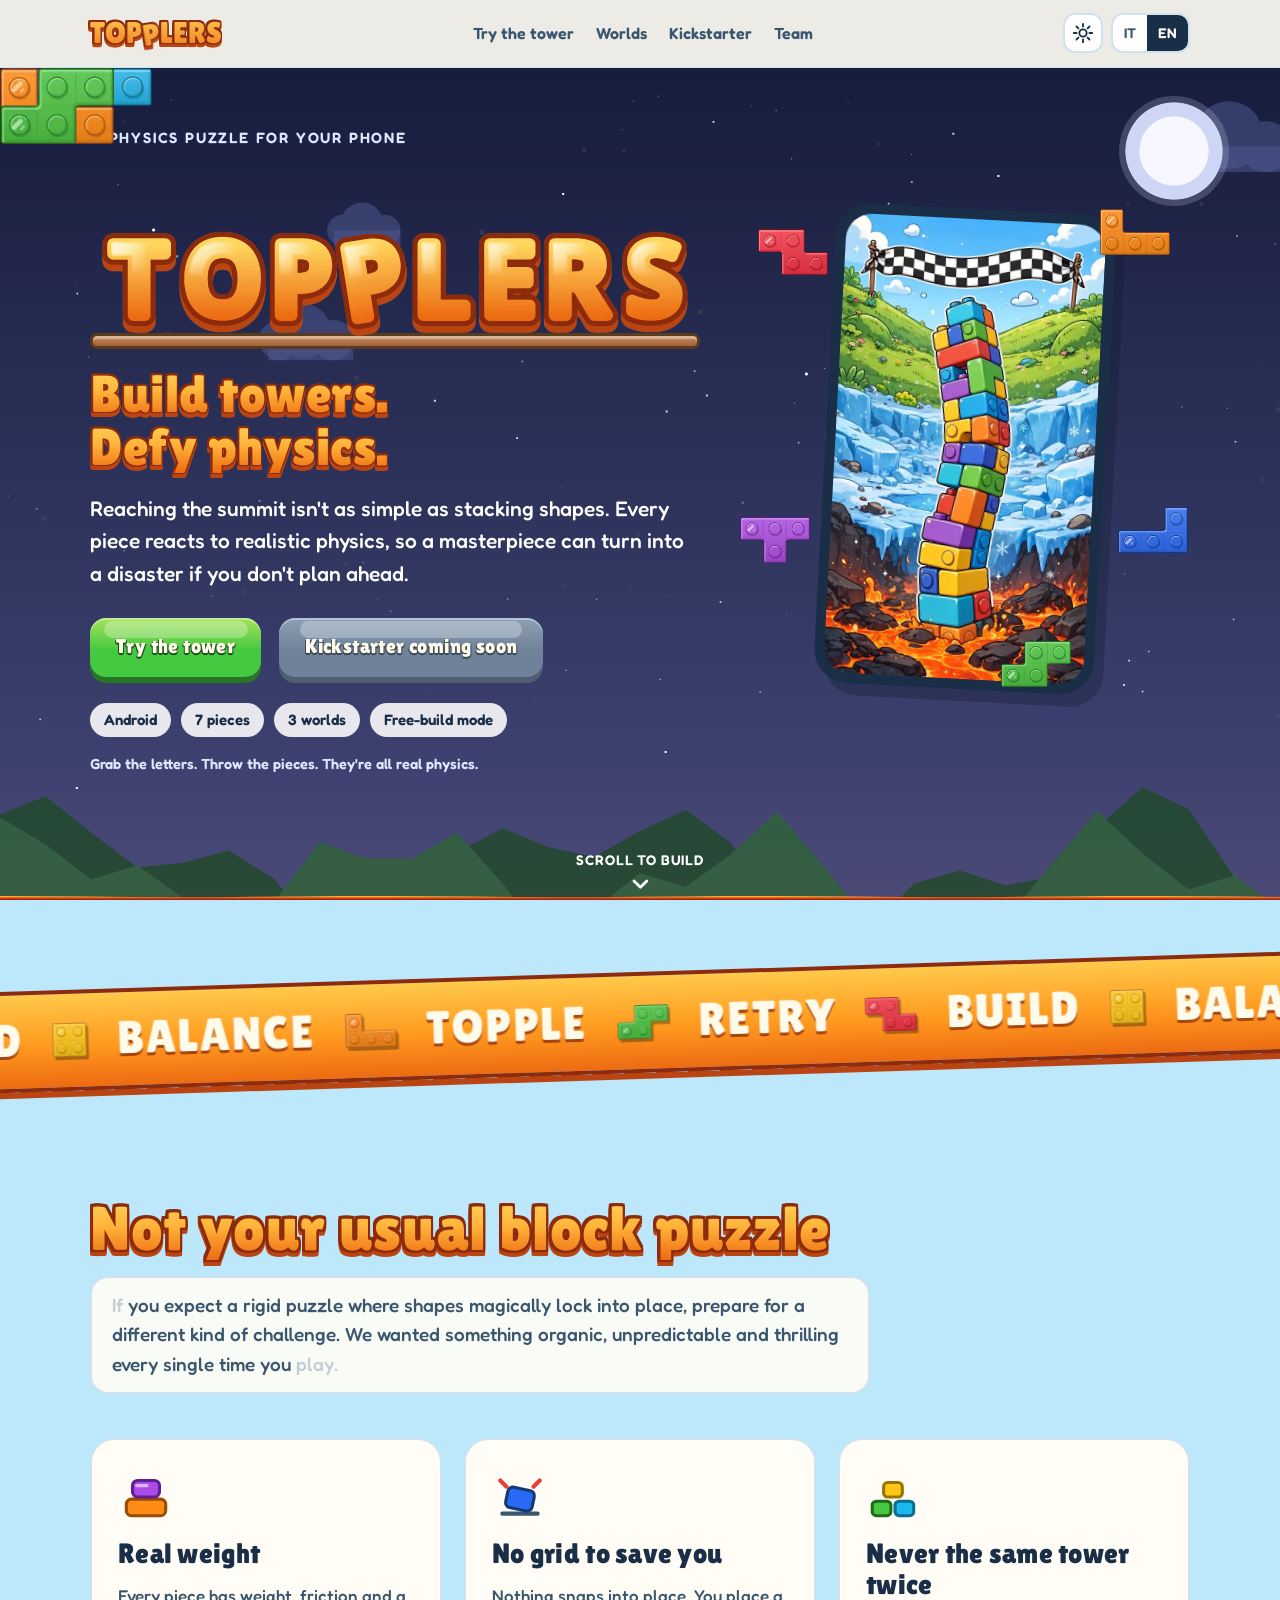
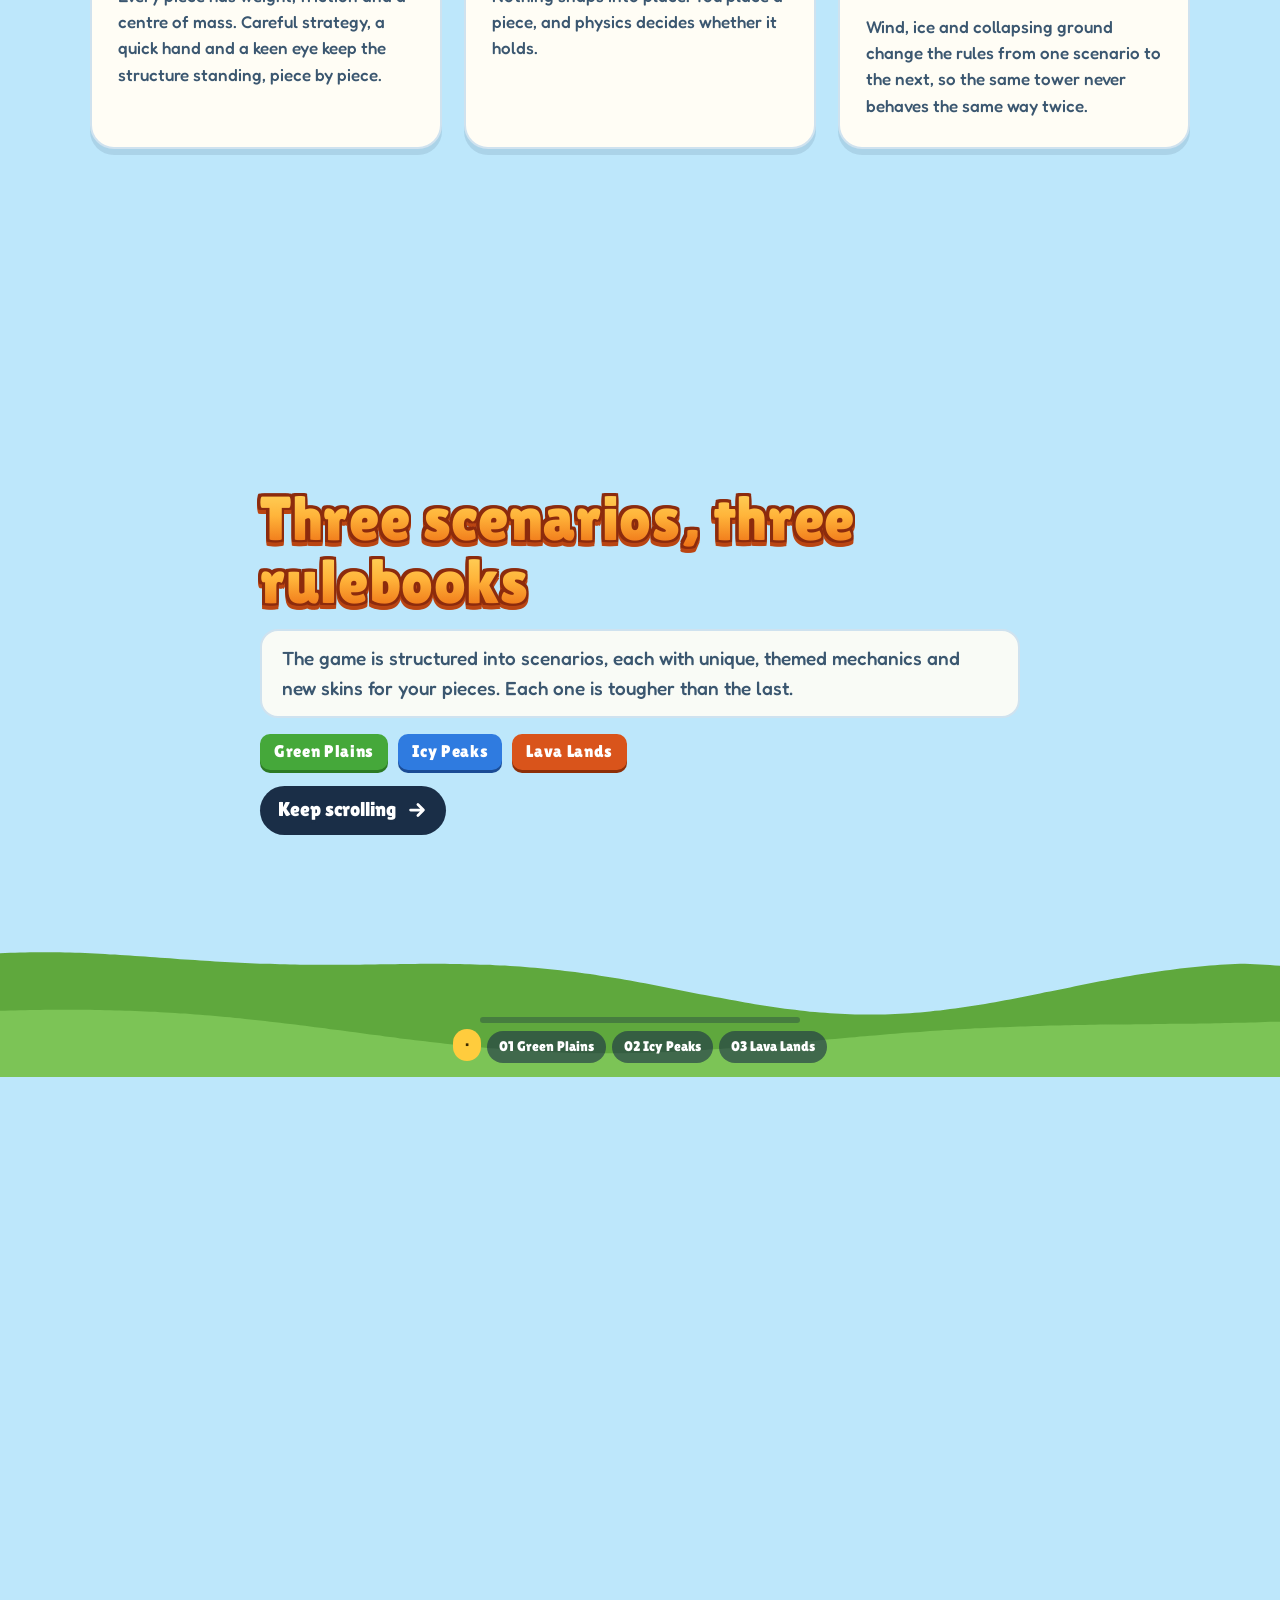
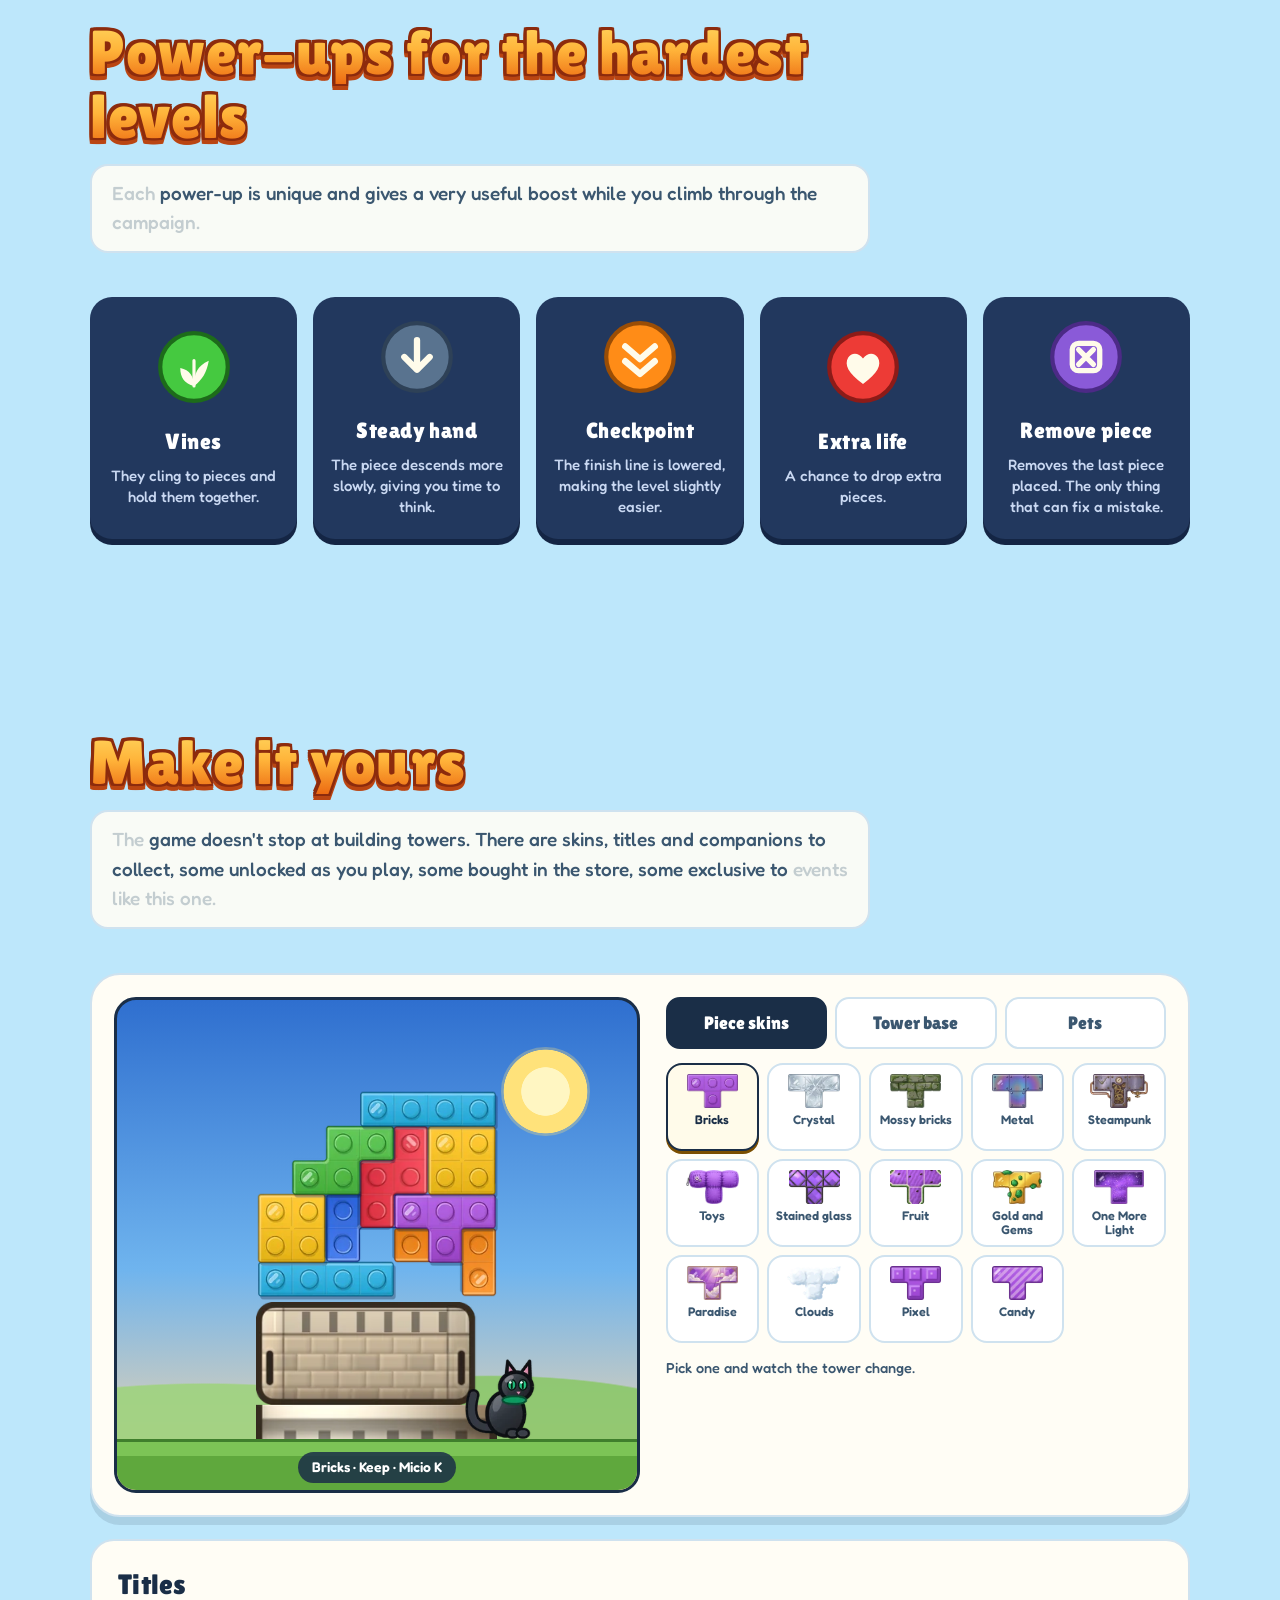
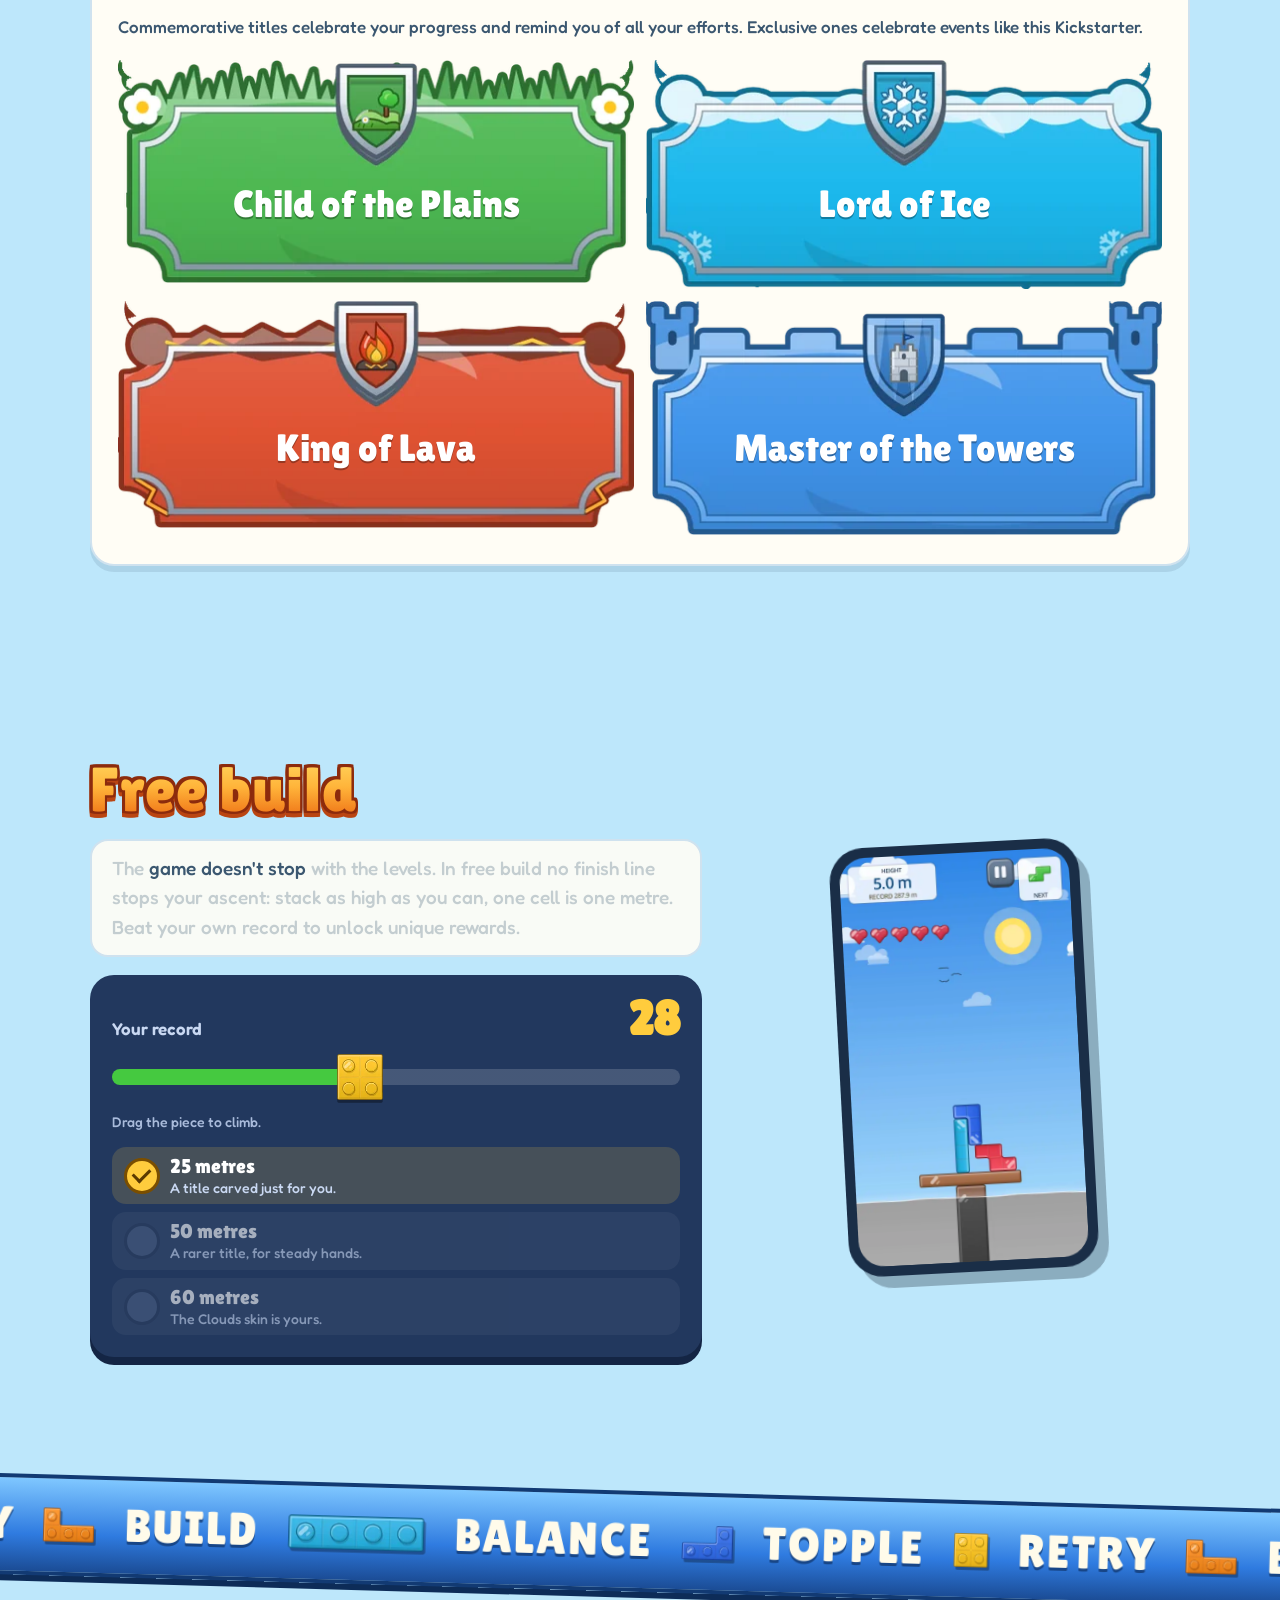
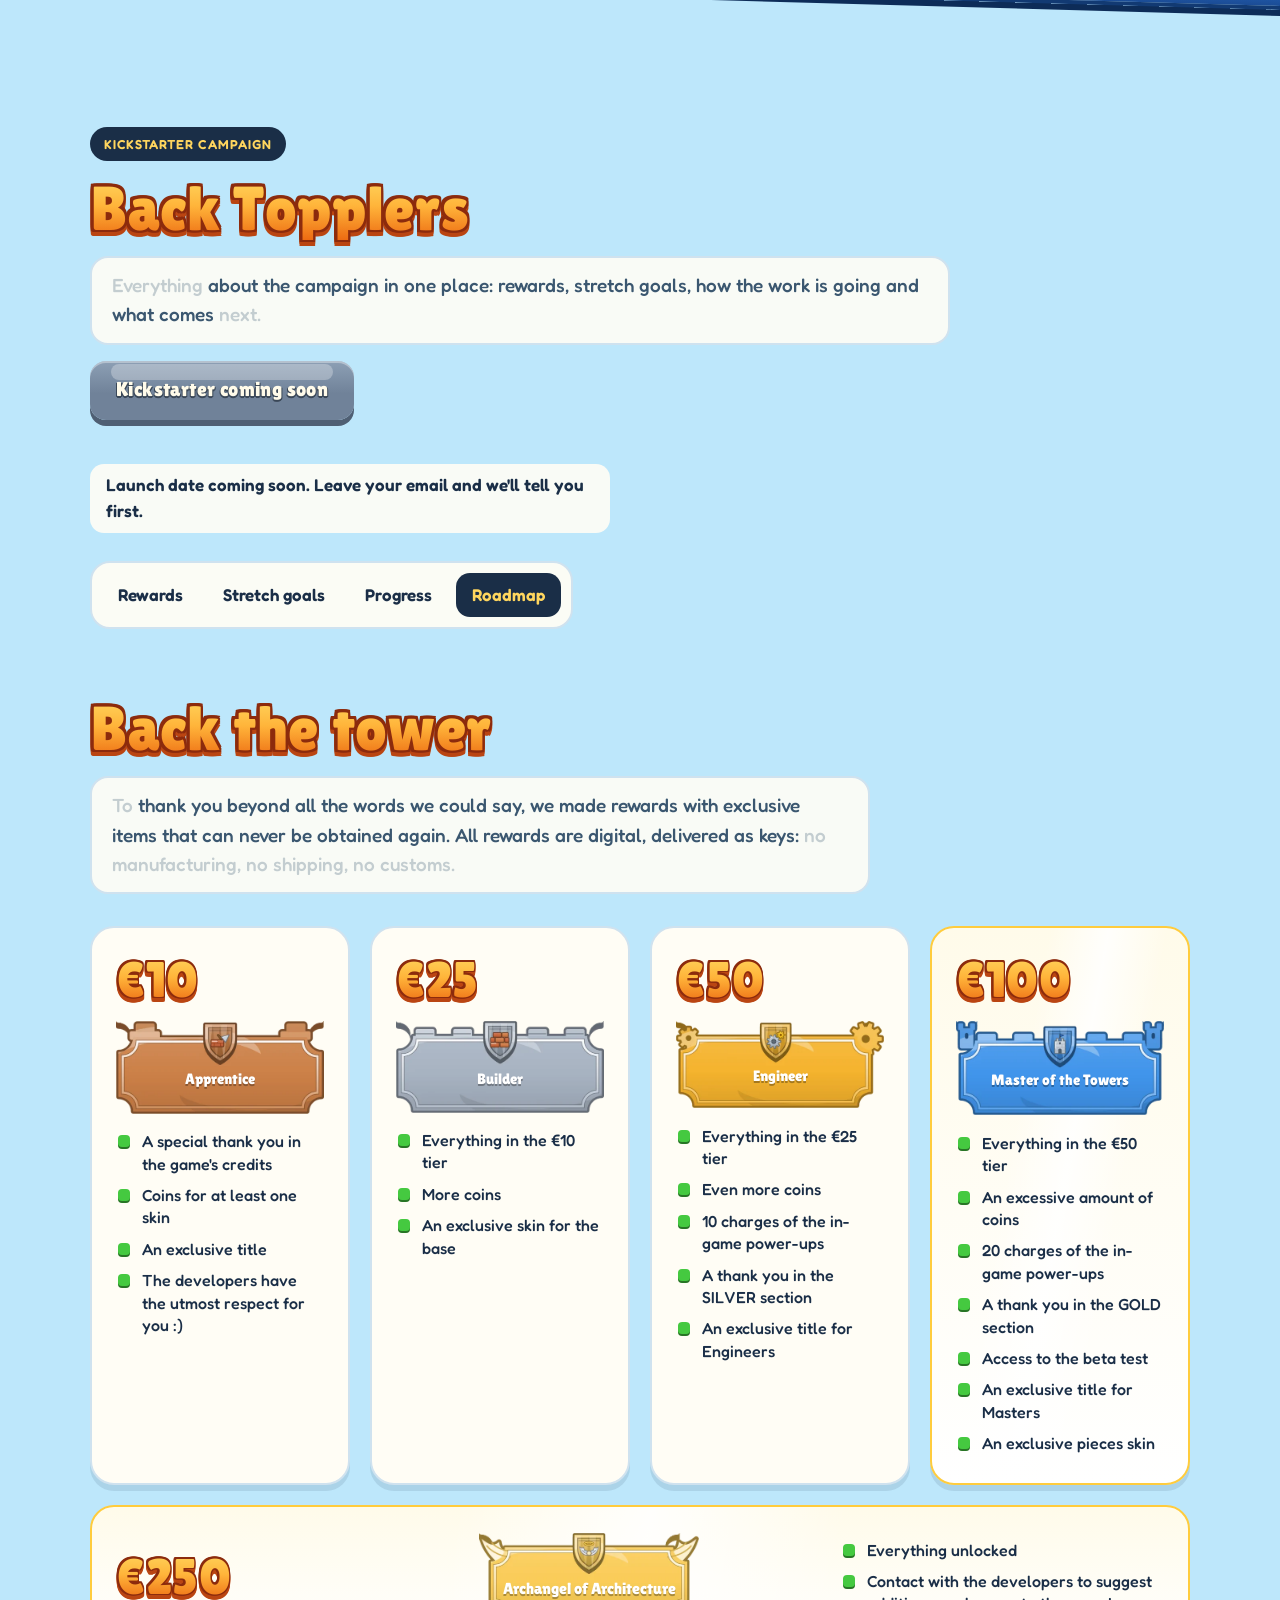
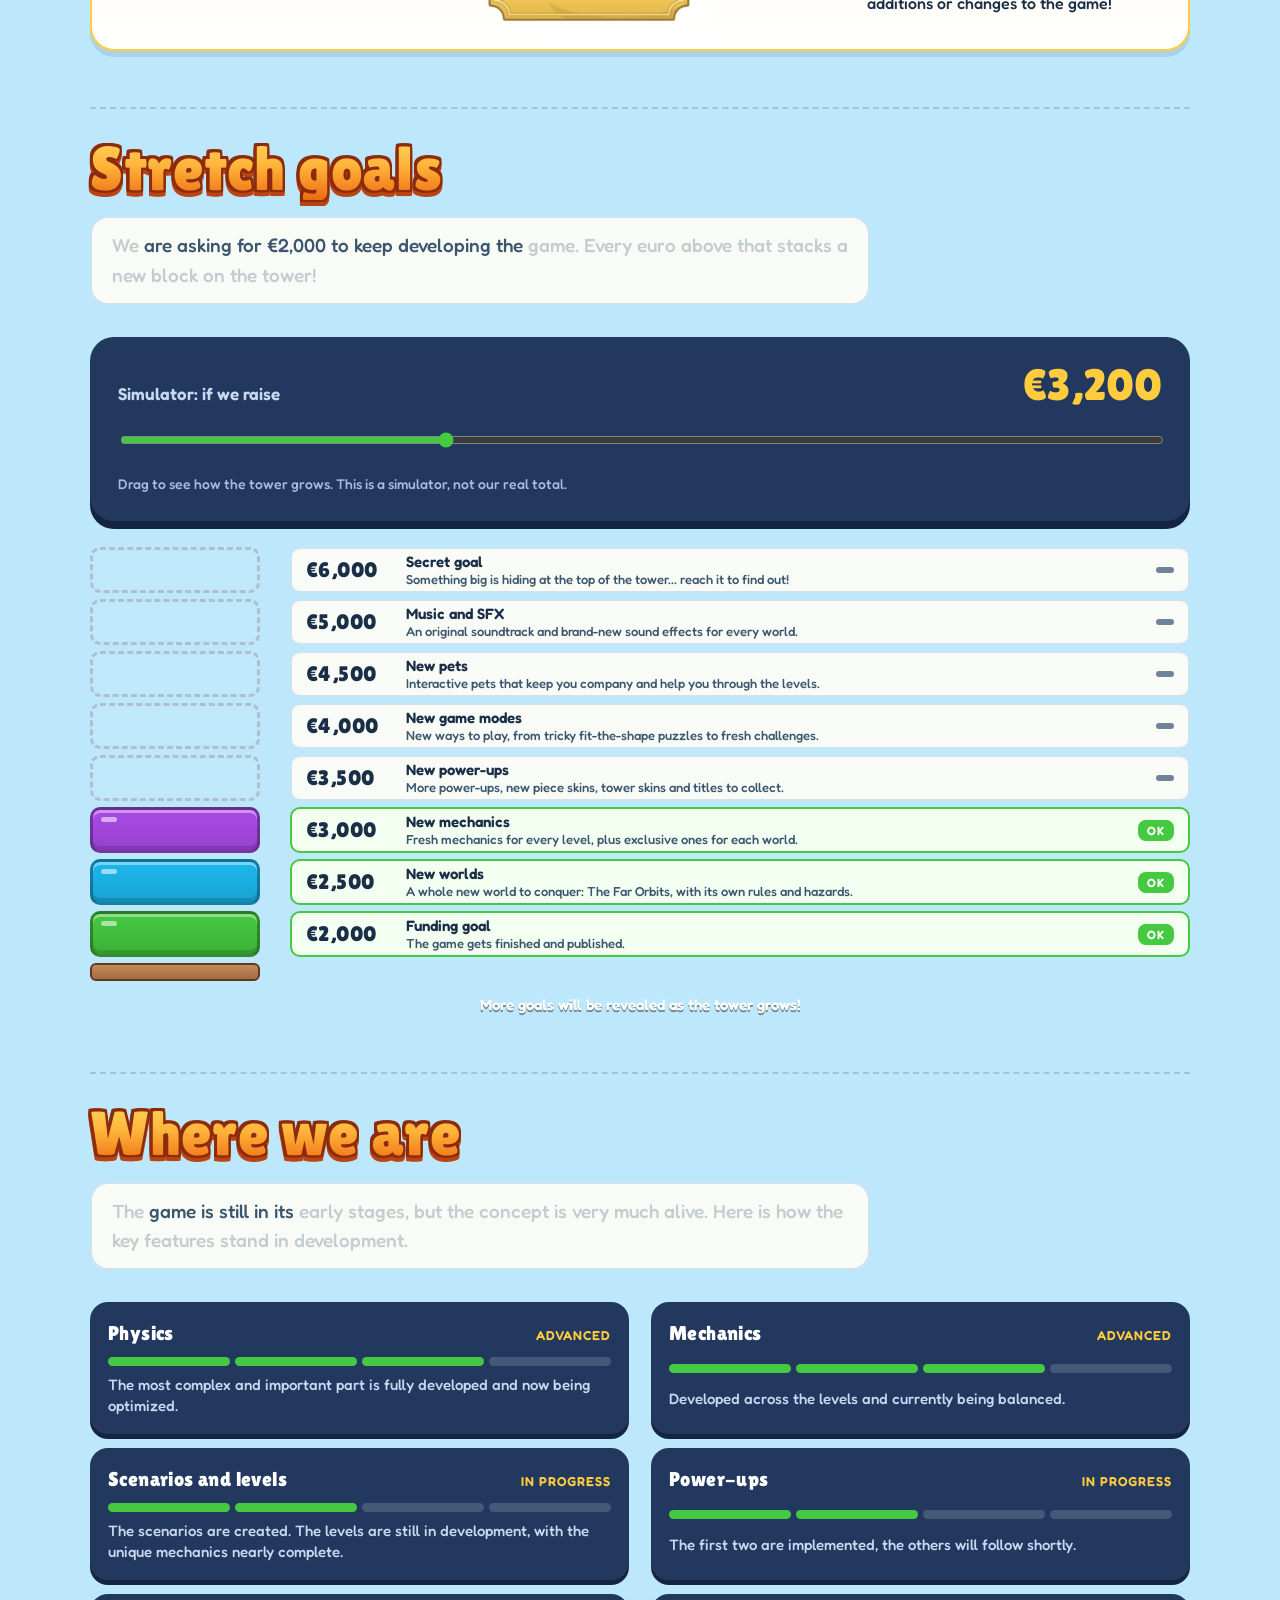
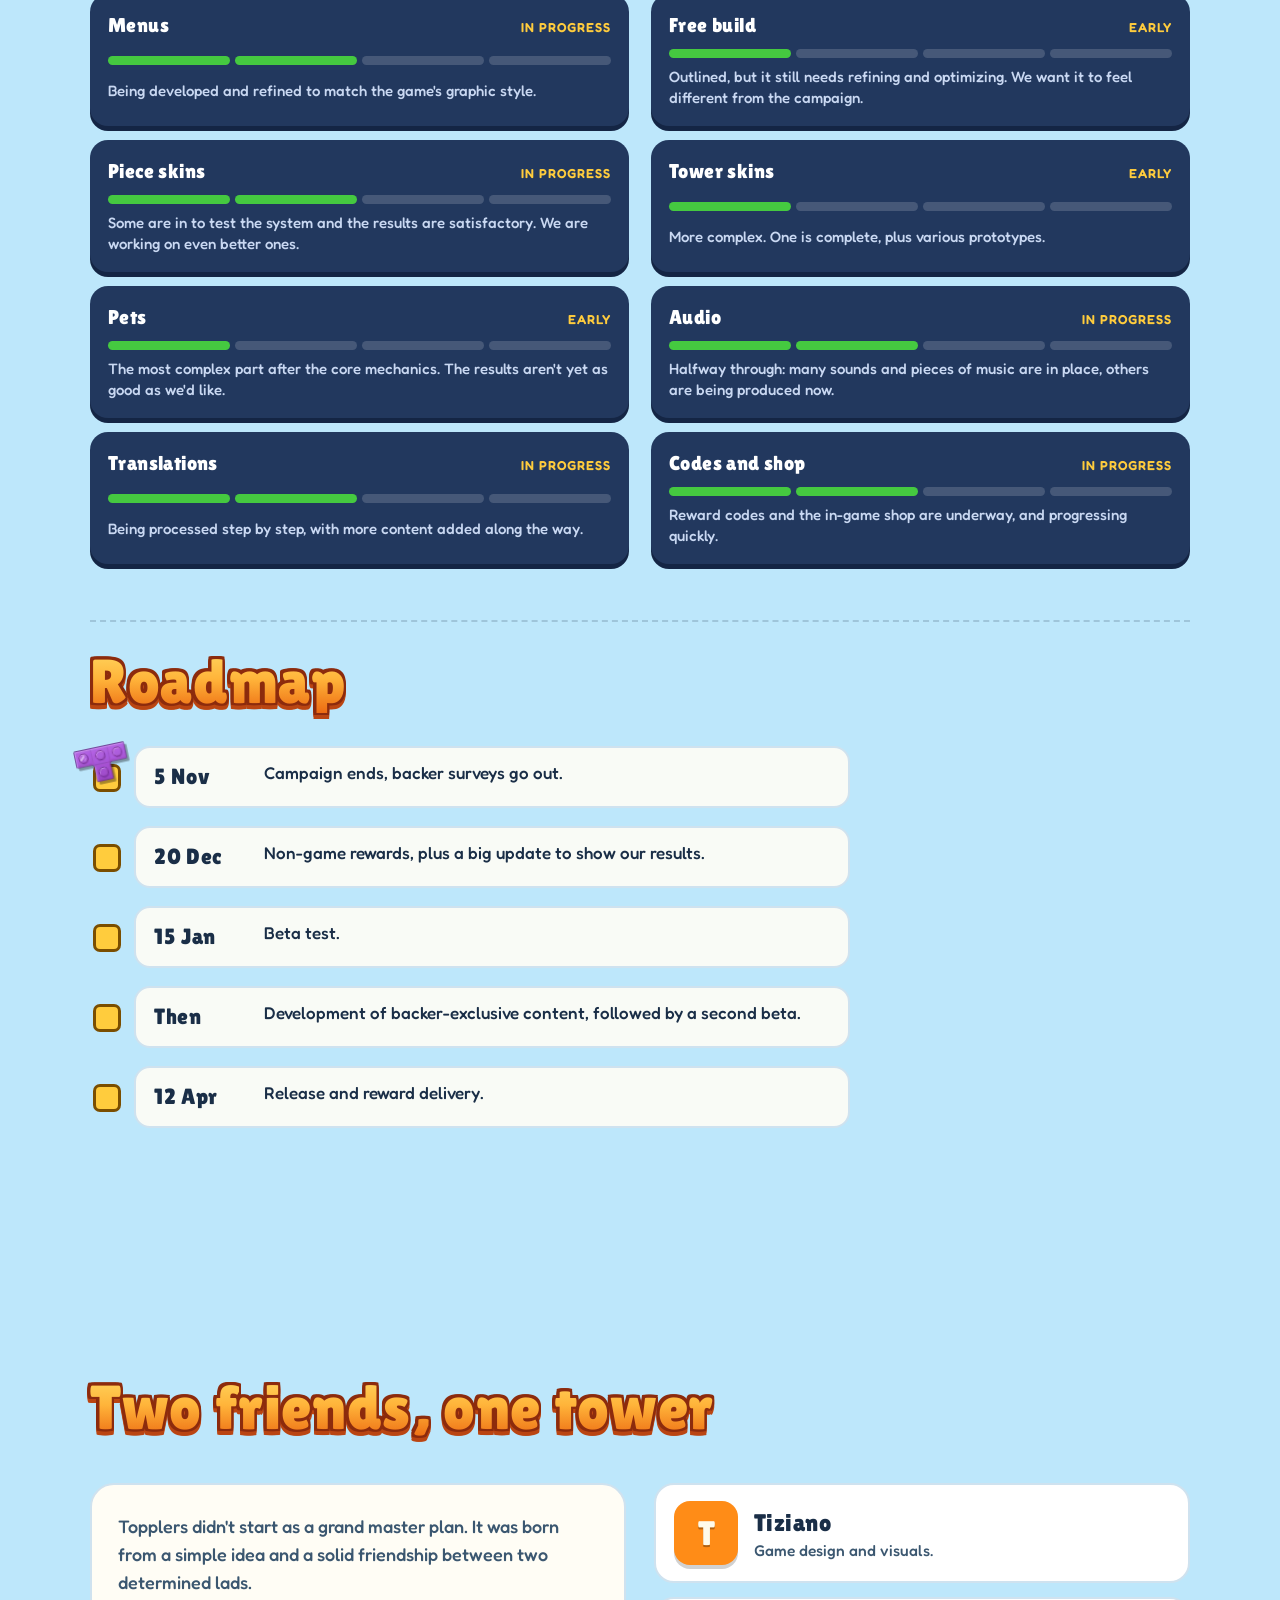
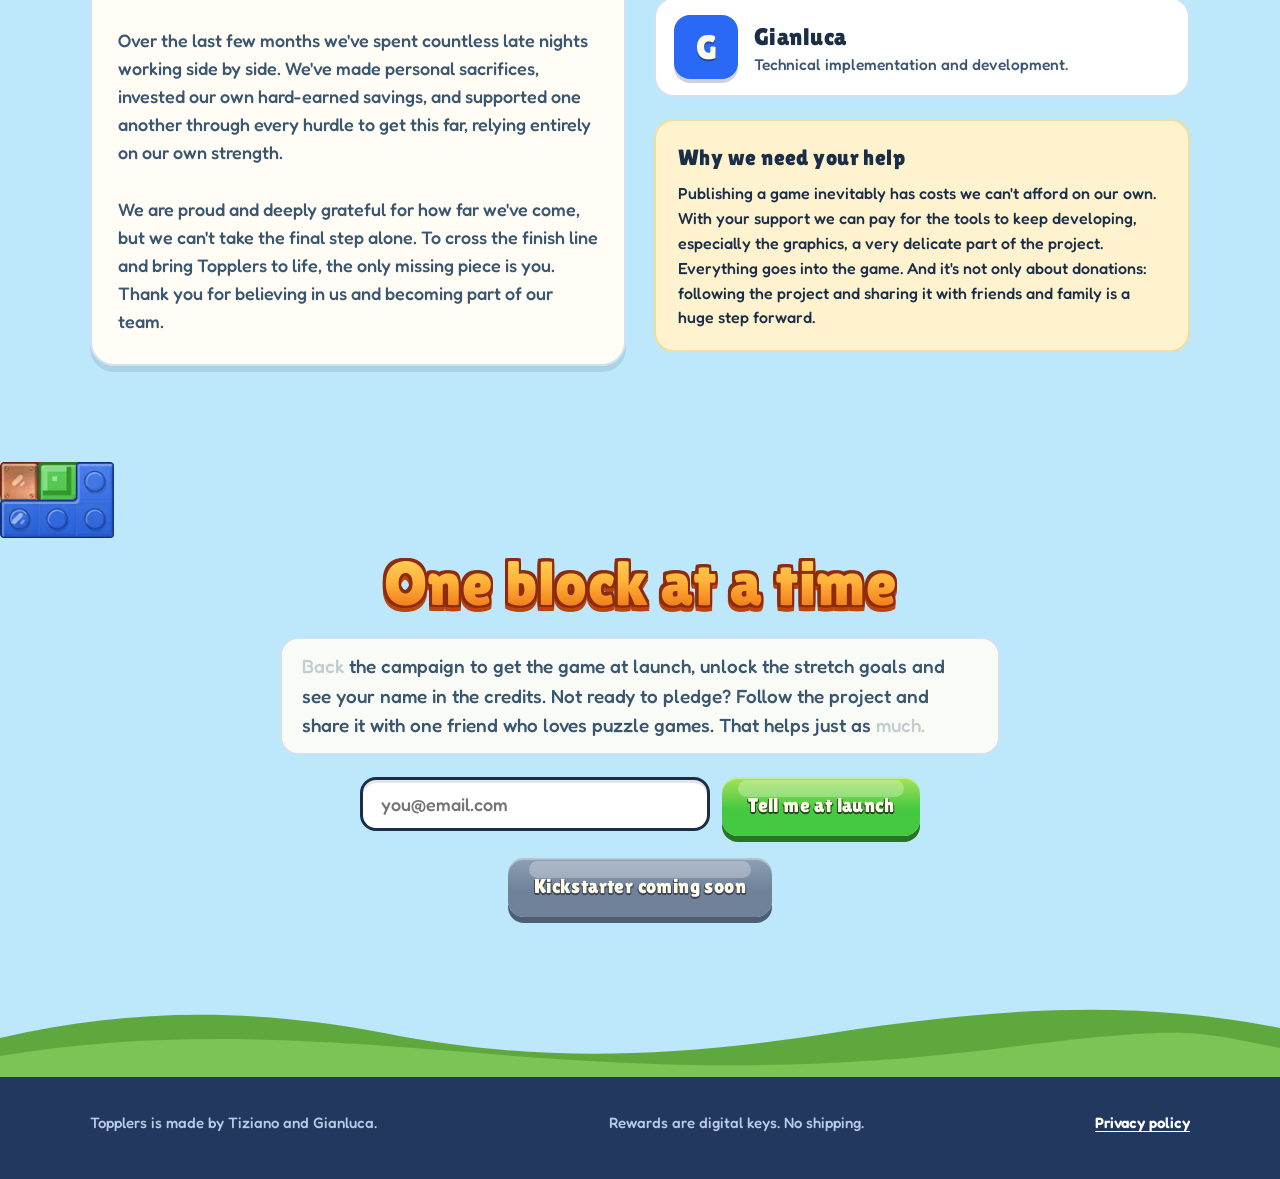
==== index.html @ 1ea65b44 "Revert "Merge pull request #2 from XXILORMAN/claude/site-redesign-qf1yy8" This reverts commit 7e8371" ====
<!doctype html>
<html lang="en" class="no-js">
<head>
<meta charset="utf-8">
<meta name="viewport" content="width=device-width,initial-scale=1,viewport-fit=cover">
<title>Topplers</title>
<meta name="description" content="Topplers: a physics puzzle for your phone. Stack the pieces, defy gravity, reach the summit. / Un rompicapo con la fisica per il telefono.">
<meta name="theme-color" content="#5aa6f5">
<meta property="og:title" content="Topplers">
<meta property="og:description" content="Build towers. Defy physics. A physics puzzle for your phone.">
<meta property="og:type" content="website">
<meta property="og:image" content="assets/keyart.webp">
<link rel="icon" href="assets/lettere/T.webp" type="image/webp">
<link rel="preload" as="image" href="assets/keyart_sm.webp">
<link rel="preconnect" href="https://fonts.googleapis.com">
<link rel="preconnect" href="https://fonts.gstatic.com" crossorigin>
<link rel="stylesheet" href="https://fonts.googleapis.com/css2?family=Fredoka:wght@400;500;600&family=Lilita+One&display=swap">
<link rel="stylesheet" href="css/base.css">
<link rel="stylesheet" href="css/componenti.css">
<link rel="stylesheet" href="css/sezioni.css">
<link rel="stylesheet" href="css/fluido.css">
<script>document.documentElement.className = "js";</script>
</head>
<body>
<noscript><p style="margin:0;padding:14px 20px;background:#fffdf5;color:#1a2e47;font:600 16px system-ui">Topplers needs JavaScript to show its tower and demo. / Topplers richiede JavaScript per mostrare la torre e la demo.</p></noscript>
<div class="intro" id="intro" aria-hidden="true"><div class="intro-t"><span>T</span><span>O</span><span>P</span><span>P</span><span>L</span><span>E</span><span>R</span><span>S</span></div></div>
<a class="skip" href="#top" data-t="skip"></a>
<canvas id="cielo" aria-hidden="true"></canvas>
<div id="fx" aria-hidden="true"></div>

<!-- avanzamento (telefoni) -->
<div class="progress" id="progress" aria-hidden="true"><i></i></div>

<!-- torre laterale che cresce con lo scroll (schermi larghi) -->
<aside class="torre" id="torre" aria-label="Tower">
  <div class="t-hud"><b id="tMeters">0</b><span>m</span></div>
  <div class="t-stack" id="tStack"></div>
  <div class="t-base" aria-hidden="true"></div>
  <p class="t-oops" id="tOops" aria-hidden="true" data-t="tower_oops"></p>
</aside>

<header class="nav">
  <div class="wrap">
    <a class="logo" href="#top" aria-label="Topplers"><span>T</span><span>O</span><span>P</span><span>P</span><span>L</span><span>E</span><span>R</span><span>S</span></a>
    <nav class="links" aria-label="Sections">
      <a href="#custom" data-t="nav_lab"></a>
      <a href="#worlds" data-t="nav_worlds"></a>
      <a href="#kickstarter" data-ks data-t="nav_ks"></a>
      <a href="#team" data-t="nav_team"></a>
    </nav>
    <div class="tools">
      <button class="tool" id="skybtn" type="button" aria-label="Sky" title="Sky">
        <svg viewBox="0 0 24 24" fill="none" stroke="currentColor" stroke-width="2" stroke-linecap="round" aria-hidden="true"><circle cx="12" cy="12" r="4"/><path d="M12 2v3M12 19v3M2 12h3M19 12h3M4.9 4.9l2.1 2.1M17 17l2.1 2.1M4.9 19.1L7 17M17 7l2.1-2.1"/></svg>
      </button>
      <div class="langs" role="group" aria-label="Language">
        <button type="button" data-lang="it" aria-pressed="false">IT</button>
        <button type="button" data-lang="en" aria-pressed="false">EN</button>
      </div>
    </div>
  </div>
</header>

<main id="top">

  <!-- ===== HERO ===== -->
  <section class="hero" id="hero" data-world="plains" data-tp>
    <div class="stars" aria-hidden="true"></div>
    <button class="orb" id="orb" type="button" aria-label="Sky"></button>
    <div class="hero-clouds" aria-hidden="true"><div class="cloud c1"><i></i></div><div class="cloud c2"><i></i></div><div class="cloud c3"><i></i></div></div>
    <div class="wrap hero-grid">
      <div class="hero-copy">
        <span class="kicker" data-t="hero_kicker"></span>
        <div class="marchio" id="marchio" role="img" aria-label="Topplers" translate="no"><div class="asse"></div></div>
        <h1 class="claim pl" data-t="hero_h1"></h1>
        <p class="lead" data-t="hero_lead"></p>
        <div class="ctas">
          <a class="btn" href="#custom" data-t="cta_play"></a>
          <a class="btn blue" data-ks id="ksbtn" href="#" target="_blank" rel="noopener" data-t="cta_ks"></a>
        </div>
        <div class="chips">
          <span class="chip" data-t="chip1"></span><span class="chip" data-t="chip2"></span><span class="chip" data-t="chip3"></span><span class="chip" data-t="chip4"></span>
        </div>
        <p class="toy-hint" data-t="toy_hint"></p>
      </div>
      <div class="hero-art" id="heroart">
        <div class="phone" data-tilt><img src="assets/keyart_sm.webp" width="520" height="920" alt="Topplers key art"></div>
      </div>
    </div>
    <div class="pila" id="pilaHero" aria-hidden="true"></div>
    <a class="scroll-cue" href="#why" aria-label="Scroll"><span data-t="scroll_cue"></span><svg viewBox="0 0 24 24" width="22" height="22" aria-hidden="true"><path d="M5 9l7 7 7-7" fill="none" stroke="currentColor" stroke-width="3" stroke-linecap="round" stroke-linejoin="round"/></svg></a>
  </section>

  <div class="ribbon-box r1" aria-hidden="true"><div class="ribbon" data-dir="-1"><div class="rb-track"></div></div></div>

  <!-- ===== PERCHE' ===== -->
  <section id="why" data-world="plains" data-tp>
    <div class="wrap">
      <div class="sec-head"><h2 class="pl" data-t="why_h"></h2><p class="lede" data-t="why_p"></p></div>
      <div class="why">
        <article class="card" data-rv="pop" data-tilt>
          <svg class="ico" viewBox="0 0 54 54" aria-hidden="true"><rect x="8" y="30" width="38" height="16" rx="5" fill="#ff8c17" stroke="#9a4d05" stroke-width="3"/><rect x="14" y="12" width="26" height="16" rx="5" fill="#ab4ae8" stroke="#5f1f92" stroke-width="3"/><path d="M18 17h10" stroke="#fff" stroke-width="3" stroke-linecap="round" opacity=".6"/></svg>
          <h3 data-t="why1_h"></h3><p data-t="why1_p"></p>
        </article>
        <article class="card" data-rv="pop" data-tilt>
          <svg class="ico" viewBox="0 0 54 54" aria-hidden="true"><path d="M10 44h34" stroke="#3b5770" stroke-width="4" stroke-linecap="round"/><rect x="14" y="20" width="26" height="20" rx="5" fill="#2969f5" stroke="#123a73" stroke-width="3" transform="rotate(12 27 30)"/><path d="M8 12l6 6M46 12l-6 6" stroke="#ed3b36" stroke-width="4" stroke-linecap="round"/></svg>
          <h3 data-t="why2_h"></h3><p data-t="why2_p"></p>
        </article>
        <article class="card" data-rv="pop" data-tilt>
          <svg class="ico" viewBox="0 0 54 54" aria-hidden="true"><rect x="6" y="32" width="18" height="14" rx="4" fill="#45c940" stroke="#1d6b1a" stroke-width="3"/><rect x="28" y="32" width="18" height="14" rx="4" fill="#1cb8ed" stroke="#0a6e91" stroke-width="3"/><rect x="17" y="14" width="18" height="14" rx="4" fill="#ffc71a" stroke="#9a7400" stroke-width="3"/></svg>
          <h3 data-t="why3_h"></h3><p data-t="why3_p"></p>
        </article>
      </div>
    </div>
  </section>

  <!-- ===== MONDI: scorrimento laterale fissato ===== -->
  <section id="worlds" class="hs" data-tp>
    <div class="hs-pin" id="hsPin">
      <div class="hs-track" id="hsTrack">
        <article class="hs-panel hs-intro" data-sky="plains">
          <div class="hs-in wrap">
            <div class="hs-text">
              <h2 class="pl" data-t="worlds_h"></h2>
              <p class="lede" data-t="worlds_p"></p>
              <div class="hs-badges"><span class="tag t1" data-t="w_plains"></span><span class="tag t2" data-t="w_ice"></span><span class="tag t3" data-t="w_lava"></span></div>
              <p class="hs-hint"><span data-t="hs_hint"></span><svg viewBox="0 0 24 24" width="22" height="22" aria-hidden="true"><path d="M5 12h14M13 6l6 6-6 6" fill="none" stroke="currentColor" stroke-width="3" stroke-linecap="round" stroke-linejoin="round"/></svg></p>
            </div>
          </div>
        </article>
      <article class="hs-panel w1" data-sky="plains">
        <div class="hs-bg" aria-hidden="true">
          <span class="hs-big" data-t="w_plains"></span>
          <div class="hs-fx wind"><i style="top:14%;width:220px;animation-delay:-0s"></i><i style="top:26%;width:320px;animation-delay:-1.1s"></i><i style="top:38%;width:260px;animation-delay:-0.5s"></i><i style="top:52%;width:360px;animation-delay:-1.8s"></i><i style="top:64%;width:200px;animation-delay:-2.4s"></i><i style="top:74%;width:300px;animation-delay:-3.1s"></i></div>
          <svg class="hs-land hs-mill" viewBox="0 20 280 270" aria-hidden="true">
            <path d="M79 290H201L176 209L167 146H113L104 209Z" fill="#f7f2e6"/>
            <path d="M201 290L176 209L167 146H150L157 209L169 290Z" fill="#dcd5c3"/>
            <path d="M79 290H201L196 276.5H84Z" fill="#bfb39b"/><path d="M110 276.5V290M140 276.5V290M170 276.5V290" stroke="#a89c84" stroke-width="2"/>
            <path d="M125 290V277Q125 264 140 264Q155 264 155 277V290Z" fill="#855c3d"/><path d="M129.5 290V278Q129.5 268.5 140 268.5Q150.5 268.5 150.5 278V290Z" fill="#4a2f1c"/>
            <rect x="133.5" y="181" width="13" height="16" rx="2" fill="#855c3d"/><rect x="136" y="184" width="8" height="11" rx="1" fill="#2c3d52"/>
            <rect x="102" y="140.5" width="76" height="6" rx="1.5" fill="#8c6138"/>
            <path d="M106 140.5H174L153.5 115.4H126.5Z" fill="#d48f57"/><path d="M155.3 140.5H174L153.5 115.4H145Z" fill="#b87545"/>
            <g class="mill-sails">
              <defs><g id="millArm"><rect x="-2.5" y="-113" width="5" height="113" fill="#8c6138"/><rect x="3" y="-111" width="25" height="84" fill="#fffdf3" stroke="#8c6138" stroke-width="2.5"/><path d="M3 -59H28M3 -86H28" stroke="#8c6138" stroke-width="2"/></g></defs>
              <use href="#millArm"/><use href="#millArm" transform="rotate(90)"/><use href="#millArm" transform="rotate(180)"/><use href="#millArm" transform="rotate(270)"/>
              <circle r="8" fill="#d48f57" stroke="#8c6138" stroke-width="3"/>
            </g>
          </svg>
          <svg class="hs-land hs-small" viewBox="0 0 200 150" aria-hidden="true">
            
            <rect x="46" y="86" width="12" height="54" fill="#8a5a32"/><circle cx="52" cy="70" r="34" fill="#3f8f2b"/><circle cx="38" cy="82" r="22" fill="#4f9a34"/><circle cx="68" cy="84" r="20" fill="#4f9a34"/>
            <circle cx="132" cy="122" r="22" fill="#4f9a34"/><circle cx="154" cy="128" r="16" fill="#5fa83d"/><circle cx="170" cy="124" r="2.5" fill="#ffd65e"/><circle cx="140" cy="112" r="2.5" fill="#ff7aa8"/><circle cx="124" cy="116" r="2.5" fill="#fff"/>
          </svg>
          <svg class="hs-ground" viewBox="0 0 1200 220" preserveAspectRatio="none"><path d="M0 220V120C150 70 300 70 450 110S750 160 900 110 1100 60 1200 100V220Z" fill="#5fa83d"/><path d="M0 220V165C200 125 350 135 520 165S850 205 1000 165 1150 135 1200 155V220Z" fill="#7cc456"/></svg>
        </div>
        <div class="hs-in wrap">
          <div class="hs-text">
            <span class="tag"><b>01</b><span data-t="w_plains"></span></span>
            <h3 data-t="wd1_t"></h3>
            <p class="hs-desc" data-t="wd1_p"></p>
            <ul class="mech"><li><b data-t="m1a_t"></b><span class="d" data-t="m1a_d"></span></li><li><b data-t="m1b_t"></b><span class="d" data-t="m1b_d"></span></li><li><b data-t="m1c_t"></b><span class="d" data-t="m1c_d"></span></li><li><b data-t="m1d_t"></b><span class="d" data-t="m1d_d"></span></li><li class="sig"><b data-t="m1s_t"></b><span class="d" data-t="m1s_d"></span></li></ul>
          </div>
          <div class="hs-phone"><div class="phone"><video data-clip muted loop playsinline preload="none" width="540" height="960" poster="assets/clip/pianure.webp" aria-hidden="true"><source src="assets/clip/pianure.mp4" type="video/mp4"></video></div></div>
        </div>
      </article>
      <article class="hs-panel w2" data-sky="ice">
        <div class="hs-bg" aria-hidden="true">
          <span class="hs-big" data-t="w_ice"></span>
          <div class="hs-fx snow"><i style="left:0%;animation-delay:-0.0s;animation-duration:6.0s;--s:5px"></i><i style="left:53%;animation-delay:-0.9s;animation-duration:7.0s;--s:7px"></i><i style="left:6%;animation-delay:-1.8s;animation-duration:8.0s;--s:9px"></i><i style="left:59%;animation-delay:-2.7s;animation-duration:9.0s;--s:5px"></i><i style="left:12%;animation-delay:-3.6s;animation-duration:6.0s;--s:7px"></i><i style="left:65%;animation-delay:-4.5s;animation-duration:7.0s;--s:9px"></i><i style="left:18%;animation-delay:-5.4s;animation-duration:8.0s;--s:5px"></i><i style="left:71%;animation-delay:-6.3s;animation-duration:9.0s;--s:7px"></i><i style="left:24%;animation-delay:-7.2s;animation-duration:6.0s;--s:9px"></i><i style="left:77%;animation-delay:-8.1s;animation-duration:7.0s;--s:5px"></i><i style="left:30%;animation-delay:-9.0s;animation-duration:8.0s;--s:7px"></i><i style="left:83%;animation-delay:-9.9s;animation-duration:9.0s;--s:9px"></i><i style="left:36%;animation-delay:-10.8s;animation-duration:6.0s;--s:5px"></i><i style="left:89%;animation-delay:-11.7s;animation-duration:7.0s;--s:7px"></i><i style="left:42%;animation-delay:-12.6s;animation-duration:8.0s;--s:9px"></i><i style="left:95%;animation-delay:-13.5s;animation-duration:9.0s;--s:5px"></i><i style="left:48%;animation-delay:-14.4s;animation-duration:6.0s;--s:7px"></i><i style="left:1%;animation-delay:-15.3s;animation-duration:7.0s;--s:9px"></i></div>
          <svg class="hs-land hs-chalet" viewBox="0 0 400 260" aria-hidden="true">
            <path d="M0 260L110 60L170 130L220 40L330 260Z" fill="#a9c6dc"/><path d="M220 40L330 260H235Z" fill="#8fb1cb"/>
            <path d="M110 60L92 92L104 87L113 98L124 88L139 94Z" fill="#fff"/><path d="M220 40L199 78L211 72L221 85L231 73L240 80Z" fill="#fff"/>
            <path d="M150 260Q270 218 400 252V260Z" fill="#fff"/>
            <path d="M262 192L304 152L346 192Z" fill="#7a2e20"/><path d="M262 192L304 152L346 192L335 192L304 163L273 192Z" fill="#fff"/>
            <rect x="270" y="192" width="68" height="48" fill="#9a6a3d"/><rect x="270" y="192" width="68" height="8" fill="#82552d"/>
            <rect x="296" y="212" width="16" height="28" rx="3" fill="#5a3a22"/><rect x="318" y="204" width="12" height="12" rx="2" fill="#ffd65e"/><rect x="278" y="204" width="12" height="12" rx="2" fill="#ffd65e"/>
            <rect x="322" y="160" width="10" height="20" fill="#6b5a52"/><rect x="320" y="156" width="14" height="6" fill="#fff"/>
            <path d="M214 160L238 206H226L248 244H180L202 206H190Z" fill="#2f7d4e"/><path d="M214 160L224 180H204Z" fill="#fff"/><rect x="209" y="244" width="10" height="14" fill="#5a3a22"/>
            <path d="M372 190L392 228H382L400 258H350L368 228H358Z" fill="#2f7d4e"/><path d="M372 190L380 208H364Z" fill="#fff"/>
          </svg>
          <svg class="hs-land hs-small" viewBox="0 0 200 150" aria-hidden="true">
            <path d="M0 150L70 40L110 90L140 30L200 150Z" fill="#c4d9ea"/><path d="M70 40L58 62L68 58L74 66L82 58L92 64Z" fill="#fff"/><path d="M140 30L128 52L138 48L144 56L152 48L160 54Z" fill="#fff"/>
            <path d="M40 120L56 150H32Z" fill="#2f7d4e"/><path d="M60 100L82 150H38Z" fill="#2f7d4e"/><path d="M60 100L68 116H52Z" fill="#fff"/>
          </svg>
          <svg class="hs-ground" viewBox="0 0 1200 220" preserveAspectRatio="none"><path d="M0 220V150L120 70 220 140 330 40 450 150 560 90 690 160 800 60 920 150 1040 100 1200 170V220Z" fill="#cfe0ee"/><path d="M0 220V180L160 130 300 180 460 120 620 185 780 140 960 190 1200 150V220Z" fill="#ffffff"/></svg>
        </div>
        <div class="hs-in wrap">
          <div class="hs-text">
            <span class="tag"><b>02</b><span data-t="w_ice"></span></span>
            <h3 data-t="wd2_t"></h3>
            <p class="hs-desc" data-t="wd2_p"></p>
            <ul class="mech"><li><b data-t="m2a_t"></b><span class="d" data-t="m2a_d"></span></li><li><b data-t="m2b_t"></b><span class="d" data-t="m2b_d"></span></li></ul>
          </div>
          <div class="hs-phone"><div class="phone"><video data-clip muted loop playsinline preload="none" width="540" height="960" poster="assets/clip/ghiaccio.webp" aria-hidden="true"><source src="assets/clip/ghiaccio.mp4" type="video/mp4"></video></div></div>
        </div>
      </article>
      <article class="hs-panel w3" data-sky="lava">
        <div class="hs-bg" aria-hidden="true">
          <span class="hs-big" data-t="w_lava"></span>
          <div class="hs-fx ember"><i style="left:9%;animation-delay:-0.0s;animation-duration:4.0s"></i><i style="left:46%;animation-delay:-0.7s;animation-duration:5.0s"></i><i style="left:83%;animation-delay:-1.4s;animation-duration:6.0s"></i><i style="left:20%;animation-delay:-2.1s;animation-duration:4.0s"></i><i style="left:57%;animation-delay:-2.8s;animation-duration:5.0s"></i><i style="left:94%;animation-delay:-3.5s;animation-duration:6.0s"></i><i style="left:31%;animation-delay:-4.2s;animation-duration:4.0s"></i><i style="left:68%;animation-delay:-4.9s;animation-duration:5.0s"></i><i style="left:5%;animation-delay:-5.6s;animation-duration:6.0s"></i><i style="left:42%;animation-delay:-6.3s;animation-duration:4.0s"></i><i style="left:79%;animation-delay:-7.0s;animation-duration:5.0s"></i><i style="left:16%;animation-delay:-7.7s;animation-duration:6.0s"></i><i style="left:53%;animation-delay:-8.4s;animation-duration:4.0s"></i><i style="left:90%;animation-delay:-9.1s;animation-duration:5.0s"></i></div>
          <svg class="hs-land hs-volcano" viewBox="0 0 440 300" aria-hidden="true">
            <defs><linearGradient id="volcg" x1="0" y1="0" x2="0" y2="1"><stop offset="0" stop-color="#ffd65e"/><stop offset=".5" stop-color="#ff7a1f"/><stop offset="1" stop-color="#d03a0c"/></linearGradient></defs>
            <g class="hs-smoke"><circle cx="258" cy="66" r="22" fill="#5a4650"/><circle cx="270" cy="40" r="17" fill="#6b5663"/><circle cx="284" cy="18" r="12" fill="#7a6572"/></g>
            <path d="M0 300L60 190Q86 176 112 190L180 300Z" fill="#3b2323"/><ellipse cx="86" cy="188" rx="26" ry="7" fill="#ff7a1f"/>
            <path d="M92 300L206 92Q262 70 318 92L432 300Z" fill="#3a2020"/><path d="M262 76L318 92L432 300H300Z" fill="#2a1616"/>
            <ellipse cx="262" cy="92" rx="56" ry="13" fill="#e4470f"/><ellipse cx="262" cy="91" rx="40" ry="8" fill="#ffd65e"/>
            <path d="M246 98Q232 150 254 190Q240 236 250 300H274Q278 246 268 206Q290 160 278 98Z" fill="url(#volcg)"/>
            <path d="M310 130Q324 170 316 210Q326 250 322 300H336Q340 250 330 206Q338 166 322 124Z" fill="url(#volcg)" opacity=".85"/>
          </svg>
          <svg class="hs-land hs-small" viewBox="0 0 200 150" aria-hidden="true">
            <path d="M10 150L40 90L56 110L84 60L110 118L130 96L170 150Z" fill="#4a2a24"/><path d="M84 60L96 90L88 84L84 100L76 82Z" fill="#ff7a1f"/>
            <circle cx="150" cy="134" r="9" fill="#2a1616"/><circle cx="168" cy="140" r="6" fill="#3b2323"/>
          </svg>
          <svg class="hs-ground" viewBox="0 0 1200 220" preserveAspectRatio="none"><defs><linearGradient id="lavag" x1="0" y1="0" x2="0" y2="1"><stop offset="0" stop-color="#ffb13b"/><stop offset=".45" stop-color="#e4470f"/><stop offset="1" stop-color="#8c1b0a"/></linearGradient></defs><path d="M0 220V120L100 90 200 130 320 70 440 120 560 80 700 135 820 85 960 125 1080 95 1200 130V220Z" fill="#2a1616"/><path d="M0 220V180C200 160 400 200 600 178S1000 160 1200 182V220Z" fill="url(#lavag)"/></svg>
        </div>
        <div class="hs-in wrap">
          <div class="hs-text">
            <span class="tag"><b>03</b><span data-t="w_lava"></span></span>
            <h3 data-t="wd3_t"></h3>
            <p class="hs-desc" data-t="wd3_p"></p>
            <ul class="mech"><li><b data-t="m3a_t"></b><span class="d" data-t="m3a_d"></span></li><li><b data-t="m3b_t"></b><span class="d" data-t="m3b_d"></span></li></ul>
          </div>
          <div class="hs-phone"><div class="phone"><video data-clip muted loop playsinline preload="none" width="540" height="960" poster="assets/clip/lava.webp" aria-hidden="true"><source src="assets/clip/lava.mp4" type="video/mp4"></video></div></div>
        </div>
      </article>
      </div>
      <div class="hs-ui" id="hsUi"><div class="hs-rail"><i id="hsFill"></i></div><div class="hs-stops" id="hsStops"></div></div>
    </div>
  </section>

  <!-- ===== POTENZIAMENTI ===== -->
  <section id="powerups" data-world="orbit" data-tp>
    <div class="wrap">
      <div class="sec-head"><h2 class="pl" data-t="pu_h"></h2><p class="lede" data-t="pu_p"></p></div>
      <div class="pus" id="pulist"></div>
    </div>
  </section>

  <!-- ===== PERSONALIZZAZIONE: ANTEPRIMA ===== -->
  <section id="custom" data-world="dawn" data-tp>
    <div class="wrap">
      <div class="sec-head"><h2 class="pl" data-t="cu_h"></h2><p class="lede" data-t="cu_p"></p></div>
      <div class="lab" data-rv="pop">
        <div class="lab-stage" id="labStage" role="img" data-t-aria="lab_stage">
          <div class="lab-sun" aria-hidden="true"></div>
          <div class="lab-cloud c-a" aria-hidden="true"></div><div class="lab-cloud c-b" aria-hidden="true"></div>
          <div class="lab-far" aria-hidden="true"></div>
          <img class="lab-base" id="labBase" alt="" width="300" height="784">
          <div class="lab-stack" id="labStack"></div>
          <div class="lab-ground" aria-hidden="true"></div>
          <button class="lab-pet" id="labPet" type="button" aria-label="Pet"></button>
          <p class="lab-name" id="labName" aria-live="polite"></p>
        </div>
        <div class="lab-ctrl" id="labCtrl" data-tab="skins">
          <div class="lab-tabs" id="labTabs" role="tablist">
            <button type="button" role="tab" data-tab="skins" aria-selected="true" data-t="lab_pieces"></button>
            <button type="button" role="tab" data-tab="bases" aria-selected="false" data-t="lab_base"></button>
            <button type="button" role="tab" data-tab="pets" aria-selected="false" data-t="lab_pet"></button>
          </div>
          <div class="lab-tiles" id="labSkins" role="group" data-t-aria="lab_pieces"></div>
          <div class="lab-tiles" id="labBases" role="group" data-t-aria="lab_base"></div>
          <div class="lab-tiles" id="labPets" role="group" data-t-aria="lab_pet"></div>
          <p class="lab-hint" data-t="lab_hint"></p>
        </div>
      </div>
      <div class="card titles" data-rv="pop">
        <h3 data-t="cu3_h"></h3><p data-t="cu3_p"></p>
        <div class="targhe" id="targhe"></div>
      </div>
    </div>
  </section>

  <!-- ===== COSTRUZIONE LIBERA ===== -->
  <section id="free" data-world="plains" data-tp>
    <div class="wrap free">
      <div class="free-text">
        <h2 class="pl" data-t="free_h"></h2>
        <p class="lede" data-t="free_p"></p>
        <div class="altimetro" id="alt" data-rv="pop">
          <div class="alt-top"><span data-t="fb_rec"></span><output id="altOut" for="altRange"><b>0</b> m</output></div>
          <input type="range" id="altRange" min="0" max="65" step="1" value="0" data-t-aria="fb_drag">
          <p class="alt-note" data-t="fb_drag"></p>
          <ul class="miles" id="miles"></ul>
        </div>
      </div>
      <div class="free-phone" id="freePhone"></div>
    </div>
  </section>

    <div class="ribbon-box r2" data-ks aria-hidden="true"><div class="ribbon" data-dir="1"><div class="rb-track"></div></div></div>

  <!-- ============================================================
       SEZIONE KICKSTARTER: tutto il sostegno e' qui dentro.
       Per toglierla a fine campagna: in data/config.js metti KICKSTARTER_ATTIVO: false
       (la pagina la rimuove da sola, insieme ai tasti e ai link marcati data-ks),
       oppure cancella questo blocco fino a "FINE SEZIONE KICKSTARTER" e gli elementi con data-ks.
       ============================================================ -->
  <section id="kickstarter" class="ks" data-ks data-world="lava" data-tp>
    <div class="wrap">
      <div class="sec-head">
        <span class="ks-badge" data-t="ks_badge"></span>
        <h2 class="pl" data-t="ks_h"></h2>
        <p class="lede" data-t="ks_p"></p>
        <a class="btn blue" id="ksbtn3" href="#" target="_blank" rel="noopener" data-t="cta_ks"></a>
      </div>
      <div class="countdown ks-cd" id="countdown" role="timer" aria-live="off">
        <p class="cd-label" id="cdLabel"></p>
        <div class="cd-row" id="cdRow">
          <div class="cd"><b data-u="d">00</b><span data-t="cd_d"></span></div>
          <div class="cd"><b data-u="h">00</b><span data-t="cd_h"></span></div>
          <div class="cd"><b data-u="m">00</b><span data-t="cd_m"></span></div>
          <div class="cd"><b data-u="s">00</b><span data-t="cd_s"></span></div>
        </div>
      </div>
      <nav class="ks-tabs" id="ksTabs" aria-label="Kickstarter">
        <a href="#rewards" data-t="ks_t2"></a><a href="#goals" data-t="ks_t3"></a><a href="#status" data-t="ks_t1"></a><a href="#roadmap" data-t="ks_t4"></a>
      </nav>
  <!-- ===== RICOMPENSE ===== -->
  <div class="ks-block" id="rewards">
    <div class="ks-in">
      <div class="sec-head"><h2 class="pl" data-t="rew_h"></h2><p class="lede" data-t="rew_p"></p></div>
      <div class="tiers" id="tiers"></div>
    </div>
  </div>

  <!-- ===== STRETCH GOAL ===== -->
  <div class="ks-block" id="goals">
    <div class="ks-in">
      <div class="sec-head"><h2 class="pl" data-t="goals_h"></h2><p class="lede" data-t="goals_p"></p></div>
      <div class="simcard" data-rv="pop">
        <div class="row"><label for="sim" data-t="sim_label"></label><output id="simout" for="sim"></output></div>
        <input type="range" id="sim" min="1500" max="7000" step="50" value="3200">
        <small data-t="sim_note"></small>
      </div>
      <div class="goals">
        <div class="tower" id="tower" aria-hidden="true"></div>
        <div class="glist" id="glist"></div>
      </div>
      <p class="morewrap" data-t="more_goals"></p>
    </div>
  </div>

  <!-- ===== STATO ===== -->
  <div class="ks-block" id="status">
    <div class="ks-in">
      <div class="sec-head"><h2 class="pl" data-t="status_h"></h2><p class="lede" data-t="status_p"></p></div>
      <div class="status" id="statuslist"></div>
    </div>
  </div>

  <!-- ===== ROADMAP ===== -->
  <div class="ks-block" id="roadmap">
    <div class="ks-in">
      <div class="sec-head"><h2 class="pl" data-t="road_h"></h2></div>
      <div class="roadwrap">
        <svg class="roadline" id="roadline" viewBox="0 0 10 100" preserveAspectRatio="none" aria-hidden="true"><line x1="5" y1="0" x2="5" y2="100" /></svg>
        <img class="climber" id="roadClimber" alt="" src="assets/pezzi/lego_T.webp" width="64" height="43" aria-hidden="true">
        <ul class="road" id="road"></ul>
      </div>
    </div>
  </div>

    </div>
  </section>
  <!-- ===== FINE SEZIONE KICKSTARTER ===== -->

  <!-- ===== TEAM ===== -->
  <section id="team" data-world="dawn" data-tp>
    <div class="wrap">
      <div class="sec-head"><h2 class="pl" data-t="team_h"></h2></div>
      <div class="team">
        <div class="card" data-rv="left">
          <p data-t="team_p1"></p><p data-t="team_p2"></p><p data-t="team_p3"></p>
        </div>
        <div data-rv="right">
          <div class="duo">
            <div class="who"><div class="av" style="background:#ff8c17">T</div><div><b>Tiziano</b><span data-t="who1"></span></div></div>
            <div class="who"><div class="av" style="background:#2969f5">G</div><div><b>Gianluca</b><span data-t="who2"></span></div></div>
          </div>
          <div class="risk"><h3 data-t="help_h"></h3><p data-t="help_p"></p></div>
        </div>
      </div>
    </div>
  </section>

  <!-- ===== NEWSLETTER + COUNTDOWN + CHIUSURA ===== -->
  <section class="closing" id="join" data-world="dawn" data-tp>
    <div class="pila" id="pilaClose" aria-hidden="true"></div>
    <div class="wrap inner">
      <h2 class="pl" data-t="close_h"></h2>
      <p class="lede" data-t="close_p"></p>
      <form class="news" id="news" novalidate>
        <label class="sr" for="email" data-t="news_label"></label>
        <input id="email" name="email" type="email" inputmode="email" autocomplete="email" required data-t-ph="news_ph">
        <input class="hp" name="website" type="text" tabindex="-1" autocomplete="off" aria-hidden="true">
        <button class="btn" type="submit" data-t="news_btn"></button>
        <p class="news-msg" id="newsMsg" role="status" aria-live="polite"></p>
      </form>
      <a class="btn blue" data-ks id="ksbtn2" href="#" target="_blank" rel="noopener" data-t="cta_ks"></a>
    </div>
    <div class="hills" aria-hidden="true"><svg viewBox="0 0 1200 90" preserveAspectRatio="none"><path d="M0 90V50C120 20 240 20 360 45S600 75 780 45 1080 15 1200 40V90Z" fill="#5fa83d"/><path d="M0 90V68C160 40 300 52 460 66S760 84 940 60 1120 44 1200 60V90Z" fill="#7cc456"/></svg></div>
  </section>
</main>

<footer>
  <div class="wrap"><span data-t="foot1"></span><span data-t="foot2"></span><a class="foot-priv" href="privacy.html" data-t="foot_priv"></a></div>
</footer>

<script src="vendor/gsap.min.js"></script>
<script src="vendor/ScrollTrigger.min.js"></script>
<script src="vendor/matter.min.js"></script>
<script src="data/config.js"></script>
<script src="js/ks-flag.js"></script>
<script src="data/testi.js"></script>
<script src="js/util.js"></script>
<script src="js/i18n.js"></script>
<script src="js/impila.js"></script>
<script src="js/render.js"></script>
<script src="js/cielo.js"></script>
<script src="js/torre.js"></script>
<script src="js/pezzi.js"></script>
<script src="js/lab.js"></script>
<script src="js/mondi.js"></script>
<script src="js/effetti.js"></script>
<script src="js/libera.js"></script>
<script src="js/countdown.js"></script>
<script src="js/form.js"></script>
<script src="js/scroll.js"></script>
<script src="js/fluido.js"></script>
<script src="js/main.js"></script>
</body>
</html>
---- css/base.css ----
/* Topplers — base: gettoni, tipografia, tasti di plastica, barra alta.
   Direzione: plastica laccata del gioco. Luce sempre da alto a sinistra, niente ombre sfumate (il rilievo e' una copia piu' scura spostata). */
:root {
  --page: #bde7fb;
  --paper: #fffdf5;
  --cream: #f6e9c6;
  --ink: #1a2e47;
  --ink2: #3b5770;
  --night: #22385e;
  --green: #45c940; --green-hi: #a6e25a; --green-lo: #287525; --green-ln: #1d4f1b;
  --blue: #2f7be0; --blue-hi: #5aa6f5; --blue-lo: #1b4c95;
  --gold: #ffcc3d; --gold-ln: #7a4e00;
  --purple: #6a4bc4;
  --shut: #708299;
  --red: #ed3b36;
  --line: #cfe2ef;
  --f-display: "Lilita One", "Arial Rounded MT Bold", "Trebuchet MS", system-ui, sans-serif;
  --f-body: "Fredoka", "Trebuchet MS", system-ui, -apple-system, "Segoe UI", sans-serif;
  --hero-fg: #10233b; --hero-fg2: #1d3a5c;
  --pill: rgba(255, 253, 245, .9);
  color-scheme: light;
}
:root[data-sky="dusk"] { --hero-fg: #ffffff; --hero-fg2: #ffeede; }
:root[data-sky="night"] { --hero-fg: #ffffff; --hero-fg2: #dbe6ff; }

* { box-sizing: border-box; }
html { -webkit-text-size-adjust: 100%; } /* niente scroll-behavior: smooth qui: confonde ScrollTrigger quando misura le sezioni; i link ancora scorrono da js/util.js */
body { margin: 0; background: var(--page); color: var(--ink); font-family: var(--f-body); font-size: 17px; line-height: 1.55; font-weight: 500; overflow-x: clip; }
img, svg, video, canvas { max-width: 100%; }
h1, h2, h3, h4, p, ul, ol, figure { margin: 0; }
ul { padding: 0; list-style: none; }
a { color: inherit; }
button { font: inherit; }
:focus-visible { outline: 3px solid var(--gold); outline-offset: 3px; border-radius: 6px; }
.sr { position: absolute; width: 1px; height: 1px; overflow: hidden; clip-path: inset(50%); white-space: nowrap; }
.skip { position: fixed; left: 12px; top: -60px; z-index: 200; background: var(--gold); color: #3a2a00; padding: 10px 16px; border-radius: 10px; font-weight: 600; transition: top .2s; }
.skip:focus { top: 12px; }

.wrap { max-width: 1140px; margin-inline: auto; padding-inline: 20px; }
section { position: relative; padding-block: 96px; scroll-margin-top: 64px; }

/* fondale vivo: il cielo e' una tela fissa dietro a tutto */
#cielo { position: fixed; inset: 0; width: 100vw; height: 100vh; height: 100lvh; z-index: -2; display: block; background: var(--page); }
#fx { position: fixed; inset: 0; z-index: 90; pointer-events: none; overflow: hidden; }
#fx i { position: absolute; left: 0; top: 0; width: 12px; height: 12px; border-radius: 4px; will-change: transform; }

/* titoli di plastica: riempimento sfumato, contorno, spessore */
.pl { font-family: var(--f-display); font-weight: 400; display: inline-block; line-height: 1.02; letter-spacing: .01em;
  color: transparent; background: linear-gradient(#ffd65e 0%, #ffb43a 46%, #ed6b12 100%); -webkit-background-clip: text; background-clip: text;
  filter: drop-shadow(.035em 0 0 #8c2b0d) drop-shadow(-.035em 0 0 #8c2b0d) drop-shadow(0 .035em 0 #8c2b0d) drop-shadow(0 -.035em 0 #8c2b0d) drop-shadow(0 .08em 0 #ba4512); }
.pl .w { display: inline-block; white-space: nowrap; }
.pl .c { display: inline-block; color: transparent; background: linear-gradient(#ffd65e 0%, #ffb43a 46%, #ed6b12 100%); -webkit-background-clip: text; background-clip: text; will-change: transform; }
h2.pl { font-size: clamp(38px, 6.2vw, 62px); }
.sec-head { display: grid; gap: 16px; margin-bottom: 44px; max-width: 780px; justify-items: start; }
.lede { font-size: 19px; color: var(--ink2); background: var(--pill); padding: 12px 20px 14px; border-radius: 18px; border: 2px solid var(--line); }

/* tasti di plastica */
.btn { --hi: var(--green-hi); --base: var(--green); --lo: var(--green-lo); --ln: var(--green-ln);
  display: inline-flex; align-items: center; justify-content: center; gap: 10px; cursor: pointer; text-decoration: none; border: 0;
  font-family: var(--f-display); font-size: 20px; letter-spacing: .02em; color: #fffbea; padding: 13px 26px 15px; border-radius: 16px;
  background: linear-gradient(var(--hi), var(--base) 55%, var(--base)); box-shadow: 0 6px 0 var(--lo), inset 0 2px 0 rgba(255, 255, 255, .35);
  text-shadow: 0 2px 0 var(--ln), 1px 1px 0 var(--ln), -1px 1px 0 var(--ln); transition: transform .08s, box-shadow .08s, filter .15s; position: relative; }
.btn:hover { filter: brightness(1.07); }
.btn:active { transform: translateY(4px); box-shadow: 0 2px 0 var(--lo), inset 0 2px 0 rgba(255, 255, 255, .35); }
.btn.blue { --hi: var(--blue-hi); --base: var(--blue); --lo: var(--blue-lo); --ln: #123a73; }
.btn.flat { --hi: #8da0b5; --base: var(--shut); --lo: #4f5f73; --ln: #3a4757; cursor: default; }
.btn.flat:active { transform: none; box-shadow: 0 6px 0 var(--lo), inset 0 2px 0 rgba(255, 255, 255, .35); }
.btn.sm { font-size: 16px; padding: 9px 18px 11px; border-radius: 13px; box-shadow: 0 4px 0 var(--lo), inset 0 2px 0 rgba(255,255,255,.35); }
.btn.sm:active { transform: translateY(3px); box-shadow: 0 1px 0 var(--lo), inset 0 2px 0 rgba(255,255,255,.35); }
.btn::after { content: ""; position: absolute; left: 8%; right: 8%; top: 3px; height: 28%; border-radius: 12px; background: rgba(255,255,255,.28); pointer-events: none; }

/* barra alta */
.nav { position: sticky; top: env(safe-area-inset-top, 0px); z-index: 60; background: rgba(255, 253, 245, .92); backdrop-filter: blur(8px); -webkit-backdrop-filter: blur(8px); border-bottom: 1px solid var(--line); }
.nav .wrap { display: flex; align-items: center; justify-content: space-between; gap: 16px; padding-block: 10px; }
.logo { font-family: var(--f-display); font-size: 30px; text-decoration: none; display: flex; }
.logo span { display: inline-block; color: transparent; background: linear-gradient(#ffd65e, #ed6b12); -webkit-background-clip: text; background-clip: text;
  filter: drop-shadow(1.5px 0 0 #8c2b0d) drop-shadow(-1.5px 0 0 #8c2b0d) drop-shadow(0 1.5px 0 #8c2b0d) drop-shadow(0 -1.5px 0 #8c2b0d) drop-shadow(0 3px 0 #ba4512); transition: transform .25s cubic-bezier(.3,1.8,.5,1); }
.logo:hover span { transform: translateY(-4px) rotate(-6deg); }
.logo:hover span:nth-child(even) { transform: translateY(-4px) rotate(6deg); }
.logo span:nth-child(4) { rotate: -9deg; translate: 0 2px; }
.links { display: flex; gap: 22px; align-items: center; }
.links a { text-decoration: none; font-weight: 600; font-size: 16px; color: var(--ink2); position: relative; padding-block: 4px; }
.links a::after { content: ""; position: absolute; left: 0; right: 0; bottom: -2px; height: 4px; border-radius: 3px; background: var(--gold); transform: scaleX(0); transition: transform .25s; }
.links a:hover, .links a.on { color: var(--ink); }
.links a:hover::after, .links a.on::after { transform: scaleX(1); }
.tools { display: flex; gap: 8px; align-items: center; }
.tool { width: 40px; height: 40px; border-radius: 12px; border: 2px solid var(--line); background: #fff; cursor: pointer; display: grid; place-items: center; color: var(--ink); font-weight: 600; font-size: 14px; transition: transform .15s; }
.tool:hover { border-color: var(--blue-hi); transform: rotate(18deg); }
.tool svg { width: 22px; height: 22px; }
.langs { display: flex; border: 2px solid var(--line); border-radius: 12px; overflow: hidden; background: #fff; }
.langs button { border: 0; background: transparent; padding: 0 11px; height: 36px; font-weight: 600; font-size: 14px; cursor: pointer; color: var(--ink2); }
.langs button[aria-pressed="true"] { background: var(--ink); color: #fff; }

/* avanzamento a blocchi, sotto la barra (telefoni) */
.progress { position: fixed; left: 0; right: 0; top: 0; height: 5px; z-index: 70; pointer-events: none; }
.progress i { display: block; height: 100%; width: 100%; transform-origin: 0 50%; transform: scaleX(0); background: repeating-linear-gradient(90deg, #ff8c17 0 14px, #ffc71a 14px 28px, #45c940 28px 42px, #1cb8ed 42px 56px, #ab4ae8 56px 70px); }

[hidden] { display: none !important; }
.no-js [data-rv] { opacity: 1; }

@media (max-width: 920px) {
  .links { display: none; }
  section { padding-block: 64px; }
  .lede { font-size: 17px; }
}
@media (max-width: 520px) { body { font-size: 16px; } }
@media (prefers-reduced-motion: reduce) {
  * { animation-duration: .001ms !important; animation-iteration-count: 1 !important; transition-duration: .001ms !important; }
}
---- css/componenti.css ----
/* Componenti riusabili: carte, demo, torre laterale, targhe, modulo, conto alla rovescia. */

.card { background: var(--paper); border: 2px solid var(--line); border-radius: 24px; padding: 28px 26px; min-width: 0; display: flex; flex-direction: column; gap: 14px; position: relative; box-shadow: 0 6px 0 rgba(26, 46, 71, .10); }
.card h3 { font-family: var(--f-display); font-weight: 400; font-size: 28px; letter-spacing: .01em; line-height: 1.1; }
.card > p { color: var(--ink2); }
[data-tilt] { transform-style: preserve-3d; will-change: transform; }

/* ---------- torre laterale (solo dove c'e' spazio a lato; la misura la decide js/torre.js) ---------- */
.torre { --c: 28px; position: fixed; z-index: 40; right: 12px; bottom: 0; width: calc(var(--c) * 4); pointer-events: none; display: none; }
.torre.on { display: block; }
html.has-torre .progress { display: none; }
.t-hud { text-align: center; font-family: var(--f-display); color: #fff; line-height: 1; margin-bottom: 8px; text-shadow: 0 3px 0 rgba(26, 46, 71, .5); }
.t-hud b { font-weight: 400; font-size: 44px; font-variant-numeric: tabular-nums; }
.t-hud span { font-size: 20px; margin-left: 3px; }
.t-stack { position: relative; transform-origin: 50% 100%; }
.t-base { height: 16px; width: calc(100% + 14px); margin-left: -7px; border-radius: 8px 8px 0 0; background: linear-gradient(#c98f5f, #a0623a); border: 3px solid #5c3a1e; border-bottom: 0; box-shadow: inset 0 3px 0 rgba(255, 255, 255, .35); }
.t-oops { position: absolute; left: -70px; bottom: 100%; margin-bottom: 60px; background: var(--paper); color: var(--ink); border-radius: 14px 14px 4px 14px; padding: 6px 12px; font-weight: 600; font-size: 14px; white-space: nowrap; opacity: 0; transform: scale(.6); transform-origin: 100% 100%; border: 2px solid var(--line); }

/* un pezzo impilato (torre laterale e laboratorio): lo sprite sta al centro della sua scatola di celle */
.tp { position: absolute; padding: 0; border: 0; background: none; transform-origin: 50% 100%; pointer-events: auto; cursor: pointer; display: block; }
div.tp { pointer-events: none; cursor: default; }
.tp img { position: absolute; left: 50%; top: 50%; max-width: none; user-select: none; -webkit-user-drag: none; pointer-events: none; filter: drop-shadow(2px 3px 0 rgba(10, 30, 60, .32)); }
button.tp:hover img { filter: drop-shadow(2px 3px 0 rgba(10, 30, 60, .32)) brightness(1.12); }
button.tp[data-label]::after { content: attr(data-label); position: absolute; right: calc(100% + 10px); top: 50%; translate: 6px -50%; background: var(--ink); color: #fff; font-size: 13px; font-weight: 600; padding: 3px 9px; border-radius: 8px; white-space: nowrap; opacity: 0; transition: opacity .15s, translate .15s; pointer-events: none; }
button.tp:hover::after, button.tp:focus-visible::after { opacity: 1; translate: 0 -50%; }

/* ---------- cursore a pezzo (solo puntatore fine) ---------- */
.nopointer { cursor: default; }

/* ---------- targhe ---------- */
.targhe { display: grid; grid-template-columns: 1fr 1fr; gap: 12px; margin-top: 6px; }
.targa { position: relative; container-type: inline-size; transition: transform .25s cubic-bezier(.3, 1.6, .5, 1); }
.targa:hover { transform: translateY(-4px) rotate(-2deg) scale(1.04); }
.targa img { width: 100%; height: auto; display: block; }
.targa span { position: absolute; inset: 40% 9% 14%; display: grid; place-items: center; text-align: center; font-family: var(--f-display); color: #fff; line-height: 1.05; font-size: 7.4cqi; text-shadow: 0 2px 0 rgba(0, 0, 0, .3); }

/* ---------- carte ricompensa ---------- */
.tier { background: var(--paper); border: 2px solid var(--line); border-radius: 24px; padding: 26px 24px 28px; display: flex; flex-direction: column; gap: 16px; min-width: 0; position: relative; overflow: hidden; box-shadow: 0 6px 0 rgba(26, 46, 71, .10); }
.tier .price { font-size: 50px; align-self: flex-start; }
.tier ul { display: grid; gap: 9px; }
.tier li { position: relative; padding-left: 26px; font-size: 16px; line-height: 1.4; }
.tier li::before { content: ""; position: absolute; left: 2px; top: 5px; width: 12px; height: 12px; border-radius: 4px; background: var(--green); box-shadow: 0 2px 0 var(--green-lo); }
.tier.top { border-color: var(--gold); background: linear-gradient(#fffbea, #fff); }
.tier.top::before { content: ""; position: absolute; inset: -40% -60%; background: linear-gradient(100deg, transparent 42%, rgba(255, 255, 255, .85) 50%, transparent 58%); animation: shine 3.8s ease-in-out infinite; pointer-events: none; }
@keyframes shine { 0%, 55% { transform: translateX(-60%); } 100% { transform: translateX(60%); } }
.tier.wide { grid-column: span 4; flex-direction: row; flex-wrap: wrap; align-items: center; gap: 22px 40px; }
.tier.wide > div { flex: 1 1 260px; min-width: 0; }

/* ---------- carta modulo + conto alla rovescia ---------- */
.countdown { display: grid; gap: 12px; justify-items: center; }
.cd-label { font-weight: 600; background: var(--pill); border-radius: 14px; padding: 8px 16px; max-width: 520px; }
.cd-row { display: flex; gap: 12px; flex-wrap: wrap; justify-content: center; }
.cd { background: var(--night); color: #fff; border-radius: 16px; padding: 10px 0 8px; min-width: 76px; text-align: center; box-shadow: 0 5px 0 #142544; }
.cd b { display: block; font-family: var(--f-display); font-weight: 400; font-size: 40px; line-height: 1.05; font-variant-numeric: tabular-nums; }
.cd span { font-size: 12px; letter-spacing: .1em; text-transform: uppercase; color: #a9bbdb; }
.cd b.tick { animation: tick .35s cubic-bezier(.3, 1.8, .5, 1); }
@keyframes tick { 0% { transform: translateY(-40%) scaleY(.6); opacity: 0; } 100% { transform: none; opacity: 1; } }
.news { display: flex; flex-wrap: wrap; gap: 12px; justify-content: center; width: 100%; max-width: 560px; position: relative; }
.news input[type=email] { flex: 1 1 240px; min-width: 0; height: 54px; border-radius: 16px; border: 3px solid var(--ink); background: #fff; padding: 0 18px; font-family: var(--f-body); font-size: 18px; font-weight: 500; color: var(--ink); box-shadow: inset 0 3px 0 rgba(26, 46, 71, .12); }
.news input[type=email]:focus { outline: 3px solid var(--gold); outline-offset: 2px; }
.news .hp { position: absolute; left: -9999px; width: 1px; height: 1px; opacity: 0; }
.news-msg { flex-basis: 100%; min-height: 1.6em; font-weight: 600; background: var(--pill); border-radius: 12px; padding: 4px 12px; display: none; }
.news-msg.show { display: block; }
.news-msg.err { color: #b3201c; }
.news.ok input, .news.ok button { display: none; }
---- css/sezioni.css ----
/* Sezioni, una per una. */

/* ---------- hero ---------- */
.hero { padding-block: 56px 150px; min-height: min(100svh, 920px); color: var(--hero-fg); overflow: clip; }
.hero .orb { position: absolute; right: 4%; top: 28px; width: 130px; height: 130px; cursor: pointer; border: 0; padding: 0; border-radius: 50%; z-index: 1;
  background: radial-gradient(circle, #fff1a8 0 34%, #ffe27a 35% 62%, rgba(255, 226, 122, .35) 63% 100%); transition: top .8s, width .6s, height .6s, background .6s; animation: pulse 5s ease-in-out infinite; }
.orb:hover { filter: brightness(1.08); }
@keyframes pulse { 50% { scale: 1.07; } }
:root[data-sky="dusk"] .orb { top: 120px; background: radial-gradient(circle, #ffd09a 0 34%, #ff9b4d 35% 62%, rgba(255, 155, 77, .35) 63% 100%); }
:root[data-sky="night"] .orb { background: radial-gradient(circle, #f7f8ff 0 44%, #cdd6f5 45% 62%, rgba(205, 214, 245, .22) 63% 100%); width: 110px; height: 110px; }
.hero .stars { position: absolute; inset: 0; opacity: 0; transition: opacity .6s; pointer-events: none;
  background-image: radial-gradient(2px 2px at 12% 18%, #fff 50%, transparent), radial-gradient(2px 2px at 28% 62%, #fff 50%, transparent), radial-gradient(1.5px 1.5px at 44% 14%, #fff 50%, transparent), radial-gradient(2px 2px at 63% 34%, #fff 50%, transparent), radial-gradient(1.5px 1.5px at 78% 12%, #fff 50%, transparent), radial-gradient(2px 2px at 88% 52%, #fff 50%, transparent), radial-gradient(1.5px 1.5px at 6% 80%, #fff 50%, transparent), radial-gradient(1.5px 1.5px at 52% 76%, #fff 50%, transparent); }
:root[data-sky="night"] .hero .stars { opacity: 1; }
.hero-clouds { position: absolute; inset: 0; pointer-events: none; }
.cloud { position: absolute; width: 190px; height: 58px; opacity: .92; animation: drift 90s linear infinite; }
.cloud::before, .cloud::after, .cloud i { content: ""; position: absolute; background: #eef6ff; border-radius: 50%; }
.cloud i { left: 0; bottom: 0; width: 100%; height: 30px; border-radius: 30px; }
.cloud::before { width: 78px; height: 78px; left: 34px; bottom: 8px; }
.cloud::after { width: 58px; height: 58px; left: 92px; bottom: 6px; }
:root[data-sky="dusk"] .cloud i, :root[data-sky="dusk"] .cloud::before, :root[data-sky="dusk"] .cloud::after { background: #ffd9c2; }
:root[data-sky="night"] .cloud i, :root[data-sky="night"] .cloud::before, :root[data-sky="night"] .cloud::after { background: #46599a; }
.c1 { top: 90px; left: -220px; }
.c2 { top: 250px; left: -220px; animation-duration: 120s; animation-delay: -50s; scale: .7; }
.c3 { top: 420px; left: -220px; animation-duration: 105s; animation-delay: -20s; scale: 1.1; opacity: .7; }
@keyframes drift { to { translate: calc(100vw + 460px) 0; } }
.hero-grid { position: relative; z-index: 2; display: grid; grid-template-columns: 1.15fr .85fr; gap: 40px; align-items: center; }
.hero-grid > * { min-width: 0; }
.kicker { display: inline-block; font-weight: 600; font-size: 15px; letter-spacing: .12em; text-transform: uppercase; color: var(--hero-fg2); margin-bottom: 8px; }
.marchio { position: relative; height: clamp(120px, 15vw, 200px); margin-bottom: 18px; touch-action: manipulation; }
.marchio .lettera { position: absolute; left: 0; top: 0; will-change: transform; user-select: none; -webkit-user-drag: none; max-width: none; }
.marchio.vivo .lettera { cursor: grab; touch-action: none; }
.marchio.vivo .lettera:active { cursor: grabbing; }
.marchio .asse { position: absolute; left: 0; bottom: 0; height: 16px; border-radius: 7px; width: 100%; background: linear-gradient(#c98f5f, #a0623a); border: 3px solid #5c3a1e; box-shadow: inset 0 3px 0 rgba(255, 255, 255, .35); }
.hero .claim { font-size: clamp(30px, 4.4vw, 52px); }
.hero .lead { font-size: 21px; margin-top: 20px; max-width: 34em; color: var(--hero-fg); }
.hero .ctas { display: flex; flex-wrap: wrap; gap: 18px; margin-top: 28px; }
.chips { display: flex; flex-wrap: wrap; gap: 10px; margin-top: 26px; }
.chip { background: rgba(255, 255, 255, .88); color: var(--ink); border-radius: 999px; padding: 5px 14px; font-weight: 600; font-size: 15px; }
.toy-hint { margin-top: 16px; font-size: 14.5px; color: var(--hero-fg2); font-weight: 600; }
.hero-art { position: relative; display: grid; place-items: center; min-height: 480px; }
.phone { width: min(280px, 68%); background: #1a2e47; border-radius: 34px; padding: 10px; rotate: 3deg; box-shadow: 10px 12px 0 rgba(13, 23, 38, .28); position: relative; z-index: 1; }
.phone img, .phone video { display: block; width: 100%; height: auto; border-radius: 26px; }
.pila, .hero .pila { position: absolute; inset: 0; pointer-events: none; z-index: 3; overflow: hidden; }
.pila .pz { position: absolute; left: 0; top: 0; pointer-events: auto; cursor: grab; touch-action: none; will-change: transform; user-select: none; -webkit-user-drag: none; max-width: none; }
.pila .pz:active { cursor: grabbing; }
.scroll-cue { position: absolute; left: 50%; bottom: 74px; translate: -50% 0; z-index: 4; display: flex; flex-direction: column; align-items: center; gap: 2px; text-decoration: none; color: var(--hero-fg); font-weight: 600; font-size: 14px; letter-spacing: .06em; text-transform: uppercase; animation: bobY 2s ease-in-out infinite; }
@keyframes bobY { 50% { translate: -50% 8px; } }
.hills { position: absolute; left: 0; right: 0; bottom: -1px; height: 90px; pointer-events: none; z-index: 2; }
.hills svg { width: 100%; height: 100%; display: block; }
.float { position: absolute; z-index: 2; pointer-events: none; }
.float img { display: block; animation: bob 5s ease-in-out infinite; }
@keyframes bob { 50% { translate: 0 -14px; rotate: 6deg; } }

/* ---------- perche' ---------- */
.why { display: grid; grid-template-columns: repeat(3, 1fr); gap: 22px; }
.why .ico { width: 56px; height: 56px; transition: transform .4s cubic-bezier(.3, 1.8, .5, 1); }
.why .card:hover .ico { transform: rotate(-12deg) scale(1.15) translateY(-4px); }
.why p { color: var(--ink2); }

/* ---------- potenziamenti ---------- */
.pus { display: grid; grid-template-columns: repeat(5, 1fr); gap: 16px; }
.pu { background: var(--night); color: #fff; border-radius: 22px; padding: 22px 16px; text-align: center; min-width: 0; cursor: pointer; border: 0; font: inherit; box-shadow: 0 6px 0 #142544; transition: transform .2s cubic-bezier(.3, 1.8, .5, 1); position: relative; }
.pu:hover { transform: translateY(-8px) rotate(-1.5deg); }
.pu:active { transform: translateY(2px); box-shadow: 0 2px 0 #142544; }
.pu svg { width: 76px; height: 76px; margin-bottom: 12px; transition: transform .5s cubic-bezier(.3, 1.8, .5, 1); }
.pu:hover svg { transform: rotate(360deg) scale(1.12); }
.pu h3 { font-family: var(--f-display); font-weight: 400; font-size: 22px; letter-spacing: .02em; color: #fff; margin-bottom: 6px; }
.pu p { font-size: 15px; color: #c9d8f2; line-height: 1.4; }

/* ---------- anteprima della torre (personalizzazione) ---------- */
.lab { display: grid; grid-template-columns: minmax(0, 1.05fr) minmax(0, 1fr); gap: 26px; background: var(--paper); border: 2px solid var(--line); border-radius: 30px; padding: 22px; box-shadow: 0 8px 0 rgba(26, 46, 71, .12); margin-bottom: 22px; align-items: stretch; }
.lab-stage { --c: 28px; --ps: 1; position: relative; height: calc(var(--c) * 14.6); border-radius: 22px; overflow: hidden; isolation: isolate; border: 3px solid var(--ink);
  background: linear-gradient(#2f6fcf 0%, #6fb4ee 55%, #ffd9a6 100%); }
.lab-sun { position: absolute; z-index: 0; right: 9%; top: calc(var(--c) * 1.4); width: calc(var(--c) * 2.6); height: calc(var(--c) * 2.6); border-radius: 50%; background: radial-gradient(circle, #fff6c2 0 38%, #ffe27a 39% 66%, rgba(255, 226, 122, .3) 67% 100%); animation: pulse 5s ease-in-out infinite; }
.lab-cloud { position: absolute; width: calc(var(--c) * 3.4); height: calc(var(--c) * 1.1); border-radius: 99px; background: rgba(255, 255, 255, .88); z-index: 0; animation: drift2 40s linear infinite; }
.lab-cloud::before { content: ""; position: absolute; left: 18%; bottom: 40%; width: 44%; height: 130%; border-radius: 50%; background: inherit; }
.lab-cloud.c-a { top: calc(var(--c) * 2.2); left: -25%; }
.lab-cloud.c-b { top: calc(var(--c) * 5.2); left: -25%; scale: .7; animation-duration: 58s; animation-delay: -22s; }
@keyframes drift2 { to { translate: calc(var(--c) * 17) 0; } }
.lab-far { position: absolute; z-index: 0; left: -5%; right: -5%; bottom: calc(var(--c) * 1.3); height: calc(var(--c) * 3.2); background: radial-gradient(ellipse at 20% 100%, #9fd37e 0 40%, transparent 41%), radial-gradient(ellipse at 70% 100%, #8cc86a 0 45%, transparent 46%); opacity: .9; }
.lab-base { position: absolute; z-index: 1; left: 50%; width: calc(var(--c) * 7.1); margin-left: calc(var(--c) * -3.55); top: calc(var(--c) * 8.9); height: auto; max-width: none; user-select: none; -webkit-user-drag: none; }
.lab-stack { position: absolute; z-index: 2; left: 50%; margin-left: calc(var(--c) * -3.5); bottom: calc(var(--c) * 5.7); width: calc(var(--c) * 7); height: calc(var(--c) * 7); }
.lab-ground { position: absolute; z-index: 3; left: -2%; right: -2%; bottom: 0; height: calc(var(--c) * 1.5); background: linear-gradient(#7cc456 0 30%, #5fa83d 30%); border-top: 3px solid #3f7f2c; }
.lab-pet { position: absolute; z-index: 4; left: calc(50% + var(--c) * 2.1); bottom: calc(var(--c) * 1.3); width: calc(var(--c) * 4); height: calc(var(--c) * 3.6); padding: 0; border: 0; background: none; cursor: pointer; }
.lab-pet .petspr { position: absolute; left: 0; bottom: 0; transform: scale(var(--ps)); transform-origin: 0 100%; }
.lab-pet.fly .petspr { animation: fotogrammi var(--d) steps(var(--n)) infinite, galleggia 2.4s ease-in-out infinite; }
.lab-name { position: absolute; z-index: 5; left: 50%; bottom: calc(var(--c) * .22); translate: -50% 0; margin: 0; max-width: 92%; background: rgba(26, 46, 71, .85); color: #fff; font-weight: 600; font-size: clamp(12px, 1.4vw, 14px); border-radius: 999px; padding: 4px 14px 5px; white-space: nowrap; overflow: hidden; text-overflow: ellipsis; }
.petspr { display: block; width: var(--w); height: var(--h); background-repeat: no-repeat; background-size: calc(var(--w) * var(--n)) var(--h); animation: fotogrammi var(--d) steps(var(--n)) infinite; }
.petspr.still { animation: none; background-position: 0 0; }
@keyframes fotogrammi { to { background-position: calc(var(--w) * var(--n) * -1) 0; } }
@keyframes galleggia { 50% { translate: 0 -10px; } }

.lab-ctrl { display: grid; grid-template-columns: minmax(0, 1fr); gap: 14px; min-width: 0; align-content: start; }
.lab-tabs { display: grid; grid-template-columns: repeat(3, 1fr); gap: 8px; }
.lab-tabs button { border: 2px solid var(--line); background: #fff; border-radius: 14px; padding: 10px 6px; font-family: var(--f-display); font-size: 18px; color: var(--ink2); cursor: pointer; min-height: 46px; transition: background .15s, color .15s, transform .1s; }
.lab-tabs button:active { transform: translateY(2px); }
.lab-tabs button[aria-selected="true"] { background: var(--ink); color: #fff; border-color: var(--ink); }
.lab-tiles { display: none; grid-template-columns: repeat(auto-fill, minmax(86px, 1fr)); gap: 8px; min-width: 0; }
.lab-ctrl[data-tab="skins"] #labSkins, .lab-ctrl[data-tab="bases"] #labBases, .lab-ctrl[data-tab="pets"] #labPets { display: grid; }
.lab-hint { font-size: 14.5px; color: var(--ink2); }
.tile { display: grid; justify-items: center; align-content: start; gap: 5px; padding: 9px 4px 8px; border: 2px solid var(--line); border-radius: 16px; background: #fff; cursor: pointer; font-weight: 600; font-size: 12.5px; line-height: 1.15; color: var(--ink2); text-align: center; min-height: 88px; transition: transform .15s, border-color .15s, background .15s; }
.tile:hover { transform: translateY(-3px); border-color: var(--blue-hi); }
.tile[aria-pressed="true"] { border-color: var(--ink); background: #fffbea; color: var(--ink); box-shadow: 0 3px 0 var(--gold-ln); }
.tile img { height: 34px; width: auto; max-width: 66px; object-fit: contain; }
.tile .thumb { width: 56px; height: 46px; border-radius: 9px; background-size: 56px auto; background-position: top center; background-repeat: no-repeat; background-color: #eaf6ff; }
.tile .thumb.none { background: repeating-linear-gradient(45deg, #e6eef5 0 6px, #fff 6px 12px); border: 2px dashed var(--line); }
.tile .thumb.pet { display: grid; place-items: end center; overflow: hidden; }
.titles { margin-top: 0; }

@media (max-width: 920px) {
  .lab { padding: 14px; gap: 14px; }
  .lab-tiles { display: none; overflow-x: auto; gap: 8px; padding: 2px 2px 8px; scroll-snap-type: x proximity; scrollbar-width: thin; }
  .lab-ctrl[data-tab="skins"] #labSkins, .lab-ctrl[data-tab="bases"] #labBases, .lab-ctrl[data-tab="pets"] #labPets { display: flex; }
  .tile { flex: 0 0 88px; scroll-snap-align: start; }
  .lab-hint { display: none; }
}

/* ---------- costruzione libera ---------- */
.free { display: grid; grid-template-columns: minmax(0, 1.15fr) minmax(0, .85fr); gap: 36px; align-items: center; }
.free-text { display: grid; gap: 18px; justify-items: start; min-width: 0; }
.altimetro { width: 100%; background: var(--night); color: #fff; border-radius: 24px; padding: 20px 22px 22px; display: grid; gap: 8px; box-shadow: 0 8px 0 #142544; }
.alt-top { display: flex; justify-content: space-between; align-items: baseline; gap: 10px; font-weight: 600; color: #c9d8f2; }
.alt-top output { font-family: var(--f-display); font-size: 48px; line-height: 1; color: var(--gold); font-variant-numeric: tabular-nums; }
.alt-top output b { font-weight: 400; }
.alt-note { font-size: 14px; color: #a9bbdb; }
.altimetro input[type=range] { --p: 0%; -webkit-appearance: none; appearance: none; width: 100%; height: 52px; background: transparent; cursor: grab; margin: 0; touch-action: pan-y; }
.altimetro input[type=range]::-webkit-slider-runnable-track { height: 16px; border-radius: 9px; background: linear-gradient(90deg, var(--green) var(--p), rgba(255, 255, 255, .16) var(--p)); }
.altimetro input[type=range]::-moz-range-track { height: 16px; border-radius: 9px; background: rgba(255, 255, 255, .16); }
.altimetro input[type=range]::-moz-range-progress { height: 16px; border-radius: 9px; background: var(--green); }
.altimetro input[type=range]::-webkit-slider-thumb { -webkit-appearance: none; width: 46px; height: 46px; margin-top: -15px; border: 0; background: url(../assets/pezzi/lego_O.webp) center / contain no-repeat; filter: drop-shadow(0 3px 0 rgba(0, 0, 0, .35)); }
.altimetro input[type=range]::-moz-range-thumb { width: 46px; height: 46px; border: 0; border-radius: 0; background: url(../assets/pezzi/lego_O.webp) center / contain no-repeat; }
.altimetro input[type=range]:active { cursor: grabbing; }
.miles { display: grid; gap: 8px; margin-top: 6px; }
.miles li { position: relative; display: grid; grid-template-columns: 34px minmax(0, 1fr); gap: 2px 12px; align-items: center; background: rgba(255, 255, 255, .08); border-radius: 14px; padding: 8px 12px; opacity: .6; transition: opacity .3s, background .3s; }
.miles li::before { content: ""; grid-row: span 2; width: 30px; height: 30px; border-radius: 50%; background: #4a5f83; border: 3px solid #2b3d5e; transition: background .3s, border-color .3s; }
.miles li::after { content: ""; position: absolute; left: 24px; top: 18px; width: 8px; height: 14px; border: solid #fff; border-width: 0 3px 3px 0; transform: rotate(45deg) scale(0); transition: transform .3s cubic-bezier(.3, 1.8, .5, 1); }
.miles li b { font-family: var(--f-display); font-weight: 400; font-size: 20px; line-height: 1.1; }
.miles li span { font-size: 14px; color: #c9d8f2; line-height: 1.25; }
.miles li.on { opacity: 1; background: rgba(255, 204, 61, .16); }
.miles li.on::before { background: var(--gold); border-color: var(--gold-ln); }
.miles li.on::after { transform: rotate(45deg) scale(1); border-color: #5b3a00; }
.free-phone .phone { width: min(250px, 100%); margin-inline: auto; rotate: -3deg; }

/* ---------- stato dei lavori ---------- */
.status { display: grid; grid-template-columns: repeat(2, 1fr); gap: 14px 22px; }
.st { background: var(--night); border-radius: 18px; padding: 16px 18px 18px; display: grid; gap: 8px; min-width: 0; color: #fff; box-shadow: 0 5px 0 #142544; }
.st .top { display: flex; justify-content: space-between; gap: 12px; align-items: baseline; }
.st b { font-family: var(--f-display); font-weight: 400; font-size: 20px; letter-spacing: .02em; color: #fff; }
.st .lv { font-size: 13px; font-weight: 600; letter-spacing: .08em; text-transform: uppercase; white-space: nowrap; color: var(--gold); }
.st p { font-size: 15px; color: #c9d8f2; line-height: 1.4; }
.meter { display: grid; grid-template-columns: repeat(4, 1fr); gap: 5px; }
.meter i { height: 9px; border-radius: 5px; background: rgba(255, 255, 255, .16); transform-origin: 0 50%; }
.meter i.on { background: var(--green); }

/* ---------- ricompense ---------- */
.tiers { display: grid; grid-template-columns: repeat(4, 1fr); gap: 20px; }
.tiers .targa { align-self: flex-start; width: min(100%, 220px); }

/* ---------- stretch goals ---------- */
.simcard { background: var(--night); color: #fff; border-radius: 24px; padding: 26px 28px; display: grid; gap: 14px; margin-bottom: 26px; box-shadow: 0 8px 0 #142544; }
.simcard .row { display: flex; flex-wrap: wrap; gap: 8px 20px; align-items: baseline; justify-content: space-between; }
.simcard output { font-family: var(--f-display); font-size: 44px; line-height: 1; color: var(--gold); font-variant-numeric: tabular-nums; }
.simcard label { font-weight: 600; color: #c9d8f2; }
.simcard small { color: #a9bbdb; font-size: 14px; }
input[type=range] { width: 100%; height: 34px; accent-color: var(--green); cursor: pointer; background: transparent; }
.goals { --rowh: 46px; display: grid; grid-template-columns: 170px 1fr; gap: 30px; align-items: end; }
.tower { display: flex; flex-direction: column-reverse; gap: 6px; }
.tower .base { height: 18px; background: linear-gradient(#c48a5a, #a86b42); border-radius: 6px; border: 2px solid #5c3a1e; }
.blk { height: var(--rowh); border-radius: 10px; border: 3px dashed #aebfd0; background: rgba(255, 255, 255, .06); transition: border-color .3s; position: relative; transform-origin: 50% 100%; }
.blk.on { border: 3px solid rgba(0, 0, 0, .3); box-shadow: inset 0 3px 0 rgba(255, 255, 255, .4), inset 0 -4px 0 rgba(0, 0, 0, .14); }
.blk.on::after { content: ""; position: absolute; left: 8px; top: 7px; width: 16px; height: 5px; border-radius: 3px; background: rgba(255, 255, 255, .55); }
.glist { display: flex; flex-direction: column-reverse; gap: 6px; padding-bottom: 24px; }
.g { height: var(--rowh); display: grid; grid-template-columns: 86px 1fr auto; gap: 14px; align-items: center; padding: 0 14px; border-radius: 10px; background: var(--pill); border: 2px solid var(--line); font-size: 15px; line-height: 1.25; overflow: hidden; min-width: 0; transition: background .3s, border-color .3s; }
.g .amt { font-family: var(--f-display); font-size: 21px; letter-spacing: .02em; color: var(--ink); }
.g .tx { min-width: 0; }
.g .tx b { font-weight: 600; }
.g .tx small { display: -webkit-box; -webkit-box-orient: vertical; -webkit-line-clamp: 2; line-clamp: 2; overflow: hidden; color: var(--ink2); font-size: 13px; line-height: 1.2; }
.g .st2 { font-size: 12px; font-weight: 600; letter-spacing: .08em; padding: 3px 9px; border-radius: 8px; background: var(--shut); color: #fff; white-space: nowrap; }
.g.on .st2 { background: var(--green); }
.g.on { border-color: var(--green); background: #f3fff0; }
.morewrap { text-align: center; color: #fff; margin-top: 12px; font-size: 15px; font-weight: 600; text-shadow: 0 2px 0 rgba(0, 0, 0, .4); }

/* ---------- roadmap ---------- */
.roadwrap { position: relative; max-width: 760px; }
.roadline { position: absolute; left: 7px; top: 8px; bottom: 8px; width: 10px; height: calc(100% - 16px); overflow: visible; }
.roadline line { stroke: #ffcc3d; stroke-width: 4; stroke-dasharray: 100; stroke-dashoffset: 0; stroke-linecap: round; vector-effect: non-scaling-stroke; stroke-dasharray: 1 12; opacity: .55; }
.road { position: relative; display: grid; gap: 18px; padding-left: 44px; }
.road li { position: relative; display: grid; grid-template-columns: 96px 1fr; gap: 14px; background: var(--pill); border-radius: 16px; padding: 12px 18px; border: 2px solid var(--line); }
.road li::before { content: ""; position: absolute; left: -43px; top: 16px; width: 22px; height: 22px; border-radius: 7px; background: var(--gold); border: 3px solid var(--gold-ln); }
.road b { font-family: var(--f-display); font-weight: 400; font-size: 22px; letter-spacing: .03em; }

/* ---------- team ---------- */
.team { display: grid; grid-template-columns: 1fr 1fr; gap: 28px; align-items: start; }
.team > * { min-width: 0; }
.team p + p { margin-top: 16px; }
.team .card p { color: var(--ink2); font-size: 18px; }
.duo { display: grid; gap: 14px; }
.who { display: flex; gap: 16px; align-items: center; background: #fff; border: 2px solid var(--line); border-radius: 20px; padding: 16px 18px; }
.who .av { width: 64px; height: 64px; flex: none; border-radius: 16px; display: grid; place-items: center; font-family: var(--f-display); font-size: 34px; color: #fffbea; text-shadow: 0 2px 0 rgba(0, 0, 0, .3); box-shadow: 0 4px 0 rgba(0, 0, 0, .18); }
.who b { font-family: var(--f-display); font-weight: 400; font-size: 24px; letter-spacing: .02em; display: block; }
.who span { color: var(--ink2); font-size: 15.5px; line-height: 1.35; display: block; }
.risk { margin-top: 22px; background: #fff2cf; border-radius: 20px; padding: 20px 22px; border: 2px solid #f2dd9a; }
.risk h3 { font-family: var(--f-display); font-weight: 400; font-size: 22px; letter-spacing: .02em; margin-bottom: 6px; }
.risk p { font-size: 16px; }

/* ---------- chiusura ---------- */
.closing { text-align: center; padding-block: 90px 160px; overflow: clip; color: #10233b; }
.closing .inner { position: relative; z-index: 4; display: grid; gap: 22px; justify-items: center; max-width: 760px; margin-inline: auto; }
.closing h2 { font-size: clamp(38px, 6vw, 62px); }
.closing .lede { text-align: left; }
footer { background: var(--night); color: #b9cbe8; padding-block: 34px 44px; font-size: 15px; position: relative; z-index: 2; }
footer .wrap { display: flex; flex-wrap: wrap; gap: 10px 30px; justify-content: space-between; }

/* ---------- reveal: stato iniziale impostato da js/scroll.js ---------- */
.js [data-rv].rv-wait { opacity: 0; }

@media (max-width: 1100px) {
  .tiers { grid-template-columns: repeat(2, minmax(0, 1fr)); }
  .tier.wide { grid-column: span 2; }
}
@media (max-width: 920px) {
  .hero-grid { grid-template-columns: 1fr; }
  .hero-art { min-height: 420px; }
  .hero .orb { width: 96px; height: 96px; }
  .why, .status, .tiers, .free, .lab { grid-template-columns: minmax(0, 1fr); }
  .tier.wide { grid-column: auto; }
  .pus { grid-template-columns: repeat(2, 1fr); }
  .team { grid-template-columns: 1fr; }
  .goals { --rowh: 66px; grid-template-columns: 90px 1fr; gap: 16px; }
  .g { grid-template-columns: 62px 1fr auto; gap: 8px; padding: 0 10px; }
  .g .amt { font-size: 17px; }
  .g .st2 { display: none; }
}
@media (max-width: 520px) {
  .pus { grid-template-columns: 1fr; }
  .board { padding: 14px; border-radius: 22px; }
  .road li { grid-template-columns: 1fr; gap: 2px; }
  .hero { padding-block: 40px 130px; }
  .hero .orb { width: 70px; height: 70px; right: 3%; top: 12px; }
  .hud .stat { min-width: 60px; padding: 5px 9px; }
  .stat b { font-size: 22px; }
  .goals { grid-template-columns: 64px 1fr; gap: 10px; }
  .scroll-cue { bottom: 62px; }
  .cd { min-width: 66px; }
}

@media (max-width: 520px) {
  .altimetro { padding: 16px 16px 18px; }
  .alt-top output { font-size: 40px; }
  .free-phone .phone { width: min(210px, 70%); }
}

/* ---------- mondi: scorrimento laterale ---------- */
.tag { display: inline-flex; align-items: center; gap: 8px; font-family: var(--f-display); font-size: 17px; letter-spacing: .04em; color: #fff; padding: 4px 14px 6px; border-radius: 10px; background: #45a83a; box-shadow: 0 3px 0 #2c7a24; }
.tag b { font-weight: 400; opacity: .75; }
.tag.t2, .w2 .tag { background: var(--blue); box-shadow: 0 3px 0 var(--blue-lo); }
.tag.t3, .w3 .tag { background: #d9541b; box-shadow: 0 3px 0 #8d2f08; }
.mech { display: grid; gap: 8px; }
.mech li { background: #f2f8fc; border-radius: 12px; padding: 8px 14px; font-size: 15px; line-height: 1.35; transition: transform .2s; }
.mech li:hover { transform: translateX(5px); }
.mech b { font-weight: 600; display: block; }
.mech .d { color: var(--ink2); font-size: 14px; }
.mech li.sig { background: #fff2cf; }

.hs-panel { position: relative; padding-block: 56px; }
.hs-in { position: relative; z-index: 2; display: grid; grid-template-columns: minmax(0, 1fr) minmax(0, .8fr); gap: 4vw; align-items: center; }
.hs-text { background: var(--paper); border: 2px solid var(--line); border-radius: 28px; padding: 26px 28px 28px; display: grid; gap: 12px; justify-items: start; box-shadow: 0 8px 0 rgba(26, 46, 71, .12); }
.hs-text h3 { font-family: var(--f-display); font-weight: 400; font-size: clamp(30px, 3.6vw, 52px); line-height: 1.02; letter-spacing: .01em; }
.hs-desc { color: var(--ink2); font-size: 17px; }
.hs-text .mech { width: 100%; }
.hs-phone { display: grid; place-items: center; min-height: 0; }
.hs-phone .phone { width: min(260px, 100%); rotate: 0deg; }
.hs-phone .phone video { border-radius: 26px; background: #10233b; }
.hs-bg { position: absolute; inset: 0; z-index: 0; overflow: hidden; pointer-events: none; }
.hs-big { position: absolute; left: 50%; bottom: 14%; font-family: var(--f-display); font-size: min(21vw, 320px); line-height: .8; text-transform: uppercase; white-space: nowrap; text-align: center; color: transparent; -webkit-text-stroke: max(2px, .011em) rgba(255, 255, 255, .7); }
/* il corpo lo sceglie js/mondi.js (fitBig), perche' la parola intera stia nel pannello */
.w2 .hs-big { -webkit-text-stroke-color: rgba(255, 255, 255, .85); }
.w3 .hs-big { -webkit-text-stroke-color: rgba(255, 190, 110, .55); }
.hs-ground { position: absolute; left: -6%; width: 112%; bottom: 0; height: 26%; min-height: 110px; }
/* gli elementi del mondo (mulino, montagne con la baita, vulcano): stanno dietro la collina, che ne copre la base */
.hs-land { position: absolute; right: 5%; bottom: 13%; width: min(13vw, 260px); height: auto; will-change: transform; }
.hs-chalet { width: min(26vw, 500px); }
.hs-volcano { width: min(24vw, 470px); }
.hs-land.hs-small { right: auto; left: 3%; bottom: 12%; width: min(10vw, 190px); }
.hs-mill { width: min(15vw, 300px); }
.mill-sails { transform-origin: 0 0; transform: translate(140px, 146px); animation: sails 18s linear infinite; }
@keyframes sails { to { transform: translate(140px, 146px) rotate(360deg); } }
/* IL TERRENO CONTINUO: una sola striscia lunga quanto tutta la corsa, sotto i tre mondi (js/mondi.js, buildEarth).
   Gli elementi del mondo ci sono dentro e ci stanno piantati: si muovono insieme al terreno, non svolazzano. */
.hs-earth { position: absolute; left: 0; bottom: 0; height: 26%; min-height: 110px; z-index: 1; pointer-events: none; will-change: transform; }
.hs-earth .hs-hills { position: absolute; left: 0; bottom: 0; width: 100%; height: 100%; display: block; }
.hs-earth .hs-land { right: auto; bottom: auto; left: 0; }
.hs-on .hs-ground { display: none; }
.hs-smoke { transform-box: fill-box; transform-origin: 50% 100%; animation: smoke 7s ease-out infinite; }
@keyframes smoke { 0% { transform: translate(0, 18px) scale(.8); opacity: 0; } 30% { opacity: .9; } 100% { transform: translate(16px, -44px) scale(1.3); opacity: 0; } }
@media (prefers-reduced-motion: reduce) { .mill-sails, .hs-smoke { animation: none; } }
.hs-flat .mill-sails, .hs-flat .hs-smoke { animation: none; }
.hs-fx { position: absolute; inset: 0; }
.hs-fx i { position: absolute; display: block; }
.hs-fx.wind i { left: -20%; height: 3px; border-radius: 3px; background: rgba(255, 255, 255, .85); animation: gust2 3.8s linear infinite; }
@keyframes gust2 { from { translate: 0 0; opacity: 0; } 15% { opacity: 1; } to { translate: 140vw 0; opacity: 0; } }
.hs-fx.snow i { top: -12px; width: var(--s, 6px); height: var(--s, 6px); border-radius: 50%; background: #fff; animation: snowfall linear infinite; }
@keyframes snowfall { to { translate: 40px 105vh; } }
.hs-fx.ember i { bottom: 16%; width: 5px; height: 5px; border-radius: 50%; background: #ffc857; animation: emberup ease-in infinite; }
@keyframes emberup { to { translate: 24px -70vh; opacity: 0; } }
.hs-intro .hs-in { grid-template-columns: minmax(0, 760px); }
.hs-intro .hs-text { background: none; border: 0; box-shadow: none; padding: 0; gap: 16px; }
.hs-badges { display: flex; flex-wrap: wrap; gap: 10px; }
.hs-hint { display: inline-flex; align-items: center; gap: 10px; font-family: var(--f-display); font-size: 20px; color: #fff; text-shadow: 0 3px 0 rgba(26, 46, 71, .45); background: var(--ink); padding: 8px 18px 10px; border-radius: 999px; }
.hs-hint svg { animation: nudge 1.3s ease-in-out infinite; }
@keyframes nudge { 50% { translate: 8px 0; } }

/* con JS e movimento: fissato e a scorrimento laterale */
.hs-on .hs-pin { position: relative; height: calc(100vh - var(--nav, 64px)); height: calc(100svh - var(--nav, 64px)); overflow: hidden; }
.hs-on .hs-track { display: flex; width: max-content; height: 100%; will-change: transform; }
.hs-on .hs-panel { flex: 0 0 100vw; width: 100vw; height: 100%; padding-block: 0; display: grid; align-items: center; overflow: hidden; }
.hs-on .hs-in { padding-bottom: 6vh; }
.hs-on .hs-intro .hs-in { padding-bottom: 0; }
.hs-ui { position: absolute; left: 0; right: 0; bottom: 14px; z-index: 5; display: grid; justify-items: center; gap: 8px; pointer-events: none; }
.hs-rail { width: min(320px, 70vw); height: 6px; border-radius: 4px; background: rgba(26, 46, 71, .35); overflow: hidden; }
.hs-rail i { display: block; height: 100%; width: 100%; background: var(--gold); transform: scaleX(0); transform-origin: 0 50%; }
.hs-stops { display: flex; gap: 6px; pointer-events: auto; }
.hs-stops button { border: 0; cursor: pointer; font-family: var(--f-display); font-size: 14px; color: #fff; background: rgba(26, 46, 71, .6); padding: 5px 12px 6px; border-radius: 999px; min-height: 30px; transition: background .2s, transform .2s; }
.hs-stops button.on { background: var(--gold); color: #3a2a00; transform: translateY(-2px); }
/* senza JS o con movimento ridotto: pannelli uno sotto l'altro */
.hs-flat .hs-panel, .hs:not(.hs-on) .hs-panel { padding-block: 56px; }
.hs-flat .hs-ui { display: none; }
.hs:not(.hs-on) .hs-big, .hs-flat .hs-big { bottom: 4%; font-size: min(16vw, 220px); opacity: .7; translate: -50% 0; }

@media (max-height: 760px) { .mech .d { display: none; } .hs-desc { font-size: 15.5px; } .hs-text { padding: 20px 22px 22px; gap: 9px; } }
@media (max-width: 760px) {
  .hs-in { grid-template-columns: minmax(0, 1fr); gap: 10px; align-items: start; }
  .hs-on .hs-panel { align-items: start; }
  .hs-on .hs-in { padding-top: 14px; padding-bottom: 0; align-content: start; }
  .hs-stops button { font-size: 12px; padding: 4px 9px 5px; min-height: 28px; }
  .hs-stops { gap: 4px; }
  .hs-text { padding: 16px 18px 18px; border-radius: 22px; gap: 8px; }
  .hs-text h3 { font-size: 32px; }
  .hs-desc { font-size: 15px; display: -webkit-box; -webkit-box-orient: vertical; -webkit-line-clamp: 4; line-clamp: 4; overflow: hidden; }
  .mech { display: flex; flex-wrap: wrap; gap: 6px; }
  .mech li { padding: 5px 11px; border-radius: 999px; font-size: 13.5px; }
  .mech .d { display: none; }
  .hs-phone .phone { width: min(50vw, 200px); }
  .hs-on .hs-phone { align-self: start; margin-bottom: 0; }
  .hs-big { font-size: 34vw; bottom: 30%; }
  .hs-ground, .hs-earth { height: 20%; }
  .hs-land { width: 46vw; right: 3%; bottom: 14%; }
  .hs-chalet { width: 64vw; }
  .hs-volcano { width: 62vw; }
  .hs-land.hs-small { width: 28vw; left: 2%; }
  .hs-intro .hs-text h2 { font-size: 40px; }
}

/* ---------- nastri ---------- */
.ribbon { position: relative; z-index: 3; width: 112%; margin-left: -6%; overflow: hidden; background: linear-gradient(#ffc94a, #ff9a1f 55%, #ed6b12); border-block: 4px solid #8c2b0d; box-shadow: 0 6px 0 #ba4512; padding-block: 10px 12px; }
.ribbon-box { position: relative; z-index: 3; overflow: hidden; padding-block: 28px; pointer-events: none; }
.ribbon-box.r1 { margin-block: -24px 0; }
.ribbon-box.r1 .ribbon { rotate: -1.8deg; }
.ribbon-box.r2 { margin-block: 10px; }
.ribbon-box.r2 .ribbon { rotate: 1.6deg; background: linear-gradient(#7fc7ff, #2f7be0 60%, #1b4c95); border-color: #123a73; box-shadow: 0 6px 0 #0d2c58; }
.rb-track { display: flex; align-items: center; gap: 30px; width: max-content; padding-right: 30px; will-change: transform; font-family: var(--f-display); font-size: clamp(28px, 4.2vw, 46px); letter-spacing: .04em; text-transform: uppercase; color: #fffbea; text-shadow: 0 3px 0 rgba(140, 43, 13, .75); white-space: nowrap; }
.r2 .rb-track { text-shadow: 0 3px 0 rgba(18, 58, 115, .8); }
.rb-track img { display: block; filter: drop-shadow(2px 3px 0 rgba(0, 0, 0, .3)); }

/* ---------- testi che si accendono, roadmap che sale ---------- */
.wd { display: inline; }
.road li::before { transition: transform .4s cubic-bezier(.3, 1.8, .5, 1), background .3s; }
.road li.on::before { transform: scale(1.25); background: var(--green); border-color: var(--green-ln); }
.climber { position: absolute; left: -14px; top: 0; width: 52px; height: auto; z-index: 3; filter: drop-shadow(2px 3px 0 rgba(0, 0, 0, .35)); pointer-events: none; will-change: transform; }
.btn { translate: var(--mx, 0px) var(--my, 0px); }

.hs { padding-block: 0; }

.hs-intro .hs-in { justify-content: start; }

@media (max-width: 520px) { .lab-tabs button { font-size: 15px; padding: 8px 2px; } }

.hs-flat .hs-hint, .hs:not(.hs-on) .hs-hint { display: none; }

footer a.foot-priv { color: #fff; font-weight: 600; text-underline-offset: 3px; }
---- css/fluido.css ----
/* Ingresso, barra che si nasconde, sezione Kickstarter. */
.intro { position: fixed; inset: 0; z-index: 200; display: grid; place-items: center; background: #5aa6f5; transition: clip-path .9s cubic-bezier(.77,0,.18,1), visibility 0s .9s; clip-path: inset(0 0 0 0); }
.intro.out { clip-path: inset(0 0 100% 0); visibility: hidden; }
.intro-t { display: flex; gap: 2px; font-family: "Lilita One", "Fredoka", sans-serif; font-size: clamp(34px, 9vw, 84px); color: #ffd65e; -webkit-text-stroke: 3px #8c2b0d; paint-order: stroke fill; }
.intro-t span { display: inline-block; transform: translateY(40px) scale(.4); opacity: 0; animation: introLet .6s cubic-bezier(.34,1.56,.64,1) forwards; }
.intro-t span:nth-child(2) { animation-delay: .06s } .intro-t span:nth-child(3) { animation-delay: .12s } .intro-t span:nth-child(4) { animation-delay: .18s }
.intro-t span:nth-child(5) { animation-delay: .24s } .intro-t span:nth-child(6) { animation-delay: .3s } .intro-t span:nth-child(7) { animation-delay: .36s } .intro-t span:nth-child(8) { animation-delay: .42s }
@keyframes introLet { to { transform: none; opacity: 1; } }
.no-js .intro { display: none; }
@media (prefers-reduced-motion: reduce) { .intro { display: none; } }

.nav { transition: transform .35s cubic-bezier(.3,.7,.2,1), box-shadow .3s; }
.nav.hide { transform: translateY(-110%); }
.nav.lift { box-shadow: 0 6px 24px rgba(16, 35, 59, .14); }

/* Kickstarter */
.ks > .wrap > .sec-head { max-width: 860px; }
.ks-badge { display: inline-block; font-weight: 600; letter-spacing: .08em; text-transform: uppercase; font-size: 13px; padding: 7px 14px; border-radius: 999px; background: #1a2e47; color: #ffd65e; }
.ks-cd { margin: 0 0 28px; justify-items: start; }
.ks-tabs { position: sticky; top: 64px; z-index: 40; display: flex; gap: 8px; flex-wrap: wrap; padding: 10px; margin: 0 0 40px; background: rgba(255, 253, 245, .94); backdrop-filter: blur(8px); -webkit-backdrop-filter: blur(8px); border: 2px solid var(--line, #e6dcc0); border-radius: 20px; width: fit-content; max-width: 100%; transition: top .35s; }
body.nav-hidden .ks-tabs { top: 12px; }
.ks-tabs a { padding: 9px 16px; border-radius: 14px; font-weight: 600; color: #1a2e47; text-decoration: none; transition: background .25s, color .25s, transform .25s; }
.ks-tabs a:hover { transform: translateY(-2px); background: rgba(26, 46, 71, .08); }
.ks-tabs a.on { background: #1a2e47; color: #ffd65e; }
.ks-block { scroll-margin-top: 130px; padding-block: 28px 56px; }
.ks-block + .ks-block { border-top: 2px dashed rgba(26, 46, 71, .18); }
.ks-block .sec-head { margin-bottom: 32px; }
@media (max-width: 700px) { .ks-tabs { top: 58px; width: auto; flex-wrap: nowrap; overflow-x: auto; scrollbar-width: none; } .ks-tabs a { white-space: nowrap; padding: 8px 12px; } }
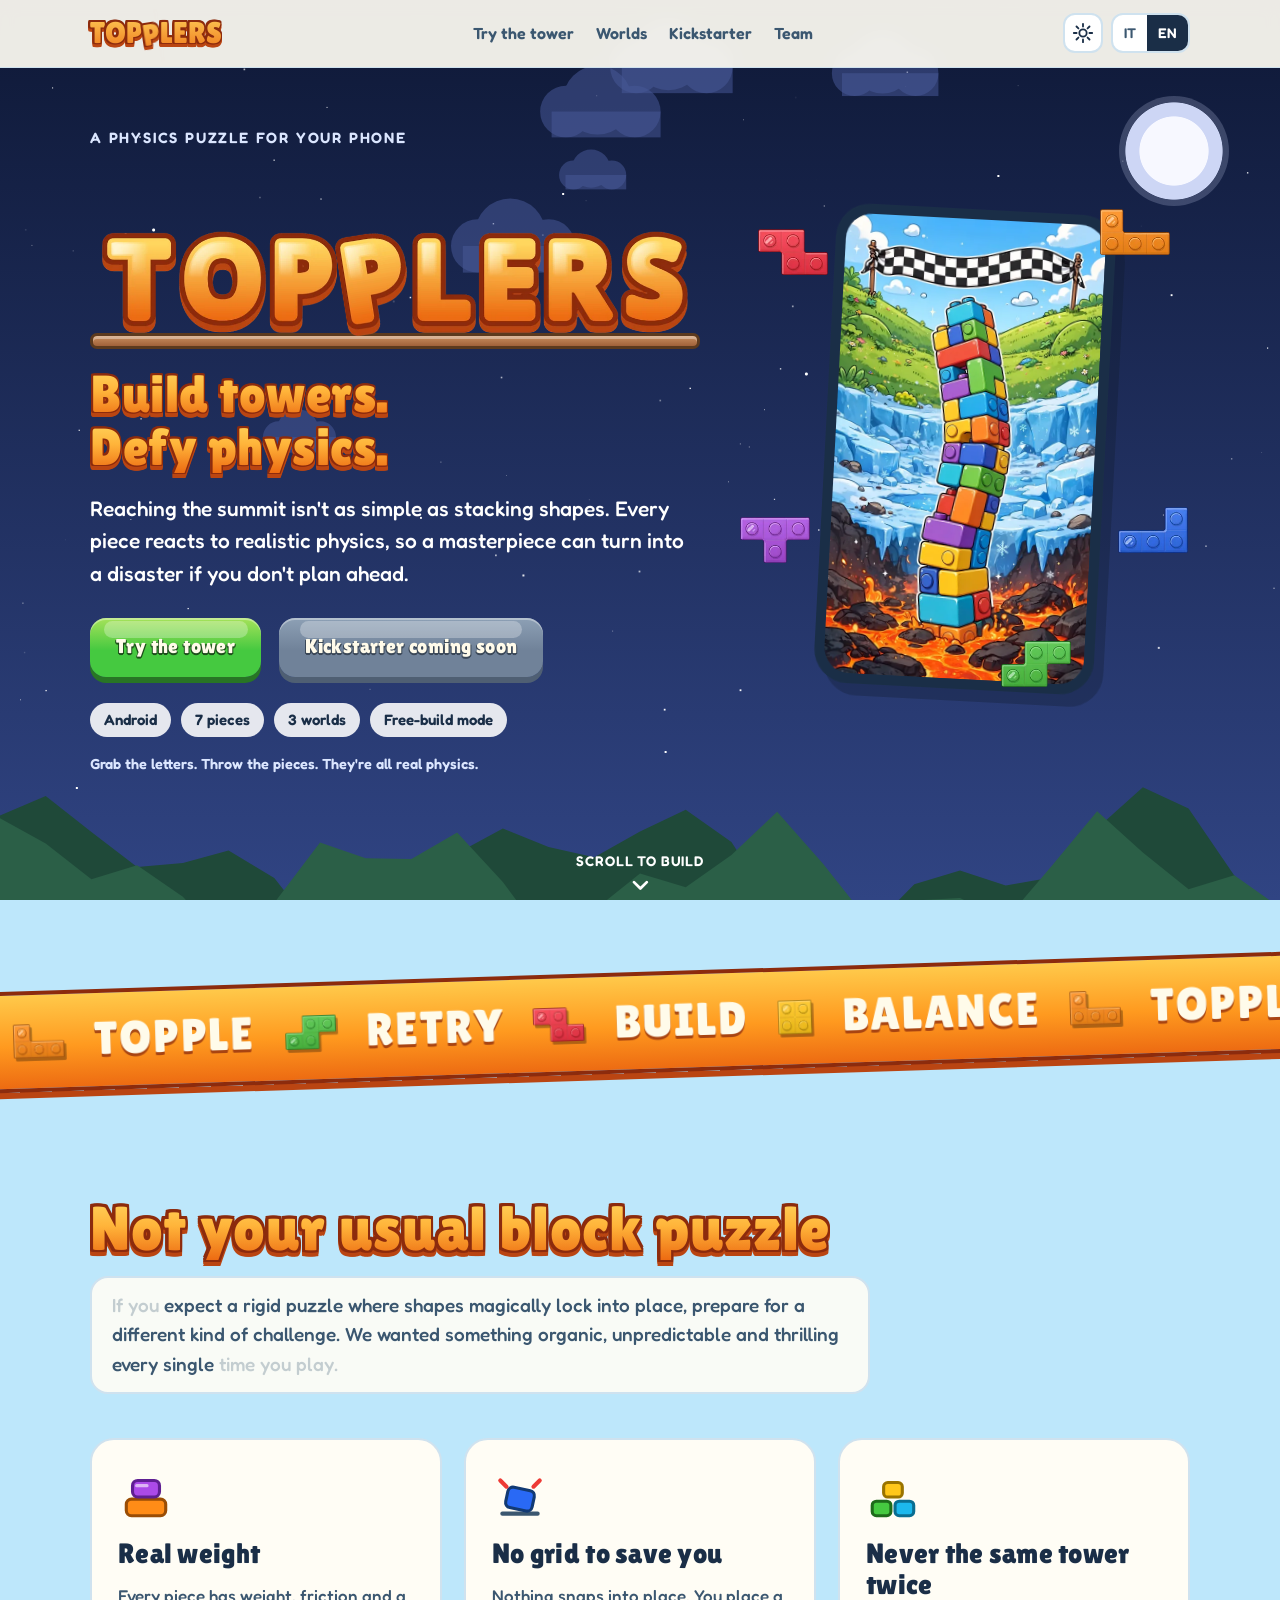
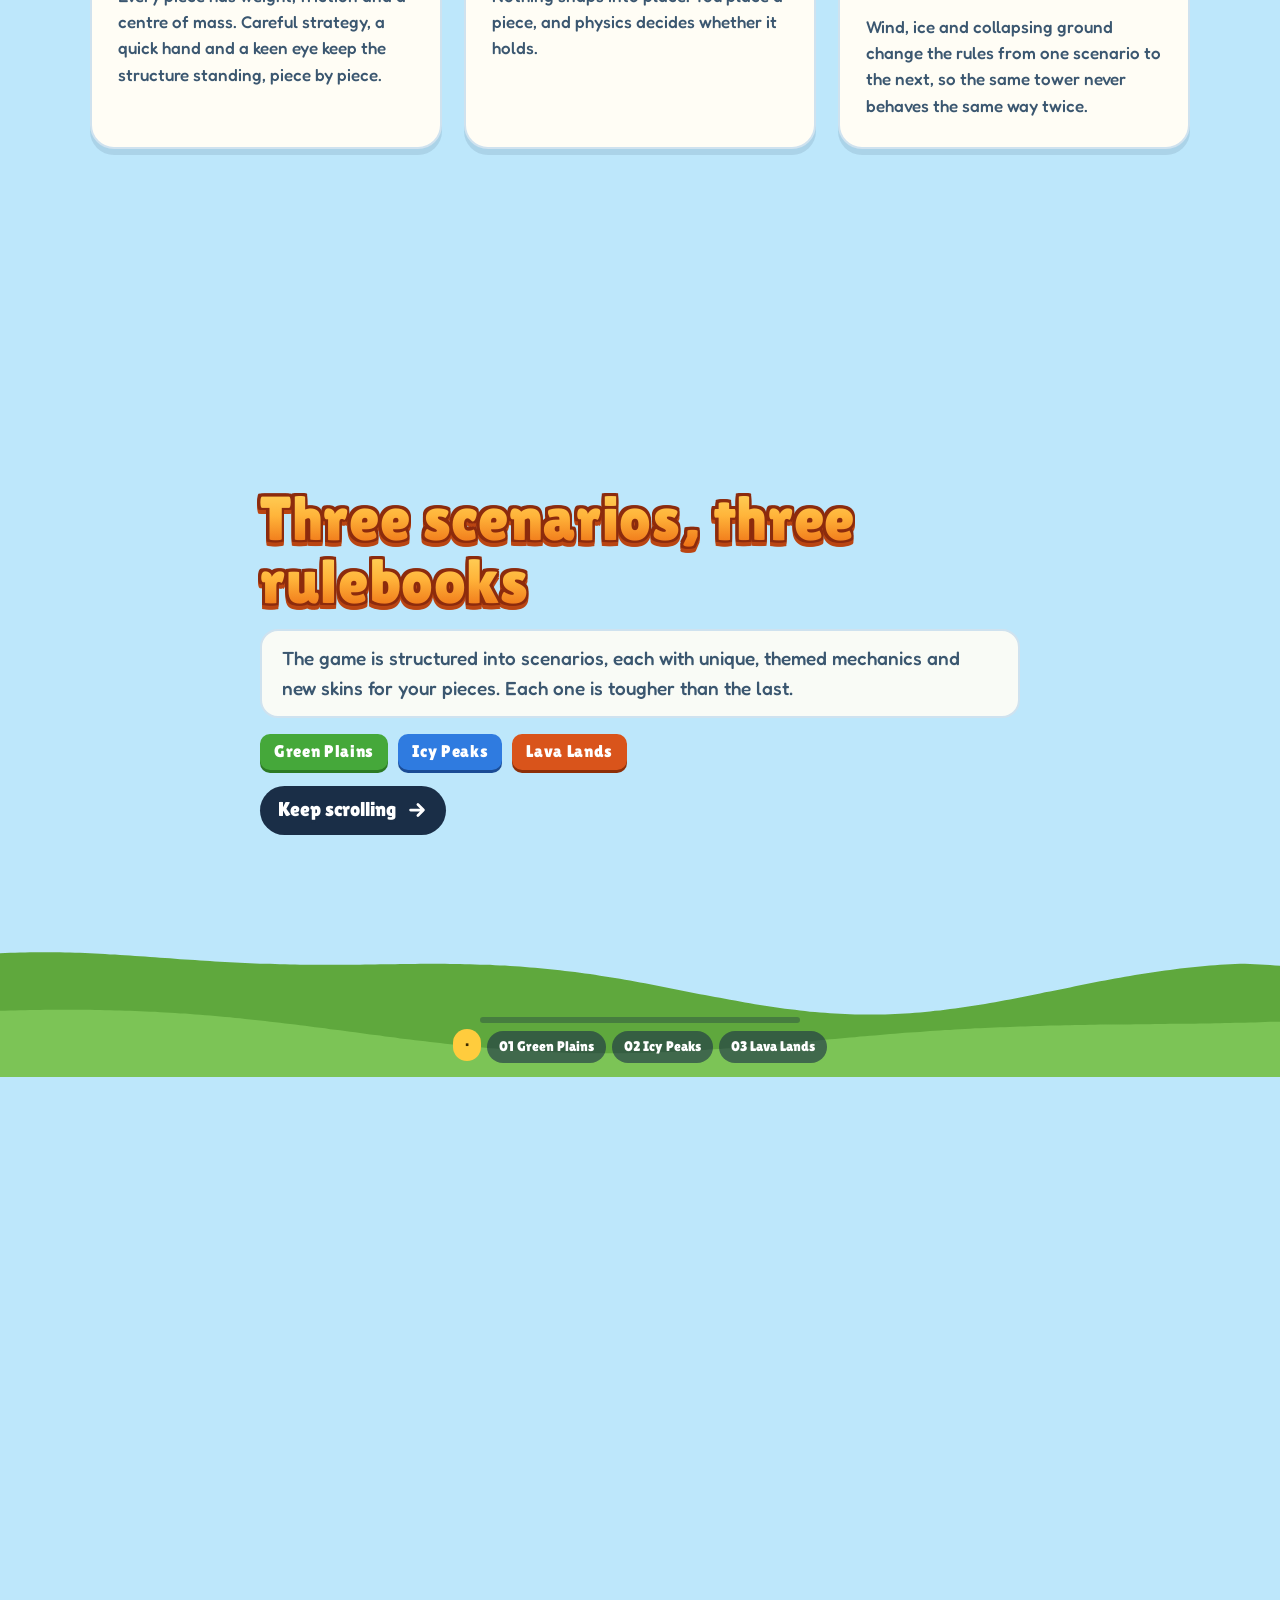
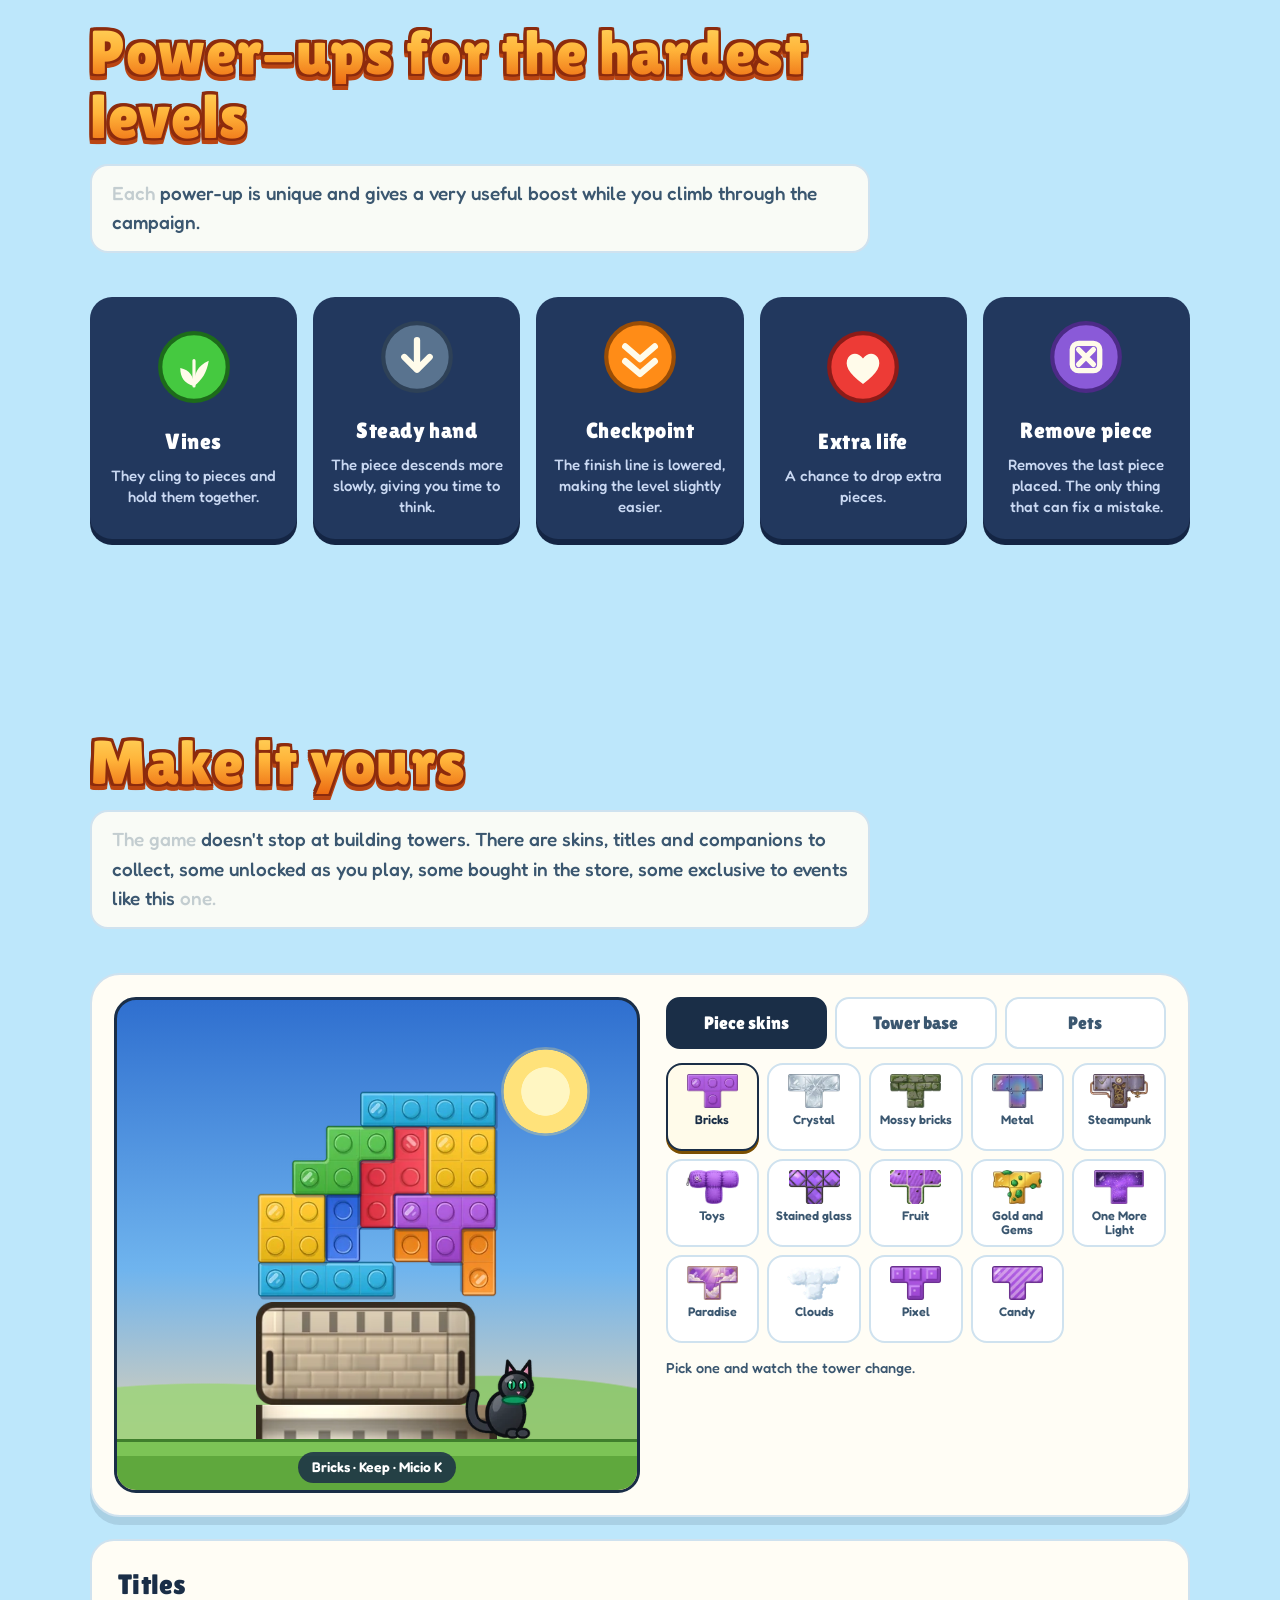
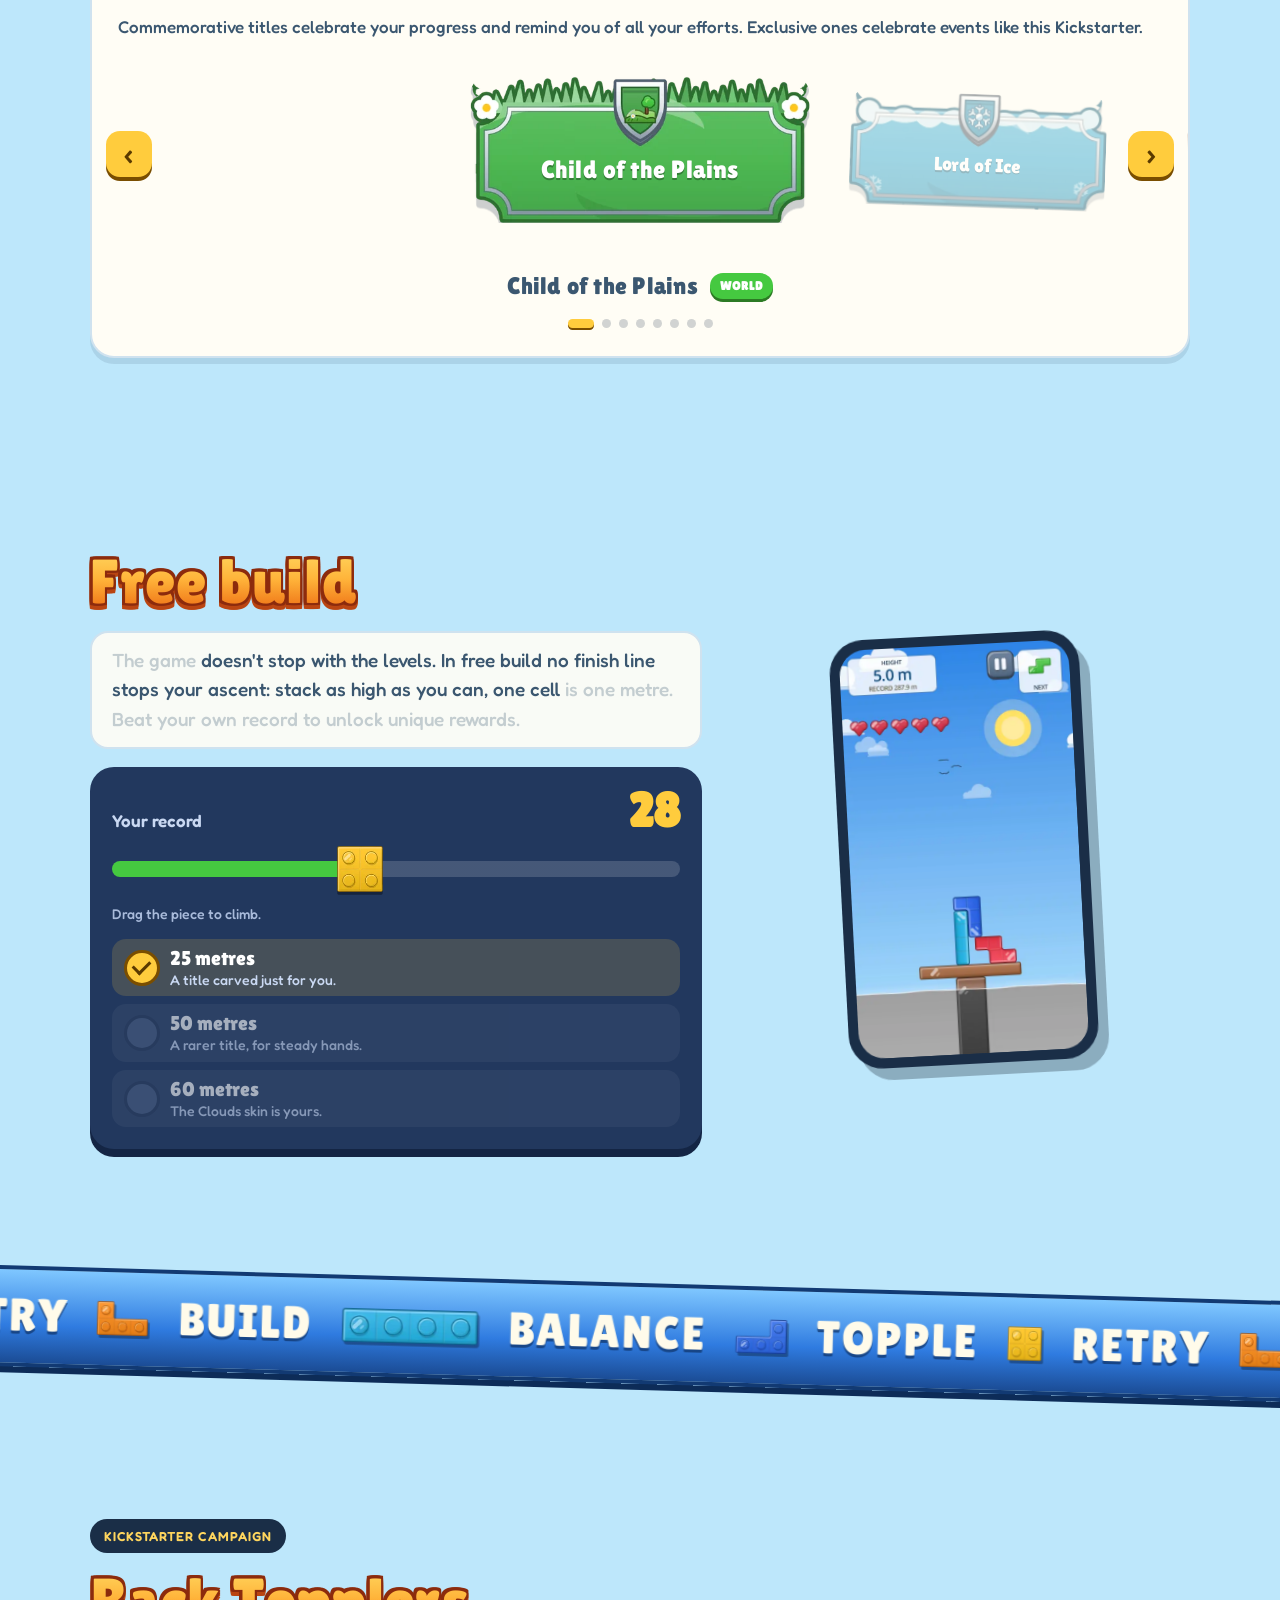
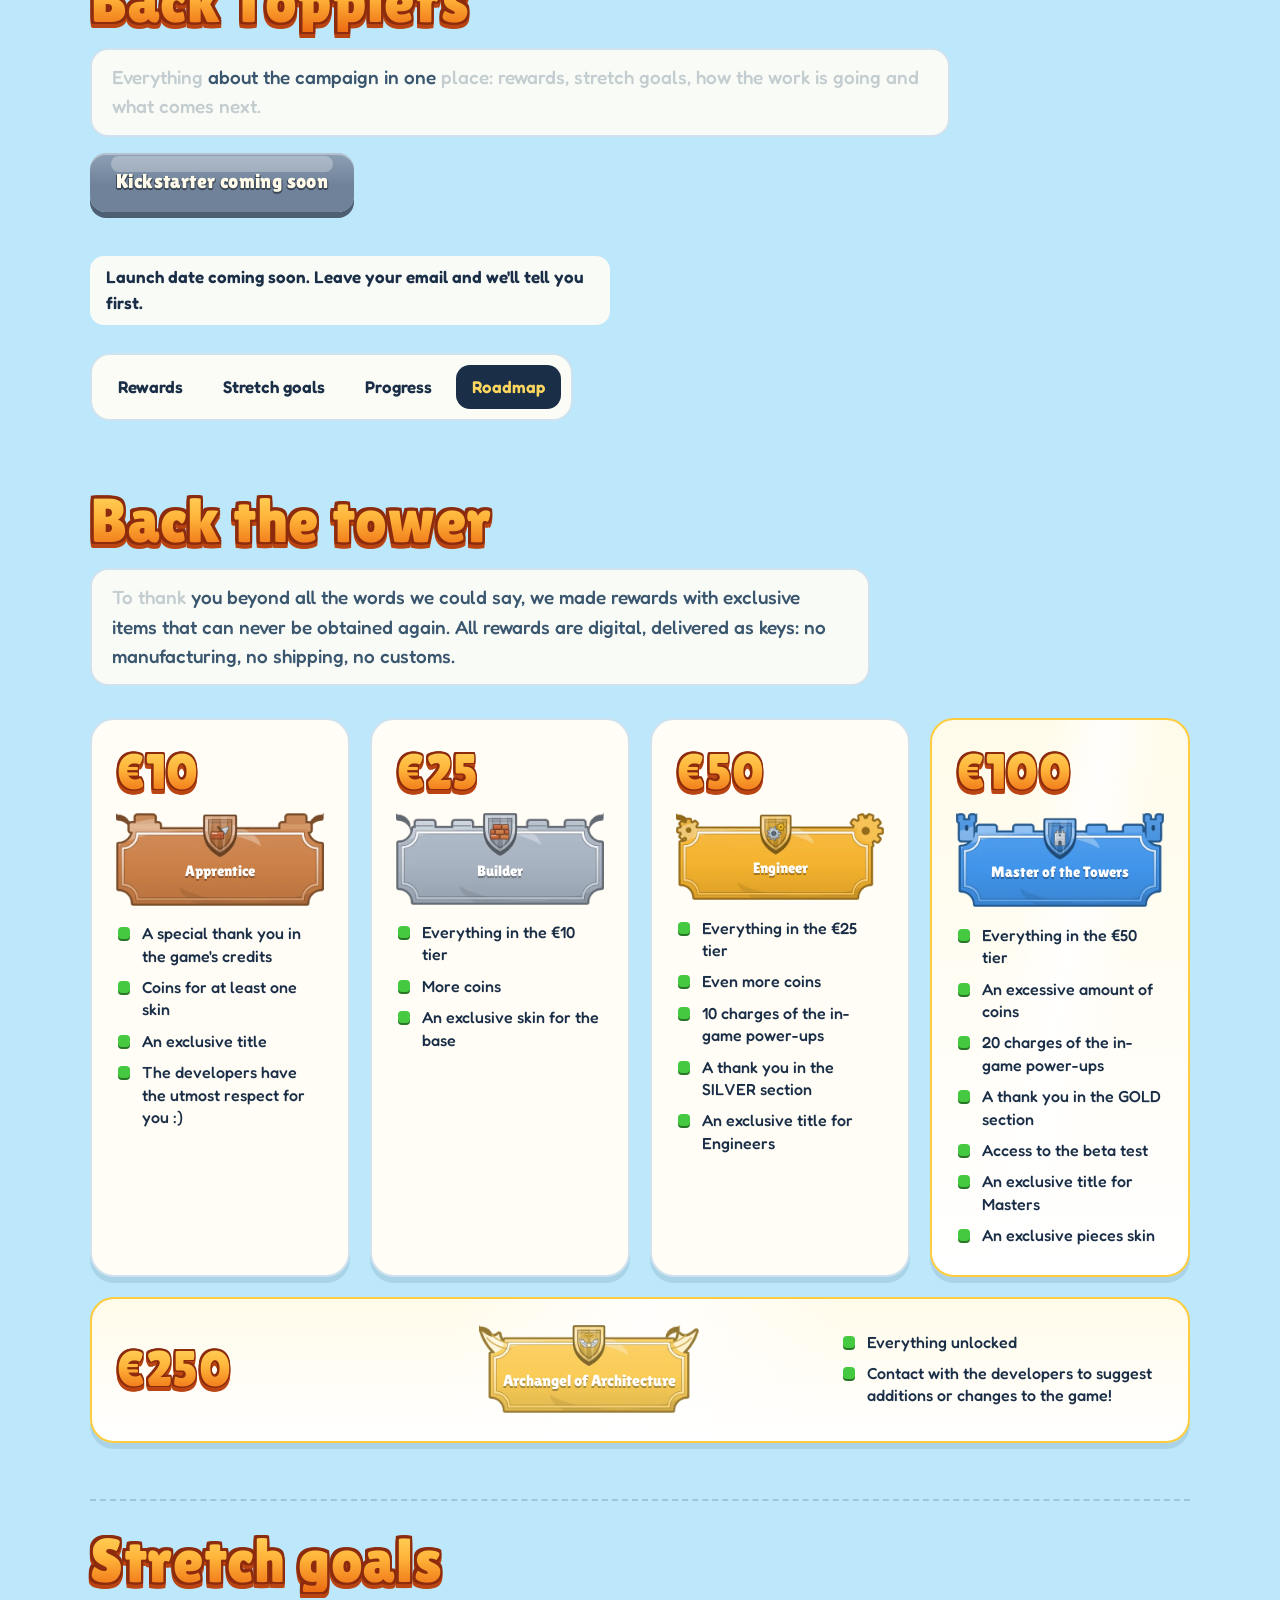
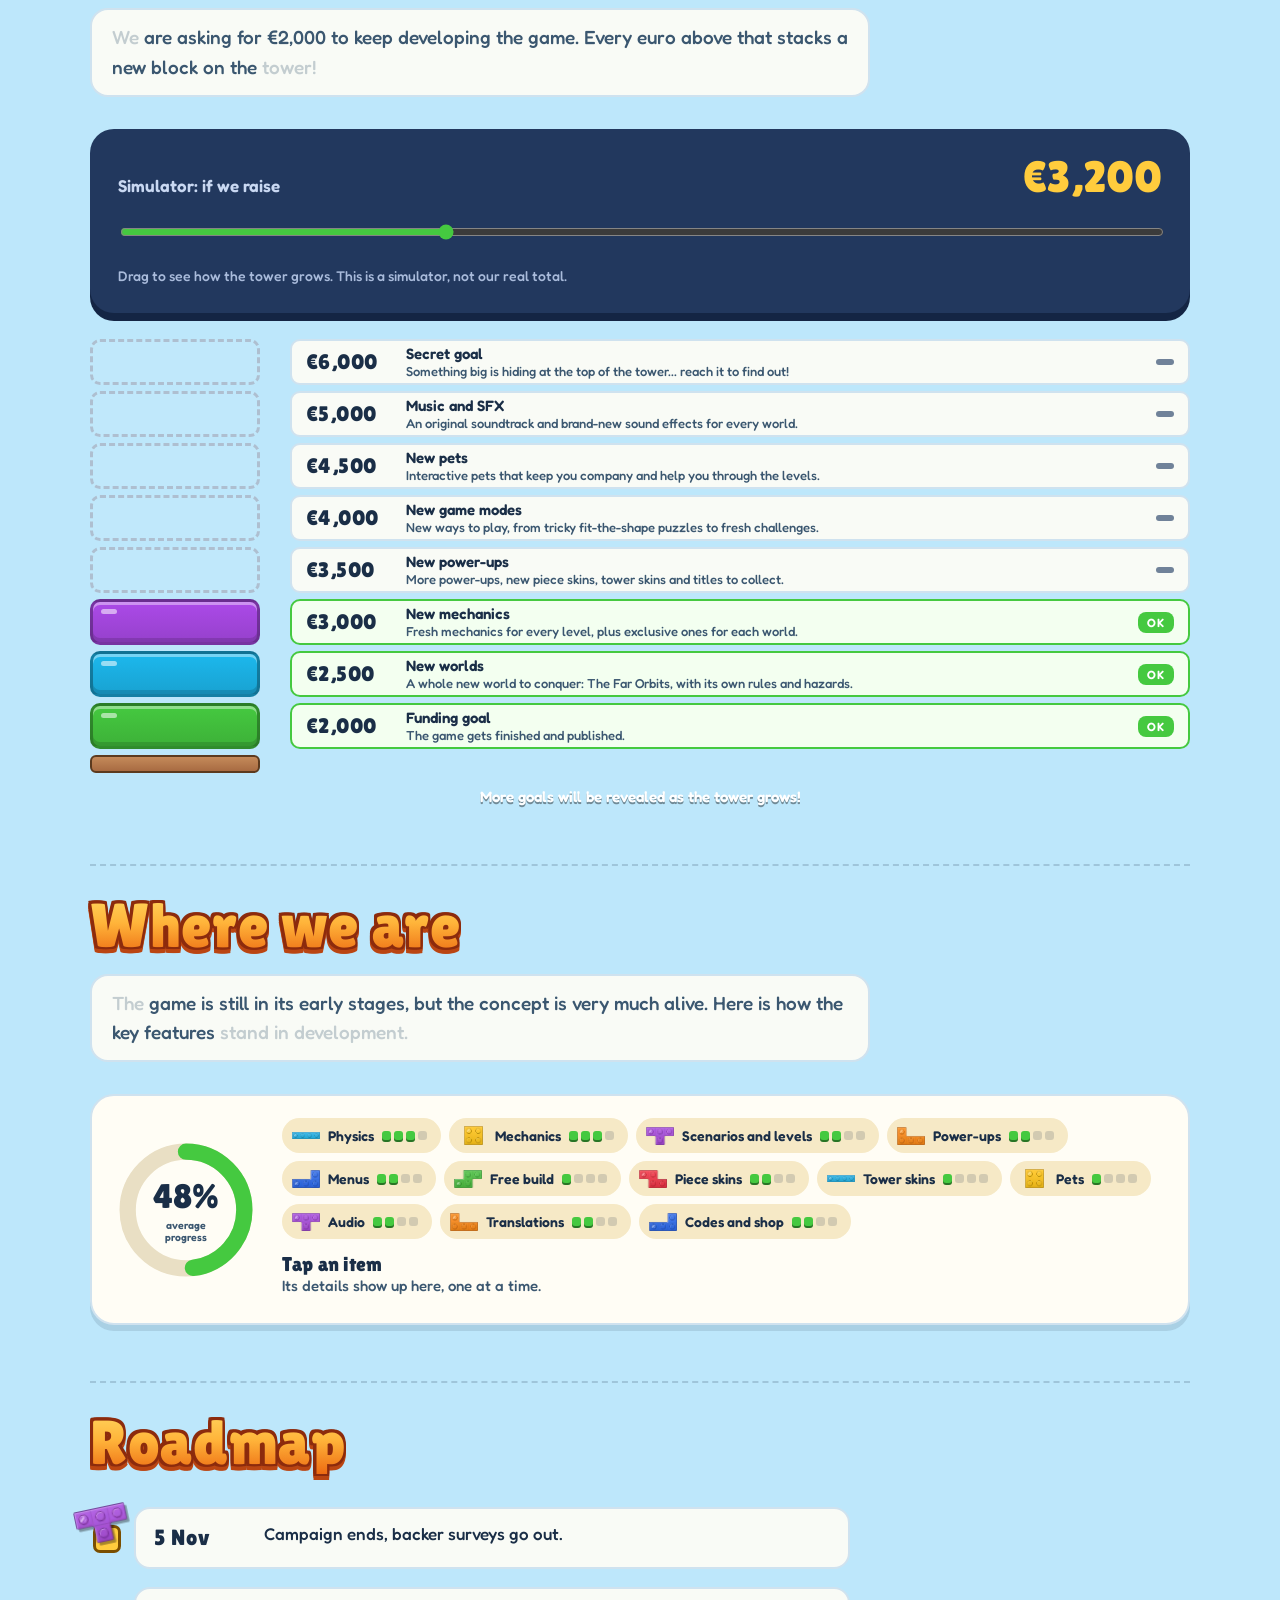
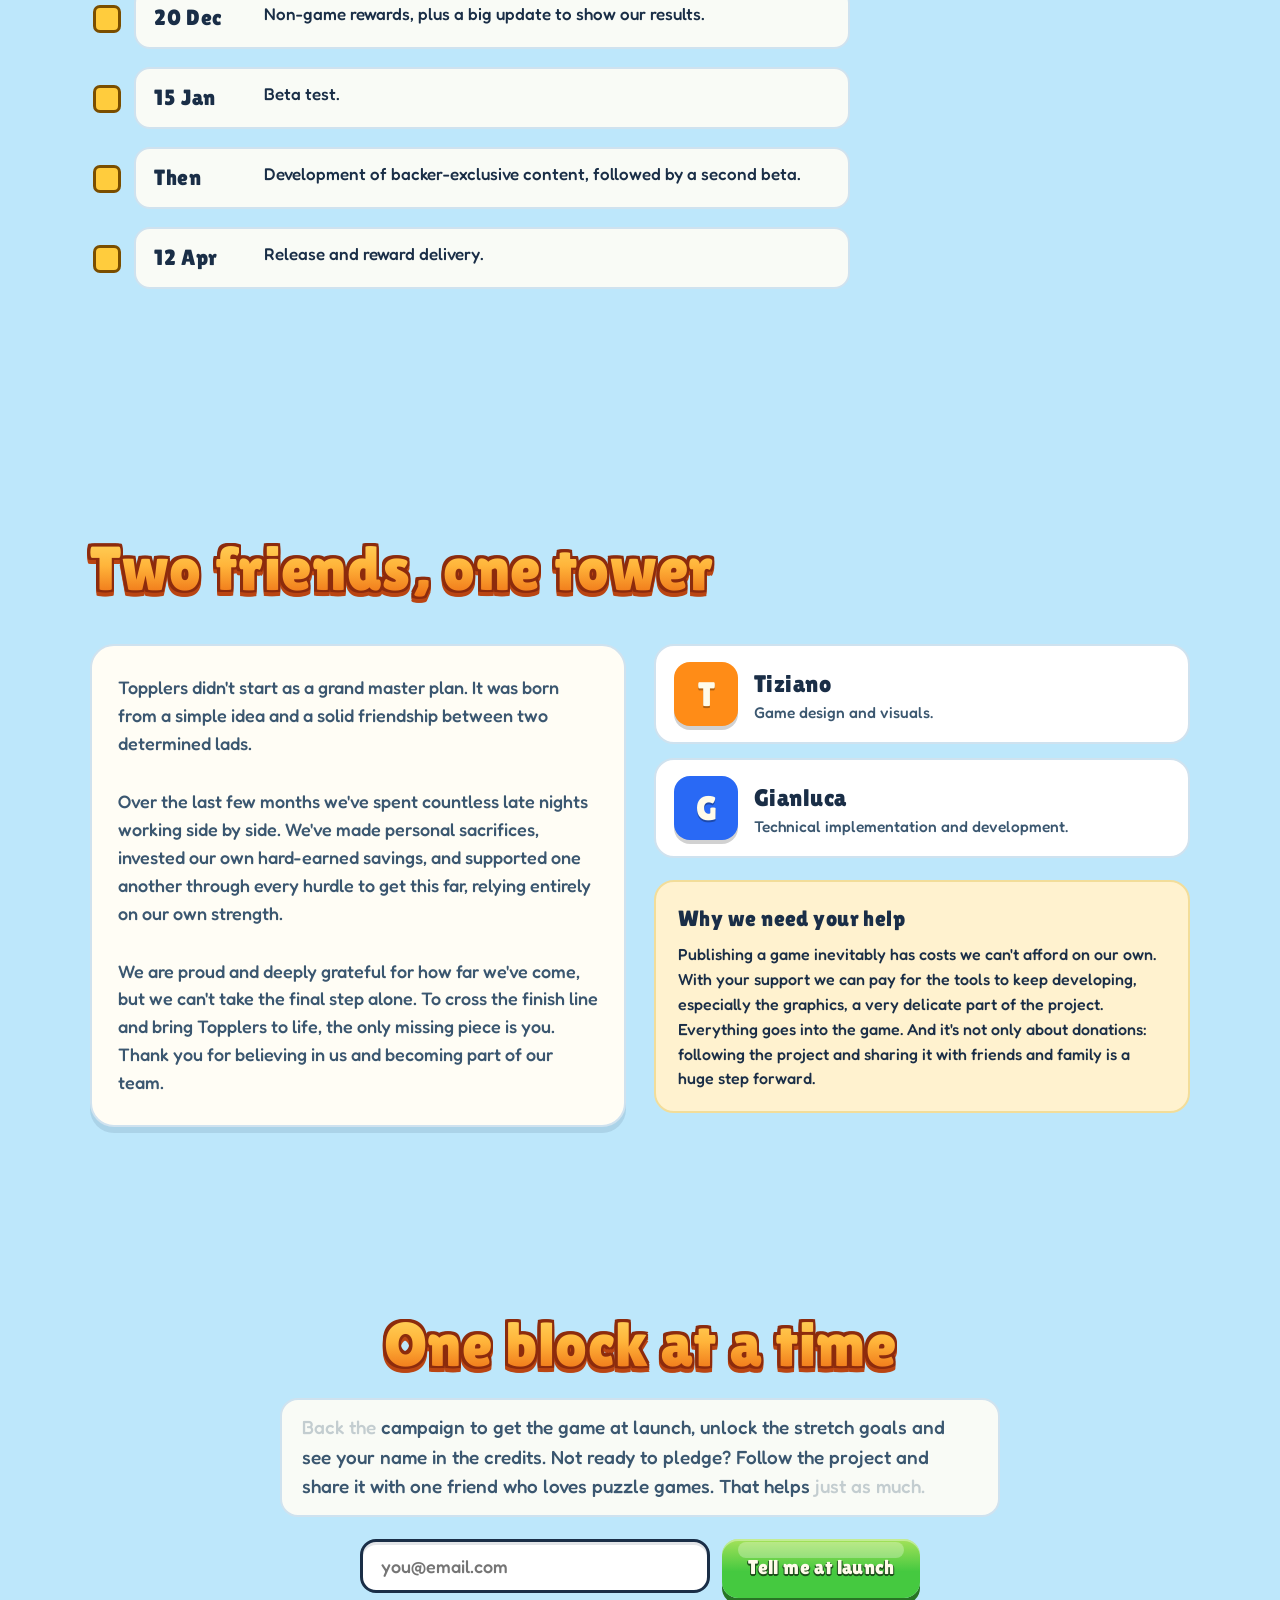
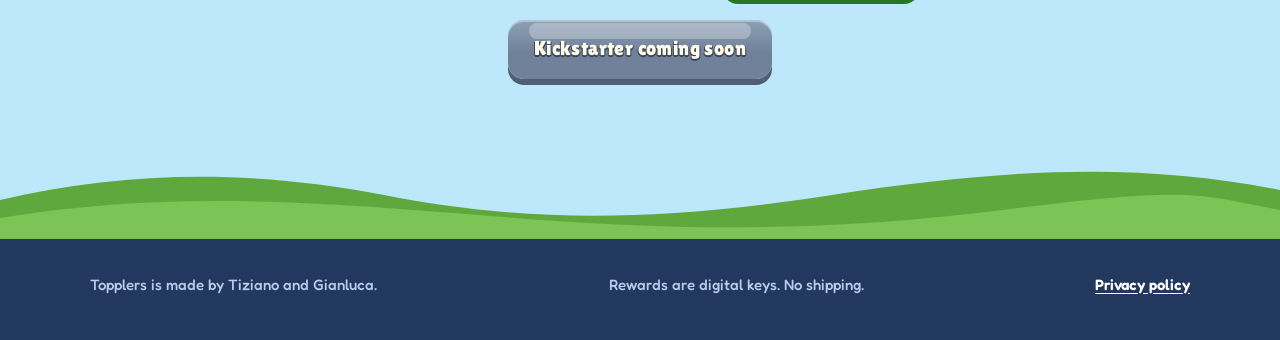
==== commit d4b32764: "Sito: titoli a carosello e stato dei lavori in una sola carta con anello Co-Authored-By: Claude Opus" ====
--- a/index.html
+++ b/index.html
@@ -15,10 +15,11 @@
 <link rel="preconnect" href="https://fonts.googleapis.com">
 <link rel="preconnect" href="https://fonts.gstatic.com" crossorigin>
 <link rel="stylesheet" href="https://fonts.googleapis.com/css2?family=Fredoka:wght@400;500;600&family=Lilita+One&display=swap">
-<link rel="stylesheet" href="css/base.css">
-<link rel="stylesheet" href="css/componenti.css">
-<link rel="stylesheet" href="css/sezioni.css">
-<link rel="stylesheet" href="css/fluido.css">
+<link rel="stylesheet" href="css/base.css?v=20261015">
+<link rel="stylesheet" href="css/componenti.css?v=20261015">
+<link rel="stylesheet" href="css/sezioni.css?v=20261015">
+<link rel="stylesheet" href="css/fluido.css?v=20261015">
+<link rel="stylesheet" href="css/vetrine.css?v=20261015">
 <script>document.documentElement.className = "js";</script>
 </head>
 <body>
@@ -264,7 +265,13 @@
       </div>
       <div class="card titles" data-rv="pop">
         <h3 data-t="cu3_h"></h3><p data-t="cu3_p"></p>
-        <div class="targhe" id="targhe"></div>
+        <div class="carosello" id="carosello">
+          <div class="car-track targhe" id="targhe"></div>
+          <button class="car-arr prev" type="button" id="carPrev" data-t-aria="car_prev">&#8249;</button>
+          <button class="car-arr next" type="button" id="carNext" data-t-aria="car_next">&#8250;</button>
+        </div>
+        <p class="car-cap" id="carCap" aria-live="polite"></p>
+        <div class="car-dots" id="carDots" aria-hidden="true"></div>
       </div>
     </div>
   </section>
@@ -343,7 +350,7 @@
   <div class="ks-block" id="status">
     <div class="ks-in">
       <div class="sec-head"><h2 class="pl" data-t="status_h"></h2><p class="lede" data-t="status_p"></p></div>
-      <div class="status" id="statuslist"></div>
+      <div class="stato" id="statuslist" data-rv="pop"></div>
     </div>
   </div>
 
@@ -408,24 +415,25 @@
 <script src="vendor/gsap.min.js"></script>
 <script src="vendor/ScrollTrigger.min.js"></script>
 <script src="vendor/matter.min.js"></script>
-<script src="data/config.js"></script>
-<script src="js/ks-flag.js"></script>
-<script src="data/testi.js"></script>
-<script src="js/util.js"></script>
+<script src="data/config.js?v=20261015"></script>
+<script src="js/ks-flag.js?v=20261015"></script>
+<script src="data/testi.js?v=20261015"></script>
+<script src="js/util.js?v=20261015"></script>
 <script src="js/i18n.js"></script>
-<script src="js/impila.js"></script>
-<script src="js/render.js"></script>
-<script src="js/cielo.js"></script>
-<script src="js/torre.js"></script>
-<script src="js/pezzi.js"></script>
-<script src="js/lab.js"></script>
-<script src="js/mondi.js"></script>
-<script src="js/effetti.js"></script>
-<script src="js/libera.js"></script>
-<script src="js/countdown.js"></script>
-<script src="js/form.js"></script>
-<script src="js/scroll.js"></script>
-<script src="js/fluido.js"></script>
-<script src="js/main.js"></script>
+<script src="js/impila.js?v=20261015"></script>
+<script src="js/render.js?v=20261015"></script>
+<script src="js/cielo.js?v=20261015"></script>
+<script src="js/torre.js?v=20261015"></script>
+<script src="js/pezzi.js?v=20261015"></script>
+<script src="js/lab.js?v=20261015"></script>
+<script src="js/mondi.js?v=20261015"></script>
+<script src="js/effetti.js?v=20261015"></script>
+<script src="js/libera.js?v=20261015"></script>
+<script src="js/countdown.js?v=20261015"></script>
+<script src="js/form.js?v=20261015"></script>
+<script src="js/scroll.js?v=20261015"></script>
+<script src="js/vetrine.js?v=20261015"></script>
+<script src="js/fluido.js?v=20261015"></script>
+<script src="js/main.js?v=20261015"></script>
 </body>
 </html>
--- a/css/vetrine.css
+++ b/css/vetrine.css
@@ -0,0 +1,60 @@
+/* Carosello dei titoli e stato dei lavori (anello + pastiglie). */
+
+/* ---------- carosello ---------- */
+.titles .carosello { position: relative; margin-inline: -26px; container-type: inline-size; --cw: min(320px, 66cqi); }
+.titles .car-track { display: flex; gap: 18px; overflow-x: auto; scroll-snap-type: x mandatory; padding: 24px calc((100cqi - var(--cw)) / 2) 30px; scrollbar-width: none; cursor: grab; grid-template-columns: none; margin: 0; }
+.titles .car-track::-webkit-scrollbar { display: none; }
+.titles .car-track.drag { cursor: grabbing; scroll-snap-type: none; }
+.car-item { all: unset; box-sizing: border-box; flex: 0 0 var(--cw); scroll-snap-align: center; cursor: pointer; transform: scale(.8) rotate(var(--r, 0deg)); opacity: .5; filter: saturate(.7); transition: transform .5s cubic-bezier(.3, 1.5, .5, 1), opacity .35s, filter .35s; }
+.car-item.on { transform: scale(1.06); opacity: 1; filter: none; }
+.car-item:focus-visible { outline: 3px solid var(--blue); outline-offset: 6px; border-radius: 18px; }
+.car-item .targa { overflow: hidden; border-radius: 16px; }
+.car-item .targa:hover { transform: none; }
+.car-item .targa::after { content: ""; position: absolute; inset: -30% -60%; background: linear-gradient(100deg, transparent 42%, rgba(255, 255, 255, .7) 50%, transparent 58%); transform: translateX(-70%); pointer-events: none; }
+.car-item.on .targa::after { transition: transform 1s ease .15s; transform: translateX(70%); }
+.car-item img { pointer-events: none; filter: drop-shadow(0 8px 0 rgba(26, 46, 71, .22)); }
+.car-arr { position: absolute; top: 50%; translate: 0 -50%; width: 46px; height: 46px; border-radius: 14px; border: 0; background: var(--gold); color: #5a3a00; font: 400 28px/1 var(--f-display); box-shadow: 0 4px 0 var(--gold-ln); cursor: pointer; z-index: 2; transition: transform .15s, box-shadow .15s; }
+.car-arr:active { transform: translateY(3px); box-shadow: 0 1px 0 var(--gold-ln); }
+.car-arr:focus-visible { outline: 3px solid var(--blue); outline-offset: 3px; }
+.car-arr.prev { left: 14px; } .car-arr.next { right: 14px; }
+.car-cap { display: flex; flex-wrap: wrap; gap: 8px 12px; align-items: center; justify-content: center; min-height: 34px; text-align: center; }
+.car-cap b { font-family: var(--f-display); font-weight: 400; font-size: 24px; letter-spacing: .01em; }
+.car-cap .tag { font-size: 12px; font-weight: 600; letter-spacing: .08em; text-transform: uppercase; padding: 4px 10px; border-radius: 999px; color: #fff; background: var(--green); }
+.car-cap .tag.b { background: var(--purple); }
+.car-dots { display: flex; gap: 8px; justify-content: center; }
+.car-dots i { width: 9px; height: 9px; border-radius: 9px; background: rgba(26, 46, 71, .2); transition: width .3s, background .3s; }
+.car-dots i.on { width: 26px; background: var(--gold); box-shadow: 0 2px 0 var(--gold-ln); }
+@media (max-width: 700px) { .titles .carosello { margin-inline: -18px; } .car-arr { width: 40px; height: 40px; font-size: 24px; } .car-arr.prev { left: 6px; } .car-arr.next { right: 6px; } .titles .carosello { --cw: 70cqi; } }
+
+/* ---------- stato: una sola carta ---------- */
+.stato { display: grid; grid-template-columns: auto minmax(0, 1fr); gap: 26px; align-items: center; background: var(--paper); border: 2px solid var(--line); border-radius: 24px; padding: 22px 24px; box-shadow: 0 6px 0 rgba(26, 46, 71, .12); }
+.anello { position: relative; width: 140px; height: 140px; }
+.anello svg { width: 100%; height: 100%; transform: rotate(-90deg); display: block; }
+.anello circle { fill: none; stroke-width: 14; }
+.anello .a-bg { stroke: #e9dfc4; }
+.anello .a-fg { stroke: var(--green); stroke-linecap: round; stroke-dasharray: 314.16; stroke-dashoffset: 314.16; transition: stroke-dashoffset 1.4s cubic-bezier(.3, .8, .3, 1); }
+.anello .a-in { position: absolute; inset: 22px; display: flex; flex-direction: column; align-items: center; justify-content: center; text-align: center; line-height: 1; }
+.anello b { font: 400 34px var(--f-display); color: var(--ink); font-variant-numeric: tabular-nums; }
+.anello small { margin-top: 4px; font-size: 10.5px; line-height: 1.15; font-weight: 600; color: var(--ink2); max-width: 80px; }
+.st-right { min-width: 0; }
+.pastiglie { display: flex; flex-wrap: wrap; gap: 8px; }
+.pastiglia { display: inline-flex; align-items: center; gap: 8px; padding: 6px 12px 6px 8px; border-radius: 999px; border: 2px solid transparent; background: var(--cream); color: var(--ink); font: 600 14px var(--f-body); cursor: pointer; transition: transform .25s cubic-bezier(.3, 1.6, .5, 1), background .2s, border-color .2s; }
+.pastiglia img { width: 28px; height: 19px; object-fit: contain; flex: none; }
+.pastiglia:hover, .pastiglia.on { transform: translateY(-3px); background: #fff; border-color: var(--ink); }
+.pastiglia:focus-visible { outline: 3px solid var(--blue); outline-offset: 2px; }
+.pips { display: inline-flex; gap: 3px; }
+.pips i { width: 9px; height: 9px; border-radius: 3px; background: rgba(26, 46, 71, .16); }
+.pips i.on { background: var(--green); box-shadow: 0 2px 0 var(--green-lo); }
+.st-cap { margin-top: 14px; min-height: 3.2em; font-size: 15px; color: var(--ink2); line-height: 1.4; }
+.st-cap b { display: block; font: 400 20px var(--f-display); color: var(--ink); letter-spacing: .01em; }
+@media (max-width: 640px) {
+  .stato { grid-template-columns: minmax(0, 1fr); justify-items: center; padding: 18px 14px; gap: 16px; }
+  .anello { width: 116px; height: 116px; } .anello .a-in { inset: 18px; } .anello b { font-size: 28px; }
+  .st-right { width: 100%; }
+  .pastiglie { display: grid; grid-template-columns: repeat(2, minmax(0, 1fr)); gap: 6px; }
+  .pastiglia { padding: 6px 8px; font-size: 12.5px; gap: 6px; justify-content: space-between; min-width: 0; }
+  .pastiglia img { display: none; }
+  .pips i { width: 7px; height: 7px; }
+  .st-cap { text-align: center; }
+}
+@media (prefers-reduced-motion: reduce) { .car-item, .anello .a-fg, .pastiglia { transition: none; } }
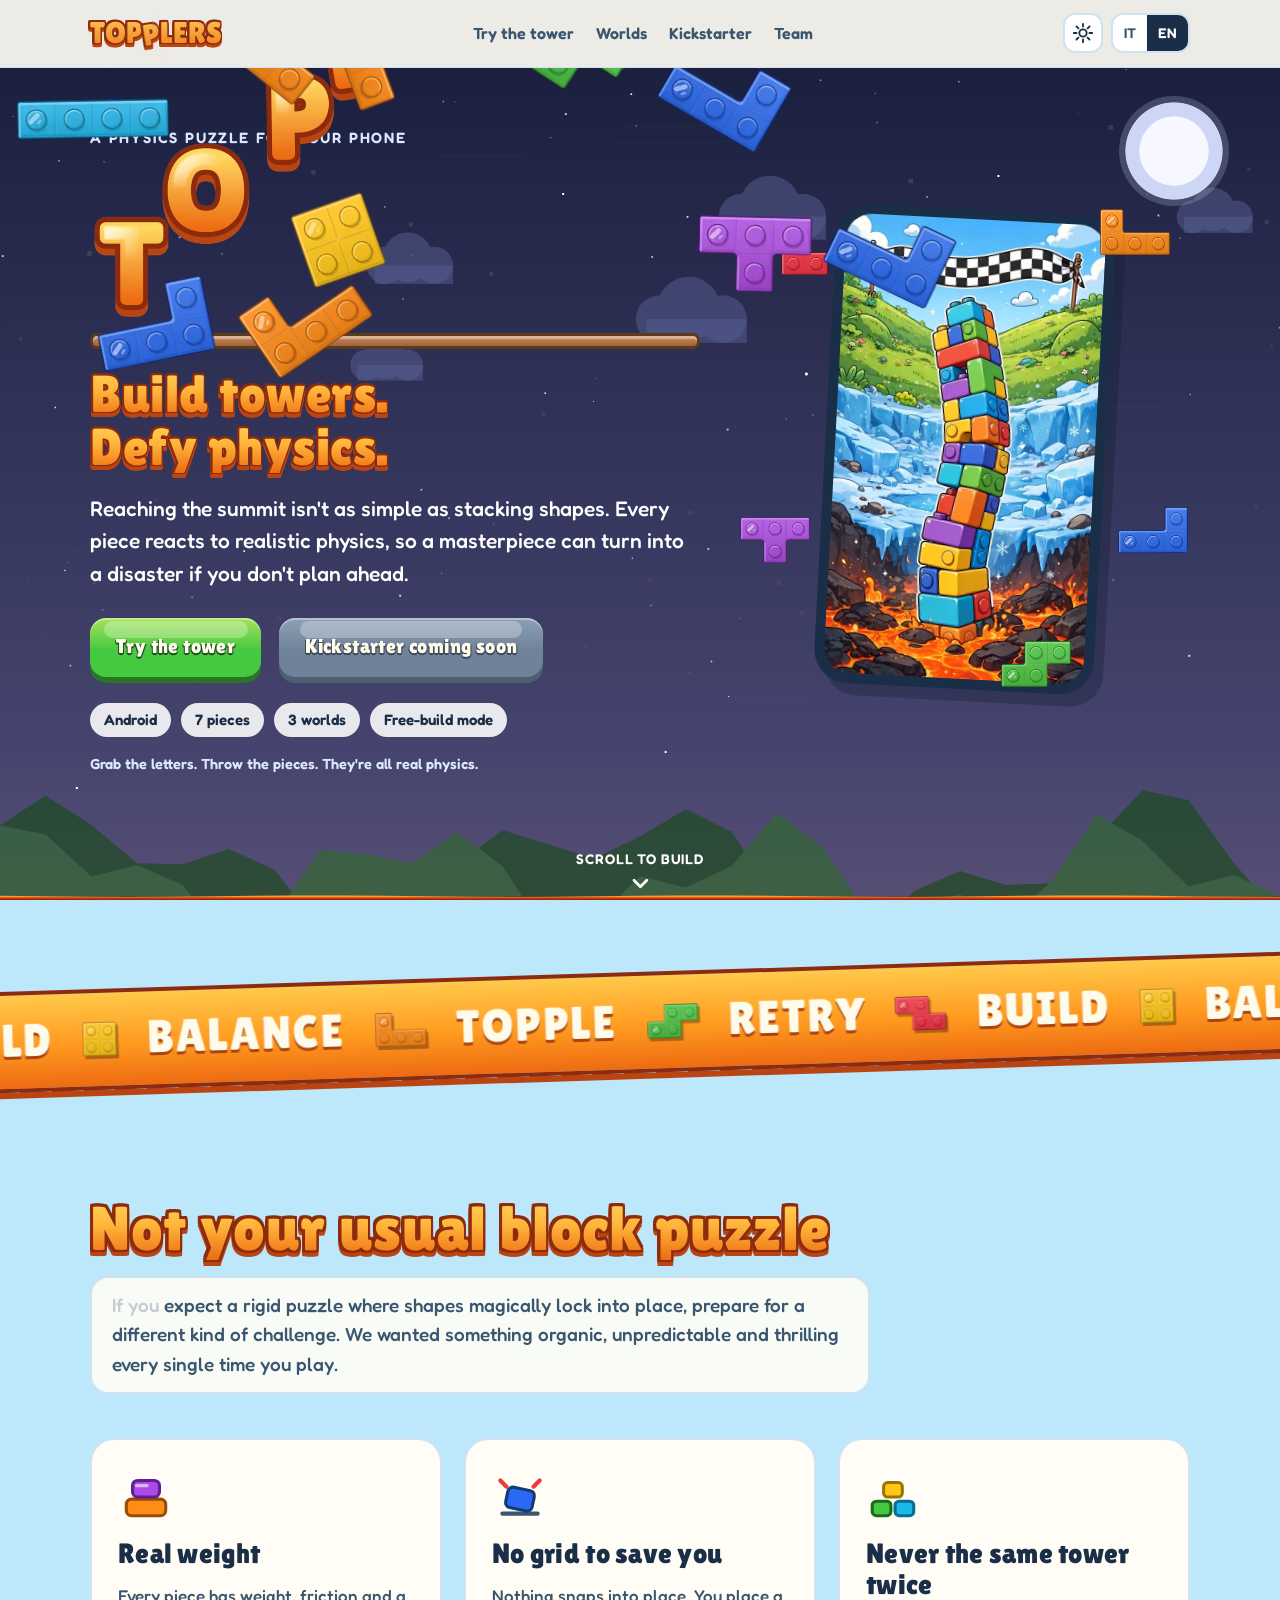
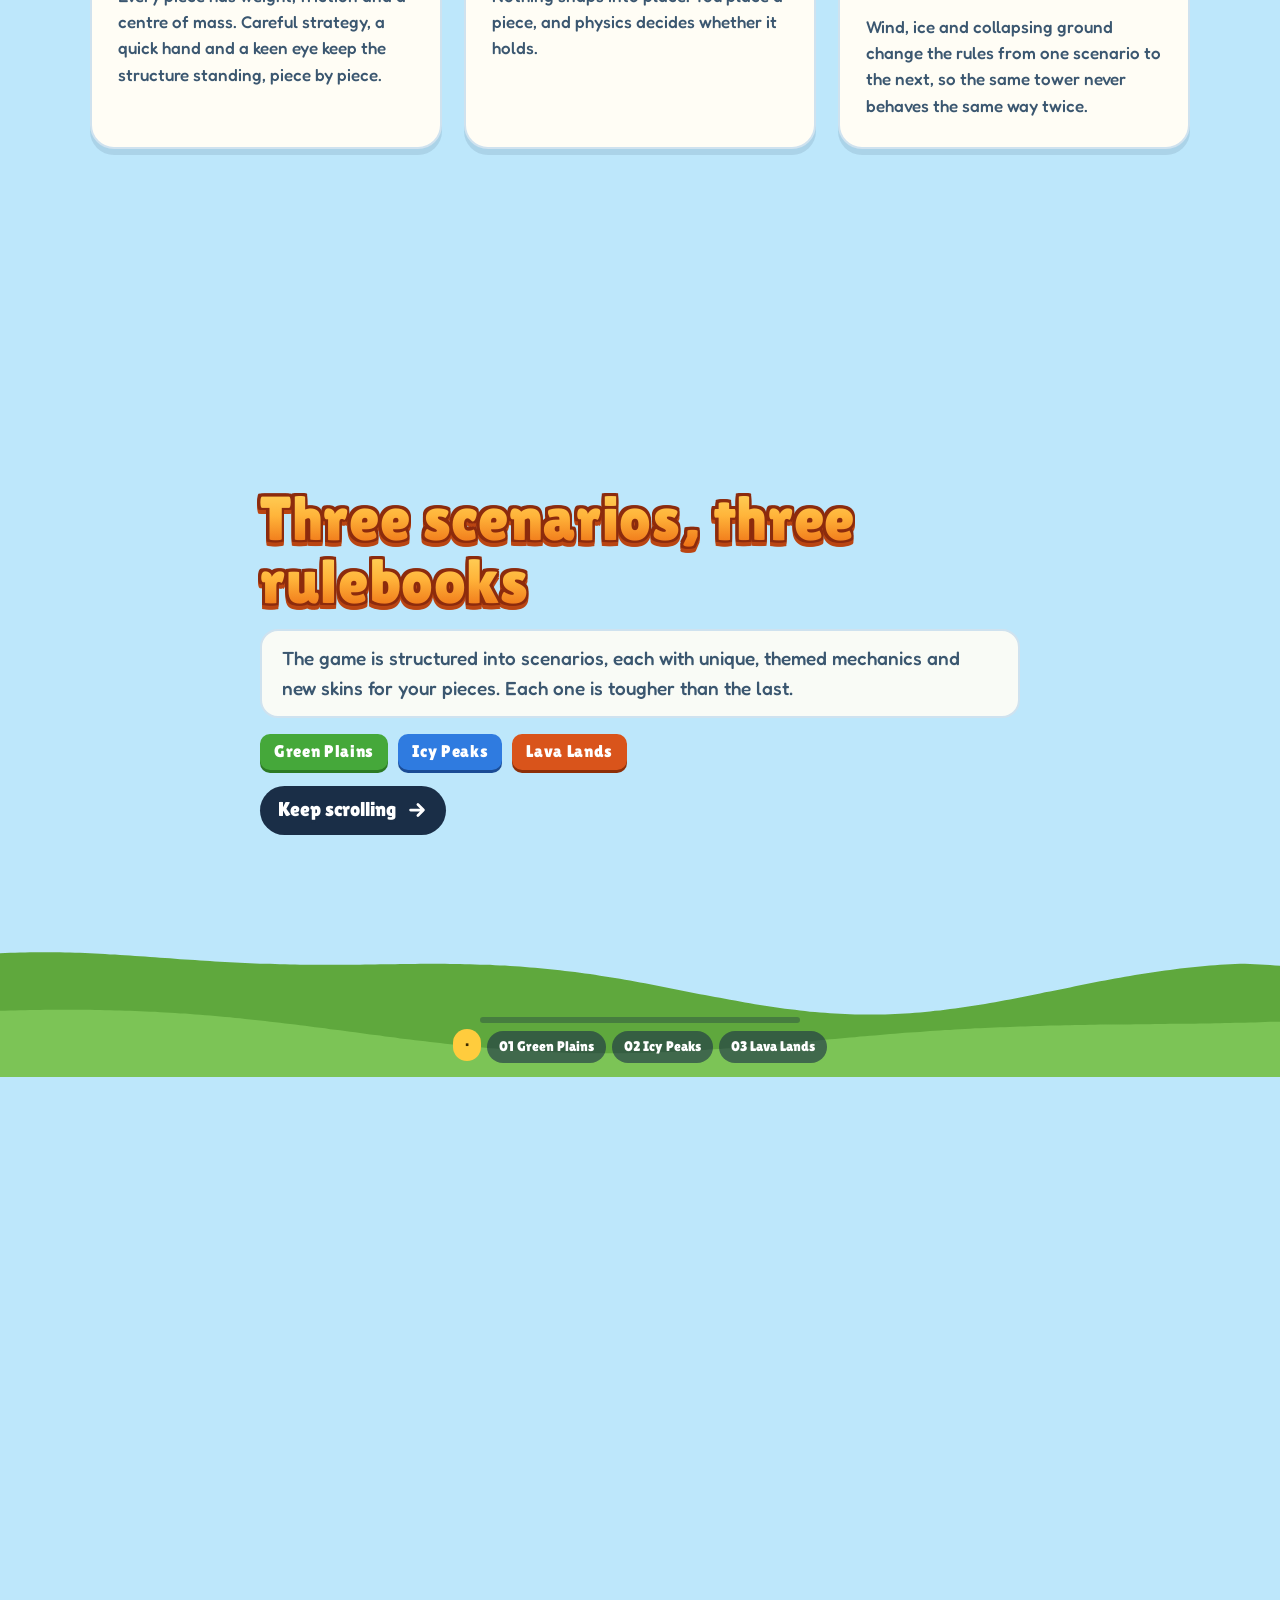
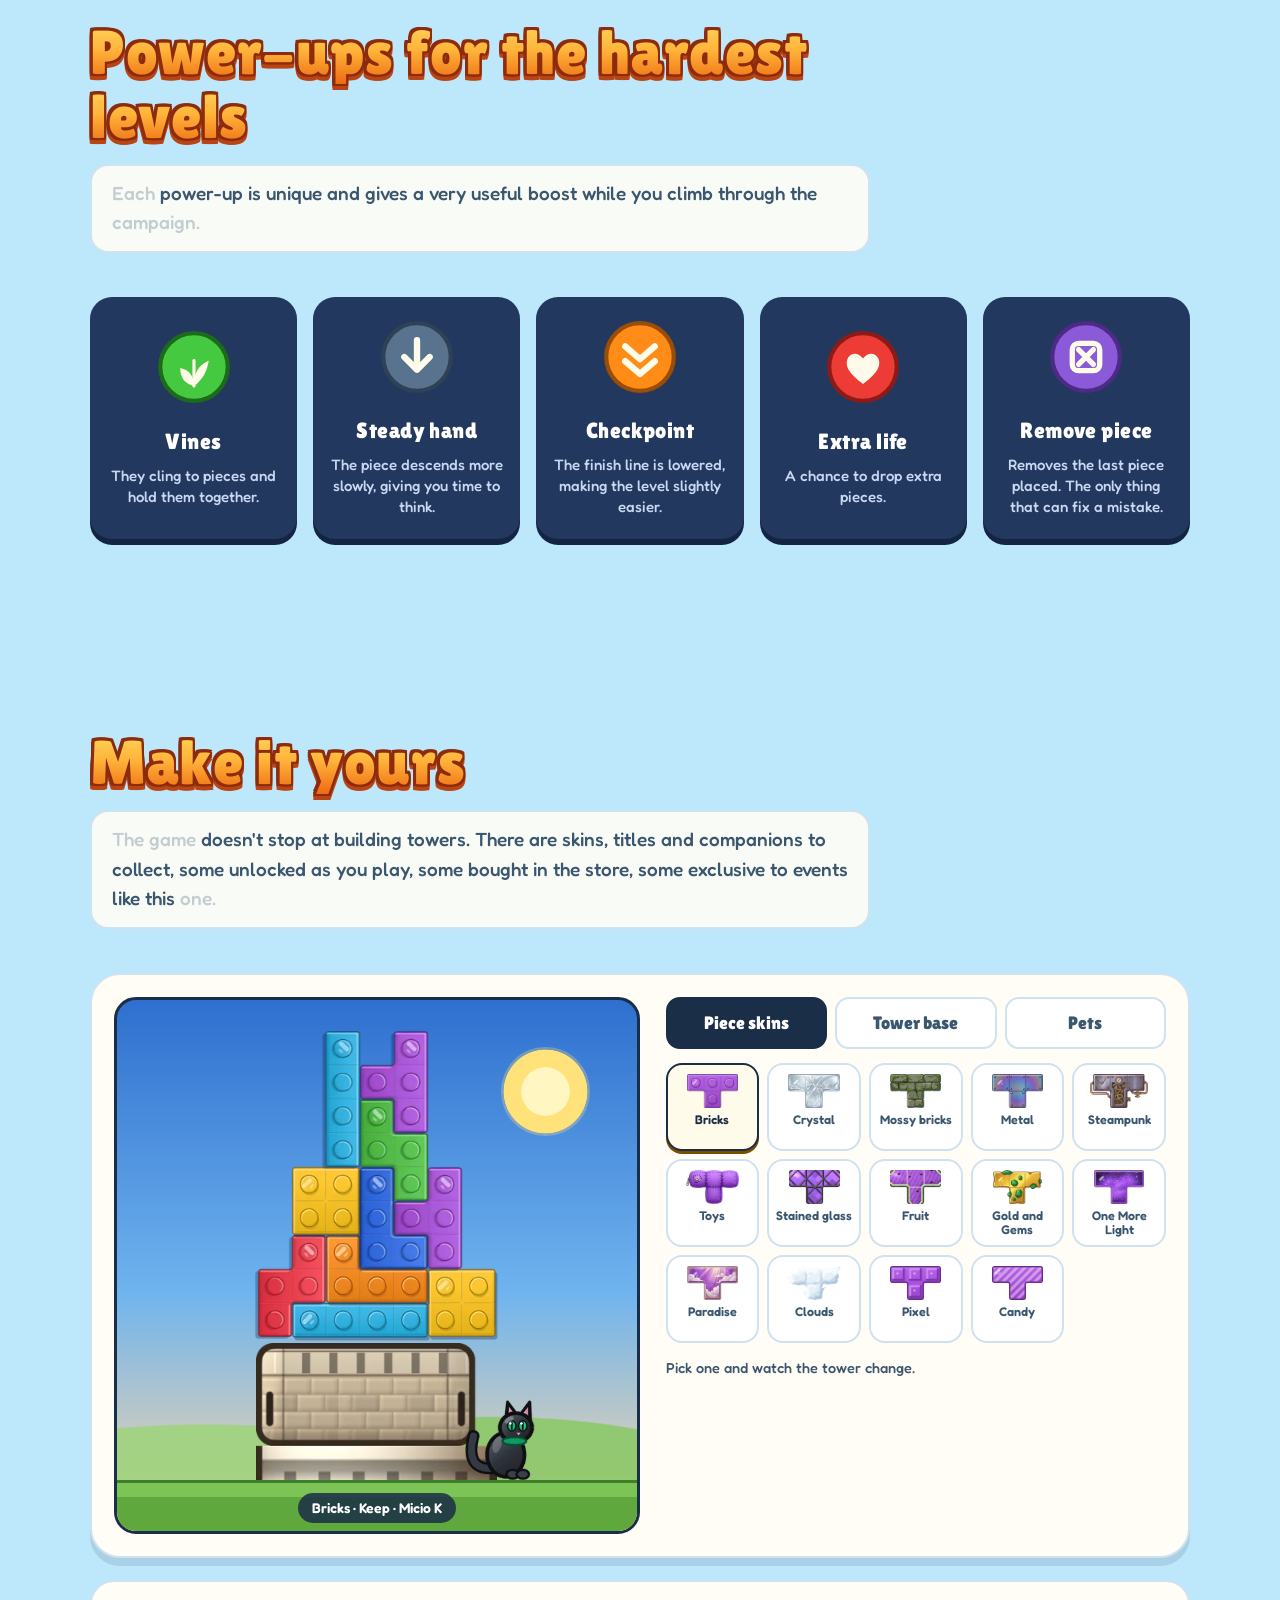
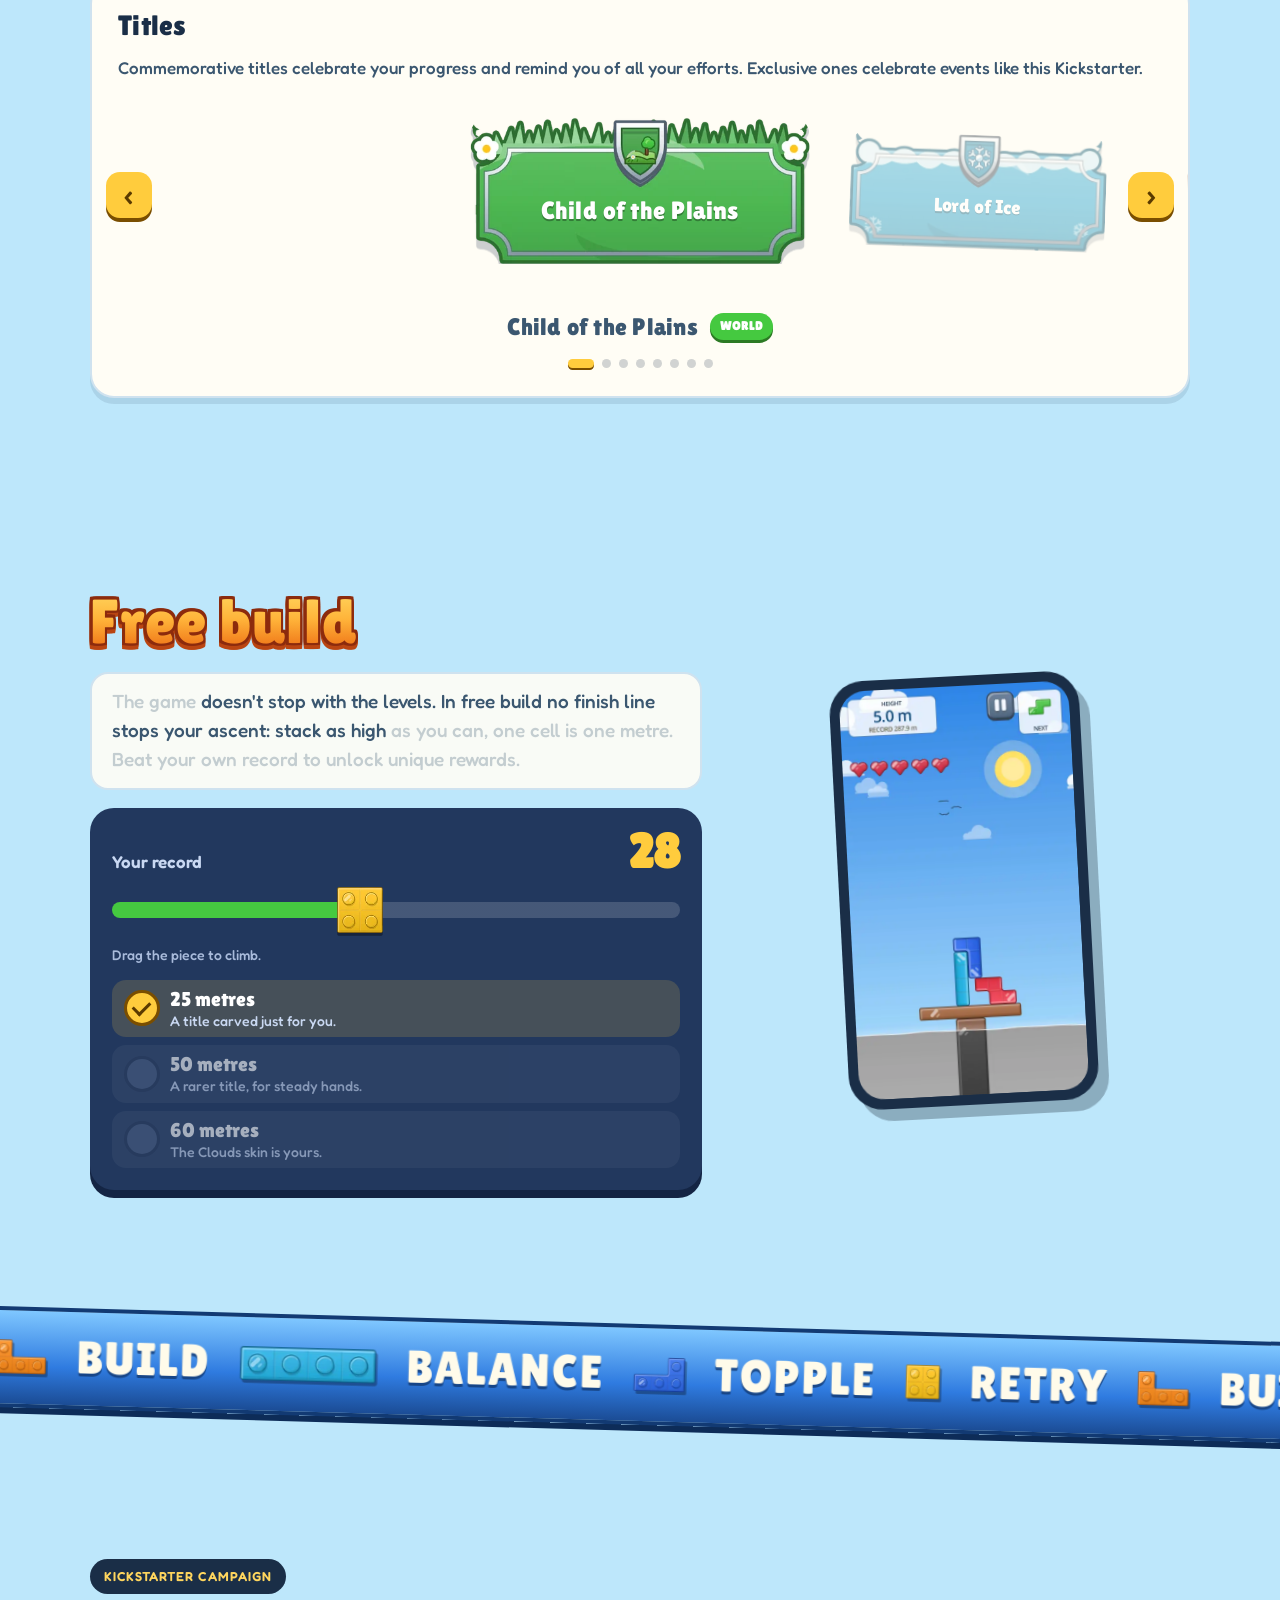
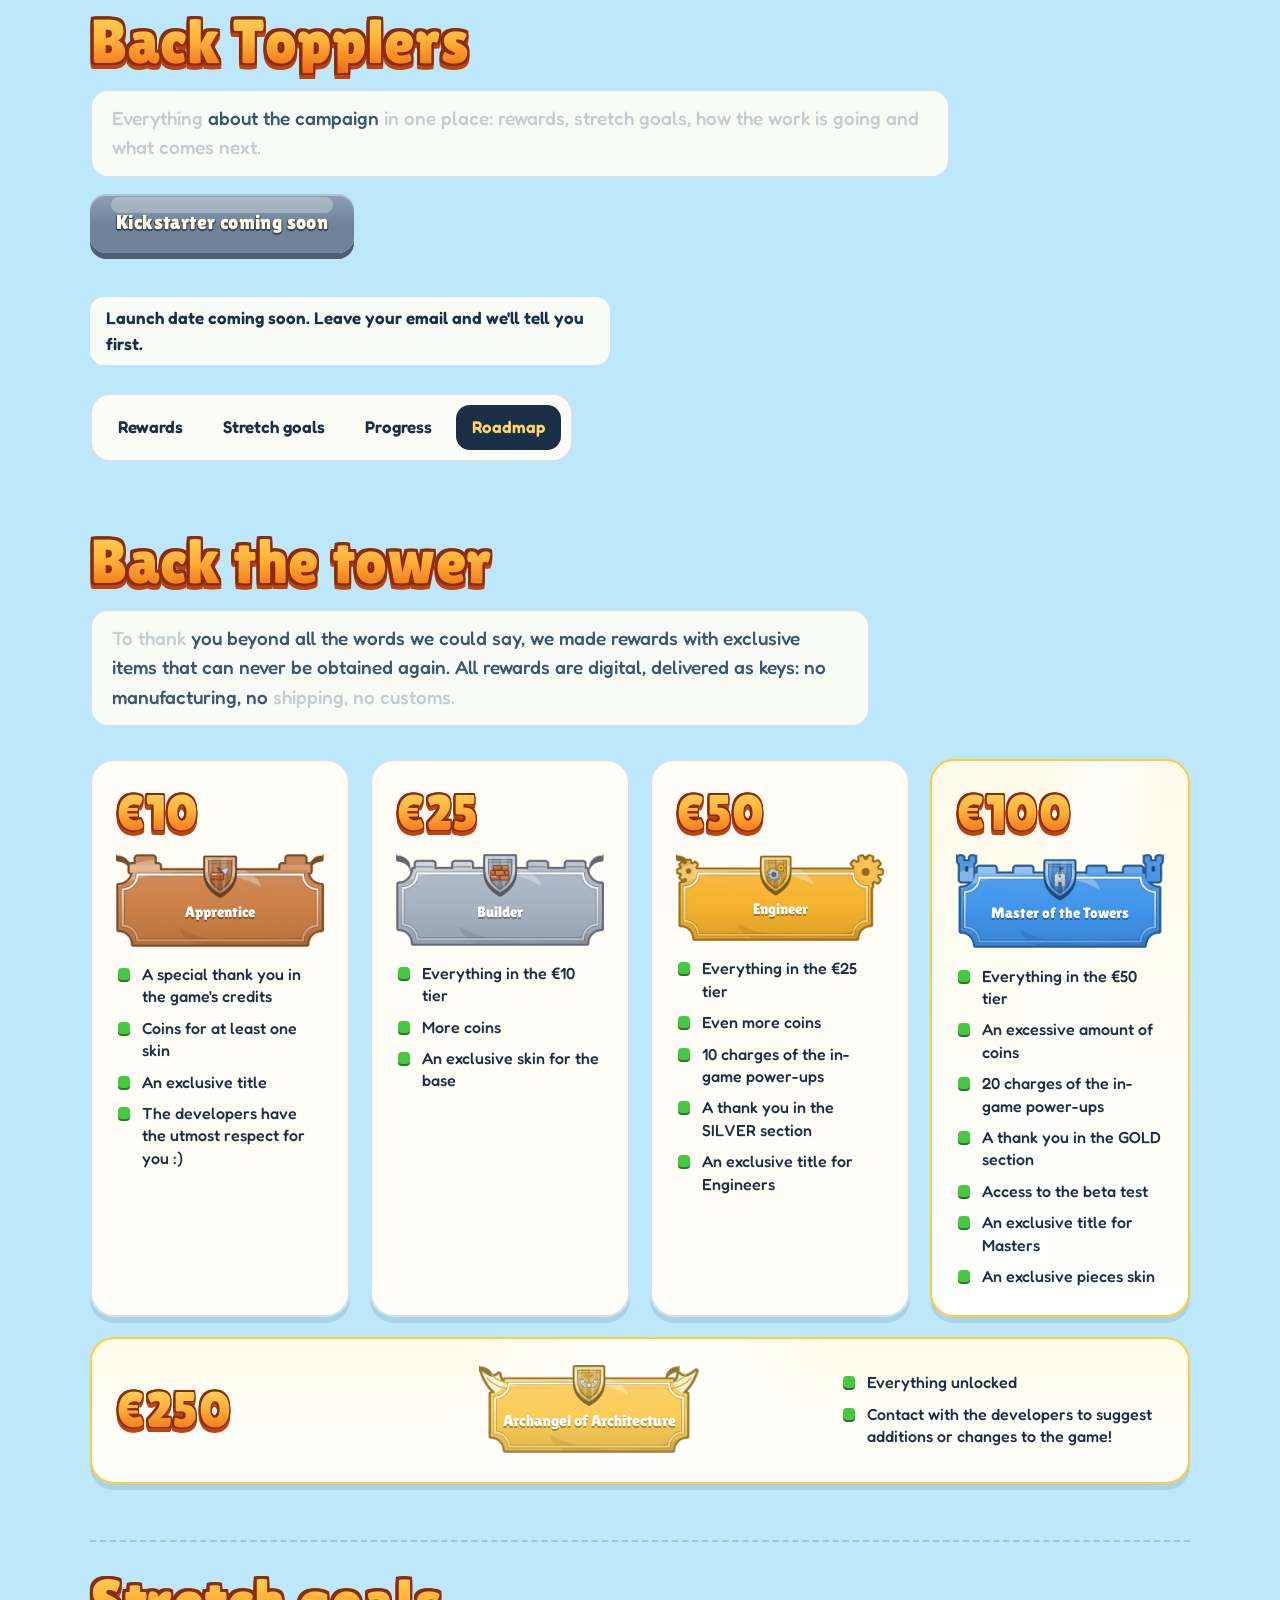
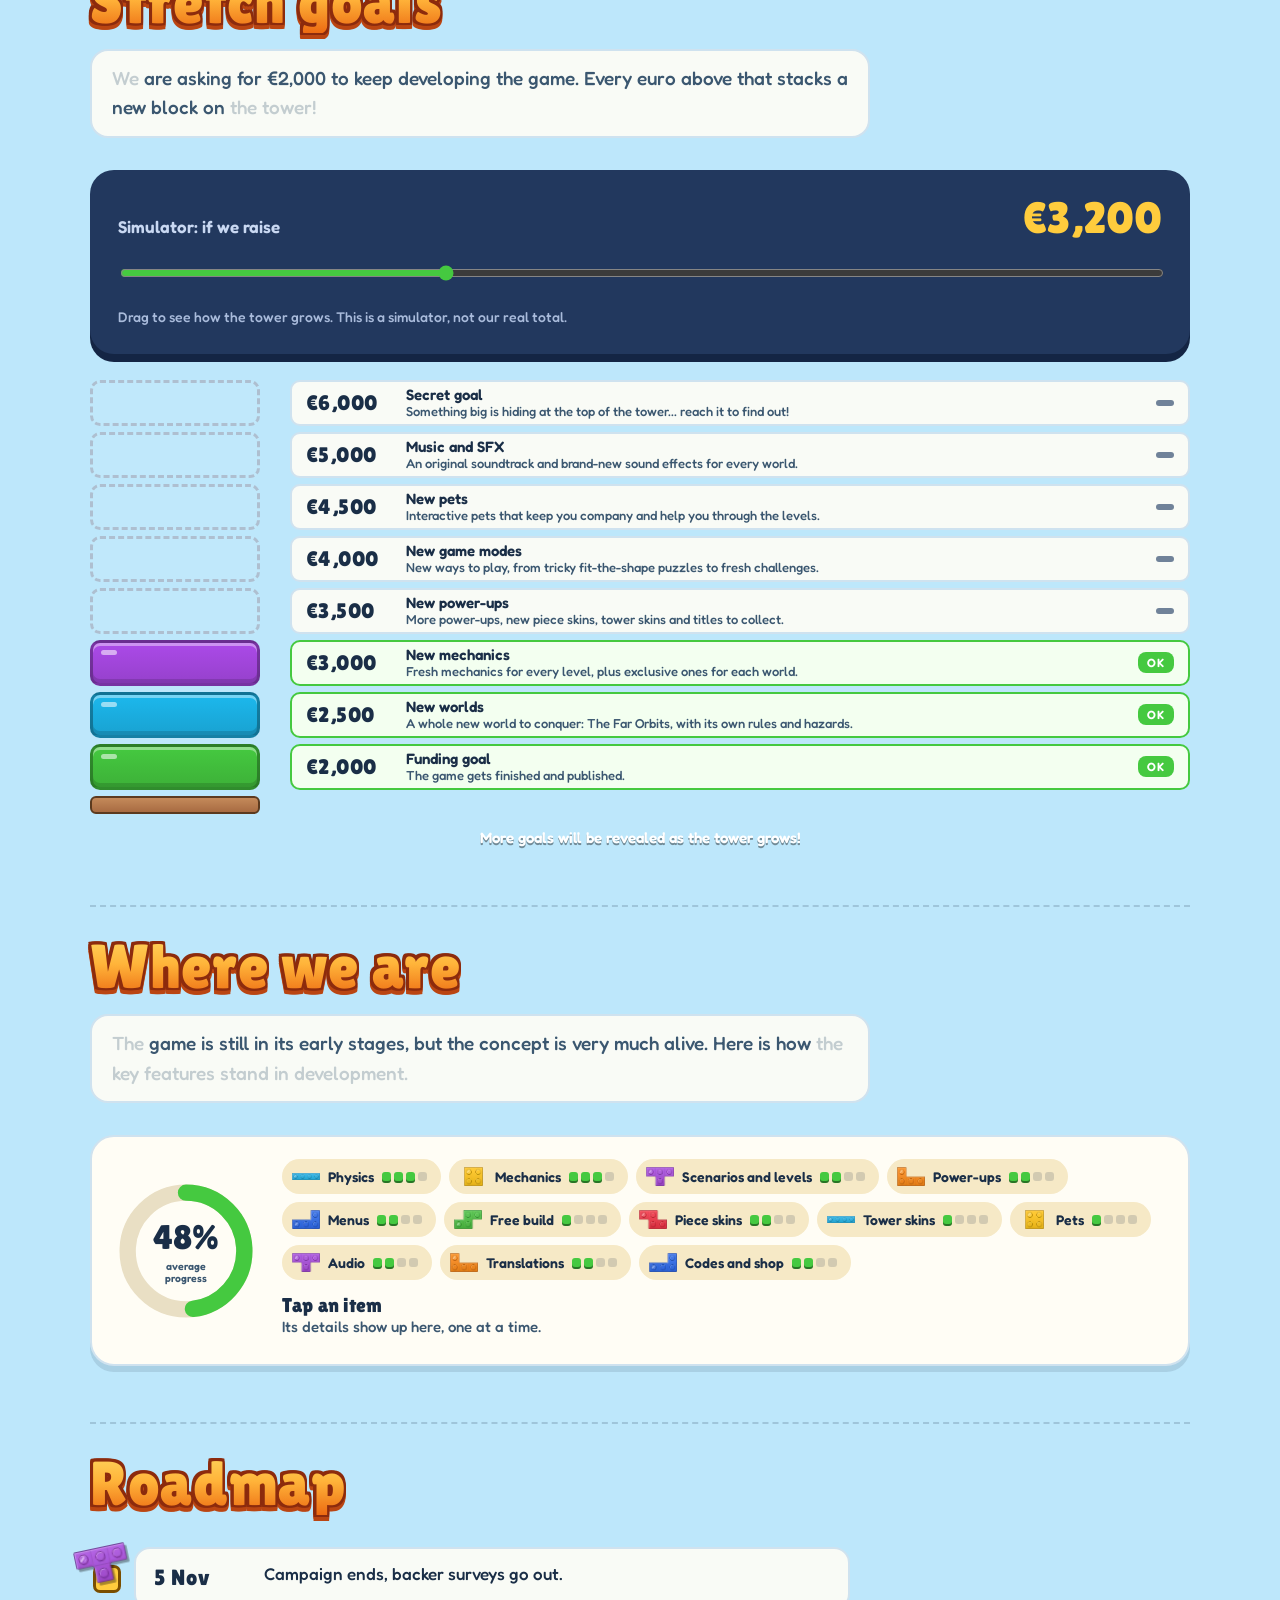
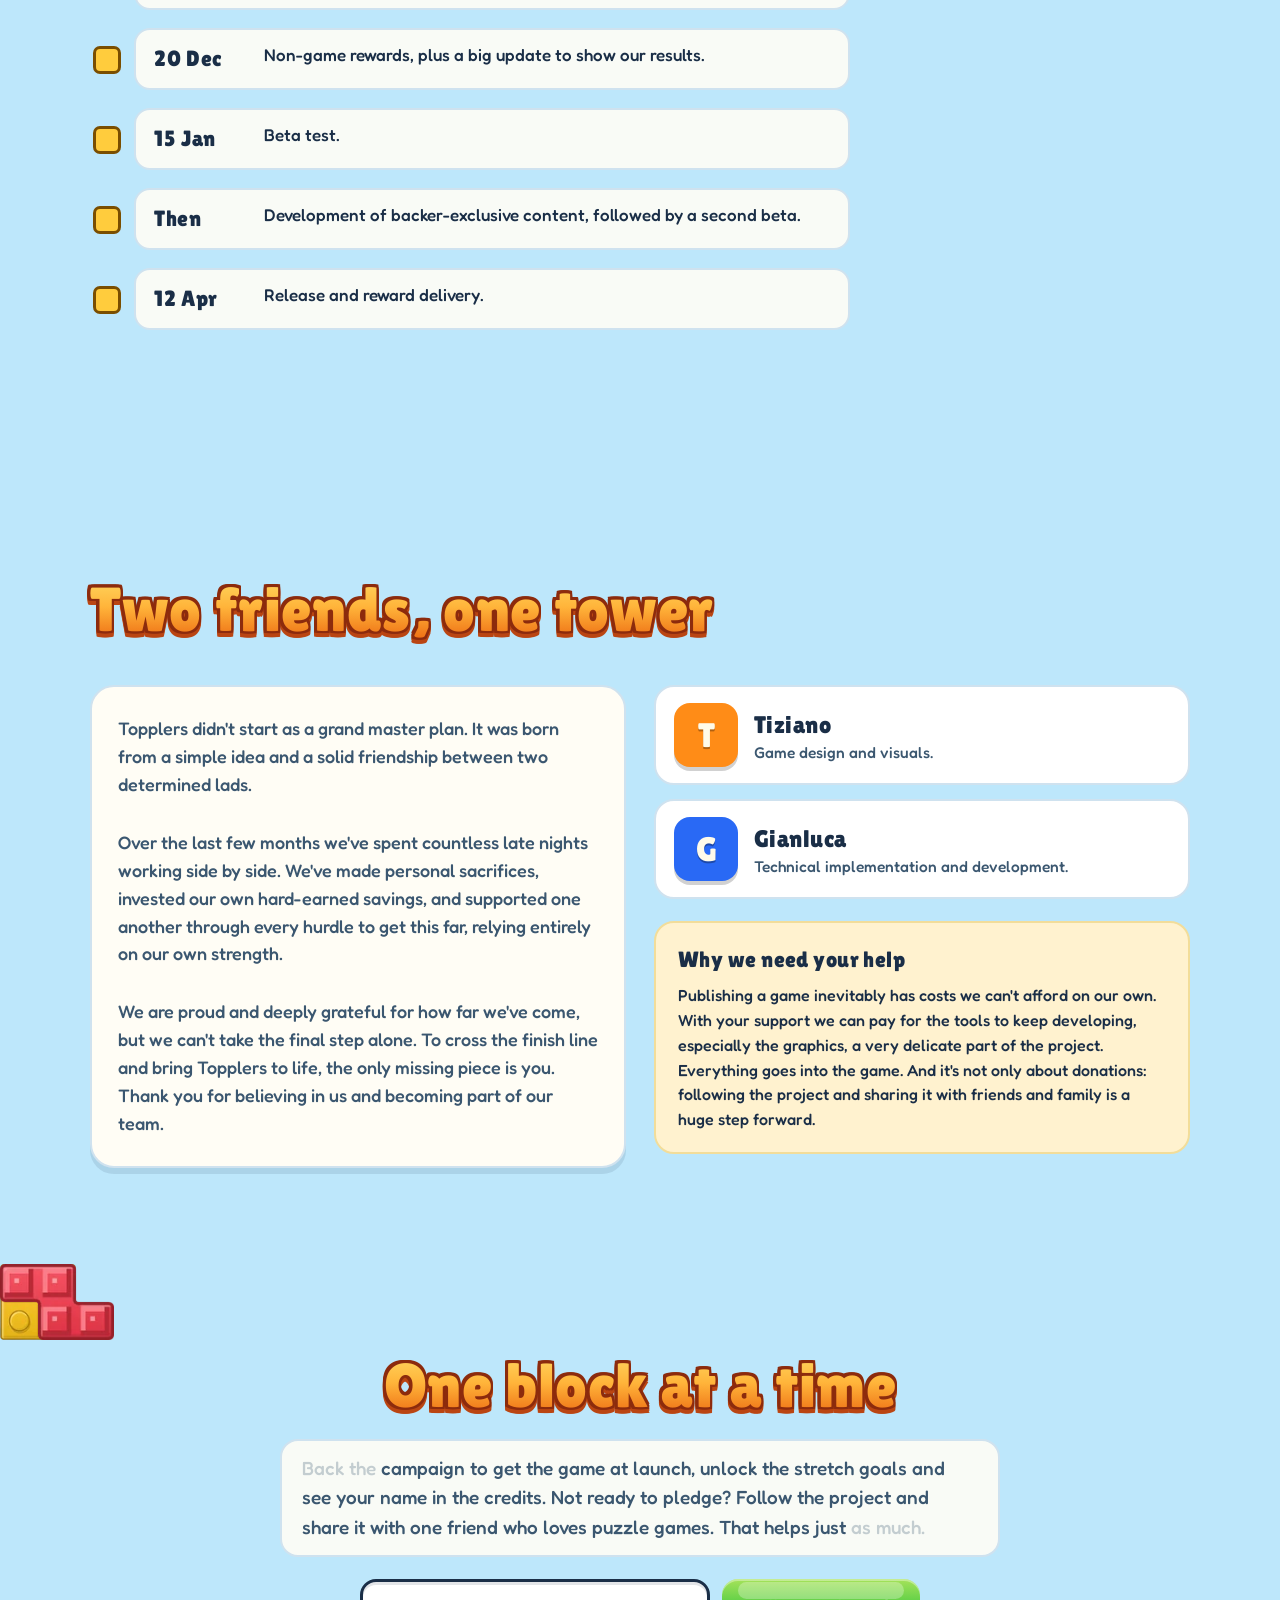
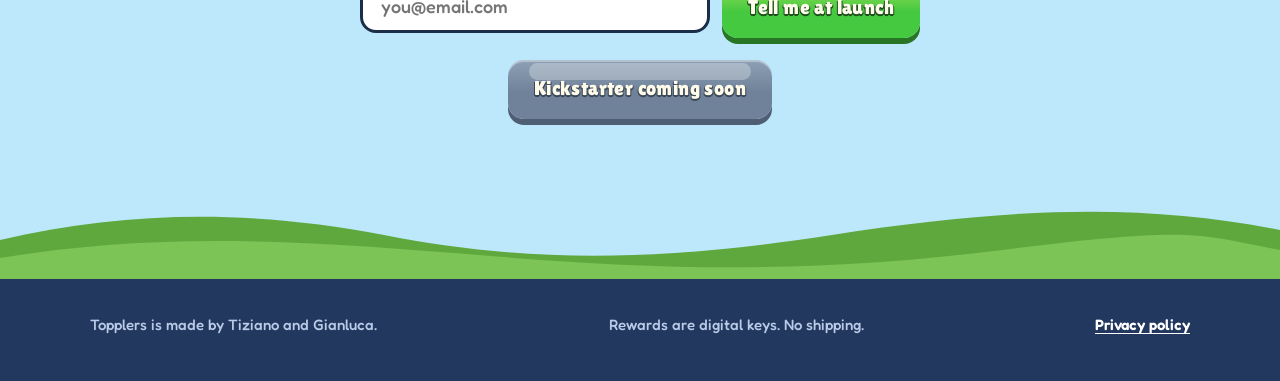
==== commit 443d309a: "Anteprima: torre vera senza pezzi compenetrati Le forme L e J in util.js erano capovolte rispetto ai" ====
--- a/index.html
+++ b/index.html
@@ -15,11 +15,11 @@
 <link rel="preconnect" href="https://fonts.googleapis.com">
 <link rel="preconnect" href="https://fonts.gstatic.com" crossorigin>
 <link rel="stylesheet" href="https://fonts.googleapis.com/css2?family=Fredoka:wght@400;500;600&family=Lilita+One&display=swap">
-<link rel="stylesheet" href="css/base.css?v=20261015">
-<link rel="stylesheet" href="css/componenti.css?v=20261015">
-<link rel="stylesheet" href="css/sezioni.css?v=20261015">
-<link rel="stylesheet" href="css/fluido.css?v=20261015">
-<link rel="stylesheet" href="css/vetrine.css?v=20261015">
+<link rel="stylesheet" href="css/base.css?v=20261015b">
+<link rel="stylesheet" href="css/componenti.css?v=20261015b">
+<link rel="stylesheet" href="css/sezioni.css?v=20261015b">
+<link rel="stylesheet" href="css/fluido.css?v=20261015b">
+<link rel="stylesheet" href="css/vetrine.css?v=20261015b">
 <script>document.documentElement.className = "js";</script>
 </head>
 <body>
@@ -415,25 +415,25 @@
 <script src="vendor/gsap.min.js"></script>
 <script src="vendor/ScrollTrigger.min.js"></script>
 <script src="vendor/matter.min.js"></script>
-<script src="data/config.js?v=20261015"></script>
-<script src="js/ks-flag.js?v=20261015"></script>
-<script src="data/testi.js?v=20261015"></script>
-<script src="js/util.js?v=20261015"></script>
+<script src="data/config.js?v=20261015b"></script>
+<script src="js/ks-flag.js?v=20261015b"></script>
+<script src="data/testi.js?v=20261015b"></script>
+<script src="js/util.js?v=20261015b"></script>
 <script src="js/i18n.js"></script>
-<script src="js/impila.js?v=20261015"></script>
-<script src="js/render.js?v=20261015"></script>
-<script src="js/cielo.js?v=20261015"></script>
-<script src="js/torre.js?v=20261015"></script>
-<script src="js/pezzi.js?v=20261015"></script>
-<script src="js/lab.js?v=20261015"></script>
-<script src="js/mondi.js?v=20261015"></script>
-<script src="js/effetti.js?v=20261015"></script>
-<script src="js/libera.js?v=20261015"></script>
-<script src="js/countdown.js?v=20261015"></script>
-<script src="js/form.js?v=20261015"></script>
-<script src="js/scroll.js?v=20261015"></script>
-<script src="js/vetrine.js?v=20261015"></script>
-<script src="js/fluido.js?v=20261015"></script>
-<script src="js/main.js?v=20261015"></script>
+<script src="js/impila.js?v=20261015b"></script>
+<script src="js/render.js?v=20261015b"></script>
+<script src="js/cielo.js?v=20261015b"></script>
+<script src="js/torre.js?v=20261015b"></script>
+<script src="js/pezzi.js?v=20261015b"></script>
+<script src="js/lab.js?v=20261015b"></script>
+<script src="js/mondi.js?v=20261015b"></script>
+<script src="js/effetti.js?v=20261015b"></script>
+<script src="js/libera.js?v=20261015b"></script>
+<script src="js/countdown.js?v=20261015b"></script>
+<script src="js/form.js?v=20261015b"></script>
+<script src="js/scroll.js?v=20261015b"></script>
+<script src="js/vetrine.js?v=20261015b"></script>
+<script src="js/fluido.js?v=20261015b"></script>
+<script src="js/main.js?v=20261015b"></script>
 </body>
 </html>
--- a/css/sezioni.css
+++ b/css/sezioni.css
@@ -69,7 +69,7 @@
 
 /* ---------- anteprima della torre (personalizzazione) ---------- */
 .lab { display: grid; grid-template-columns: minmax(0, 1.05fr) minmax(0, 1fr); gap: 26px; background: var(--paper); border: 2px solid var(--line); border-radius: 30px; padding: 22px; box-shadow: 0 8px 0 rgba(26, 46, 71, .12); margin-bottom: 22px; align-items: stretch; }
-.lab-stage { --c: 28px; --ps: 1; position: relative; height: calc(var(--c) * 14.6); border-radius: 22px; overflow: hidden; isolation: isolate; border: 3px solid var(--ink);
+.lab-stage { --c: 28px; --ps: 1; position: relative; height: calc(var(--c) * 15.8); border-radius: 22px; overflow: hidden; isolation: isolate; border: 3px solid var(--ink);
   background: linear-gradient(#2f6fcf 0%, #6fb4ee 55%, #ffd9a6 100%); }
 .lab-sun { position: absolute; z-index: 0; right: 9%; top: calc(var(--c) * 1.4); width: calc(var(--c) * 2.6); height: calc(var(--c) * 2.6); border-radius: 50%; background: radial-gradient(circle, #fff6c2 0 38%, #ffe27a 39% 66%, rgba(255, 226, 122, .3) 67% 100%); animation: pulse 5s ease-in-out infinite; }
 .lab-cloud { position: absolute; width: calc(var(--c) * 3.4); height: calc(var(--c) * 1.1); border-radius: 99px; background: rgba(255, 255, 255, .88); z-index: 0; animation: drift2 40s linear infinite; }
@@ -78,8 +78,11 @@
 .lab-cloud.c-b { top: calc(var(--c) * 5.2); left: -25%; scale: .7; animation-duration: 58s; animation-delay: -22s; }
 @keyframes drift2 { to { translate: calc(var(--c) * 17) 0; } }
 .lab-far { position: absolute; z-index: 0; left: -5%; right: -5%; bottom: calc(var(--c) * 1.3); height: calc(var(--c) * 3.2); background: radial-gradient(ellipse at 20% 100%, #9fd37e 0 40%, transparent 41%), radial-gradient(ellipse at 70% 100%, #8cc86a 0 45%, transparent 46%); opacity: .9; }
-.lab-base { position: absolute; z-index: 1; left: 50%; width: calc(var(--c) * 7.1); margin-left: calc(var(--c) * -3.55); top: calc(var(--c) * 8.9); height: auto; max-width: none; user-select: none; -webkit-user-drag: none; }
-.lab-stack { position: absolute; z-index: 2; left: 50%; margin-left: calc(var(--c) * -3.5); bottom: calc(var(--c) * 5.7); width: calc(var(--c) * 7); height: calc(var(--c) * 7); }
+.lab-base { position: absolute; z-index: 1; left: 50%; width: calc(var(--c) * 7.1); margin-left: calc(var(--c) * -3.55); top: calc(var(--c) * 10.1); height: auto; max-width: none; user-select: none; -webkit-user-drag: none; }
+.lab-stack { position: absolute; z-index: 2; left: 50%; margin-left: calc(var(--c) * -3.5); bottom: calc(var(--c) * 5.7); width: calc(var(--c) * 7); height: calc(var(--c) * 9); transform-origin: 50% 100%; animation: oscilla 4.6s ease-in-out infinite; }
+/* la torre respira appena, come in partita: ruota sul basamento (rotate, cosi' non litiga coi transform di gsap) */
+@keyframes oscilla { 0%, 100% { rotate: -.5deg; } 50% { rotate: .5deg; } }
+@media (prefers-reduced-motion: reduce) { .lab-stack { animation: none; } }
 .lab-ground { position: absolute; z-index: 3; left: -2%; right: -2%; bottom: 0; height: calc(var(--c) * 1.5); background: linear-gradient(#7cc456 0 30%, #5fa83d 30%); border-top: 3px solid #3f7f2c; }
 .lab-pet { position: absolute; z-index: 4; left: calc(50% + var(--c) * 2.1); bottom: calc(var(--c) * 1.3); width: calc(var(--c) * 4); height: calc(var(--c) * 3.6); padding: 0; border: 0; background: none; cursor: pointer; }
 .lab-pet .petspr { position: absolute; left: 0; bottom: 0; transform: scale(var(--ps)); transform-origin: 0 100%; }
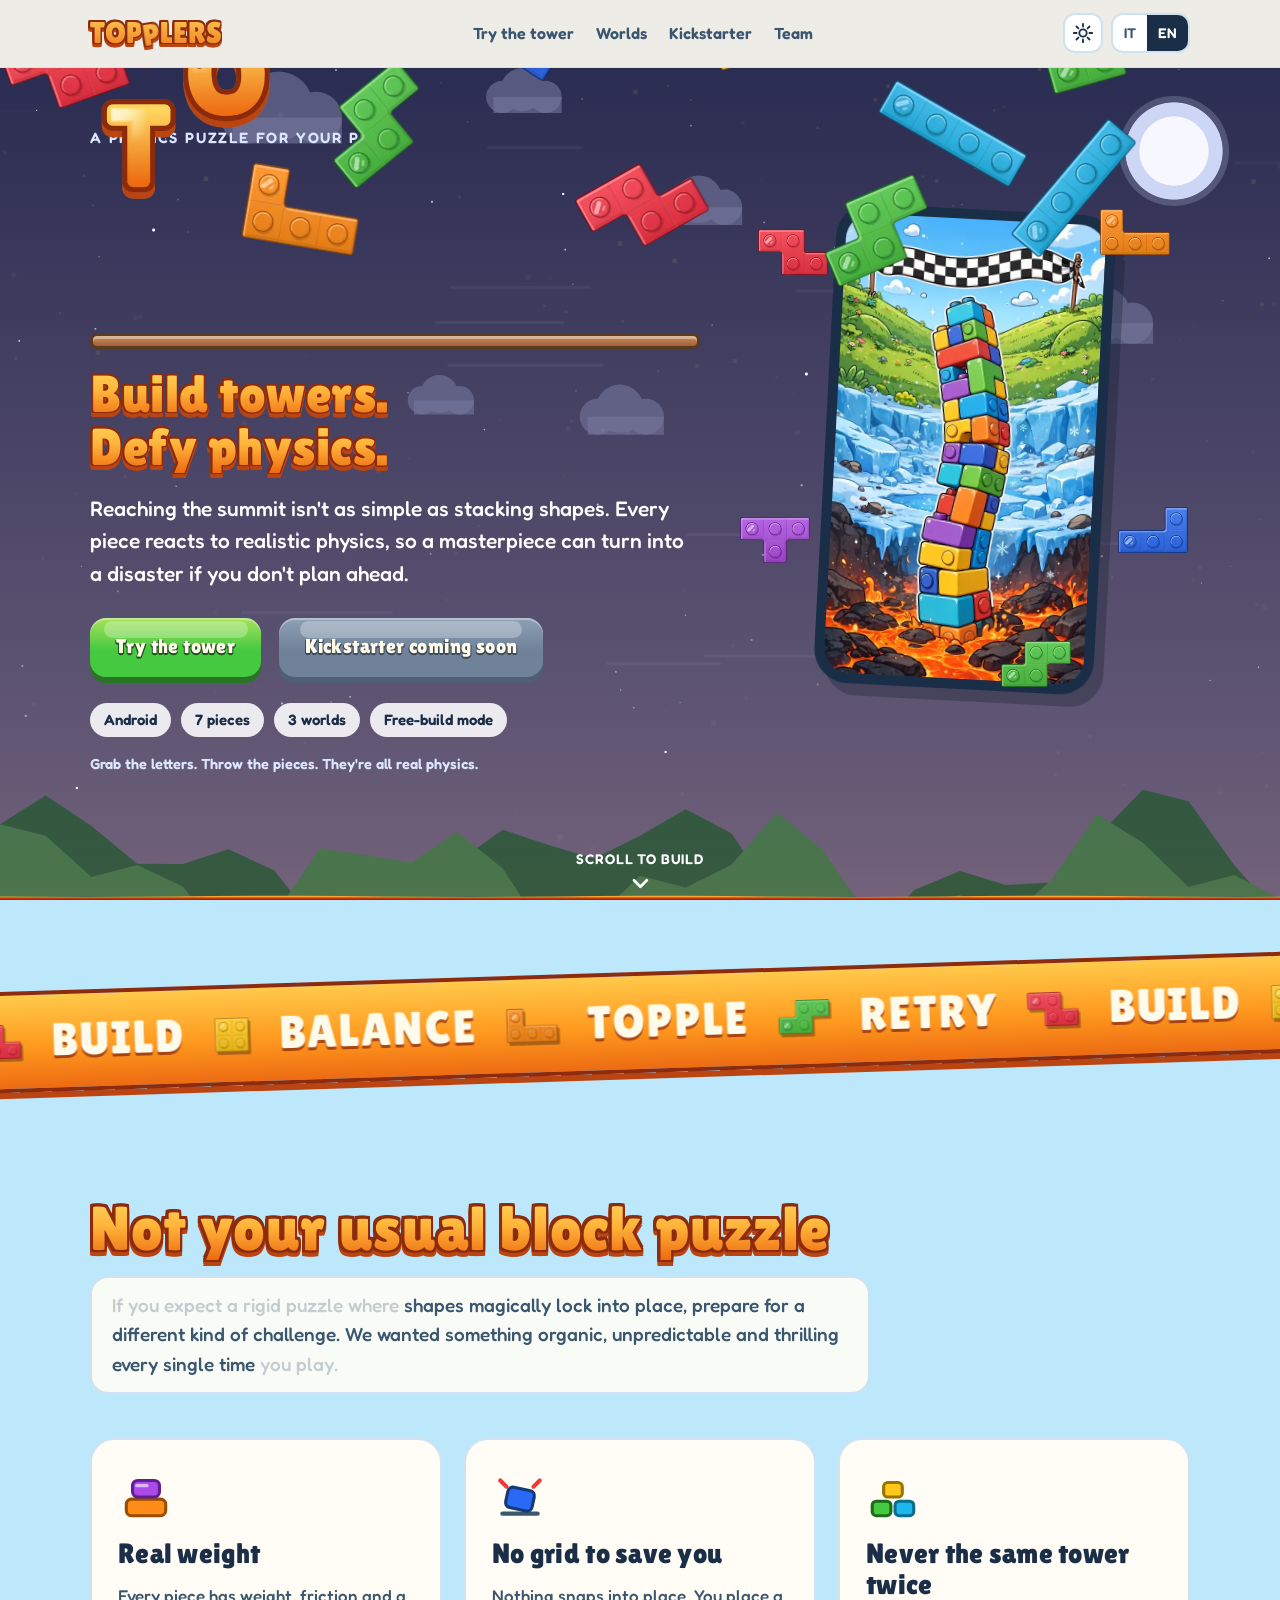
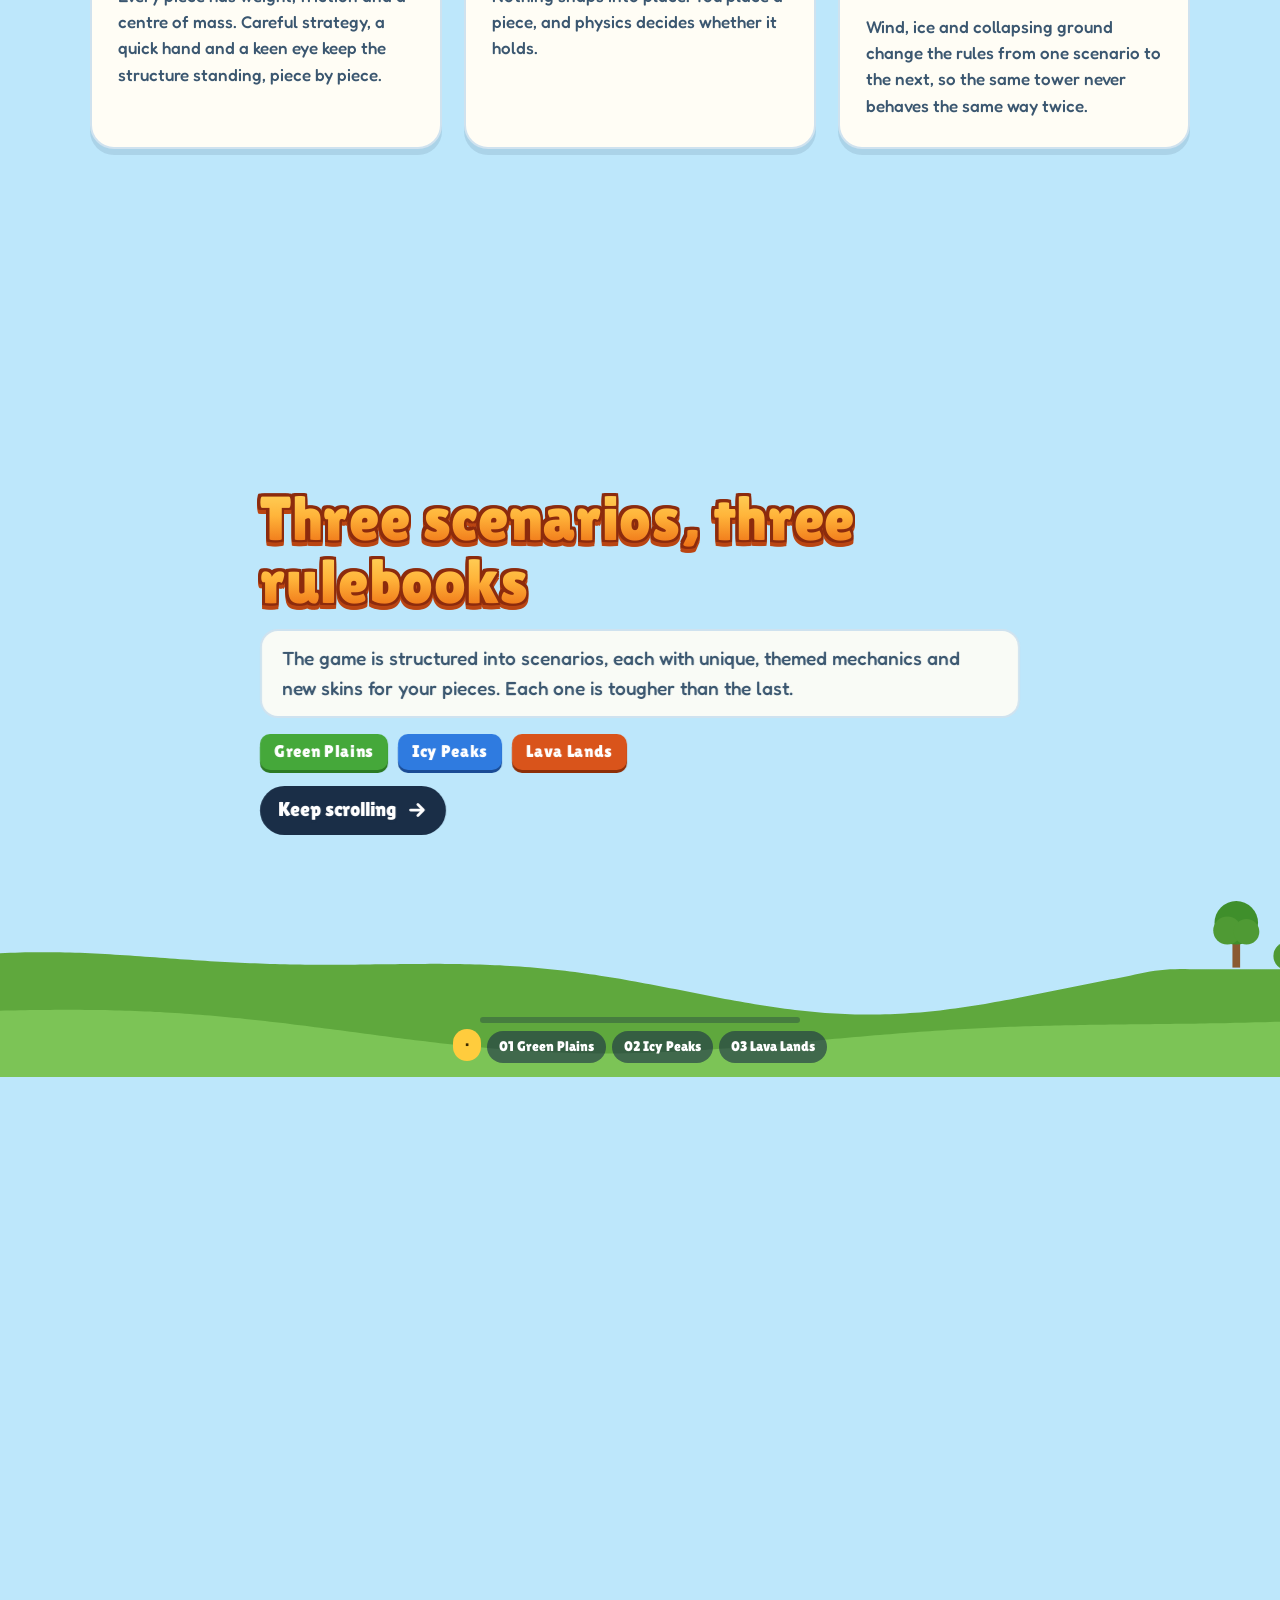
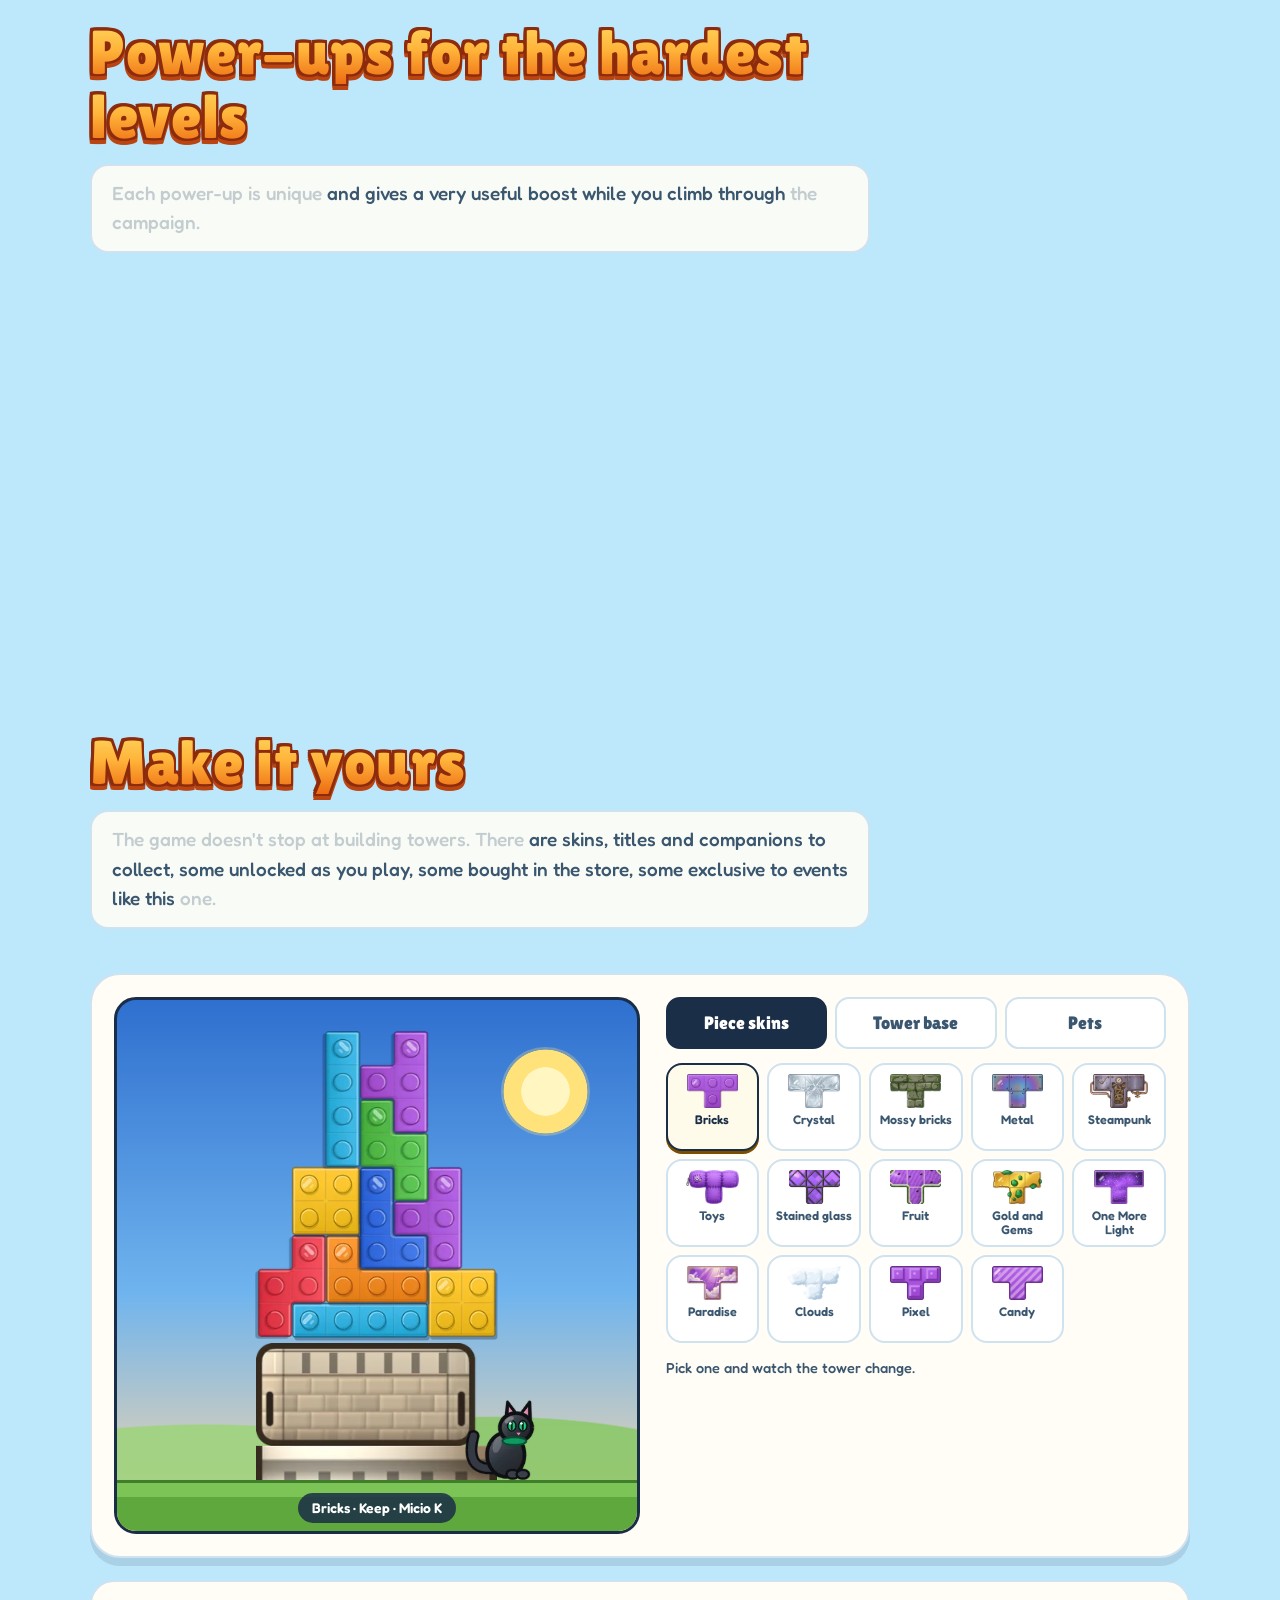
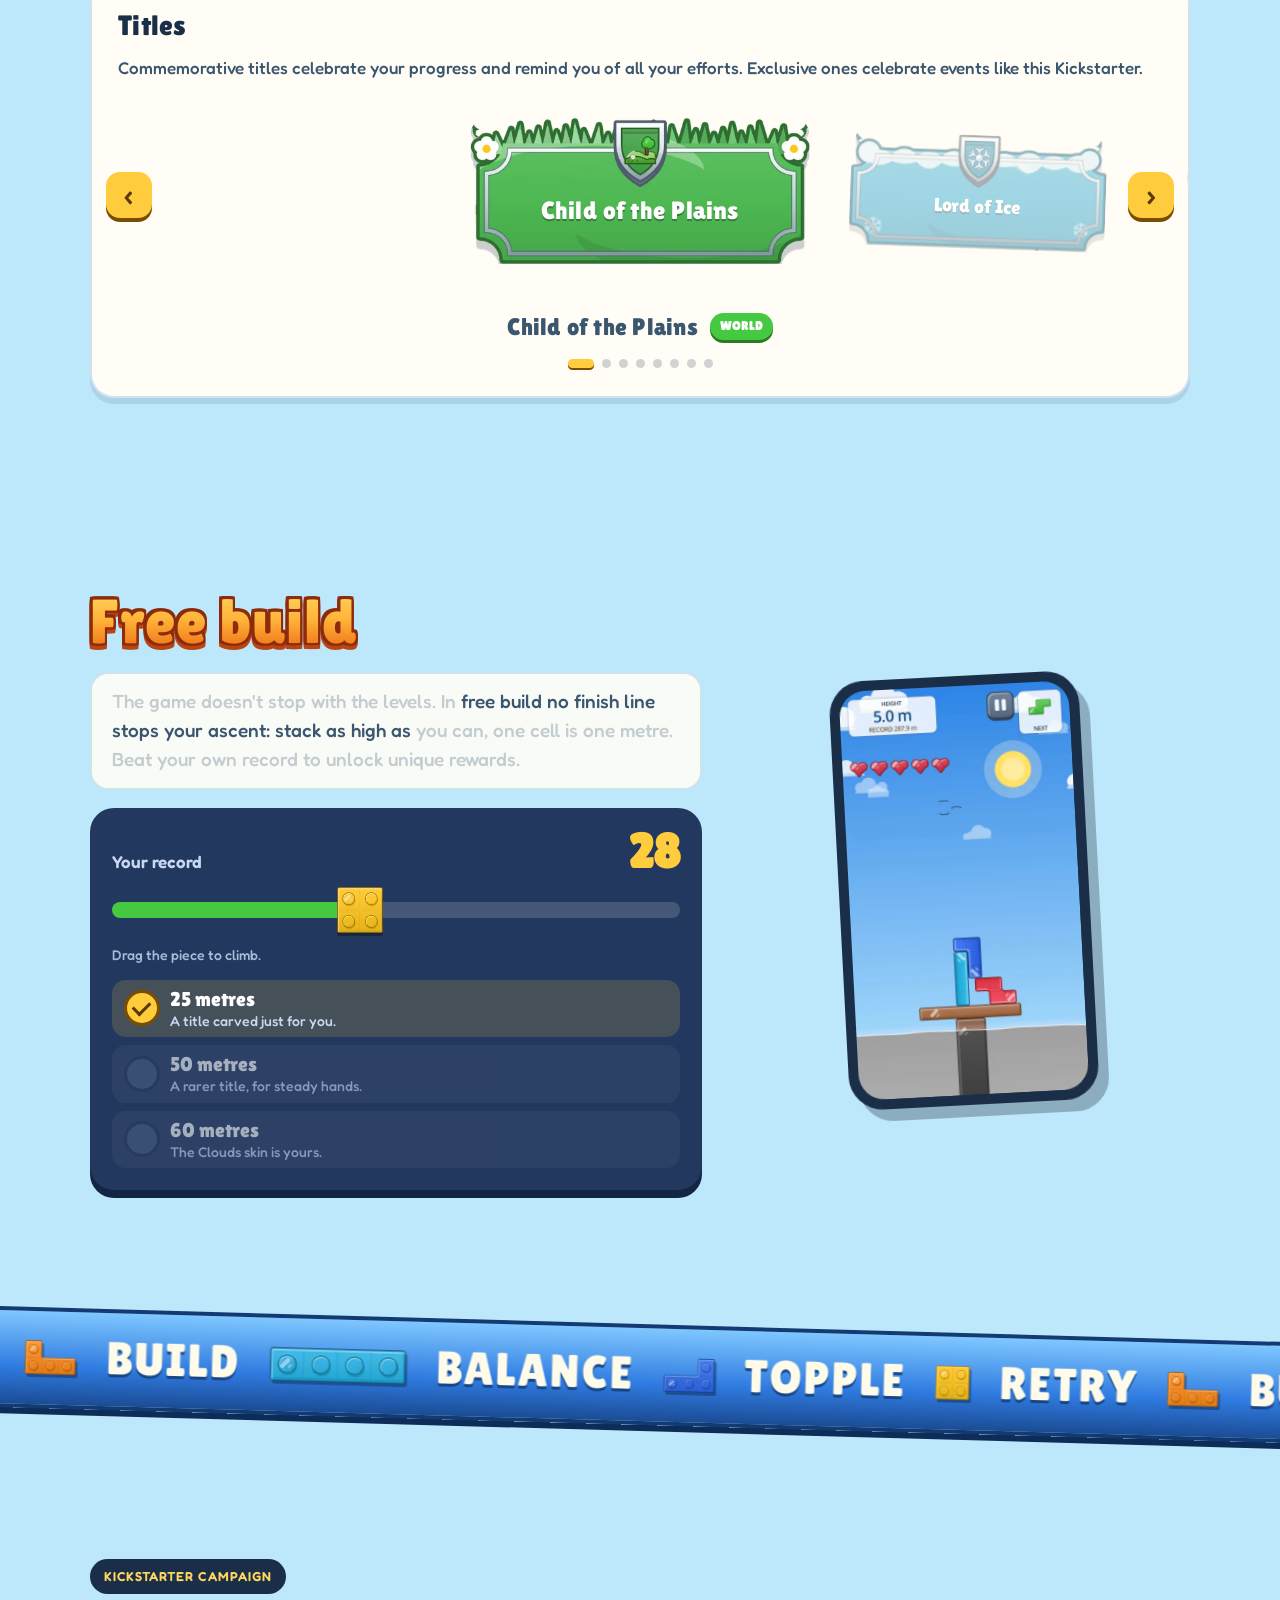
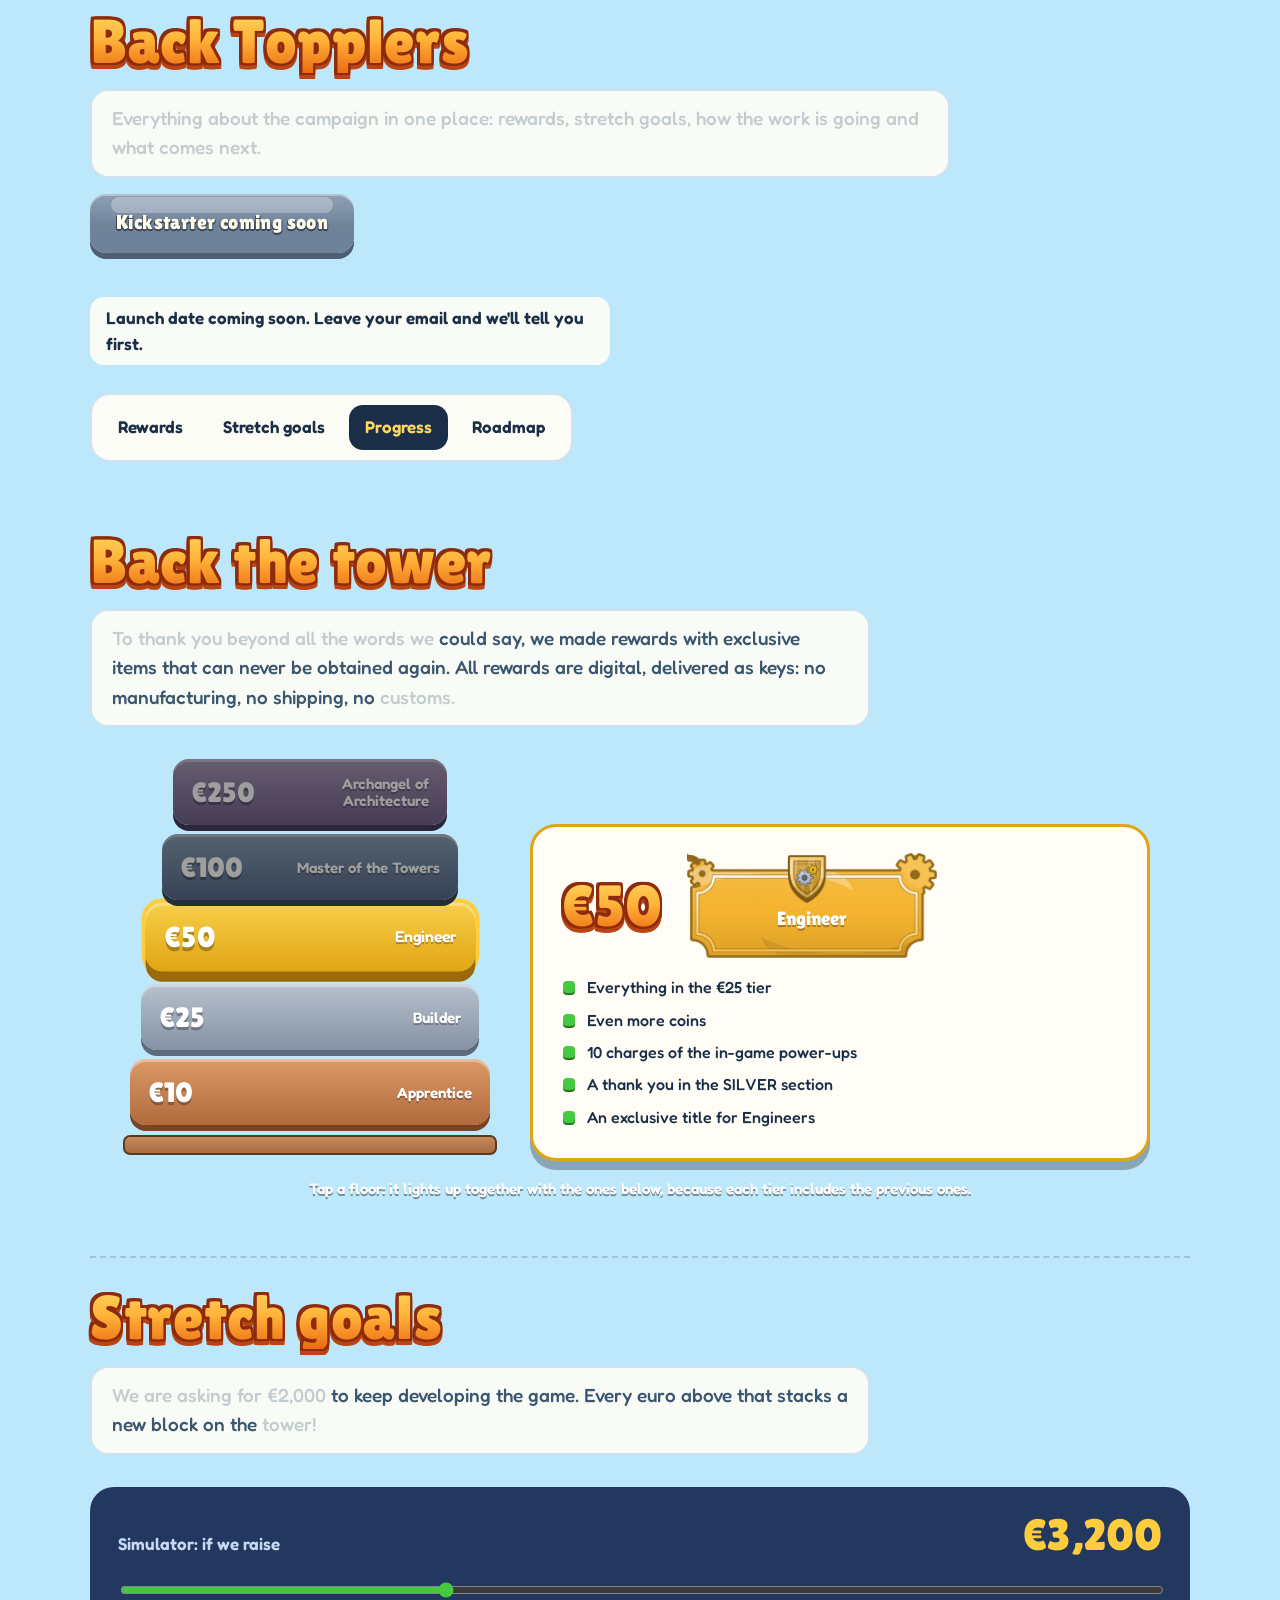
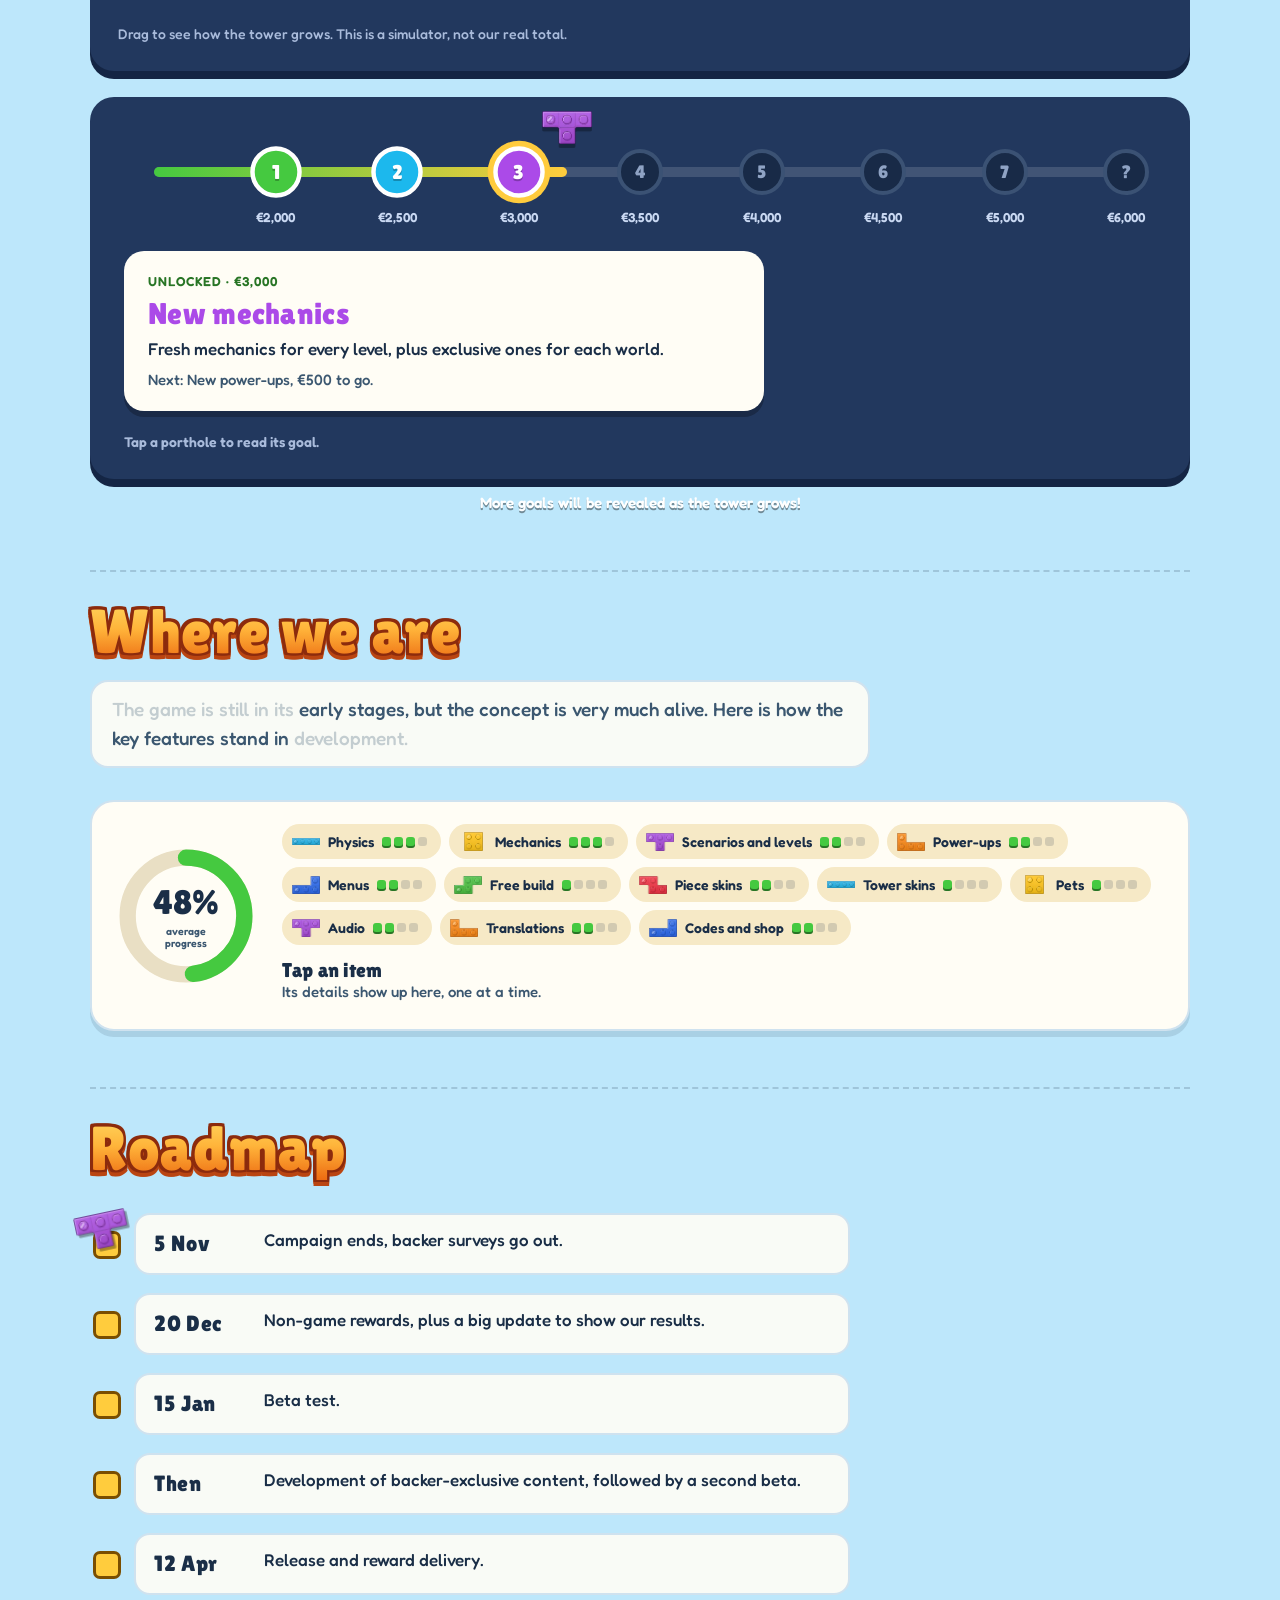
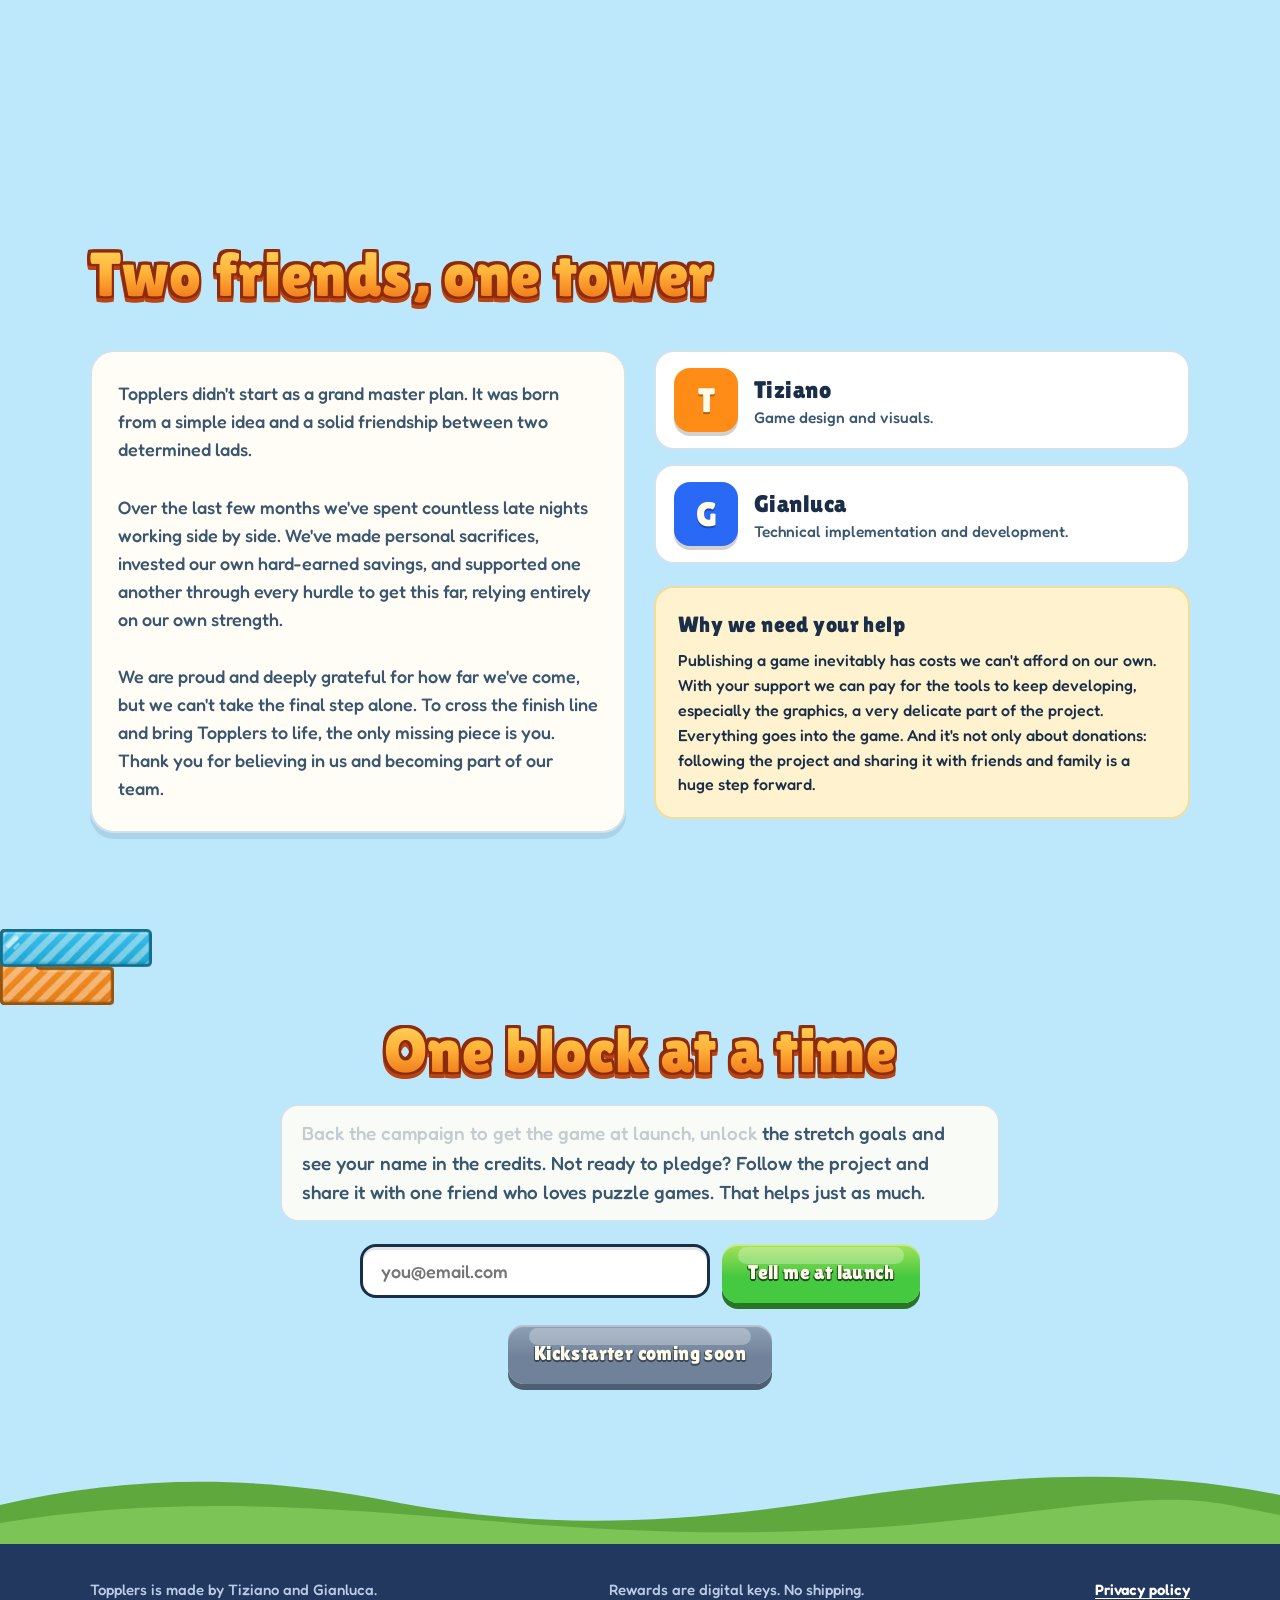
==== commit afb72e84: "Kickstarter: ricompense a torre di piani e stretch goal a sentiero di oblo' Ricompense: ogni livello" ====
--- a/index.html
+++ b/index.html
@@ -15,11 +15,12 @@
 <link rel="preconnect" href="https://fonts.googleapis.com">
 <link rel="preconnect" href="https://fonts.gstatic.com" crossorigin>
 <link rel="stylesheet" href="https://fonts.googleapis.com/css2?family=Fredoka:wght@400;500;600&family=Lilita+One&display=swap">
-<link rel="stylesheet" href="css/base.css?v=20261015b">
-<link rel="stylesheet" href="css/componenti.css?v=20261015b">
-<link rel="stylesheet" href="css/sezioni.css?v=20261015b">
-<link rel="stylesheet" href="css/fluido.css?v=20261015b">
-<link rel="stylesheet" href="css/vetrine.css?v=20261015b">
+<link rel="stylesheet" href="css/base.css?v=20261015c">
+<link rel="stylesheet" href="css/componenti.css?v=20261015c">
+<link rel="stylesheet" href="css/sezioni.css?v=20261015c">
+<link rel="stylesheet" href="css/fluido.css?v=20261015c">
+<link rel="stylesheet" href="css/vetrine.css?v=20261015c">
+<link rel="stylesheet" href="css/ks.css?v=20261015c">
 <script>document.documentElement.className = "js";</script>
 </head>
 <body>
@@ -325,7 +326,11 @@
   <div class="ks-block" id="rewards">
     <div class="ks-in">
       <div class="sec-head"><h2 class="pl" data-t="rew_h"></h2><p class="lede" data-t="rew_p"></p></div>
-      <div class="tiers" id="tiers"></div>
+      <div class="piani" id="tiers">
+        <div class="pi-torre"><div class="pi-floors" id="piFloors" role="group" data-t-aria="rew_h"></div><div class="pi-base" aria-hidden="true"></div></div>
+        <div class="pi-cards" id="piCards" aria-live="polite"></div>
+      </div>
+      <p class="ks-hint" data-t="rew_tap"></p>
     </div>
   </div>
 
@@ -338,9 +343,10 @@
         <input type="range" id="sim" min="1500" max="7000" step="50" value="3200">
         <small data-t="sim_note"></small>
       </div>
-      <div class="goals">
-        <div class="tower" id="tower" aria-hidden="true"></div>
-        <div class="glist" id="glist"></div>
+      <div class="sentiero" id="glist">
+        <div class="se-path" id="sePath"><div class="se-rail" aria-hidden="true"></div><div class="se-fill" id="seFill" aria-hidden="true"></div></div>
+        <div class="se-card" id="seCard" aria-live="polite"></div>
+        <p class="ks-hint" data-t="gb_tap"></p>
       </div>
       <p class="morewrap" data-t="more_goals"></p>
     </div>
@@ -415,25 +421,25 @@
 <script src="vendor/gsap.min.js"></script>
 <script src="vendor/ScrollTrigger.min.js"></script>
 <script src="vendor/matter.min.js"></script>
-<script src="data/config.js?v=20261015b"></script>
-<script src="js/ks-flag.js?v=20261015b"></script>
-<script src="data/testi.js?v=20261015b"></script>
-<script src="js/util.js?v=20261015b"></script>
+<script src="data/config.js?v=20261015c"></script>
+<script src="js/ks-flag.js?v=20261015c"></script>
+<script src="data/testi.js?v=20261015c"></script>
+<script src="js/util.js?v=20261015c"></script>
 <script src="js/i18n.js"></script>
-<script src="js/impila.js?v=20261015b"></script>
-<script src="js/render.js?v=20261015b"></script>
-<script src="js/cielo.js?v=20261015b"></script>
-<script src="js/torre.js?v=20261015b"></script>
-<script src="js/pezzi.js?v=20261015b"></script>
-<script src="js/lab.js?v=20261015b"></script>
-<script src="js/mondi.js?v=20261015b"></script>
-<script src="js/effetti.js?v=20261015b"></script>
-<script src="js/libera.js?v=20261015b"></script>
-<script src="js/countdown.js?v=20261015b"></script>
-<script src="js/form.js?v=20261015b"></script>
-<script src="js/scroll.js?v=20261015b"></script>
-<script src="js/vetrine.js?v=20261015b"></script>
-<script src="js/fluido.js?v=20261015b"></script>
-<script src="js/main.js?v=20261015b"></script>
+<script src="js/impila.js?v=20261015c"></script>
+<script src="js/render.js?v=20261015c"></script>
+<script src="js/cielo.js?v=20261015c"></script>
+<script src="js/torre.js?v=20261015c"></script>
+<script src="js/pezzi.js?v=20261015c"></script>
+<script src="js/lab.js?v=20261015c"></script>
+<script src="js/mondi.js?v=20261015c"></script>
+<script src="js/effetti.js?v=20261015c"></script>
+<script src="js/libera.js?v=20261015c"></script>
+<script src="js/countdown.js?v=20261015c"></script>
+<script src="js/form.js?v=20261015c"></script>
+<script src="js/scroll.js?v=20261015c"></script>
+<script src="js/vetrine.js?v=20261015c"></script>
+<script src="js/fluido.js?v=20261015c"></script>
+<script src="js/main.js?v=20261015c"></script>
 </body>
 </html>
--- a/css/ks.css
+++ b/css/ks.css
@@ -0,0 +1,76 @@
+/* Kickstarter: ricompense come torre a piani e stretch goal come sentiero di oblo'. */
+
+/* ---------- ricompense ---------- */
+.piani { display: grid; grid-template-columns: minmax(0, 360px) minmax(0, 620px); justify-content: center; gap: 40px; align-items: end; }
+.pi-torre { display: grid; gap: 0; padding-bottom: 6px; }
+.pi-floors { display: flex; flex-direction: column-reverse; align-items: center; gap: 9px; }
+.pi-floor { all: unset; box-sizing: border-box; width: var(--w); min-height: 66px; display: grid; grid-template-columns: auto minmax(0, 1fr); align-items: center; gap: 14px; padding: 8px 18px;
+  border-radius: 16px; cursor: pointer; color: #fff; background: linear-gradient(var(--c1), var(--c2)); box-shadow: 0 6px 0 var(--c3), inset 0 3px 0 rgba(255, 255, 255, .35);
+  filter: saturate(.3) brightness(.62); transition: transform .4s cubic-bezier(.3, 1.6, .5, 1), filter .35s, box-shadow .3s; }
+.pi-floor:hover { filter: saturate(.6) brightness(.85); }
+.pi-floor.lit { filter: none; }
+.pi-floor.cur { transform: translateY(-5px) scale(1.04); box-shadow: 0 10px 0 var(--c3), 0 0 0 4px var(--gold), inset 0 3px 0 rgba(255, 255, 255, .35); }
+.pi-floor:focus-visible { outline: 3px solid var(--gold); outline-offset: 4px; }
+.pi-price { font-family: var(--f-display); font-size: 28px; line-height: 1; white-space: nowrap; color: #fff; text-shadow: 0 3px 0 rgba(0, 0, 0, .28); }
+.pi-name { font-weight: 600; font-size: 15px; line-height: 1.15; text-align: right; text-wrap: balance; text-shadow: 0 2px 0 rgba(0, 0, 0, .28); }
+.pi-base { width: 104%; justify-self: center; height: 20px; margin-top: 10px; border-radius: 7px; background: linear-gradient(#c48a5a, #a86b42); border: 2px solid #5c3a1e; }
+
+.pi-cards { display: grid; min-width: 0; }
+.pi-card { grid-area: 1 / 1; min-width: 0; display: flex; flex-direction: column; gap: 18px; background: var(--paper); border: 3px solid var(--c2); border-radius: 26px; padding: 26px 28px 30px;
+  box-shadow: 0 9px 0 rgba(0, 0, 0, .28); opacity: 0; visibility: hidden; transition: opacity .3s, visibility .3s; }
+.pi-card.on { opacity: 1; visibility: visible; }
+.pi-head { display: flex; align-items: center; gap: 14px 24px; flex-wrap: wrap; }
+.pi-head .price { font-size: 58px; line-height: 1; }
+.pi-head .targa { width: min(250px, 100%); }
+.pi-card ul { list-style: none; margin: 0; padding: 0; display: grid; gap: 10px; }
+.pi-card.long ul { grid-template-columns: repeat(2, minmax(0, 1fr)); gap: 10px 26px; }
+.pi-card li { position: relative; padding-left: 26px; font-size: 16px; line-height: 1.4; }
+.pi-card li::before { content: ""; position: absolute; left: 2px; top: 5px; width: 12px; height: 12px; border-radius: 4px; background: var(--green); box-shadow: 0 2px 0 var(--green-lo); }
+
+.ks-hint { margin: 16px 0 0; text-align: center; color: #fff; font-size: 15px; font-weight: 600; text-shadow: 0 2px 0 rgba(0, 0, 0, .4); }
+
+/* ---------- stretch goal ---------- */
+.sentiero { display: grid; gap: 20px; background: var(--night); border-radius: 24px; padding: 30px 34px 26px; box-shadow: 0 8px 0 #142544; }
+.se-path { position: relative; height: 104px; margin-inline: 30px; }
+.se-rail, .se-fill { position: absolute; left: 0; top: 40px; height: 10px; border-radius: 99px; }
+.se-rail { right: 0; background: rgba(255, 255, 255, .14); }
+.se-fill { width: 0; background: linear-gradient(90deg, var(--green), var(--gold)); transition: width .25s; }
+.se-o { all: unset; box-sizing: border-box; position: absolute; top: 22px; width: 46px; height: 46px; translate: -50% 0; border-radius: 50%; border: 4px solid #3b5274; background: #182a47;
+  color: #8fa3c4; display: grid; place-items: center; font: 400 18px/1 var(--f-display); cursor: pointer; transition: transform .35s cubic-bezier(.3, 1.8, .5, 1), background .3s, border-color .3s; }
+.se-o.on { background: var(--k); border-color: #fff; color: #fff; transform: scale(1.12); text-shadow: 0 2px 0 rgba(0, 0, 0, .25); }
+.se-o.sel { box-shadow: 0 0 0 5px var(--gold); }
+.se-o:focus-visible { outline: 3px solid var(--gold); outline-offset: 4px; }
+.se-amt { position: absolute; top: 80px; translate: -50% 0; font-size: 13px; font-weight: 600; color: #c9d8f2; white-space: nowrap; font-variant-numeric: tabular-nums; }
+.se-walker { position: absolute; z-index: 2; top: -16px; width: 50px; height: auto; max-width: none; translate: -50% 0; transition: left .25s; pointer-events: none; filter: drop-shadow(0 4px 0 rgba(0, 0, 0, .3)); }
+.se-card { display: grid; gap: 6px; max-width: 640px; background: var(--paper); color: var(--ink); border-radius: 20px; padding: 20px 24px; box-shadow: 0 6px 0 rgba(0, 0, 0, .25); }
+.se-card h3 { margin: 0; font: 400 30px/1.1 var(--f-display); letter-spacing: .01em; color: var(--k, var(--ink)); }
+.se-card p { margin: 0; }
+.se-k { font-size: 13px; font-weight: 600; letter-spacing: .07em; text-transform: uppercase; color: var(--shut); }
+.se-k.ok { color: var(--green-lo); }
+.se-next { color: var(--ink2); font-size: 15px; }
+.sentiero .ks-hint { margin: 0; text-align: left; color: #a9bbdb; text-shadow: none; font-size: 14px; }
+
+@media (max-width: 860px) {
+  .piani { grid-template-columns: minmax(0, 1fr); gap: 26px; }
+  .pi-torre { max-width: 440px; width: 100%; justify-self: center; }
+}
+@media (max-width: 700px) {
+  .pi-floor { min-height: 56px; padding: 6px 14px; }
+  .pi-price { font-size: 23px; }
+  .pi-name { font-size: 14px; }
+  .pi-card { padding: 20px 20px 24px; border-radius: 22px; }
+  .pi-head .price { font-size: 46px; }
+  .pi-head .targa { width: min(210px, 100%); }
+  .pi-card.long ul { grid-template-columns: minmax(0, 1fr); }
+  .sentiero { padding: 22px 14px 20px; }
+  .se-path { height: 74px; margin-inline: 18px; }
+  .se-rail, .se-fill { top: 32px; height: 8px; }
+  .se-o { top: 23px; width: 26px; height: 26px; border-width: 3px; font-size: 12px; }
+  .se-o.on { transform: scale(1.06); }
+  .se-o.sel { box-shadow: 0 0 0 3px var(--gold); }
+  .se-amt { display: none; }
+  .se-walker { width: 36px; top: -6px; }
+  .se-card { padding: 18px; }
+  .se-card h3 { font-size: 25px; }
+}
+@media (prefers-reduced-motion: reduce) { .pi-floor, .pi-card, .se-o, .se-fill, .se-walker { transition: none; } }
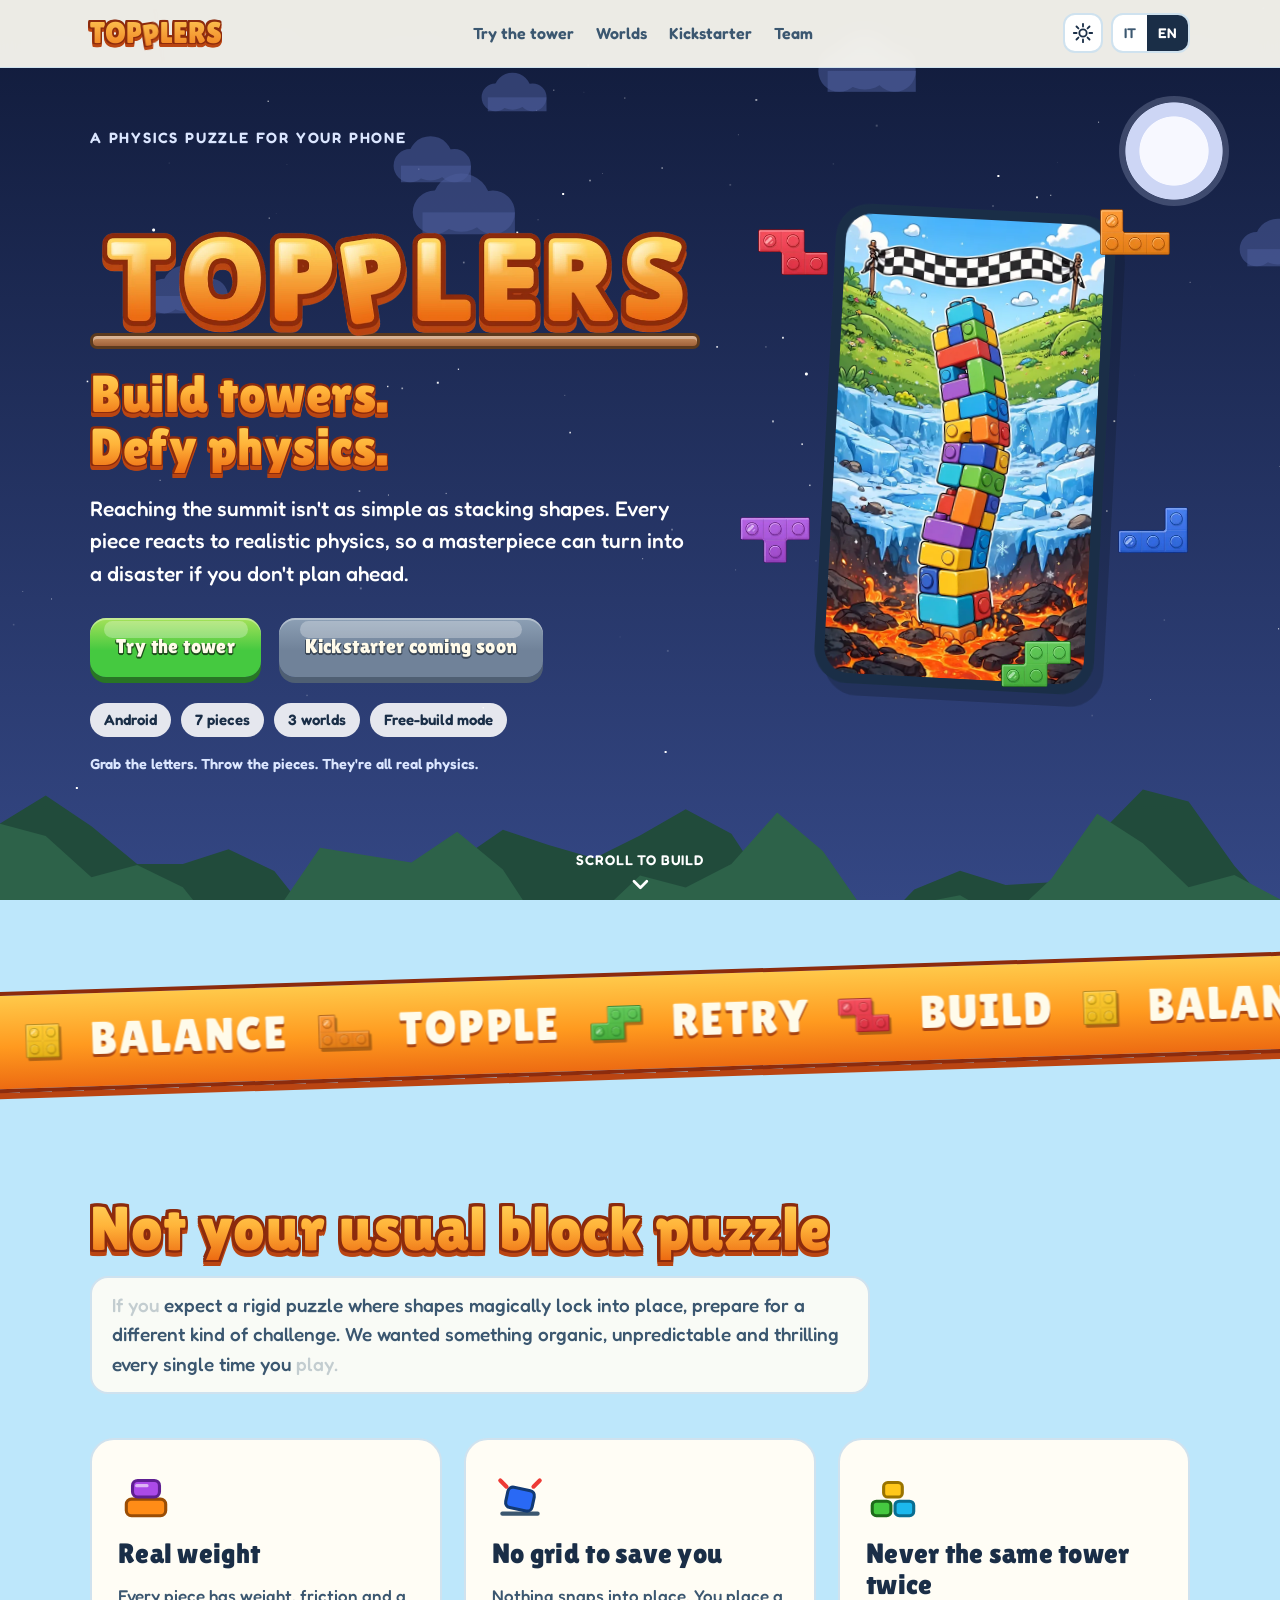
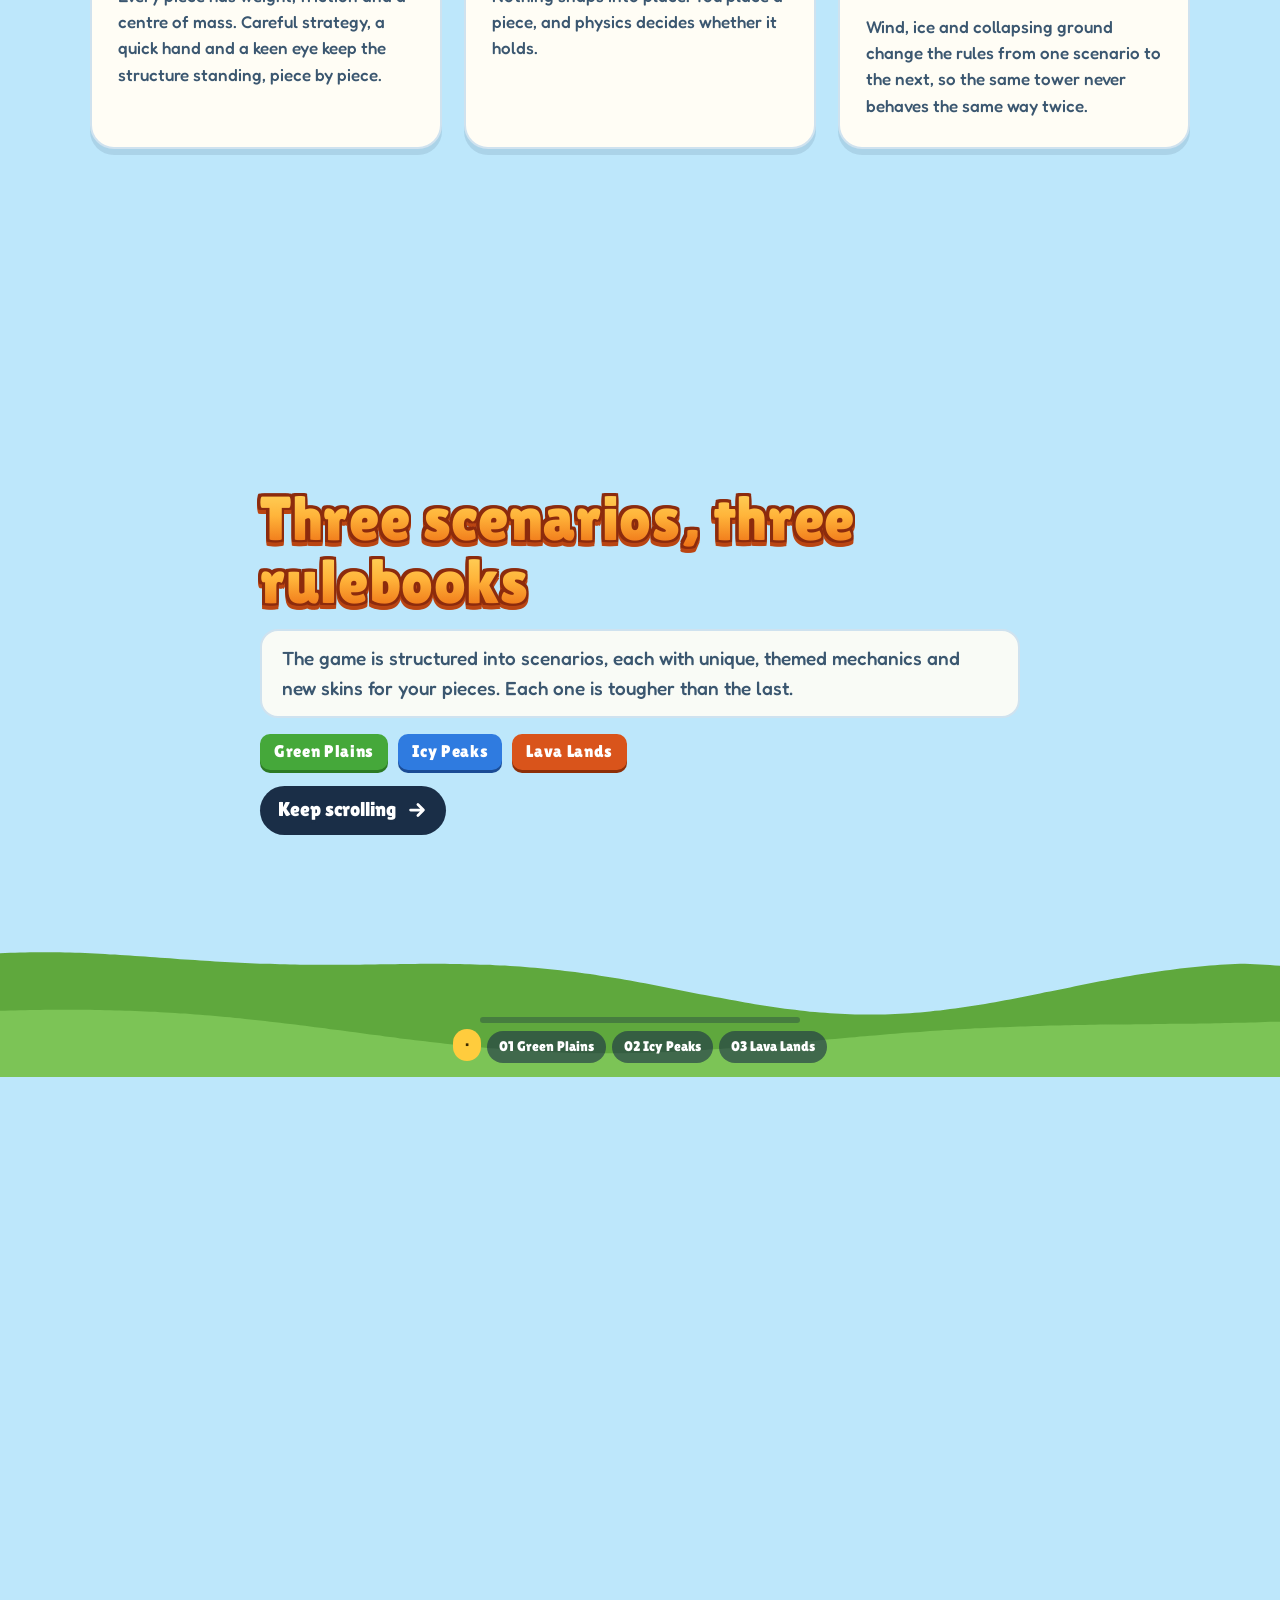
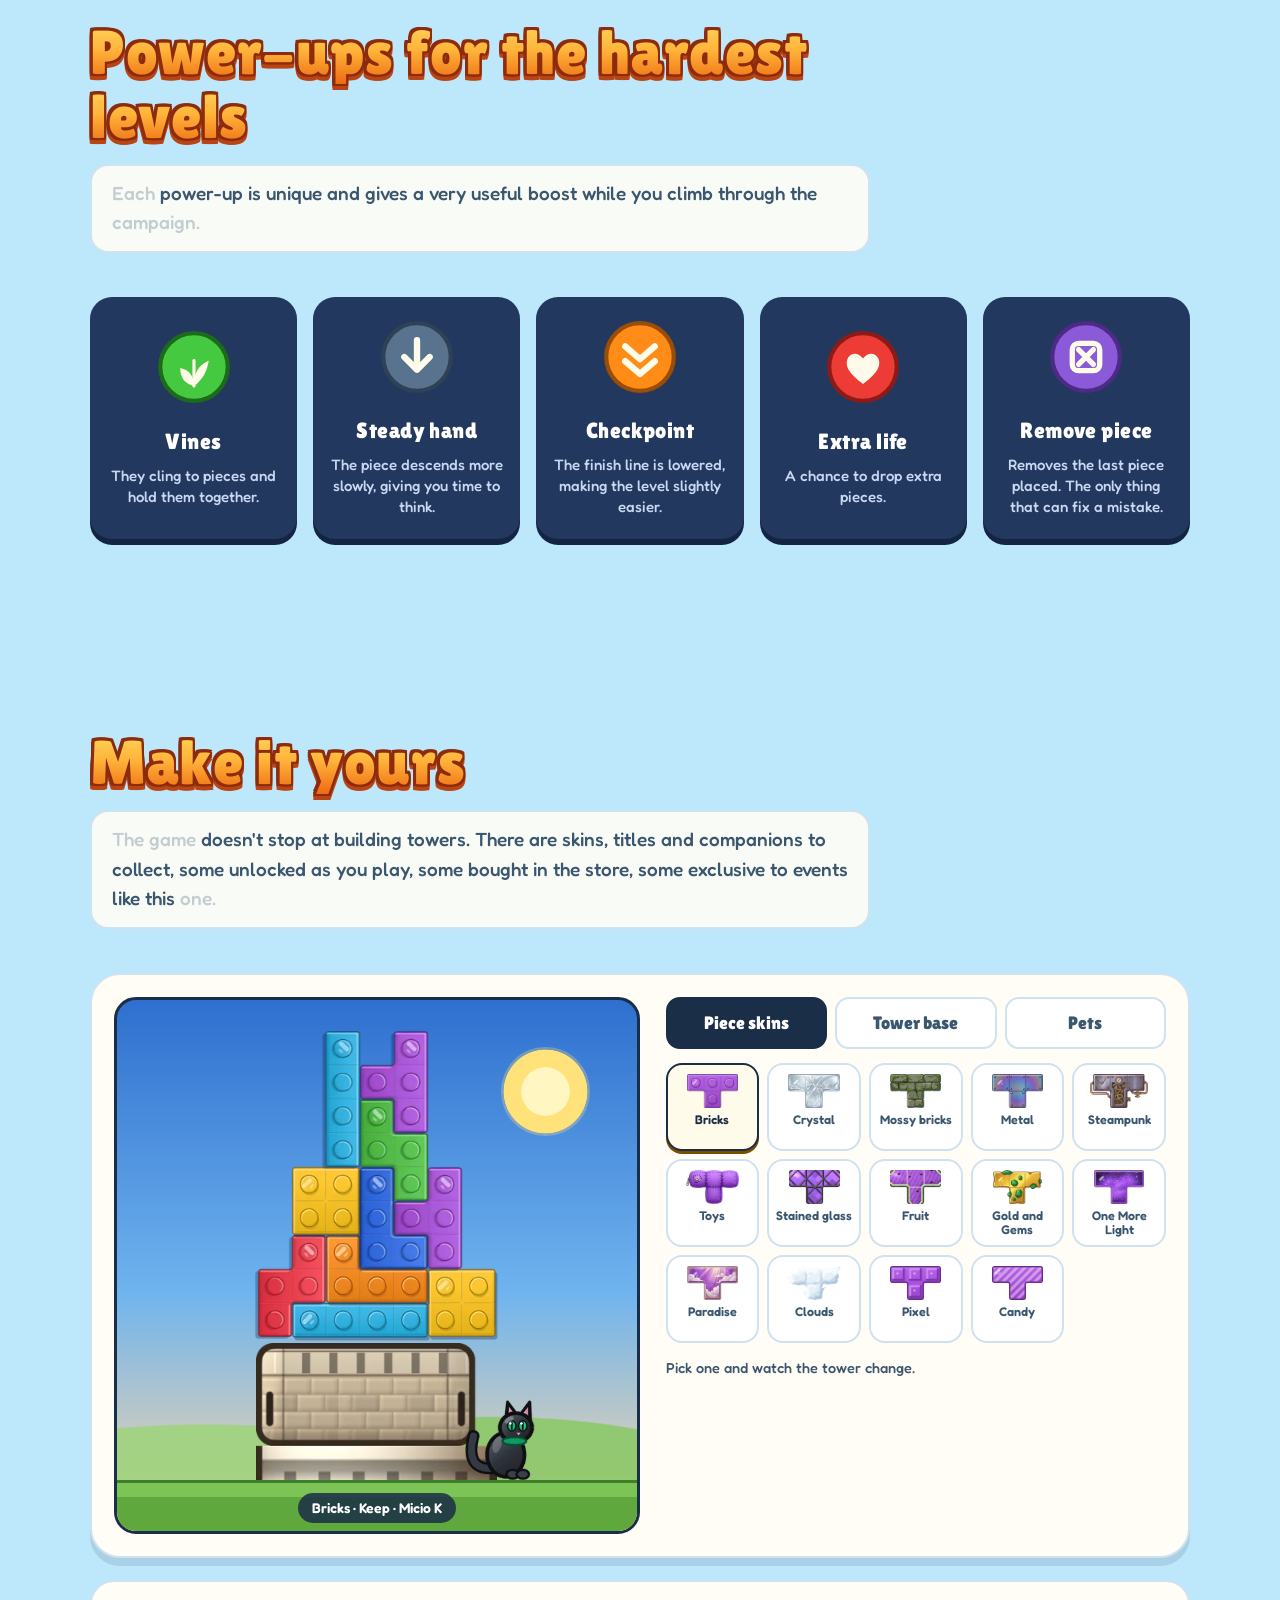
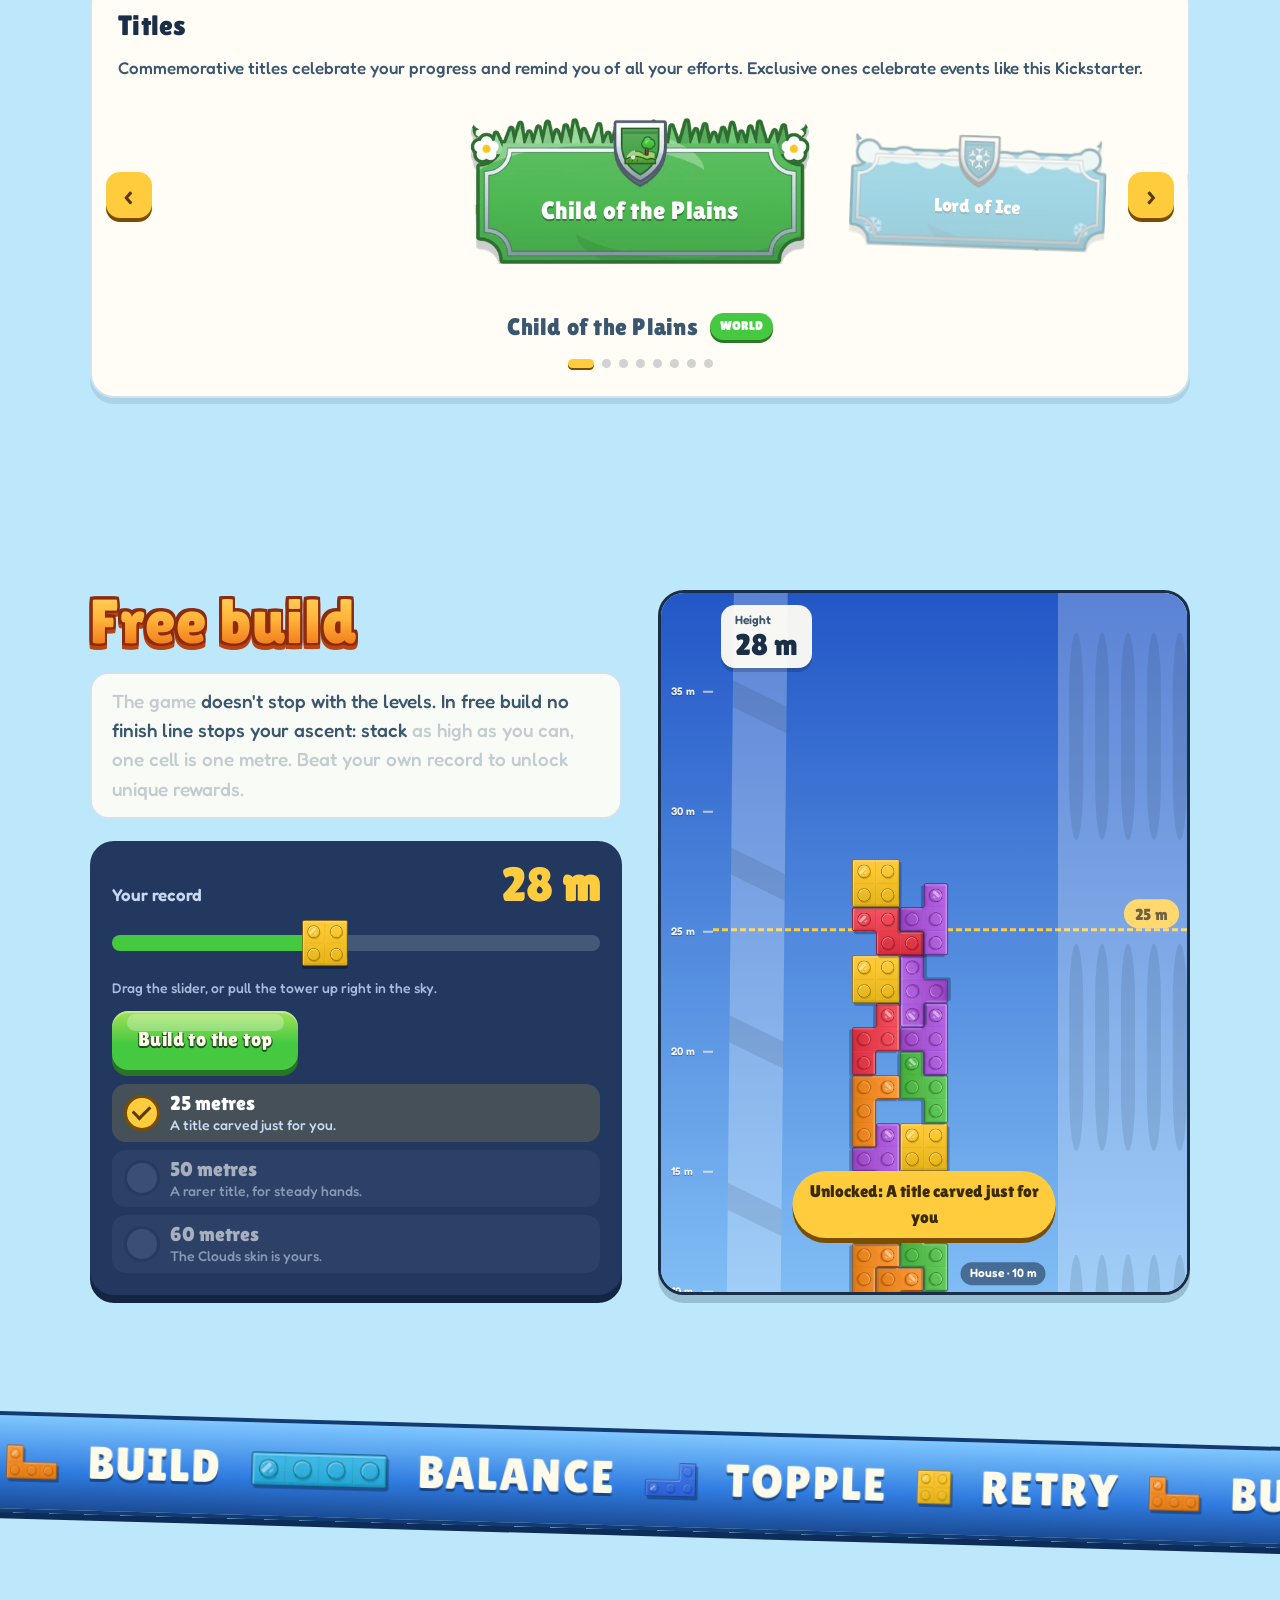
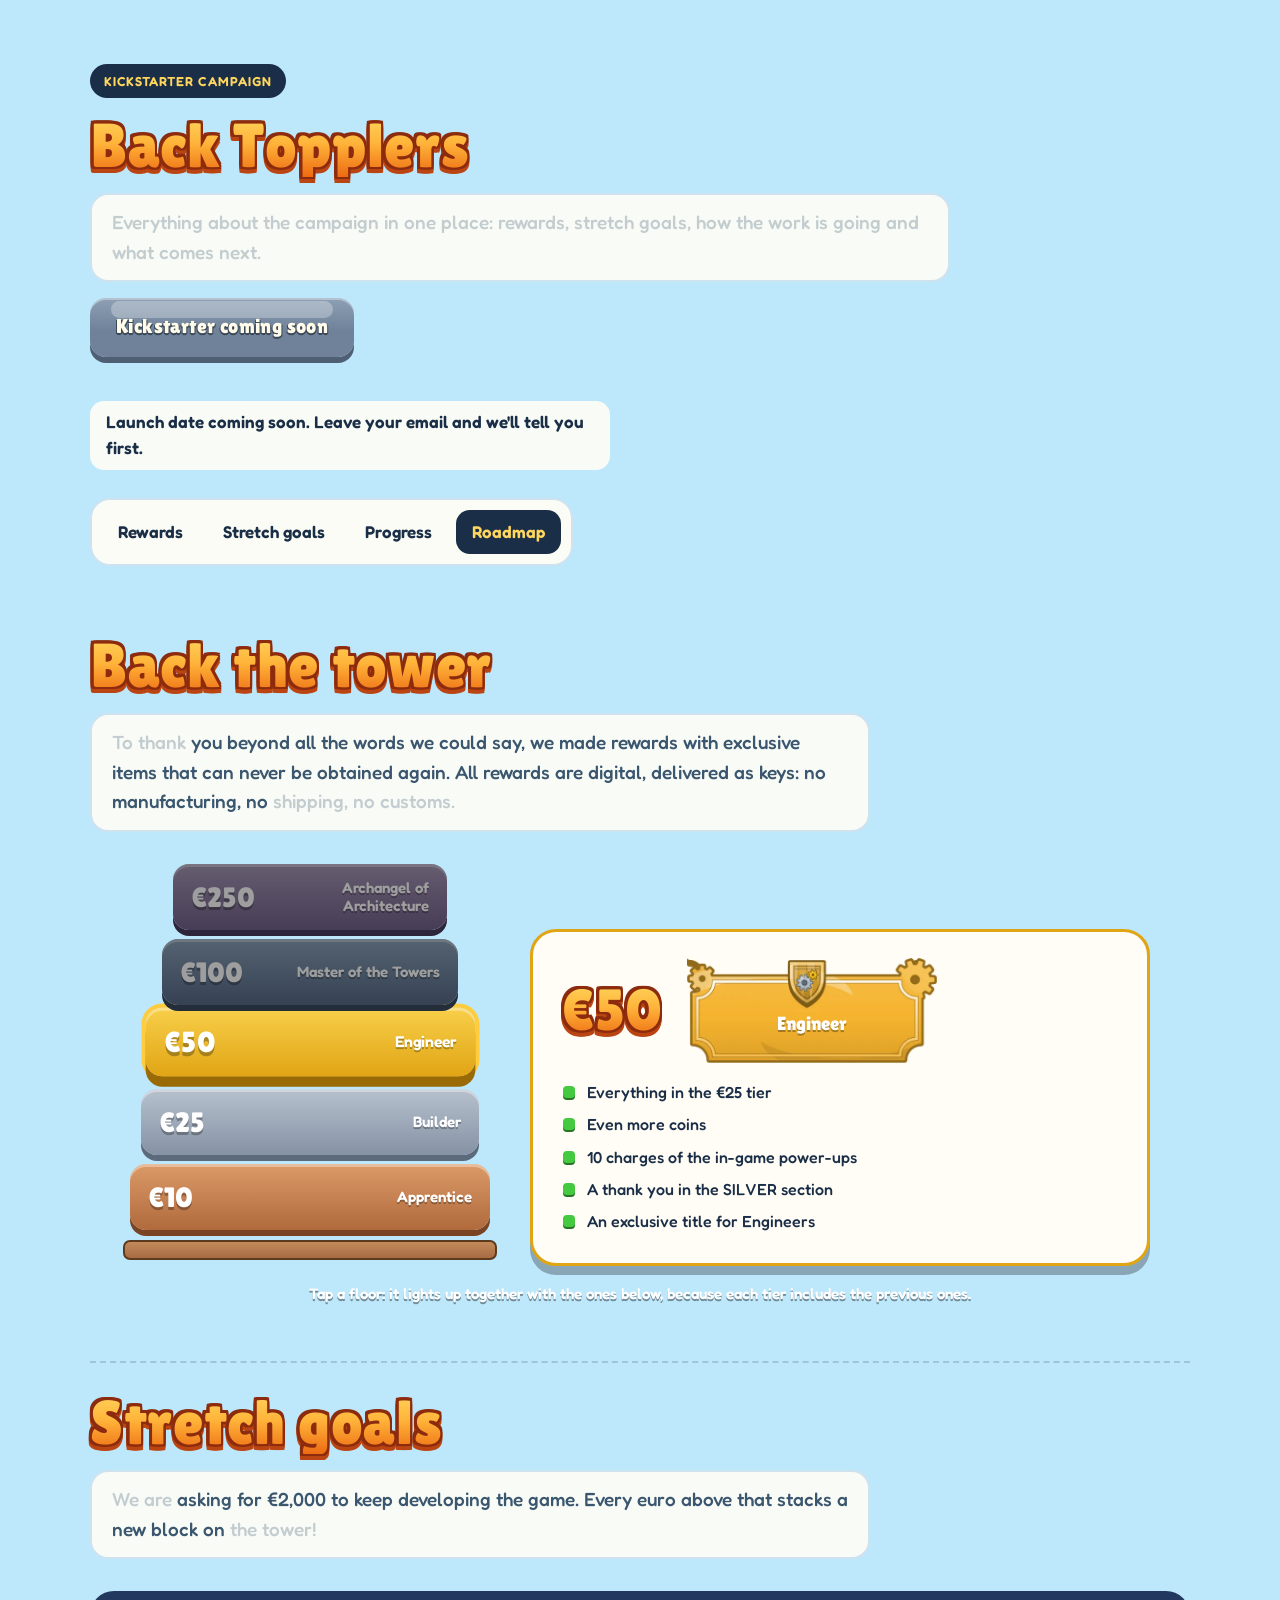
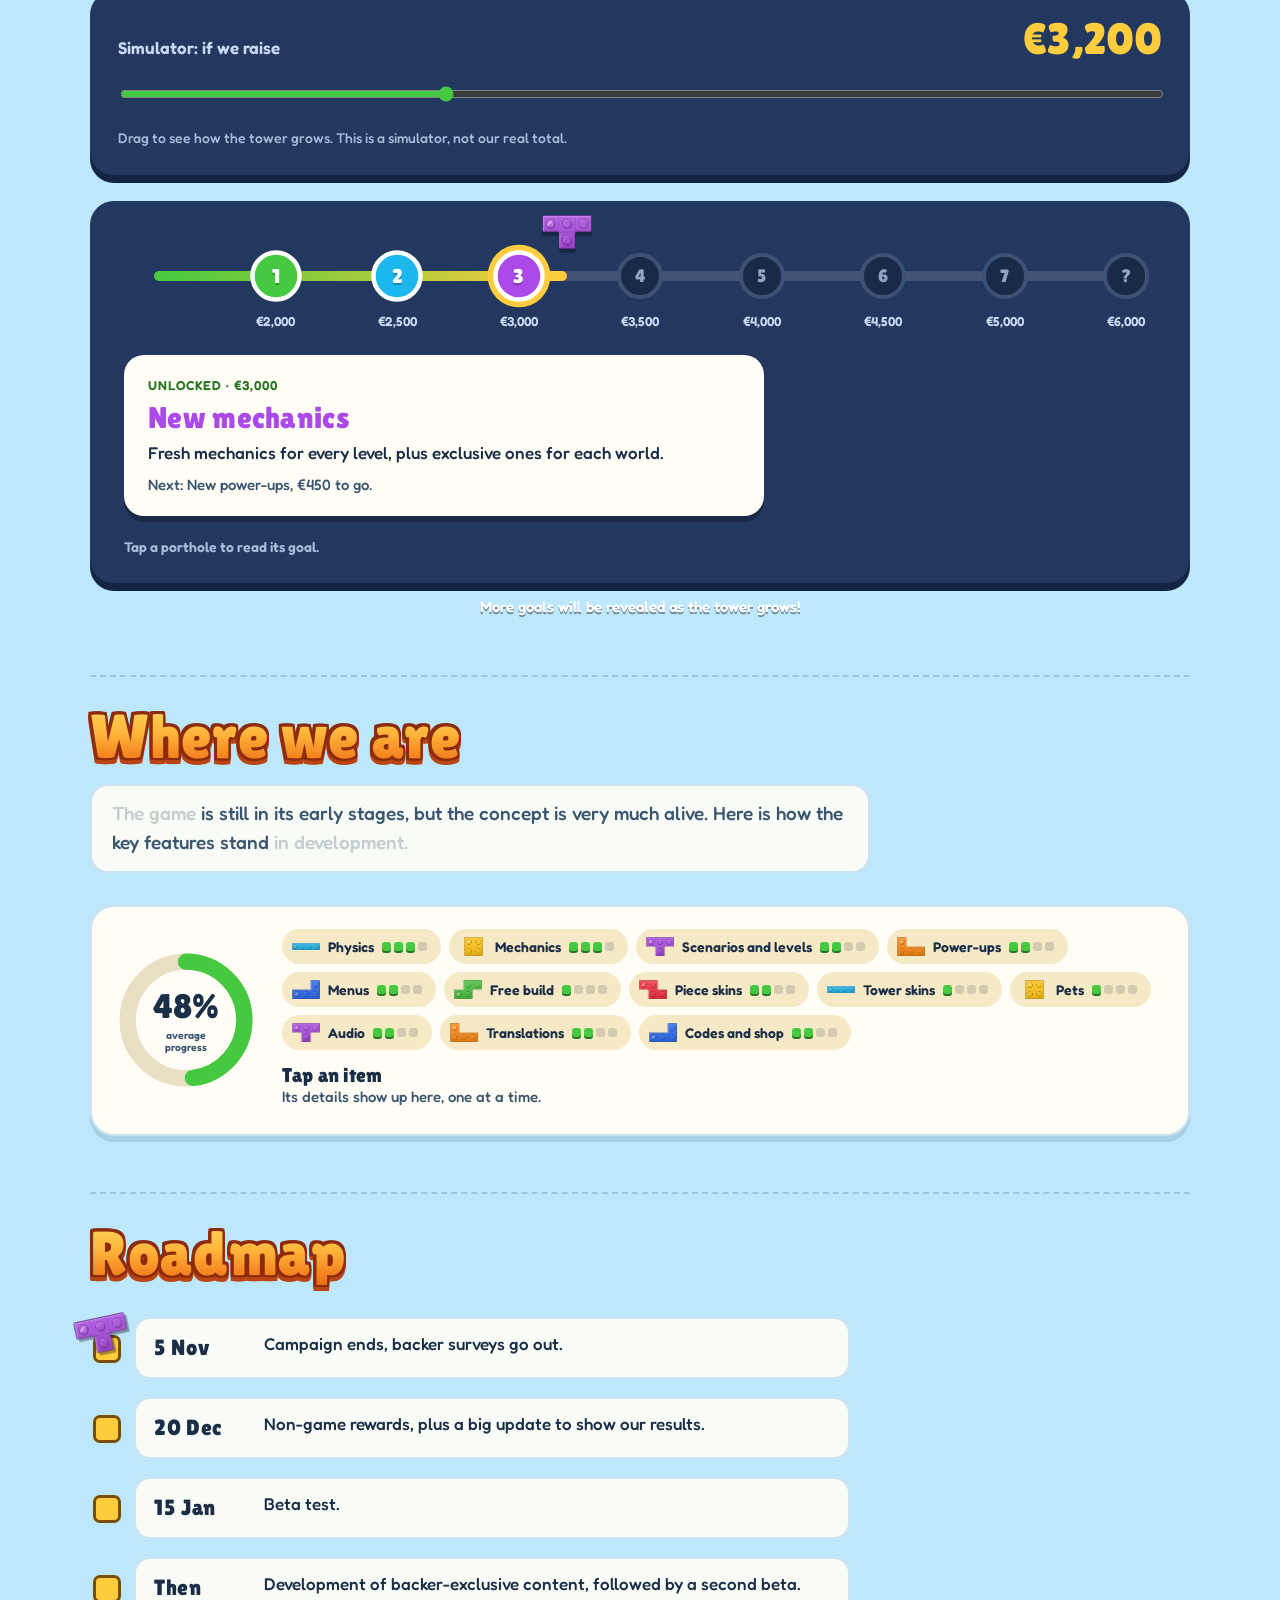
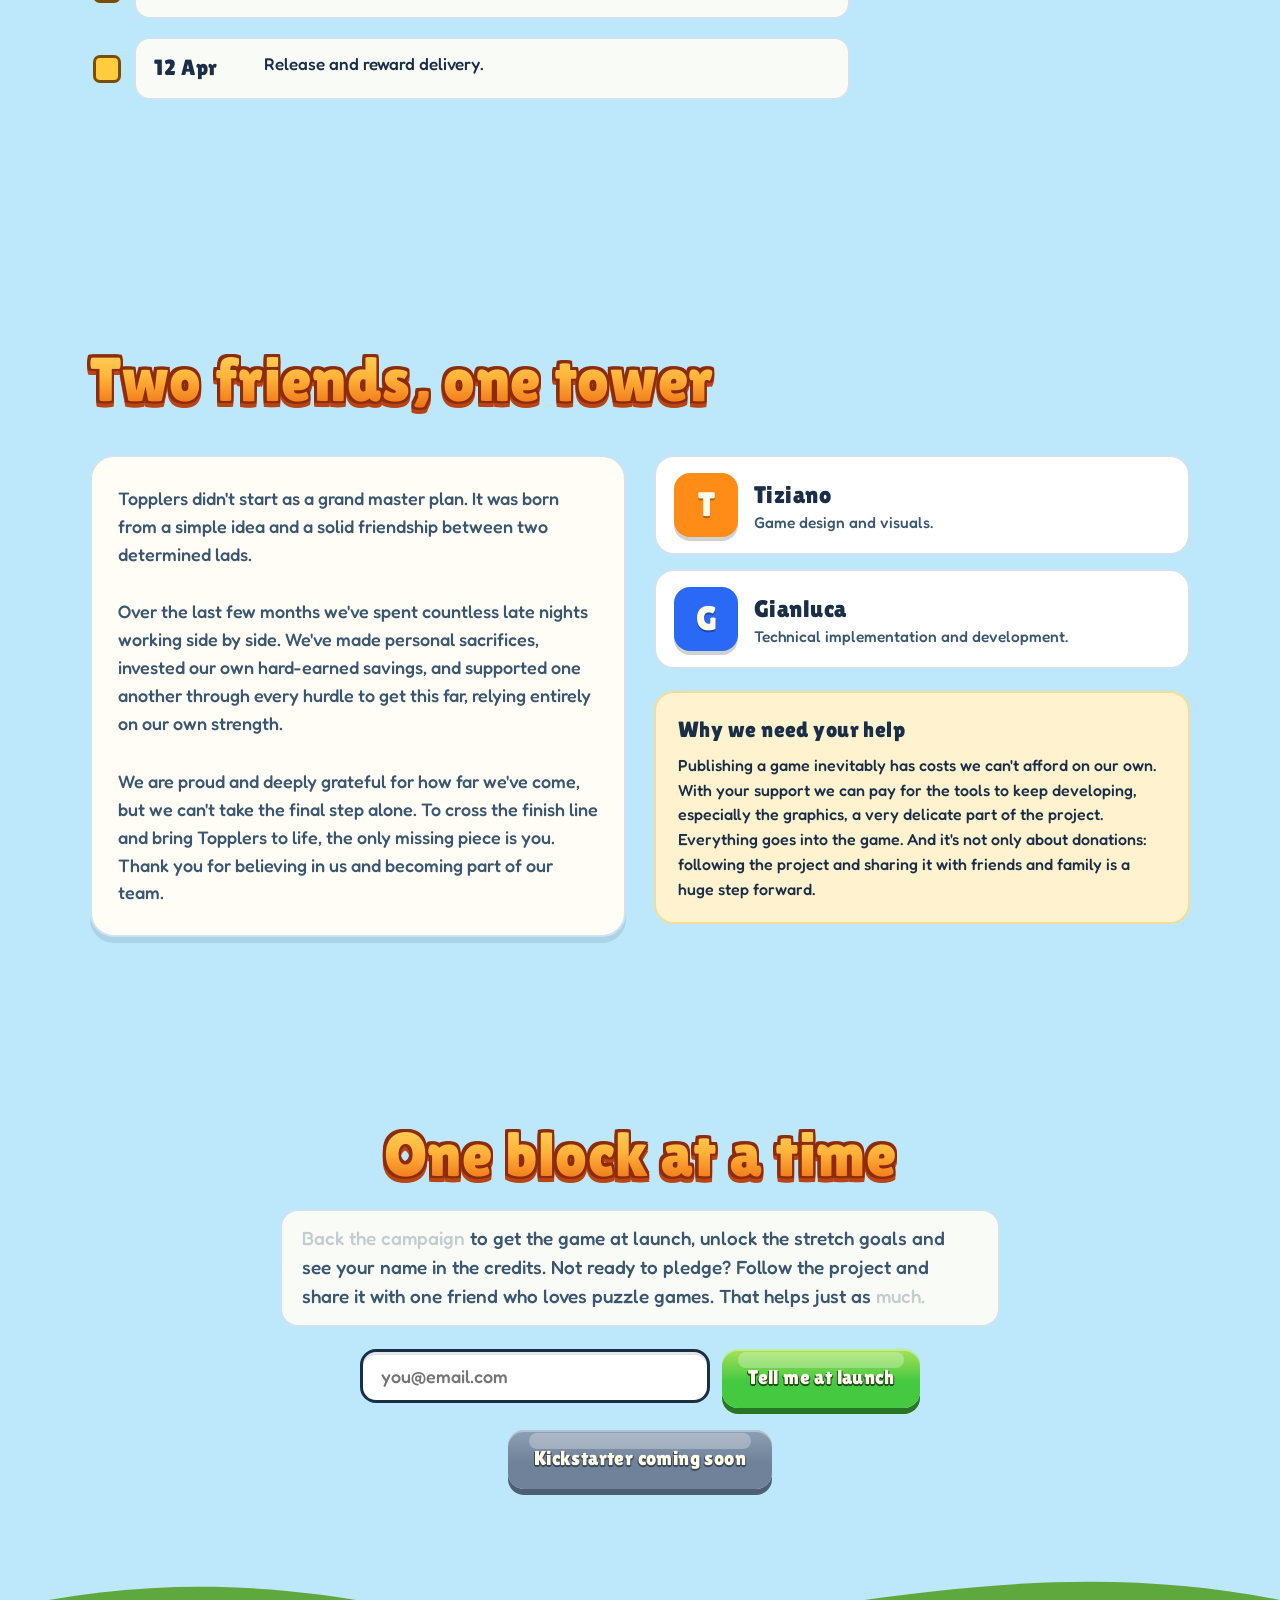
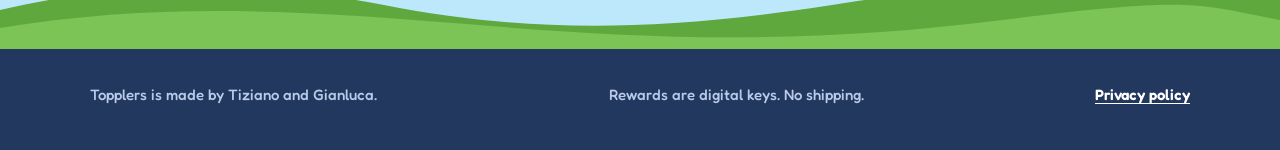
==== commit 5f8d8afa: "Costruzione libera: una torre vera che cresce col record Al posto della barra e del telefono c'e' un" ====
--- a/index.html
+++ b/index.html
@@ -15,12 +15,12 @@
 <link rel="preconnect" href="https://fonts.googleapis.com">
 <link rel="preconnect" href="https://fonts.gstatic.com" crossorigin>
 <link rel="stylesheet" href="https://fonts.googleapis.com/css2?family=Fredoka:wght@400;500;600&family=Lilita+One&display=swap">
-<link rel="stylesheet" href="css/base.css?v=20261015c">
-<link rel="stylesheet" href="css/componenti.css?v=20261015c">
-<link rel="stylesheet" href="css/sezioni.css?v=20261015c">
-<link rel="stylesheet" href="css/fluido.css?v=20261015c">
-<link rel="stylesheet" href="css/vetrine.css?v=20261015c">
-<link rel="stylesheet" href="css/ks.css?v=20261015c">
+<link rel="stylesheet" href="css/base.css?v=20261015d">
+<link rel="stylesheet" href="css/componenti.css?v=20261015d">
+<link rel="stylesheet" href="css/sezioni.css?v=20261015d">
+<link rel="stylesheet" href="css/fluido.css?v=20261015d">
+<link rel="stylesheet" href="css/vetrine.css?v=20261015d">
+<link rel="stylesheet" href="css/ks.css?v=20261015d">
 <script>document.documentElement.className = "js";</script>
 </head>
 <body>
@@ -283,14 +283,26 @@
       <div class="free-text">
         <h2 class="pl" data-t="free_h"></h2>
         <p class="lede" data-t="free_p"></p>
-        <div class="altimetro" id="alt" data-rv="pop">
-          <div class="alt-top"><span data-t="fb_rec"></span><output id="altOut" for="altRange"><b>0</b> m</output></div>
-          <input type="range" id="altRange" min="0" max="65" step="1" value="0" data-t-aria="fb_drag">
-          <p class="alt-note" data-t="fb_drag"></p>
-          <ul class="miles" id="miles"></ul>
-        </div>
-      </div>
-      <div class="free-phone" id="freePhone"></div>
+      </div>
+      <div class="sali" id="sali" role="img" data-t-aria="fb_view">
+        <div class="sali-aria" id="saliAria" aria-hidden="true"></div>
+        <div class="sali-hud" aria-hidden="true"><span data-t="fb_h"></span><b id="saliH">0 m</b></div>
+        <div class="sali-toast" id="saliToast" aria-live="polite"></div>
+        <div class="sali-mondo" id="saliMondo" aria-hidden="true">
+          <div class="sali-righello" id="saliRighello"></div>
+          <div id="saliBandiere"></div>
+          <div id="saliSagome"></div>
+          <div class="sali-torre" id="saliTorre"></div>
+          <div class="sali-prato"></div>
+        </div>
+      </div>
+      <div class="altimetro" id="alt" data-rv="pop">
+        <div class="alt-top"><label for="altRange" data-t="fb_rec"></label><output id="altOut" for="altRange"><b>0</b> m</output></div>
+        <input type="range" id="altRange" min="0" max="65" step="1" value="0">
+        <p class="alt-note" data-t="fb_drag2"></p>
+        <button class="btn alt-go" type="button" id="altGo" data-t="fb_go"></button>
+        <ul class="miles" id="miles"></ul>
+      </div>
     </div>
   </section>
 
@@ -421,25 +433,25 @@
 <script src="vendor/gsap.min.js"></script>
 <script src="vendor/ScrollTrigger.min.js"></script>
 <script src="vendor/matter.min.js"></script>
-<script src="data/config.js?v=20261015c"></script>
-<script src="js/ks-flag.js?v=20261015c"></script>
-<script src="data/testi.js?v=20261015c"></script>
-<script src="js/util.js?v=20261015c"></script>
+<script src="data/config.js?v=20261015d"></script>
+<script src="js/ks-flag.js?v=20261015d"></script>
+<script src="data/testi.js?v=20261015d"></script>
+<script src="js/util.js?v=20261015d"></script>
 <script src="js/i18n.js"></script>
-<script src="js/impila.js?v=20261015c"></script>
-<script src="js/render.js?v=20261015c"></script>
-<script src="js/cielo.js?v=20261015c"></script>
-<script src="js/torre.js?v=20261015c"></script>
-<script src="js/pezzi.js?v=20261015c"></script>
-<script src="js/lab.js?v=20261015c"></script>
-<script src="js/mondi.js?v=20261015c"></script>
-<script src="js/effetti.js?v=20261015c"></script>
-<script src="js/libera.js?v=20261015c"></script>
-<script src="js/countdown.js?v=20261015c"></script>
-<script src="js/form.js?v=20261015c"></script>
-<script src="js/scroll.js?v=20261015c"></script>
-<script src="js/vetrine.js?v=20261015c"></script>
-<script src="js/fluido.js?v=20261015c"></script>
-<script src="js/main.js?v=20261015c"></script>
+<script src="js/impila.js?v=20261015d"></script>
+<script src="js/render.js?v=20261015d"></script>
+<script src="js/cielo.js?v=20261015d"></script>
+<script src="js/torre.js?v=20261015d"></script>
+<script src="js/pezzi.js?v=20261015d"></script>
+<script src="js/lab.js?v=20261015d"></script>
+<script src="js/mondi.js?v=20261015d"></script>
+<script src="js/effetti.js?v=20261015d"></script>
+<script src="js/libera.js?v=20261015d"></script>
+<script src="js/countdown.js?v=20261015d"></script>
+<script src="js/form.js?v=20261015d"></script>
+<script src="js/scroll.js?v=20261015d"></script>
+<script src="js/vetrine.js?v=20261015d"></script>
+<script src="js/fluido.js?v=20261015d"></script>
+<script src="js/main.js?v=20261015d"></script>
 </body>
 </html>
--- a/css/sezioni.css
+++ b/css/sezioni.css
@@ -119,8 +119,33 @@
 }
 
 /* ---------- costruzione libera ---------- */
-.free { display: grid; grid-template-columns: minmax(0, 1.15fr) minmax(0, .85fr); gap: 36px; align-items: center; }
-.free-text { display: grid; gap: 18px; justify-items: start; min-width: 0; }
+/* testo e altimetro a sinistra, la torre che sale a destra; su telefono la torre sta fra il testo e l'altimetro */
+.free { display: grid; grid-template-columns: minmax(0, 1fr) minmax(0, 1fr); grid-template-areas: "testo torre" "alt torre"; gap: 22px 36px; align-items: start; }
+.free-text { grid-area: testo; display: grid; gap: 18px; justify-items: start; min-width: 0; }
+.free .altimetro { grid-area: alt; }
+.alt-go { justify-self: start; margin-top: 4px; }
+.sali { grid-area: torre; position: relative; align-self: stretch; min-height: 480px; border-radius: 26px; overflow: hidden; border: 3px solid var(--ink); touch-action: none; cursor: ns-resize; user-select: none; isolation: isolate; box-shadow: 0 8px 0 rgba(26, 46, 71, .22); --c: 20px; }
+.sali-aria { position: absolute; inset: 0; z-index: -1; background: linear-gradient(#5aa6f5, #bde7fb); transition: background .8s; }
+.sali-mondo { position: absolute; left: 0; right: 0; bottom: 0; height: calc(40px + var(--c) * 72); transition: transform .35s ease-out; will-change: transform; }
+.sali-prato { position: absolute; left: 0; right: 0; bottom: 0; height: 40px; background: linear-gradient(#7cc456 0 30%, #5fa83d 30%); border-top: 3px solid #3f7f2c; }
+.sali-righello span { position: absolute; left: 10px; translate: 0 50%; font-size: 11px; font-weight: 600; color: rgba(255, 255, 255, .9); text-shadow: 0 1px 0 rgba(0, 0, 0, .35); }
+.sali-righello span::after { content: ""; position: absolute; left: 32px; top: 50%; width: 10px; height: 2px; background: rgba(255, 255, 255, .6); }
+.sali-bandiera { position: absolute; left: 52px; right: 0; border-top: 3px dashed rgba(255, 255, 255, .5); transition: border-color .3s; }
+.sali-bandiera b { position: absolute; right: 10px; bottom: 4px; font-family: var(--f-display); font-weight: 400; font-size: 15px; color: #fff; background: rgba(26, 46, 71, .55); padding: 2px 10px; border-radius: 99px; transition: background .3s, color .3s, transform .4s cubic-bezier(.3, 1.6, .5, 1); }
+.sali-bandiera.on { border-top-color: var(--gold); }
+.sali-bandiera.on b { background: var(--gold); color: #3a2a00; transform: scale(1.08); }
+.sali-torre { position: absolute; bottom: 40px; left: calc(50% - var(--c) * 3); width: calc(var(--c) * 4); height: calc(var(--c) * 70); }
+.sali-torre .tp { transition: opacity .2s; }
+.sali-torre .tp.spento { opacity: 0; }
+.sali-sagoma { position: absolute; bottom: 40px; z-index: 0; }
+.sali-sagoma svg { display: block; width: 100%; height: 100%; fill: rgba(255, 255, 255, .26); }
+.sali-sagoma .buco { fill: rgba(26, 46, 71, .12); }
+.sali-sagoma small { position: absolute; left: 50%; bottom: calc(100% + 6px); translate: -50% 0; white-space: nowrap; font-size: 12px; font-weight: 600; color: #fff; background: rgba(26, 46, 71, .55); padding: 2px 9px; border-radius: 99px; }
+.sali-hud { position: absolute; z-index: 3; left: 60px; top: 12px; background: rgba(255, 253, 245, .95); border-radius: 14px; padding: 6px 14px 8px; box-shadow: 0 4px 0 rgba(0, 0, 0, .18); font-size: 12px; font-weight: 600; color: var(--ink2); pointer-events: none; }
+.sali-hud b { display: block; font-family: var(--f-display); font-weight: 400; font-size: 30px; line-height: 1; color: var(--ink); font-variant-numeric: tabular-nums; }
+.sali-toast { position: absolute; z-index: 4; left: 50%; bottom: 54px; translate: -50% 0; max-width: calc(100% - 28px); background: var(--gold); color: #3a2a00; font-family: var(--f-display); font-size: 17px; padding: 7px 16px; border-radius: 99px; box-shadow: 0 5px 0 var(--gold-ln); text-align: center; opacity: 0; transform: translateY(16px) scale(.85); transition: opacity .3s, transform .4s cubic-bezier(.3, 1.6, .5, 1); pointer-events: none; }
+.sali-toast.on { opacity: 1; transform: none; }
+@media (prefers-reduced-motion: reduce) { .sali-mondo, .sali-aria, .sali-toast { transition: none; } }
 .altimetro { width: 100%; background: var(--night); color: #fff; border-radius: 24px; padding: 20px 22px 22px; display: grid; gap: 8px; box-shadow: 0 8px 0 #142544; }
 .alt-top { display: flex; justify-content: space-between; align-items: baseline; gap: 10px; font-weight: 600; color: #c9d8f2; }
 .alt-top output { font-family: var(--f-display); font-size: 48px; line-height: 1; color: var(--gold); font-variant-numeric: tabular-nums; }
@@ -142,7 +167,6 @@
 .miles li.on { opacity: 1; background: rgba(255, 204, 61, .16); }
 .miles li.on::before { background: var(--gold); border-color: var(--gold-ln); }
 .miles li.on::after { transform: rotate(45deg) scale(1); border-color: #5b3a00; }
-.free-phone .phone { width: min(250px, 100%); margin-inline: auto; rotate: -3deg; }
 
 /* ---------- stato dei lavori ---------- */
 .status { display: grid; grid-template-columns: repeat(2, 1fr); gap: 14px 22px; }
@@ -225,7 +249,9 @@
   .hero-grid { grid-template-columns: 1fr; }
   .hero-art { min-height: 420px; }
   .hero .orb { width: 96px; height: 96px; }
-  .why, .status, .tiers, .free, .lab { grid-template-columns: minmax(0, 1fr); }
+  .why, .status, .tiers, .lab { grid-template-columns: minmax(0, 1fr); }
+  .free { grid-template-columns: minmax(0, 1fr); grid-template-areas: "testo" "torre" "alt"; }
+  .sali { height: clamp(420px, 70vh, 520px); }
   .tier.wide { grid-column: auto; }
   .pus { grid-template-columns: repeat(2, 1fr); }
   .team { grid-template-columns: 1fr; }
@@ -250,7 +276,8 @@
 @media (max-width: 520px) {
   .altimetro { padding: 16px 16px 18px; }
   .alt-top output { font-size: 40px; }
-  .free-phone .phone { width: min(210px, 70%); }
+  .sali { height: 440px; border-radius: 22px; }
+  .sali-sagoma.pisa { display: none; }
 }
 
 /* ---------- mondi: scorrimento laterale ---------- */
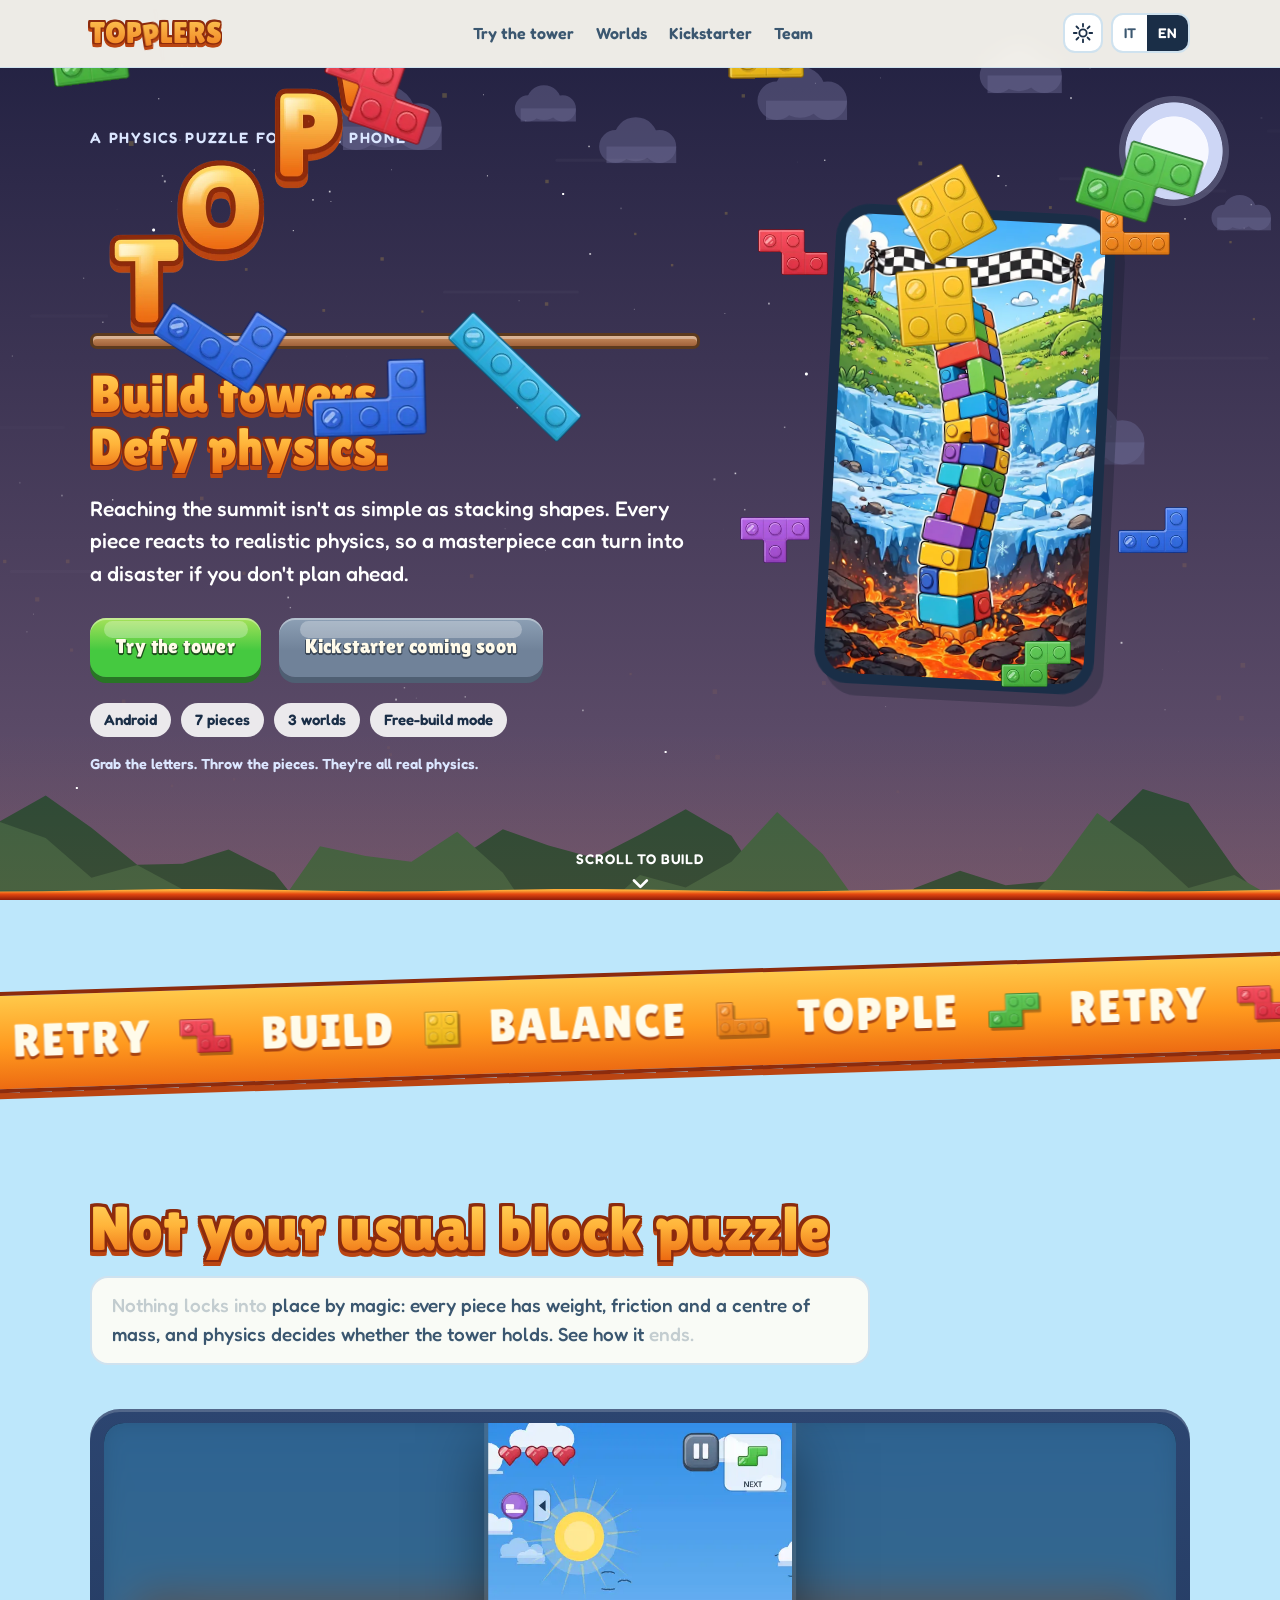
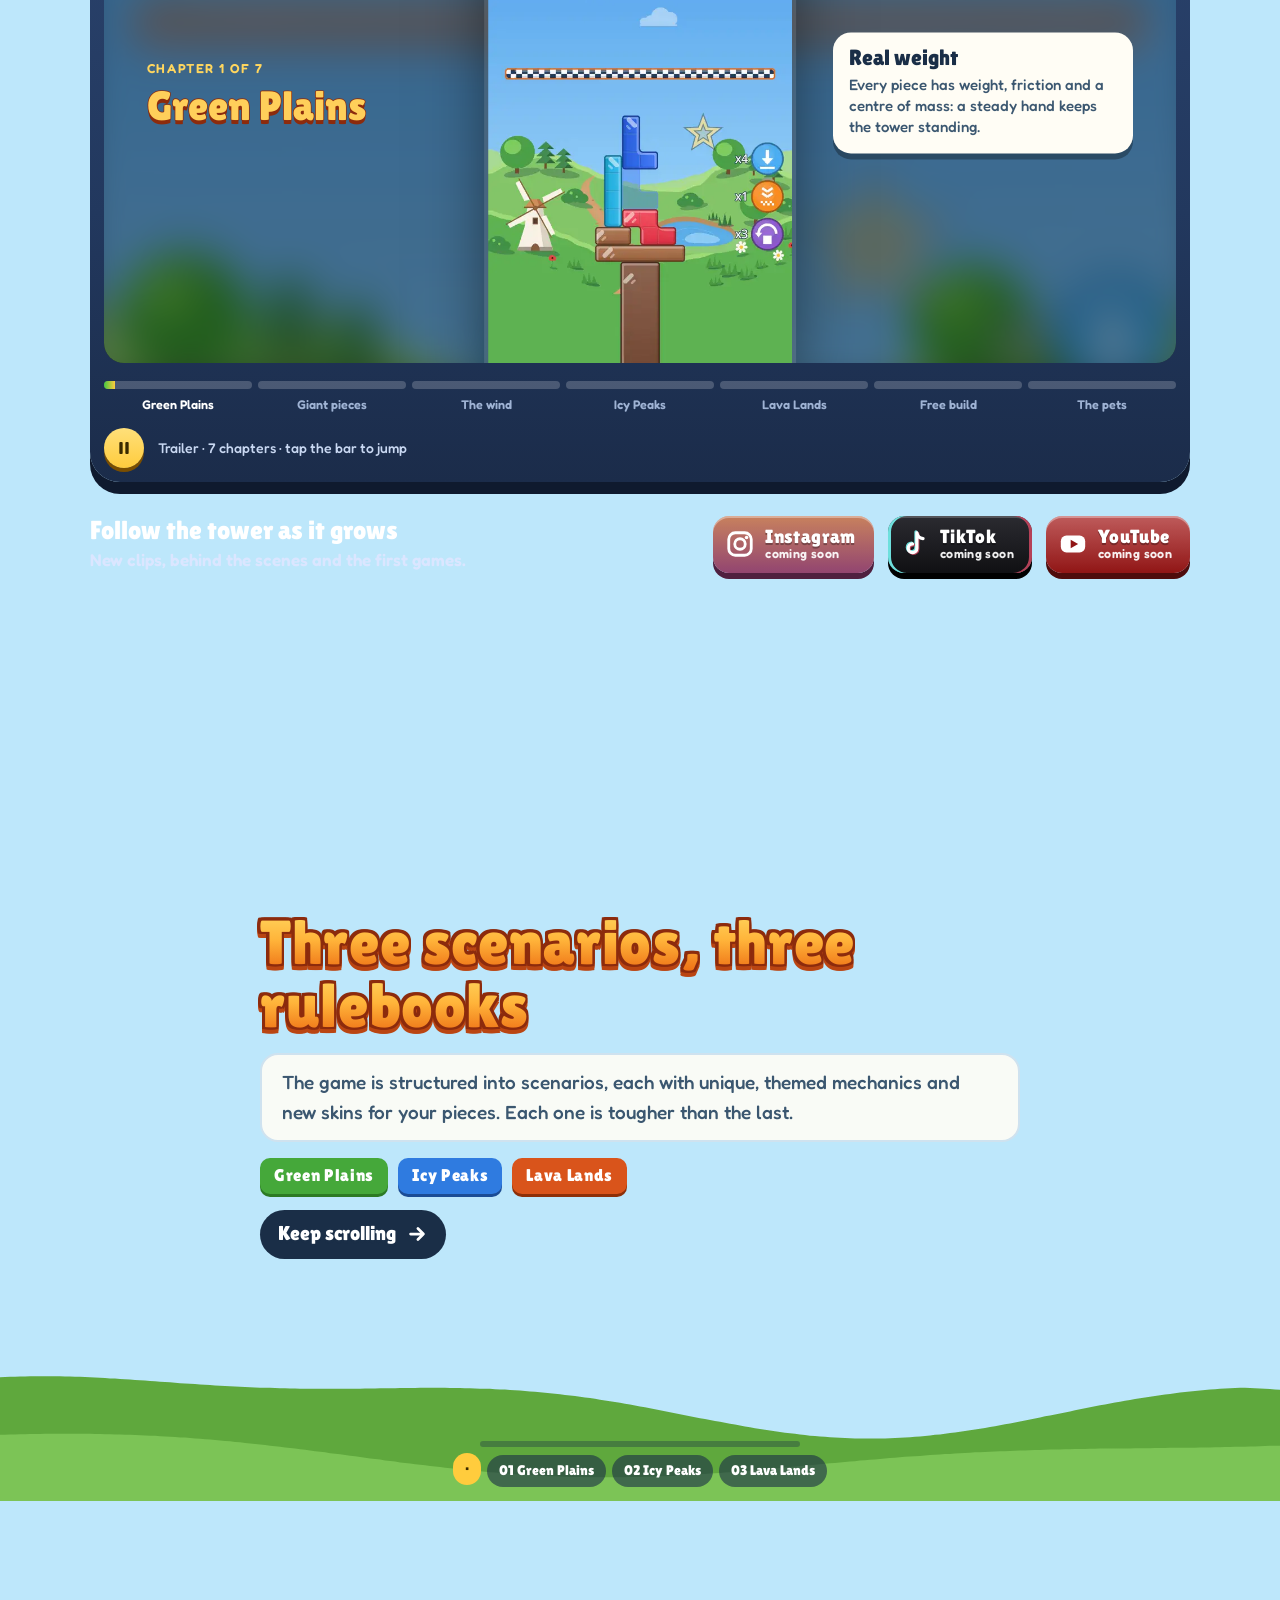
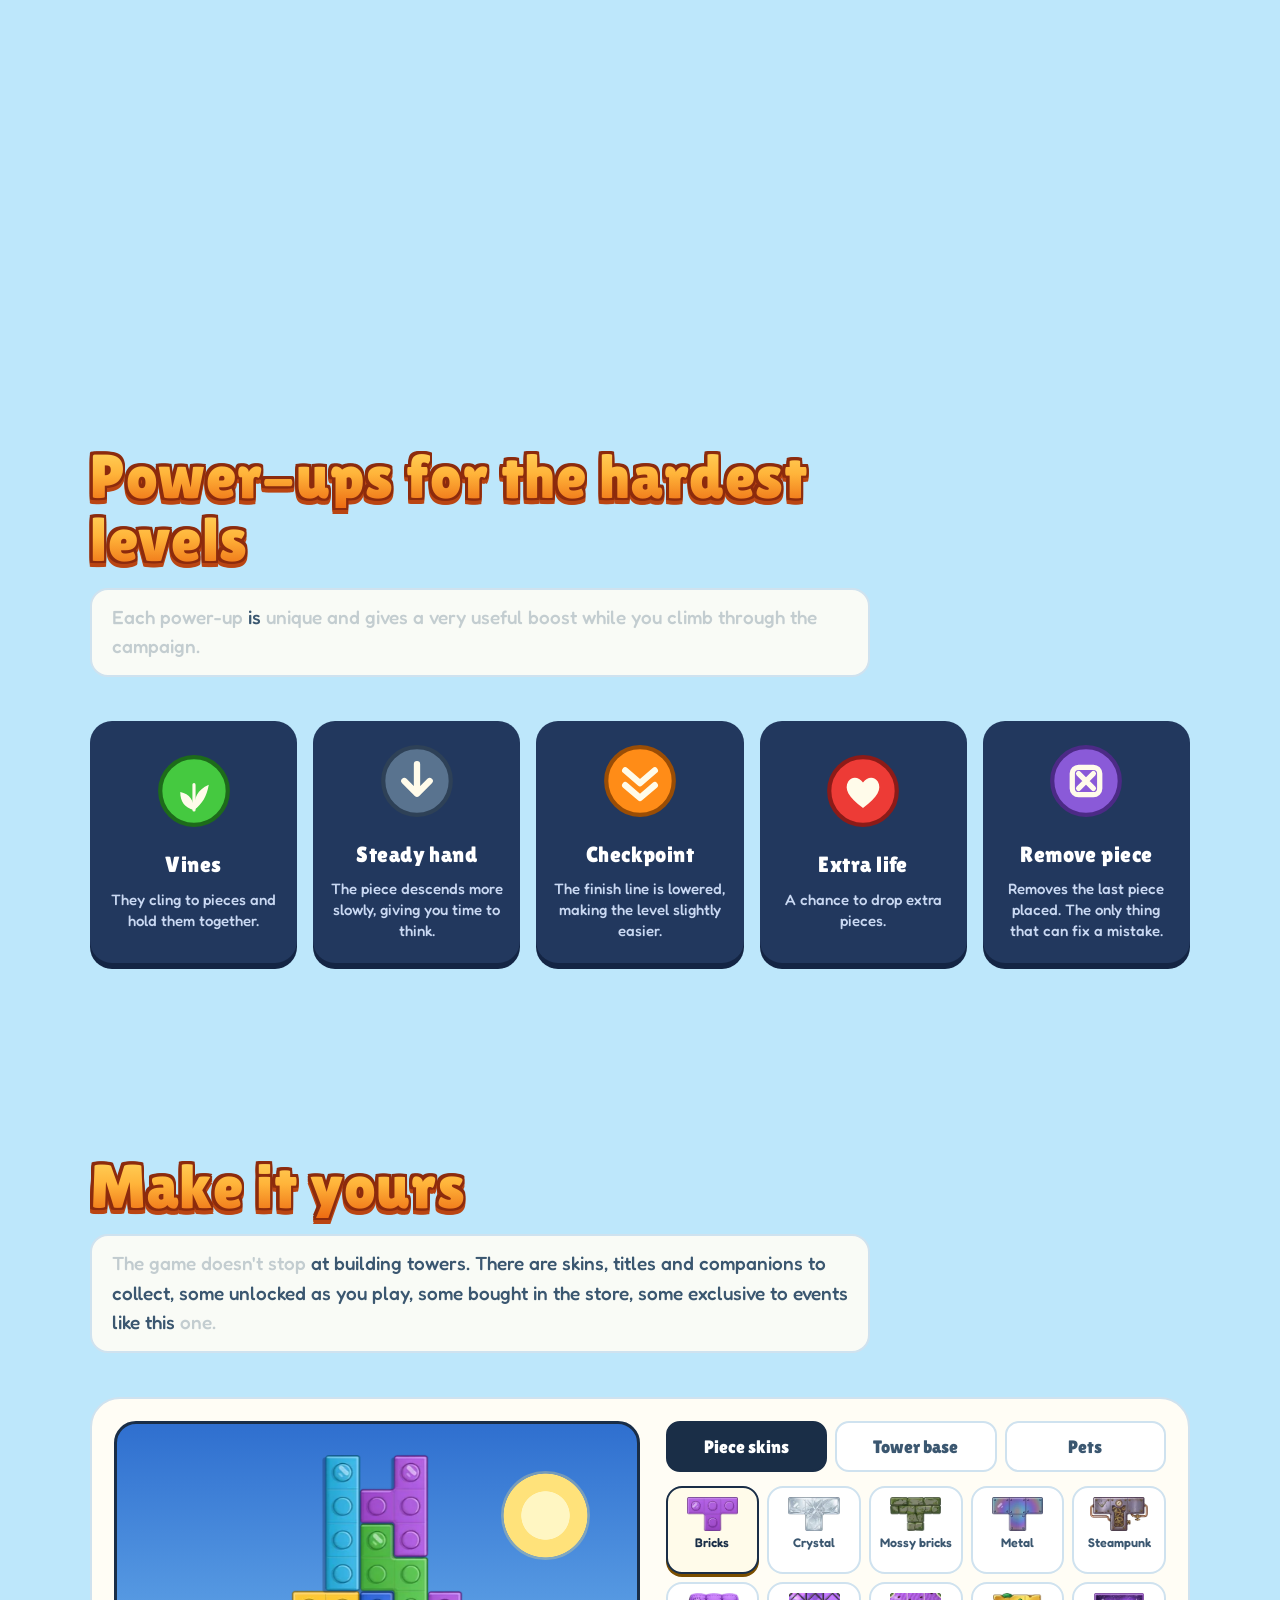
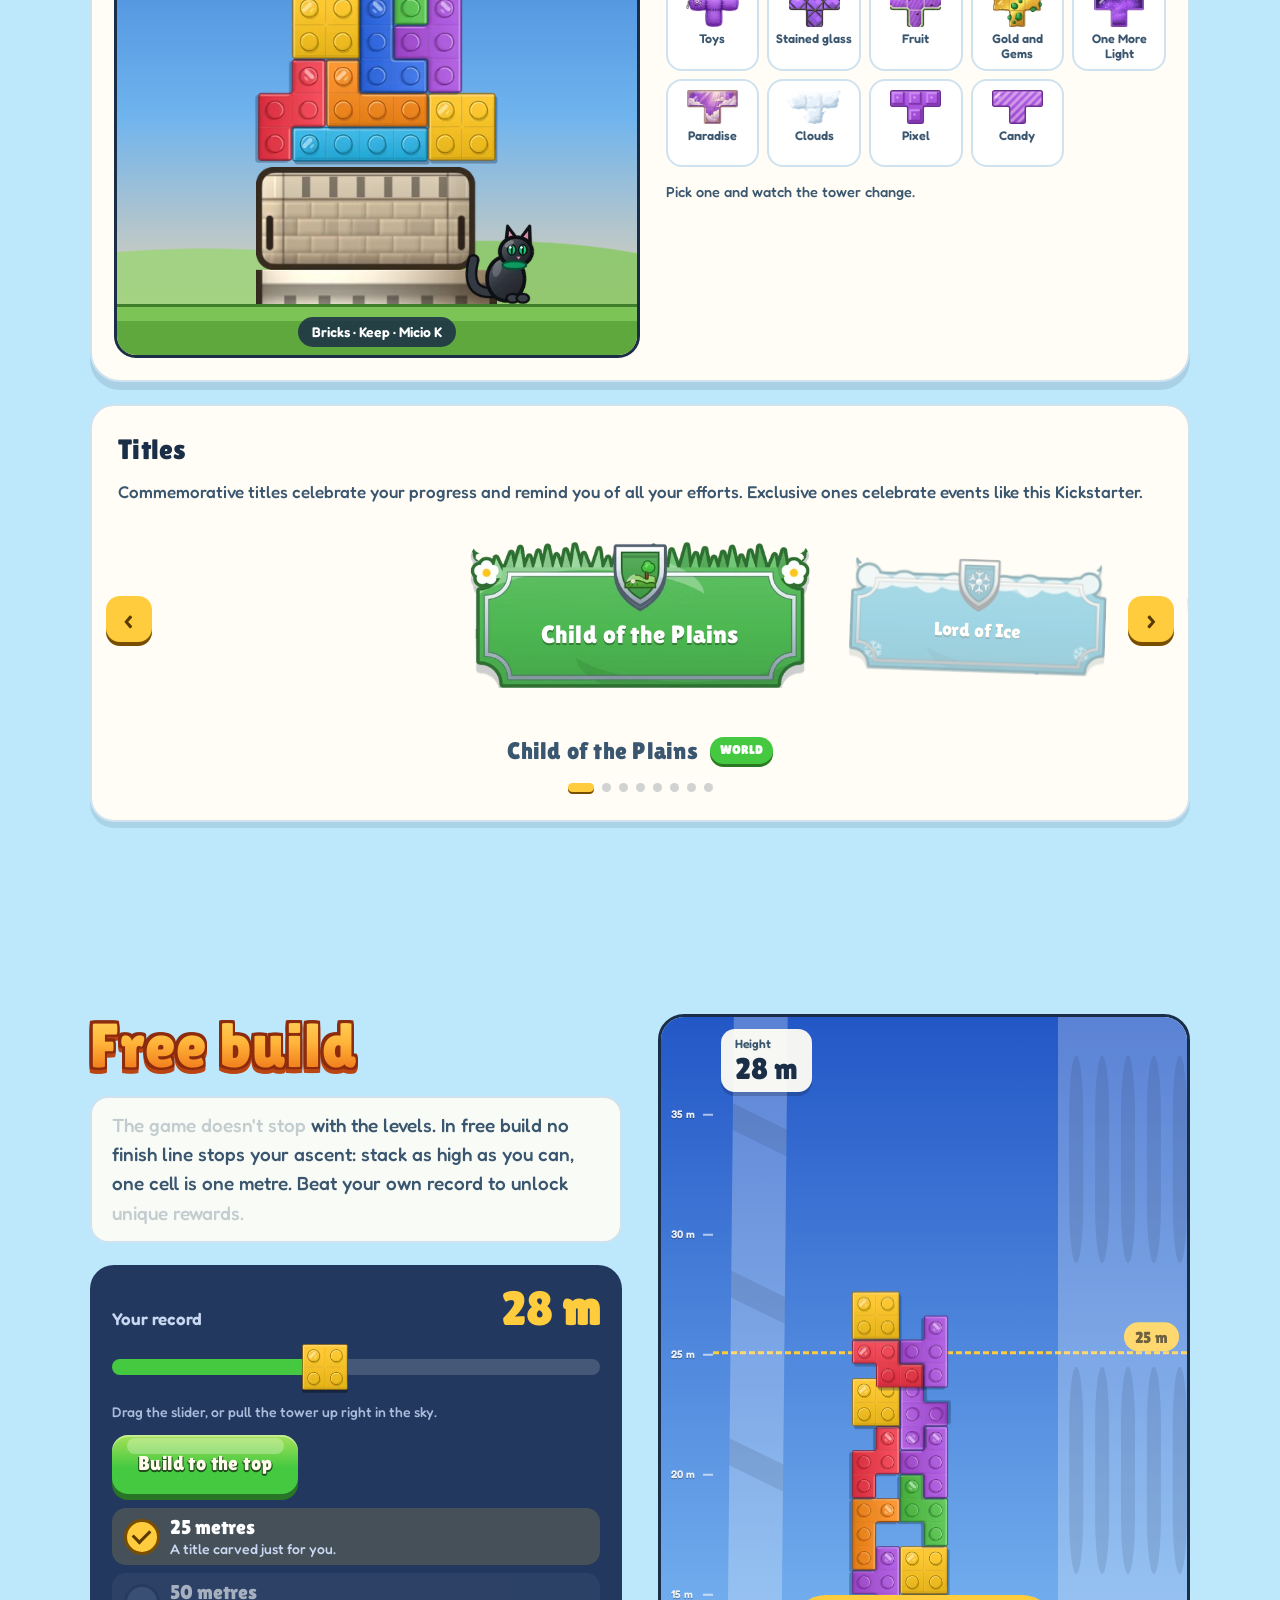
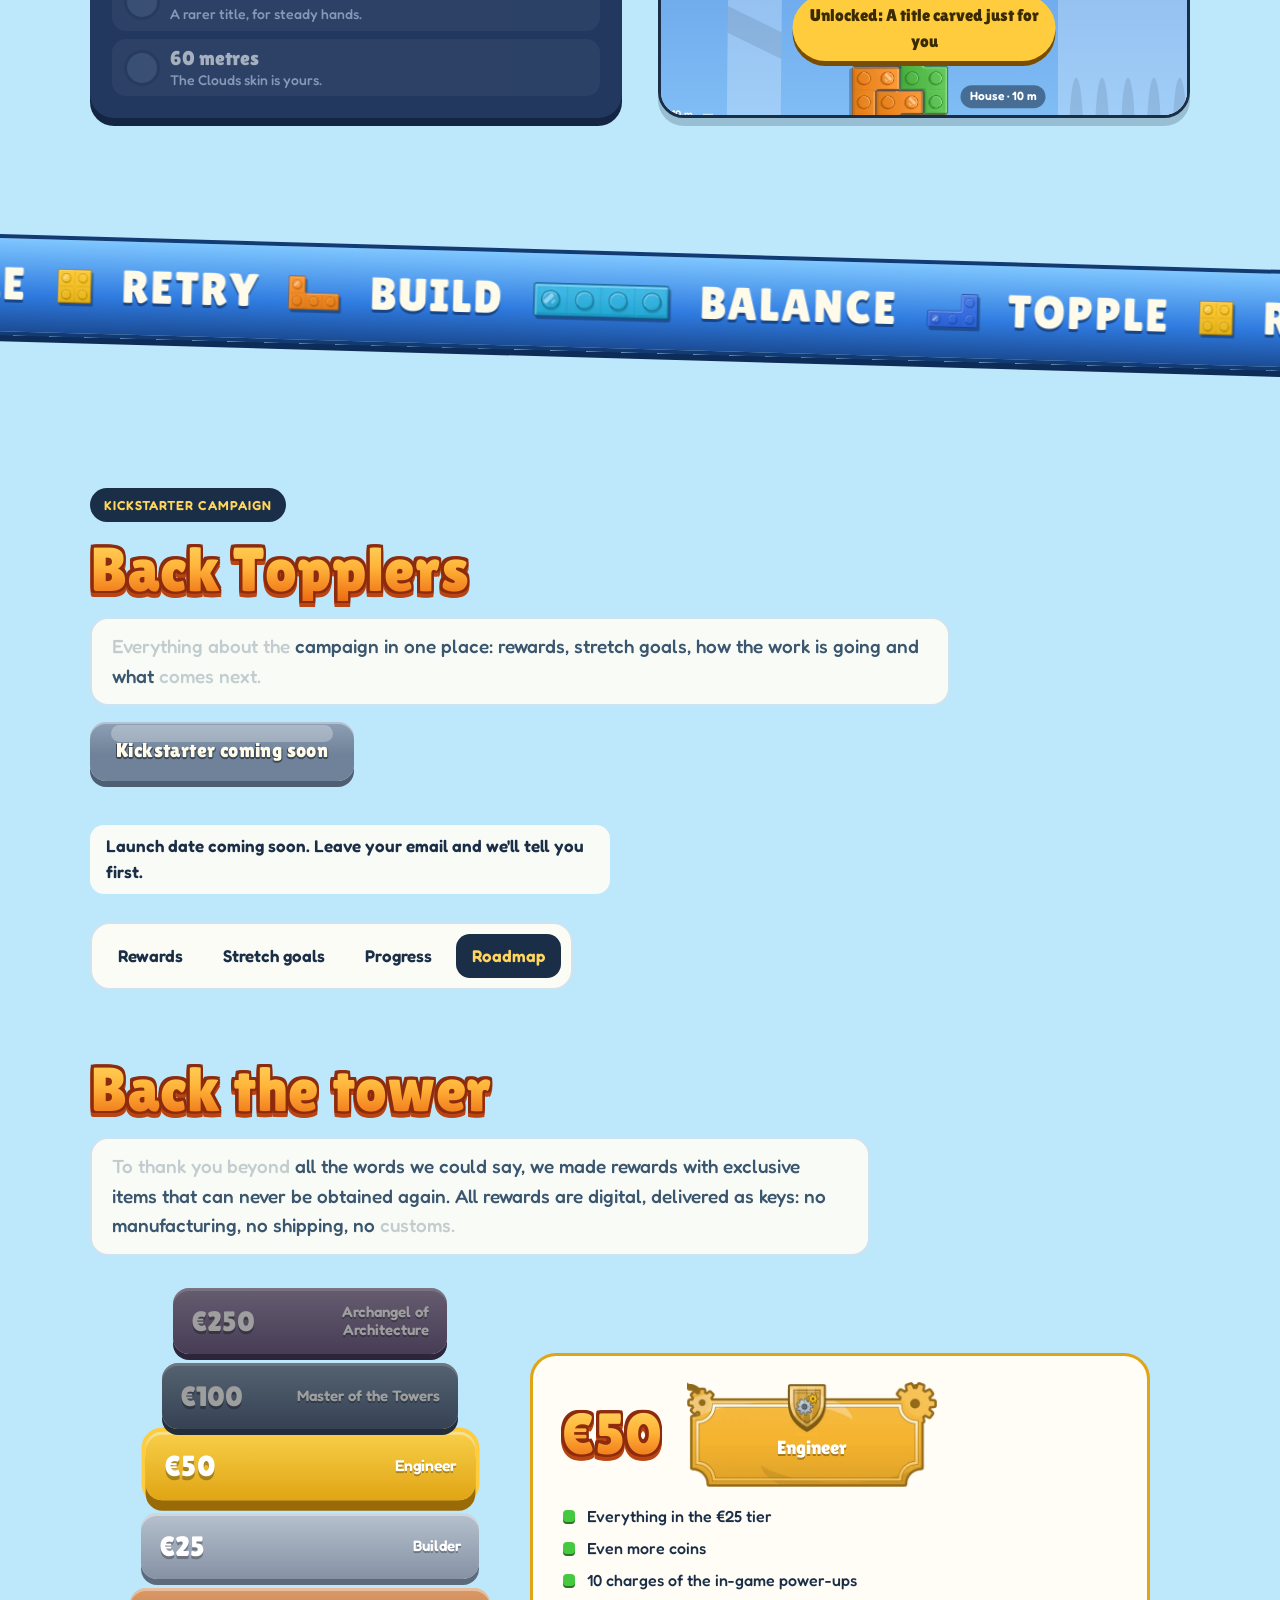
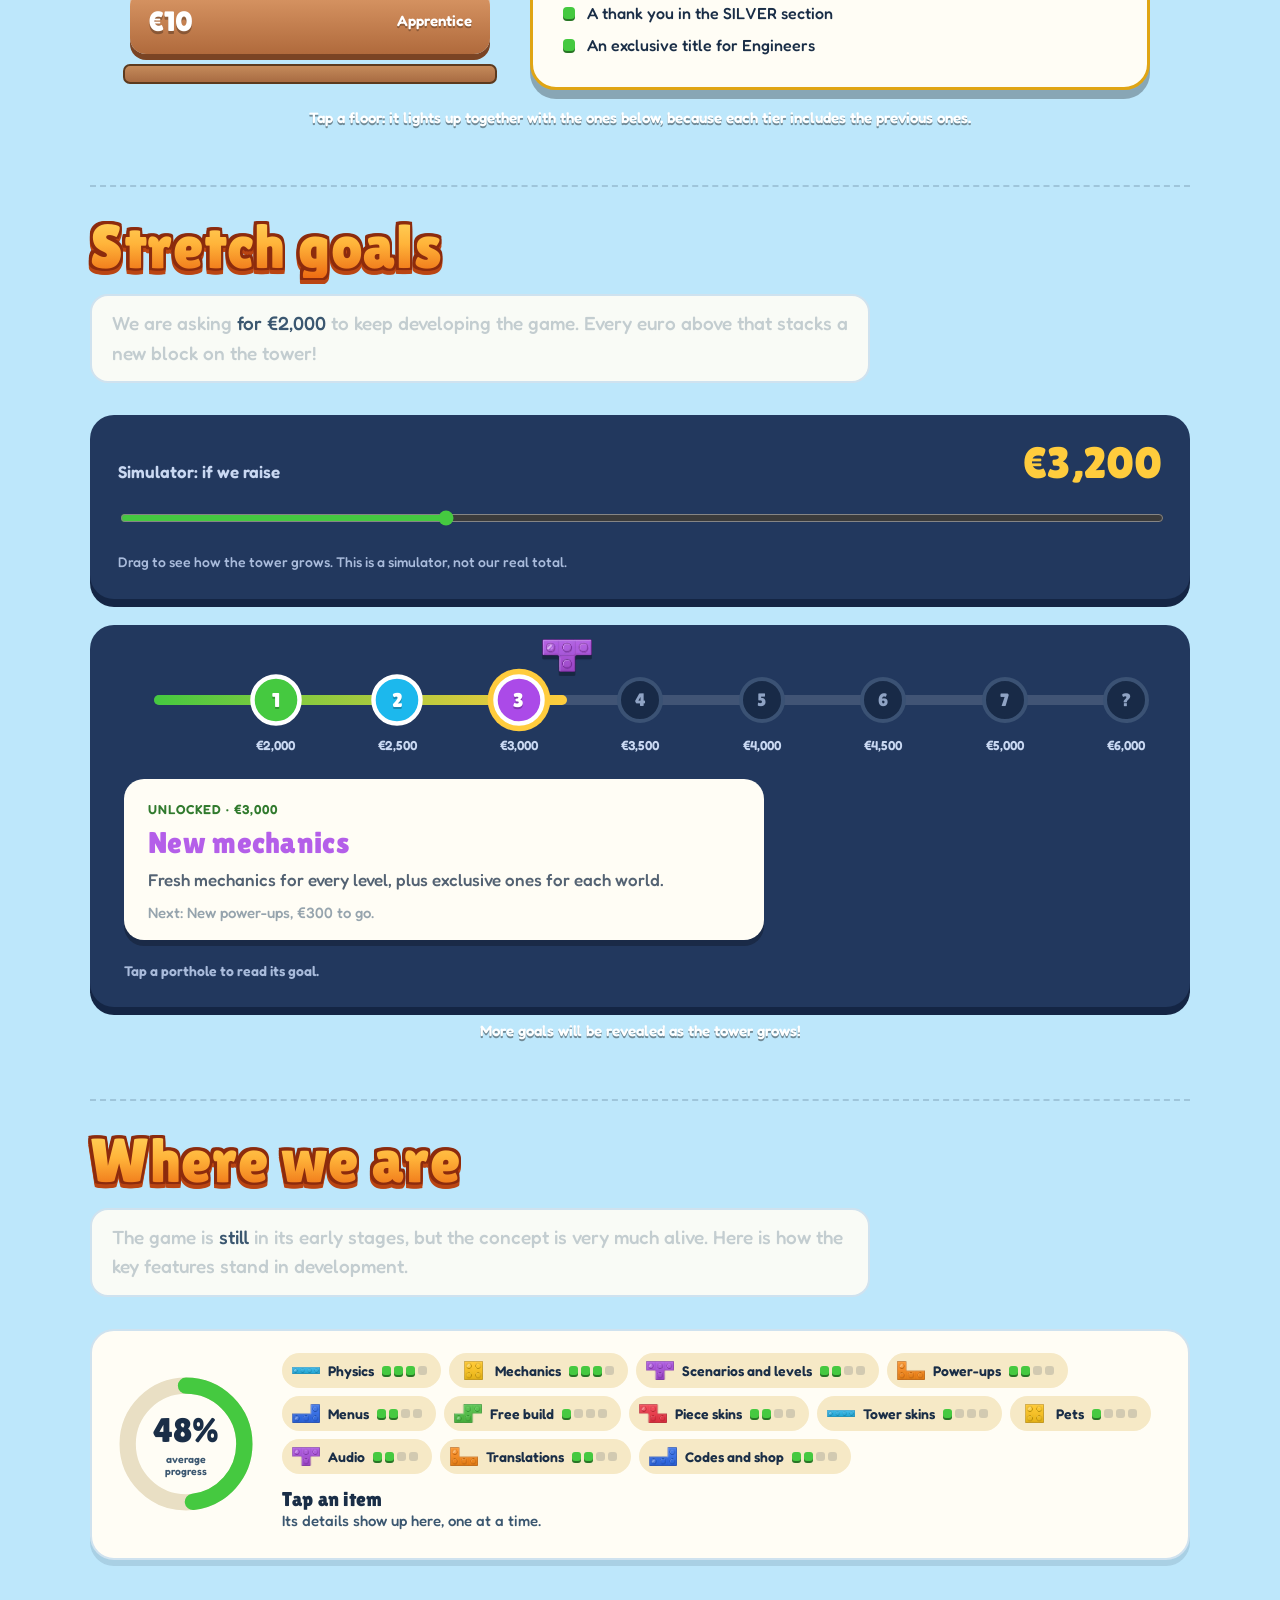
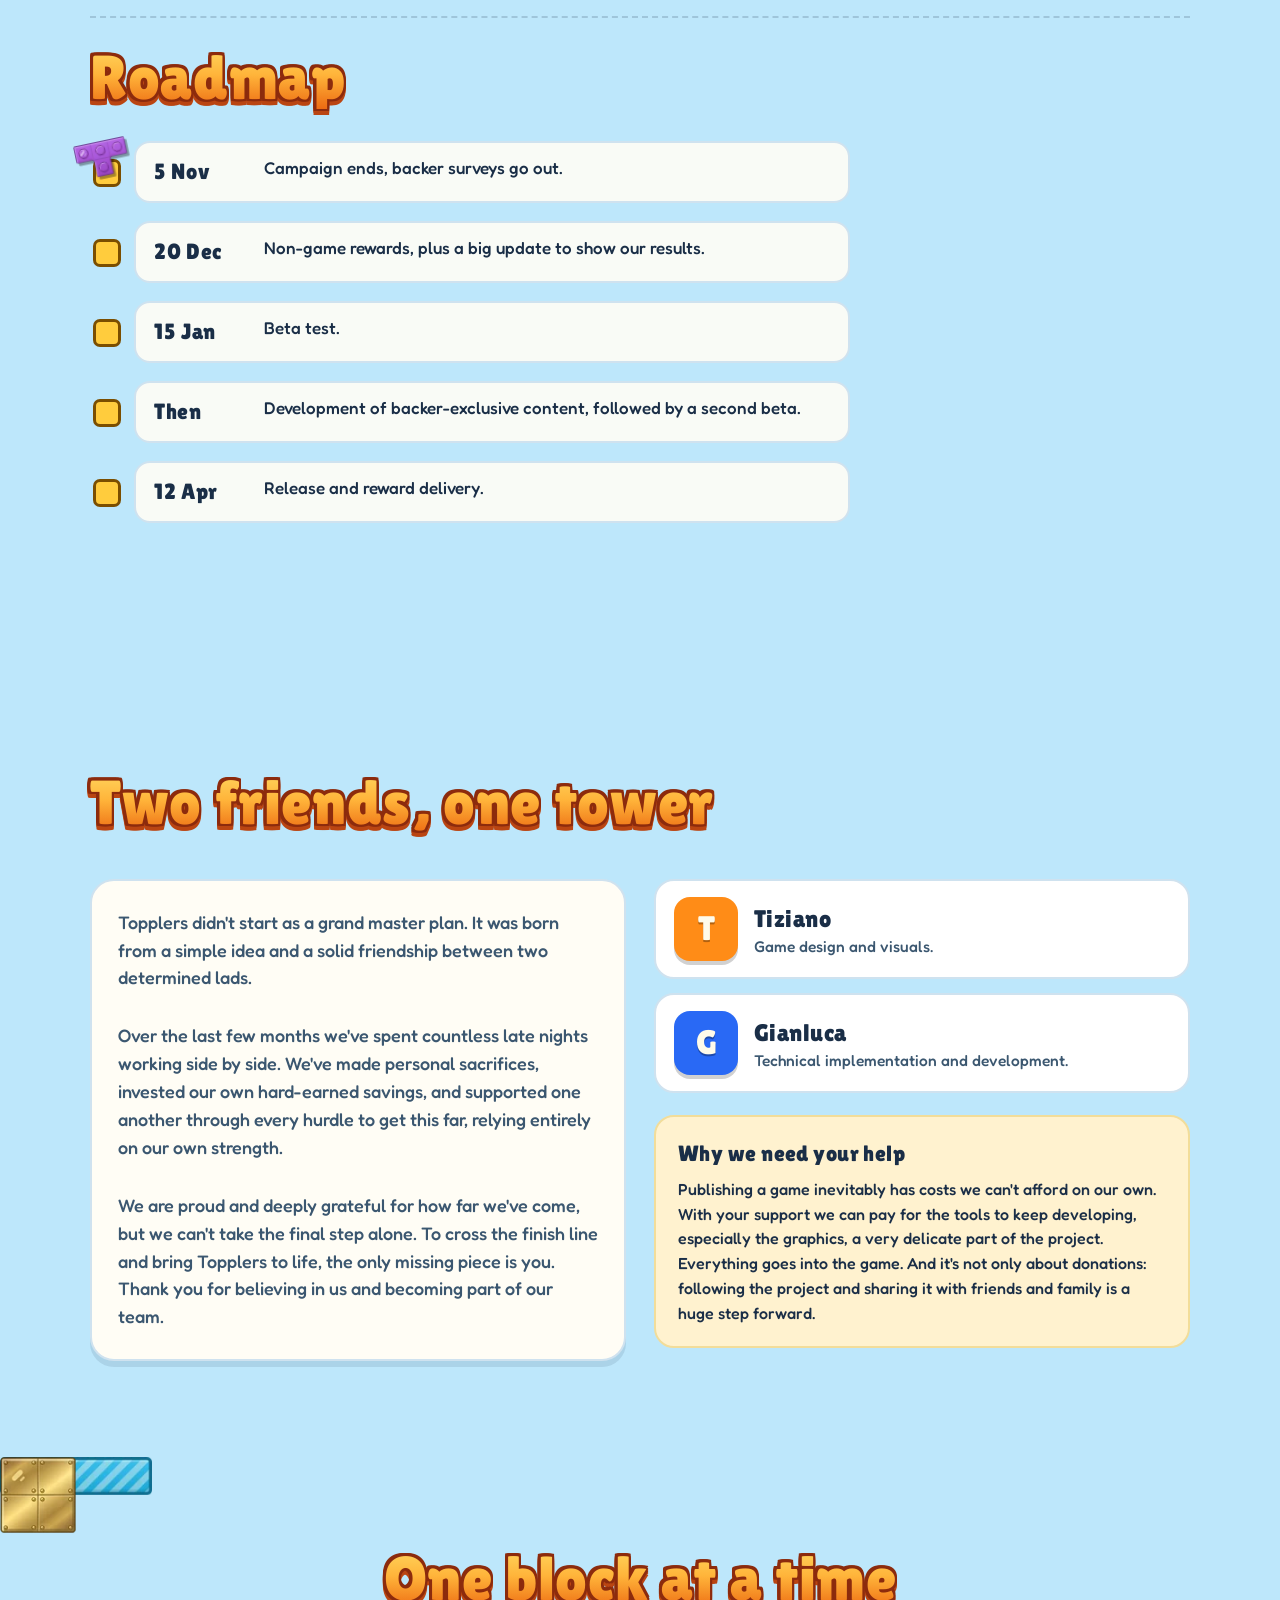
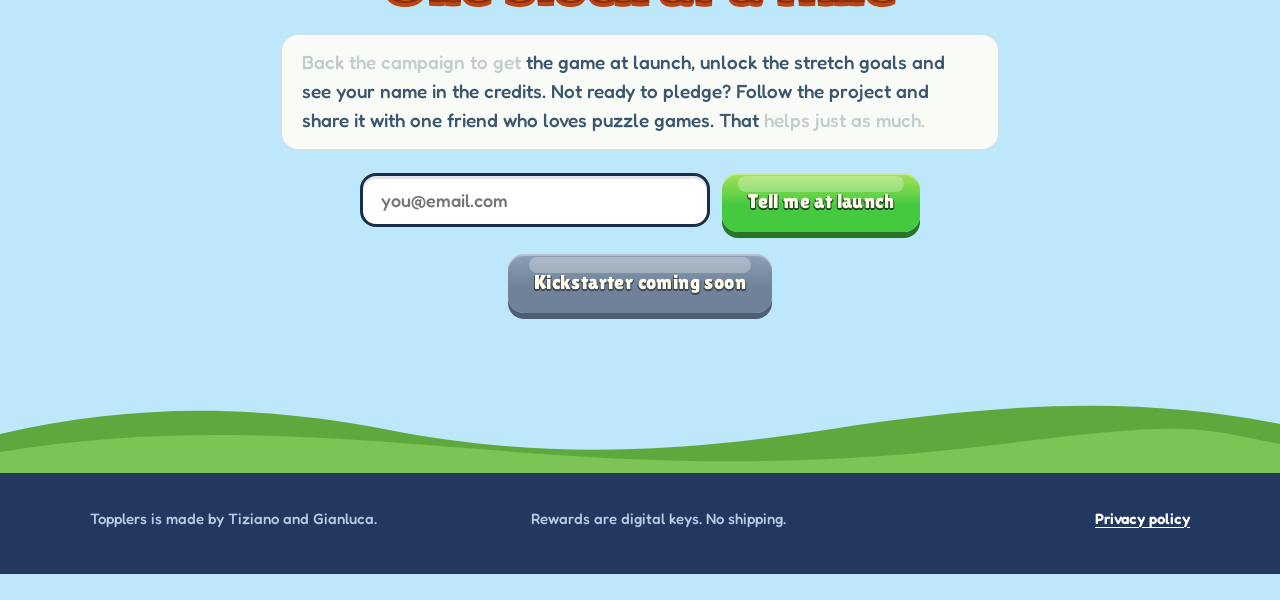
==== commit cda49989: "Prima sezione: maxi schermo col trailer a capitoli e tasti social Le tre carte di «Non il solito puz" ====
--- a/index.html
+++ b/index.html
@@ -15,12 +15,13 @@
 <link rel="preconnect" href="https://fonts.googleapis.com">
 <link rel="preconnect" href="https://fonts.gstatic.com" crossorigin>
 <link rel="stylesheet" href="https://fonts.googleapis.com/css2?family=Fredoka:wght@400;500;600&family=Lilita+One&display=swap">
-<link rel="stylesheet" href="css/base.css?v=20261015d">
-<link rel="stylesheet" href="css/componenti.css?v=20261015d">
-<link rel="stylesheet" href="css/sezioni.css?v=20261015d">
-<link rel="stylesheet" href="css/fluido.css?v=20261015d">
-<link rel="stylesheet" href="css/vetrine.css?v=20261015d">
-<link rel="stylesheet" href="css/ks.css?v=20261015d">
+<link rel="stylesheet" href="css/base.css?v=20261017a">
+<link rel="stylesheet" href="css/componenti.css?v=20261017a">
+<link rel="stylesheet" href="css/sezioni.css?v=20261017a">
+<link rel="stylesheet" href="css/fluido.css?v=20261017a">
+<link rel="stylesheet" href="css/vetrine.css?v=20261017a">
+<link rel="stylesheet" href="css/ks.css?v=20261017a">
+<link rel="stylesheet" href="css/trailer.css?v=20261017a">
 <script>document.documentElement.className = "js";</script>
 </head>
 <body>
@@ -94,23 +95,27 @@
 
   <div class="ribbon-box r1" aria-hidden="true"><div class="ribbon" data-dir="-1"><div class="rb-track"></div></div></div>
 
-  <!-- ===== PERCHE' ===== -->
+  <!-- ===== PERCHE': il maxi schermo col trailer per capitoli, e i social ===== -->
   <section id="why" data-world="plains" data-tp>
     <div class="wrap">
-      <div class="sec-head"><h2 class="pl" data-t="why_h"></h2><p class="lede" data-t="why_p"></p></div>
-      <div class="why">
-        <article class="card" data-rv="pop" data-tilt>
-          <svg class="ico" viewBox="0 0 54 54" aria-hidden="true"><rect x="8" y="30" width="38" height="16" rx="5" fill="#ff8c17" stroke="#9a4d05" stroke-width="3"/><rect x="14" y="12" width="26" height="16" rx="5" fill="#ab4ae8" stroke="#5f1f92" stroke-width="3"/><path d="M18 17h10" stroke="#fff" stroke-width="3" stroke-linecap="round" opacity=".6"/></svg>
-          <h3 data-t="why1_h"></h3><p data-t="why1_p"></p>
-        </article>
-        <article class="card" data-rv="pop" data-tilt>
-          <svg class="ico" viewBox="0 0 54 54" aria-hidden="true"><path d="M10 44h34" stroke="#3b5770" stroke-width="4" stroke-linecap="round"/><rect x="14" y="20" width="26" height="20" rx="5" fill="#2969f5" stroke="#123a73" stroke-width="3" transform="rotate(12 27 30)"/><path d="M8 12l6 6M46 12l-6 6" stroke="#ed3b36" stroke-width="4" stroke-linecap="round"/></svg>
-          <h3 data-t="why2_h"></h3><p data-t="why2_p"></p>
-        </article>
-        <article class="card" data-rv="pop" data-tilt>
-          <svg class="ico" viewBox="0 0 54 54" aria-hidden="true"><rect x="6" y="32" width="18" height="14" rx="4" fill="#45c940" stroke="#1d6b1a" stroke-width="3"/><rect x="28" y="32" width="18" height="14" rx="4" fill="#1cb8ed" stroke="#0a6e91" stroke-width="3"/><rect x="17" y="14" width="18" height="14" rx="4" fill="#ffc71a" stroke="#9a7400" stroke-width="3"/></svg>
-          <h3 data-t="why3_h"></h3><p data-t="why3_p"></p>
-        </article>
+      <div class="sec-head"><h2 class="pl" data-t="why_h"></h2><p class="lede" data-t="why_lede"></p></div>
+      <div class="tv" data-rv="pop">
+        <div class="tv-scr" id="tvScr">
+          <img class="tv-bg" id="tvBg" src="assets/clip/pianure.webp" alt="" aria-hidden="true">
+          <video class="tv-fg" id="tvFg" muted playsinline loop preload="none" width="540" height="960" poster="assets/clip/pianure.webp" data-t-aria="tr_aria"></video>
+          <div class="tv-cap" id="tvCap" aria-live="polite"></div>
+          <div class="tv-claim" id="tvClaim"></div>
+        </div>
+        <div class="tv-rail" id="tvRail"></div>
+        <div class="tv-bar">
+          <button class="tv-pp" id="tvPP" type="button"></button>
+          <small data-t="tr_hint"></small>
+          <a class="btn sm blue tv-full" id="tvFull" href="#" target="_blank" rel="noopener" data-t="tr_full" hidden></a>
+        </div>
+      </div>
+      <div class="segui">
+        <div><h3 data-t="soc_h"></h3><p data-t="soc_p"></p></div>
+        <div class="socs" id="socs"></div>
       </div>
     </div>
   </section>
@@ -427,31 +432,32 @@
 </main>
 
 <footer>
-  <div class="wrap"><span data-t="foot1"></span><span data-t="foot2"></span><a class="foot-priv" href="privacy.html" data-t="foot_priv"></a></div>
+  <div class="wrap"><span data-t="foot1"></span><span data-t="foot2"></span><span class="foot-socs" id="footSocs"></span><a class="foot-priv" href="privacy.html" data-t="foot_priv"></a></div>
 </footer>
 
 <script src="vendor/gsap.min.js"></script>
 <script src="vendor/ScrollTrigger.min.js"></script>
 <script src="vendor/matter.min.js"></script>
-<script src="data/config.js?v=20261015d"></script>
-<script src="js/ks-flag.js?v=20261015d"></script>
-<script src="data/testi.js?v=20261015d"></script>
-<script src="js/util.js?v=20261015d"></script>
+<script src="data/config.js?v=20261017a"></script>
+<script src="js/ks-flag.js?v=20261017a"></script>
+<script src="data/testi.js?v=20261017a"></script>
+<script src="js/util.js?v=20261017a"></script>
 <script src="js/i18n.js"></script>
-<script src="js/impila.js?v=20261015d"></script>
-<script src="js/render.js?v=20261015d"></script>
-<script src="js/cielo.js?v=20261015d"></script>
-<script src="js/torre.js?v=20261015d"></script>
-<script src="js/pezzi.js?v=20261015d"></script>
-<script src="js/lab.js?v=20261015d"></script>
-<script src="js/mondi.js?v=20261015d"></script>
-<script src="js/effetti.js?v=20261015d"></script>
-<script src="js/libera.js?v=20261015d"></script>
-<script src="js/countdown.js?v=20261015d"></script>
-<script src="js/form.js?v=20261015d"></script>
-<script src="js/scroll.js?v=20261015d"></script>
-<script src="js/vetrine.js?v=20261015d"></script>
-<script src="js/fluido.js?v=20261015d"></script>
-<script src="js/main.js?v=20261015d"></script>
+<script src="js/impila.js?v=20261017a"></script>
+<script src="js/render.js?v=20261017a"></script>
+<script src="js/cielo.js?v=20261017a"></script>
+<script src="js/torre.js?v=20261017a"></script>
+<script src="js/pezzi.js?v=20261017a"></script>
+<script src="js/lab.js?v=20261017a"></script>
+<script src="js/mondi.js?v=20261017a"></script>
+<script src="js/effetti.js?v=20261017a"></script>
+<script src="js/libera.js?v=20261017a"></script>
+<script src="js/trailer.js?v=20261017a"></script>
+<script src="js/countdown.js?v=20261017a"></script>
+<script src="js/form.js?v=20261017a"></script>
+<script src="js/scroll.js?v=20261017a"></script>
+<script src="js/vetrine.js?v=20261017a"></script>
+<script src="js/fluido.js?v=20261017a"></script>
+<script src="js/main.js?v=20261017a"></script>
 </body>
 </html>
--- a/css/sezioni.css
+++ b/css/sezioni.css
@@ -51,11 +51,6 @@
 .float img { display: block; animation: bob 5s ease-in-out infinite; }
 @keyframes bob { 50% { translate: 0 -14px; rotate: 6deg; } }
 
-/* ---------- perche' ---------- */
-.why { display: grid; grid-template-columns: repeat(3, 1fr); gap: 22px; }
-.why .ico { width: 56px; height: 56px; transition: transform .4s cubic-bezier(.3, 1.8, .5, 1); }
-.why .card:hover .ico { transform: rotate(-12deg) scale(1.15) translateY(-4px); }
-.why p { color: var(--ink2); }
 
 /* ---------- potenziamenti ---------- */
 .pus { display: grid; grid-template-columns: repeat(5, 1fr); gap: 16px; }
@@ -249,7 +244,7 @@
   .hero-grid { grid-template-columns: 1fr; }
   .hero-art { min-height: 420px; }
   .hero .orb { width: 96px; height: 96px; }
-  .why, .status, .tiers, .lab { grid-template-columns: minmax(0, 1fr); }
+  .status, .tiers, .lab { grid-template-columns: minmax(0, 1fr); }
   .free { grid-template-columns: minmax(0, 1fr); grid-template-areas: "testo" "torre" "alt"; }
   .sali { height: clamp(420px, 70vh, 520px); }
   .tier.wide { grid-column: auto; }
--- a/css/trailer.css
+++ b/css/trailer.css
@@ -0,0 +1,78 @@
+/* Il maxi schermo: il trailer per capitoli (le clip dei mondi una dopo l'altra) dentro una cornice di plastica blu notte,
+   col nome del capitolo a sinistra e il punto di forza a destra; sotto, la fila dei social. */
+.tv { position: relative; border-radius: 30px; padding: 14px; background: linear-gradient(#2c4570, var(--night) 60%, #1b2c4a); box-shadow: 0 12px 0 #0f1a2e, inset 0 3px 0 rgba(255, 255, 255, .18); }
+.tv-scr { position: relative; height: clamp(380px, 62vh, 540px); border-radius: 20px; overflow: hidden; background: #0d1726; isolation: isolate; }
+.tv-bg { position: absolute; inset: -30px; width: calc(100% + 60px); height: calc(100% + 60px); max-width: none; object-fit: cover; filter: blur(22px) brightness(.55) saturate(1.3); transition: opacity .5s; }
+.tv-fg { position: absolute; top: 0; left: 50%; height: 100%; width: auto; aspect-ratio: 9 / 16; translate: -50% 0; object-fit: cover; background: #0d1726;
+  box-shadow: 0 0 0 4px rgba(255, 255, 255, .12), 0 20px 60px rgba(0, 0, 0, .5); }
+.tv-cap { position: absolute; left: 4%; top: 50%; translate: 0 -50%; width: 30%; color: #fff; display: grid; gap: 8px; z-index: 2; }
+.tv-cap .k { font-weight: 600; font-size: 13px; letter-spacing: .12em; text-transform: uppercase; color: #ffd65e; }
+.tv-cap .t { font-family: var(--f-display); font-size: clamp(24px, 3.2vw, 42px); line-height: 1; color: #ffcf5a; -webkit-text-stroke: 1.5px #8c2b0d; paint-order: stroke fill; text-shadow: 0 4px 0 #8c2b0d; text-wrap: balance; }
+.tv-cap .m { display: none; }
+.tv-claim { position: absolute; right: 4%; top: 50%; translate: 0 -50%; width: 28%; z-index: 2; background: var(--paper); color: var(--ink); border-radius: 18px; padding: 14px 16px 16px; box-shadow: 0 6px 0 rgba(0, 0, 0, .3); }
+.tv-claim b { display: block; font-family: var(--f-display); font-weight: 400; font-size: 22px; line-height: 1.1; margin-bottom: 4px; }
+.tv-claim span { display: block; font-size: 15px; line-height: 1.4; color: var(--ink2); }
+.tv-swap { animation: tvSwap .5s cubic-bezier(.3, 1.5, .5, 1) both; }
+@keyframes tvSwap { from { opacity: 0; transform: translateY(16px) scale(.96); } }
+
+.tv-rail { display: grid; grid-template-columns: repeat(7, minmax(0, 1fr)); gap: 6px; margin-top: 14px; }
+.tv-ch { all: unset; box-sizing: border-box; cursor: pointer; display: grid; gap: 6px; padding-block: 4px; min-width: 0; }
+.tv-ch i { display: block; height: 8px; border-radius: 9px; background: rgba(255, 255, 255, .2); overflow: hidden; }
+.tv-ch i b { display: block; height: 100%; width: 0; background: linear-gradient(90deg, var(--green), var(--gold)); }
+.tv-ch span { font-weight: 600; font-size: 12.5px; color: #9fb3d4; text-align: center; white-space: nowrap; overflow: hidden; text-overflow: ellipsis; transition: color .3s; }
+.tv-ch:hover span, .tv-ch.on span { color: #fff; }
+.tv-ch:focus-visible { outline: 3px solid var(--gold); outline-offset: 2px; border-radius: 6px; }
+.tv-bar { display: flex; align-items: center; flex-wrap: wrap; gap: 10px 14px; margin-top: 10px; }
+.tv-pp { all: unset; cursor: pointer; width: 40px; height: 40px; flex: none; border-radius: 50%; display: grid; place-items: center; background: linear-gradient(#ffe07a, var(--gold)); box-shadow: 0 4px 0 var(--gold-ln); transition: transform .1s, box-shadow .1s; }
+.tv-pp:active { transform: translateY(3px); box-shadow: 0 1px 0 var(--gold-ln); }
+.tv-pp:focus-visible { outline: 3px solid #fff; outline-offset: 3px; }
+.tv-pp svg { width: 16px; height: 16px; }
+.tv-bar small { color: #c9d8f2; font-size: 14px; flex: 1 1 200px; min-width: 0; }
+.tv-full { margin-left: auto; }
+
+/* social: tasti di plastica, ognuno nel suo colore */
+.segui { display: grid; grid-template-columns: minmax(0, 1fr) auto; gap: 18px 30px; align-items: center; margin-top: 34px; }
+.segui h3 { font-family: var(--f-display); font-weight: 400; font-size: 26px; line-height: 1.1; color: var(--hero-fg); margin: 0; }
+.segui p { margin: 2px 0 0; color: var(--hero-fg2); font-weight: 600; }
+.socs { display: flex; flex-wrap: wrap; gap: 14px; }
+.soc { --a: #f77737; --b: #c13584; --z: #6b1650; display: inline-flex; align-items: center; gap: 10px; text-decoration: none; color: #fff; font-family: var(--f-display); font-size: 19px; letter-spacing: .02em; line-height: 1.1;
+  padding: 10px 18px 12px 12px; border-radius: 16px; background: linear-gradient(var(--a), var(--b)); box-shadow: 0 6px 0 var(--z), inset 0 2px 0 rgba(255, 255, 255, .35); text-shadow: 0 2px 0 rgba(0, 0, 0, .3); transition: transform .12s, box-shadow .12s; }
+a.soc:hover { transform: translateY(-3px) rotate(-1.5deg); box-shadow: 0 9px 0 var(--z), inset 0 2px 0 rgba(255, 255, 255, .35); }
+a.soc:active { transform: translateY(4px); box-shadow: 0 2px 0 var(--z); }
+.soc svg { width: 30px; height: 30px; flex: none; }
+.soc small { display: block; font-family: var(--f-body); font-weight: 600; font-size: 12.5px; letter-spacing: .03em; opacity: .92; text-shadow: none; }
+.soc.tt { --a: #2b2b35; --b: #101015; --z: #000; box-shadow: 0 6px 0 #000, inset 3px 0 0 #25f4ee, inset -3px 0 0 #fe2c55, inset 0 2px 0 rgba(255, 255, 255, .2); }
+.soc.yt { --a: #ff4a4a; --b: #e00000; --z: #7a0000; }
+.soc.off { filter: saturate(.55); cursor: default; }
+.foot-socs { display: inline-flex; gap: 14px; align-items: center; }
+.foot-socs a { color: #fff; display: inline-flex; opacity: .85; transition: opacity .2s, transform .2s; }
+.foot-socs a:hover { opacity: 1; transform: translateY(-2px); }
+.foot-socs svg { width: 24px; height: 24px; }
+
+@media (max-width: 860px) {
+  .tv-scr { height: clamp(360px, 46vh, 460px); }
+  .tv-cap { width: 27%; } .tv-claim { width: 26%; padding: 12px 14px 14px; }
+  .tv-claim b { font-size: 19px; } .tv-claim span { font-size: 14px; }
+  .tv-ch span { font-size: 11.5px; }
+  .segui { grid-template-columns: minmax(0, 1fr); }
+}
+@media (max-width: 640px) {
+  .tv { padding: 10px; border-radius: 24px; }
+  .tv-scr { height: auto; aspect-ratio: 4 / 5; border-radius: 16px; }
+  .tv-fg { left: 0; width: 100%; aspect-ratio: auto; translate: none; box-shadow: none; }
+  .tv-bg { display: none; }
+  .tv-cap { left: 0; right: 0; top: auto; bottom: 0; translate: none; width: auto; gap: 6px; padding: 70px 16px 16px; background: linear-gradient(transparent, rgba(13, 23, 38, .92) 45%); }
+  .tv-cap .m { display: block; color: #e6eefb; font-size: 15px; line-height: 1.4; }
+  .tv-cap .m b { color: #fff; }
+  .tv-claim { display: none; }
+  .tv-rail { gap: 4px; }
+  .tv-ch span { display: none; }
+}
+@media (max-width: 520px) {
+  .socs { display: grid; grid-template-columns: repeat(3, minmax(0, 1fr)); gap: 10px; }
+  .soc { flex-direction: column; justify-content: center; gap: 4px; font-size: 16px; padding: 10px 6px 12px; text-align: center; }
+  .soc svg { width: 28px; height: 28px; }
+  .soc small { font-size: 11px; }
+  .tv-full { margin-left: 0; }
+}
+@media (prefers-reduced-motion: reduce) { .tv-swap { animation: none; } .soc, .tv-bg { transition: none; } }
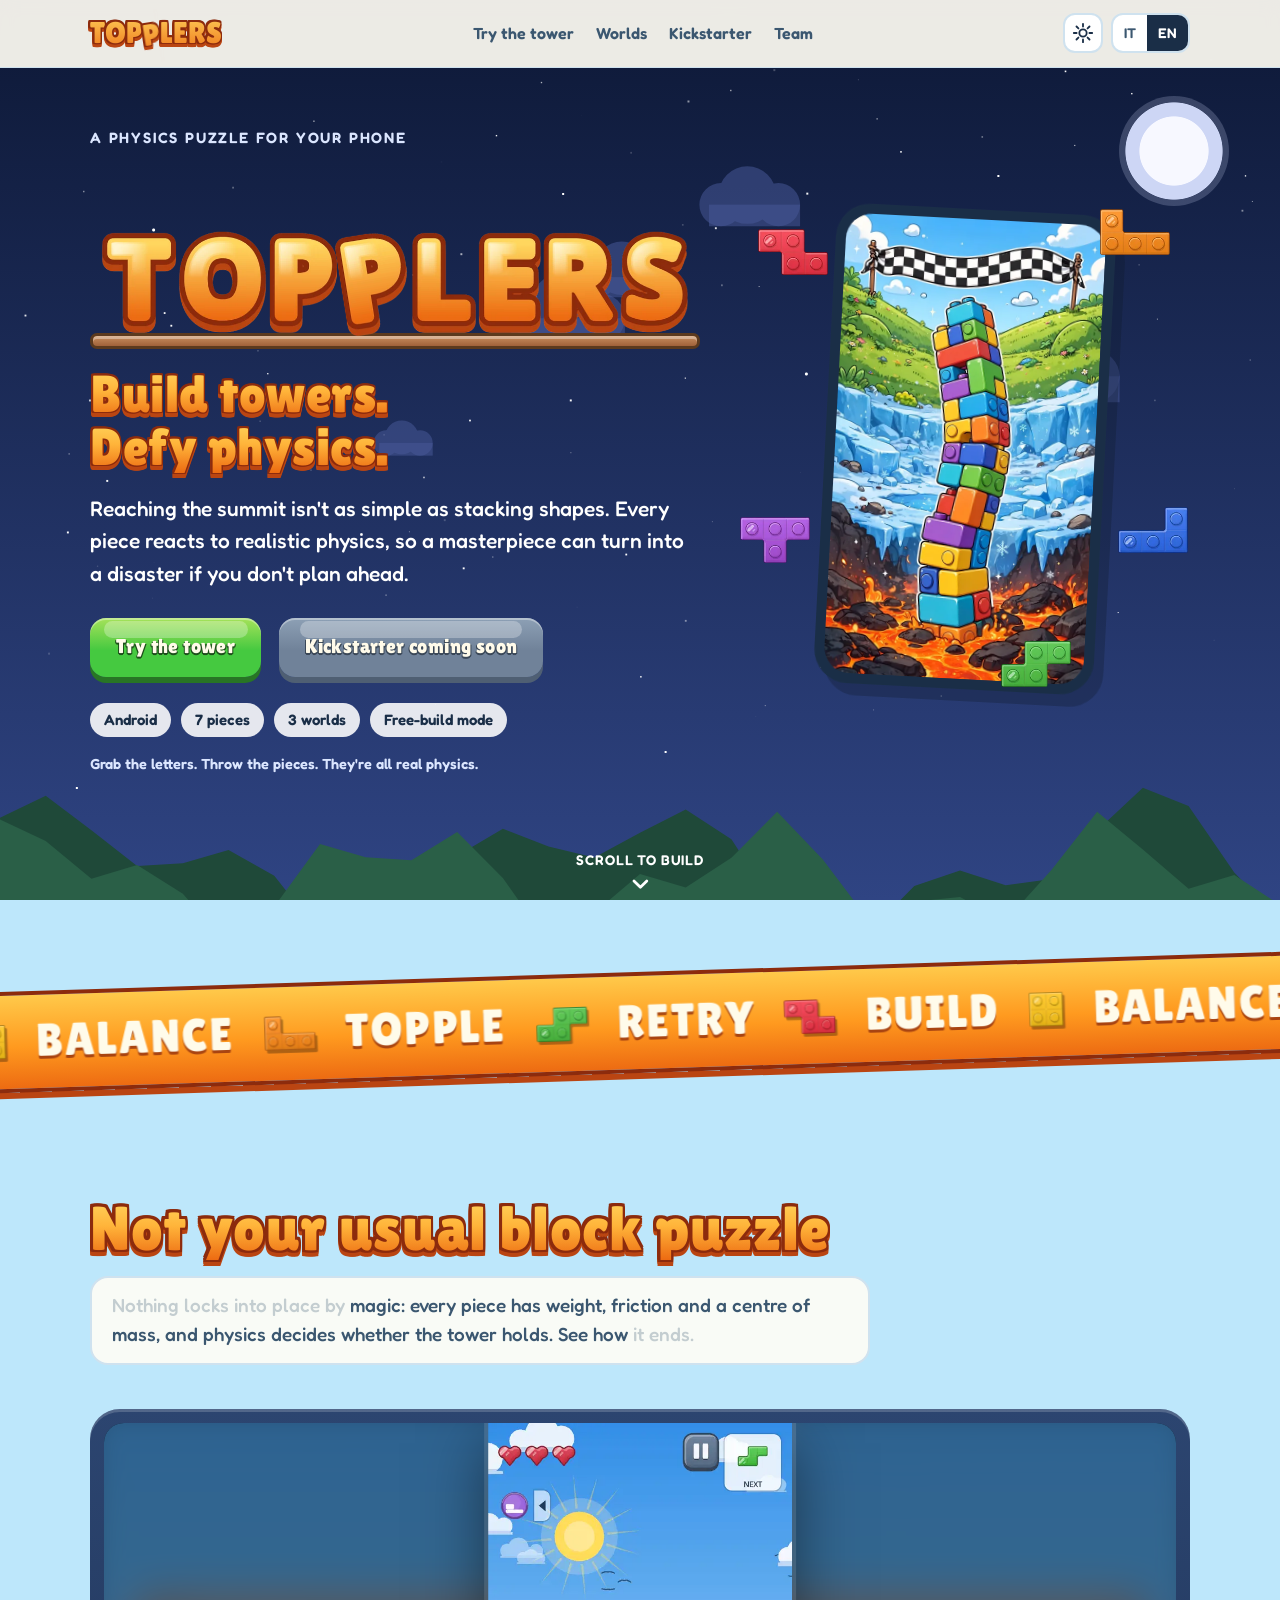
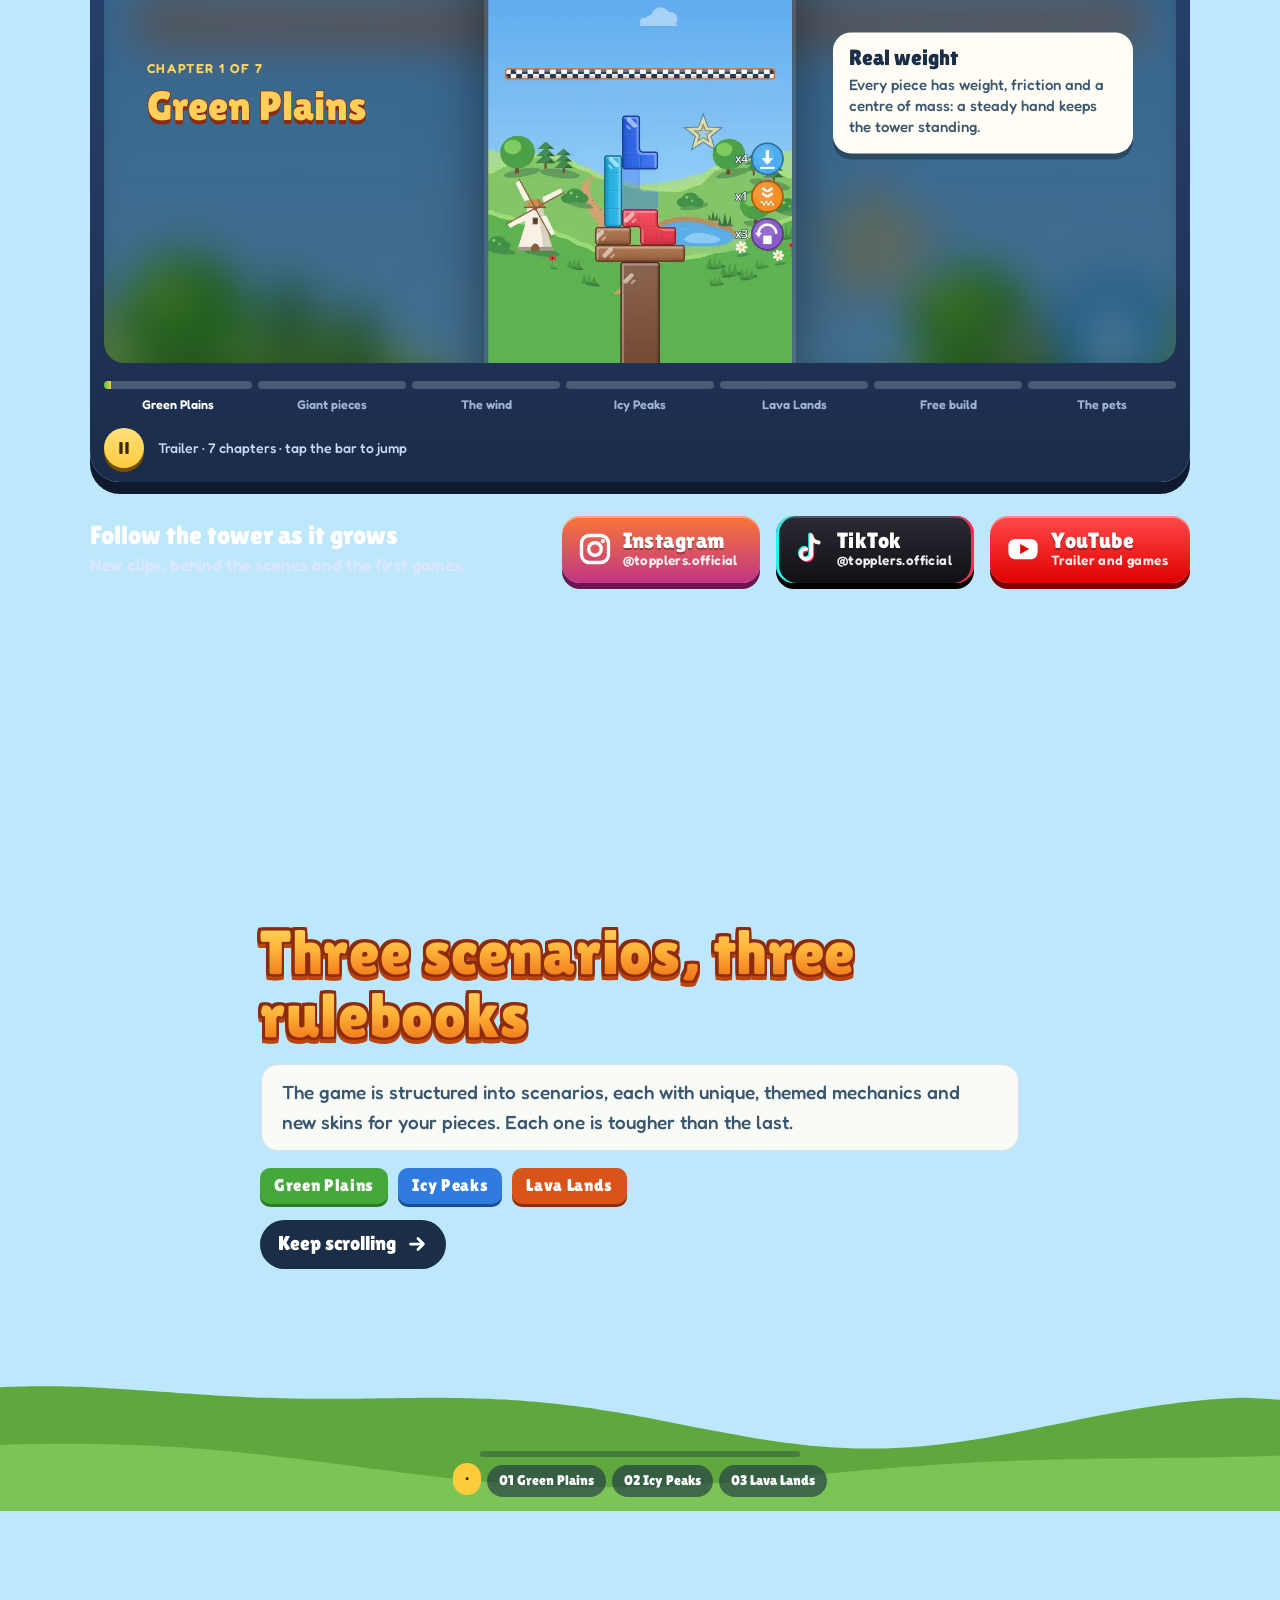
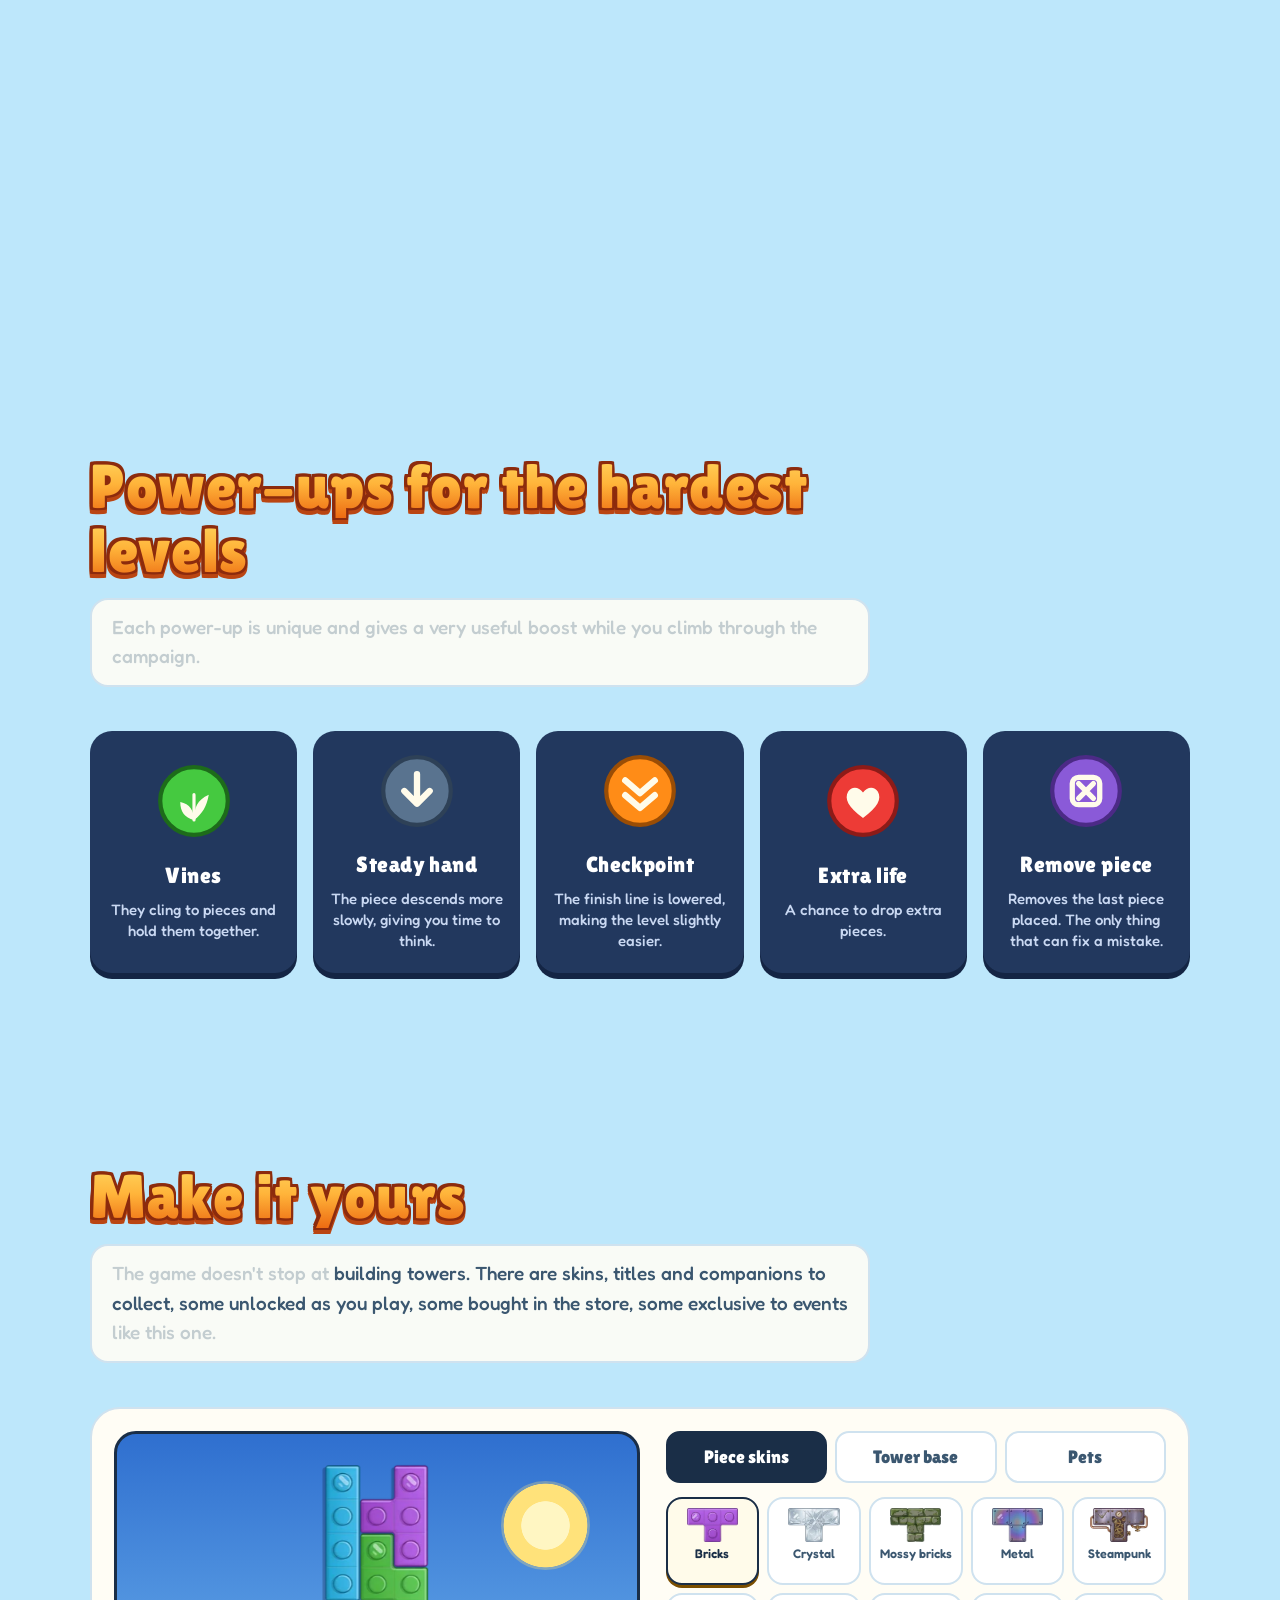
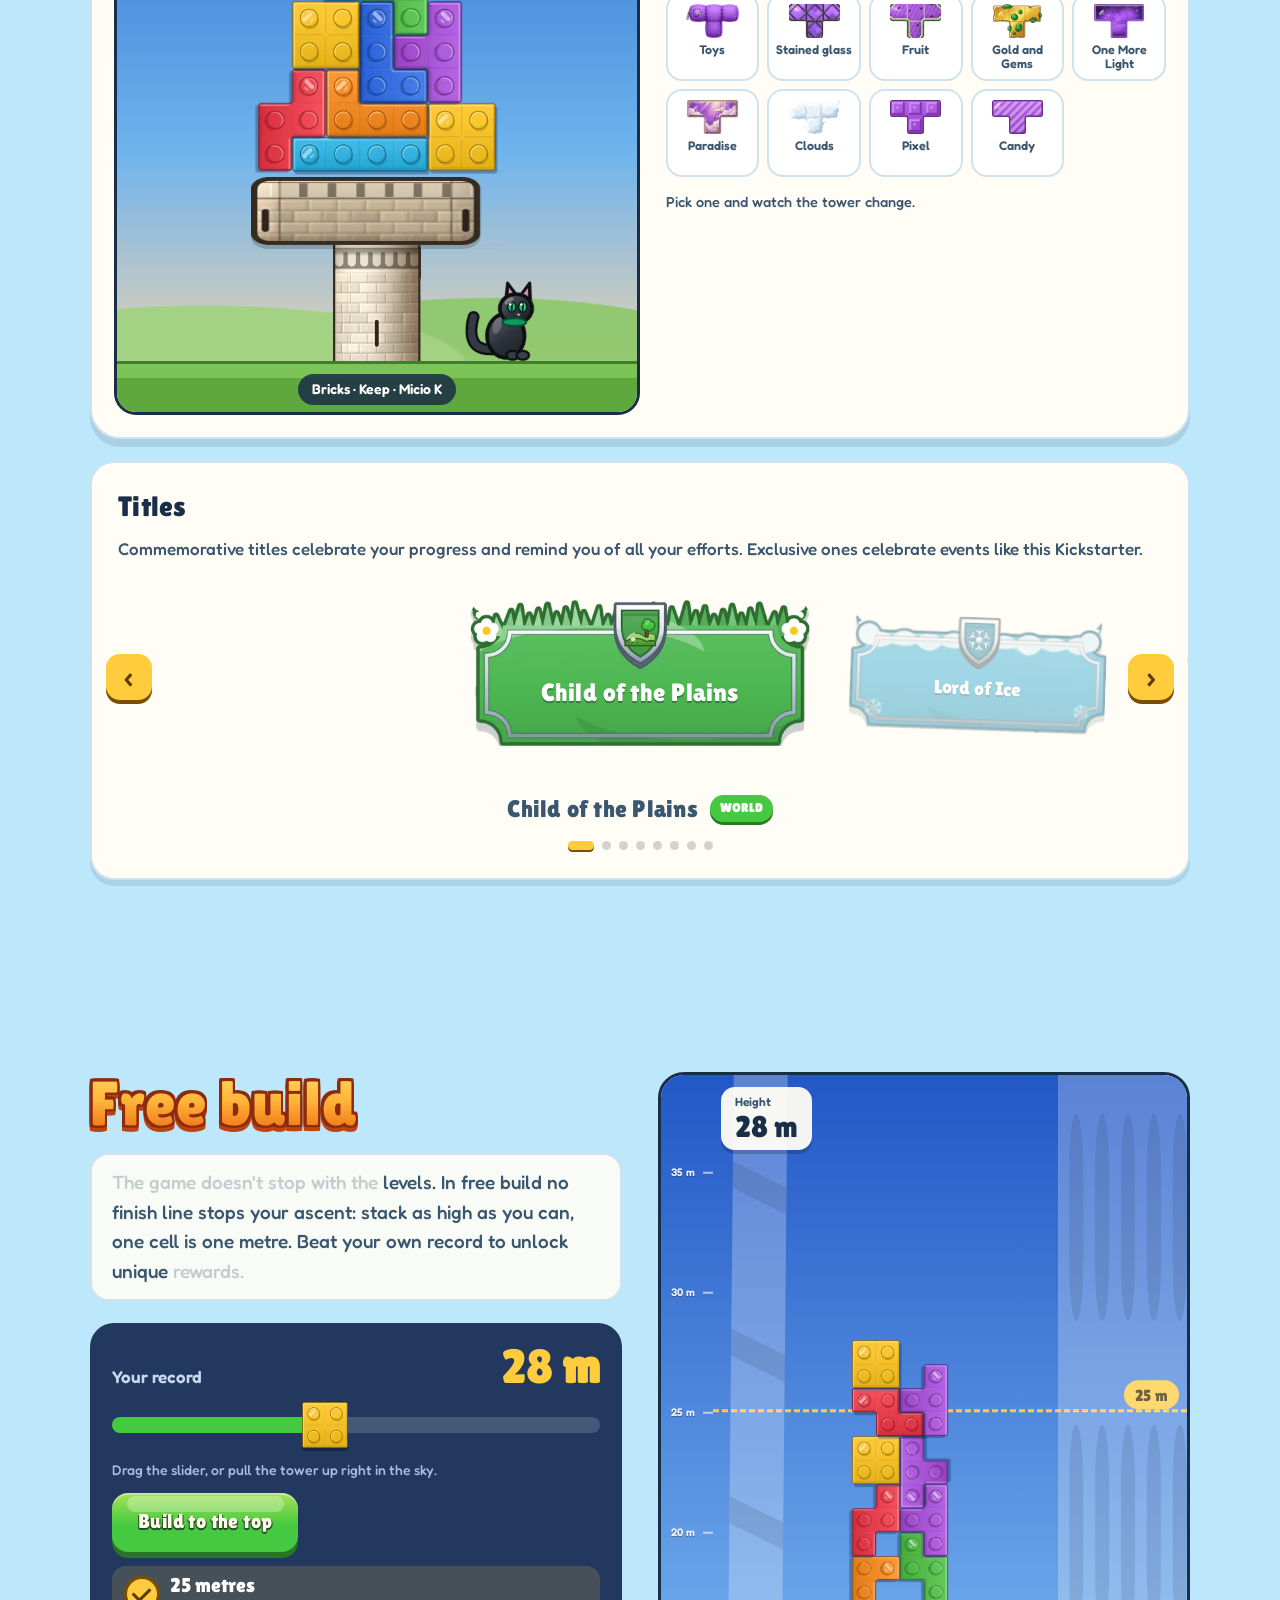
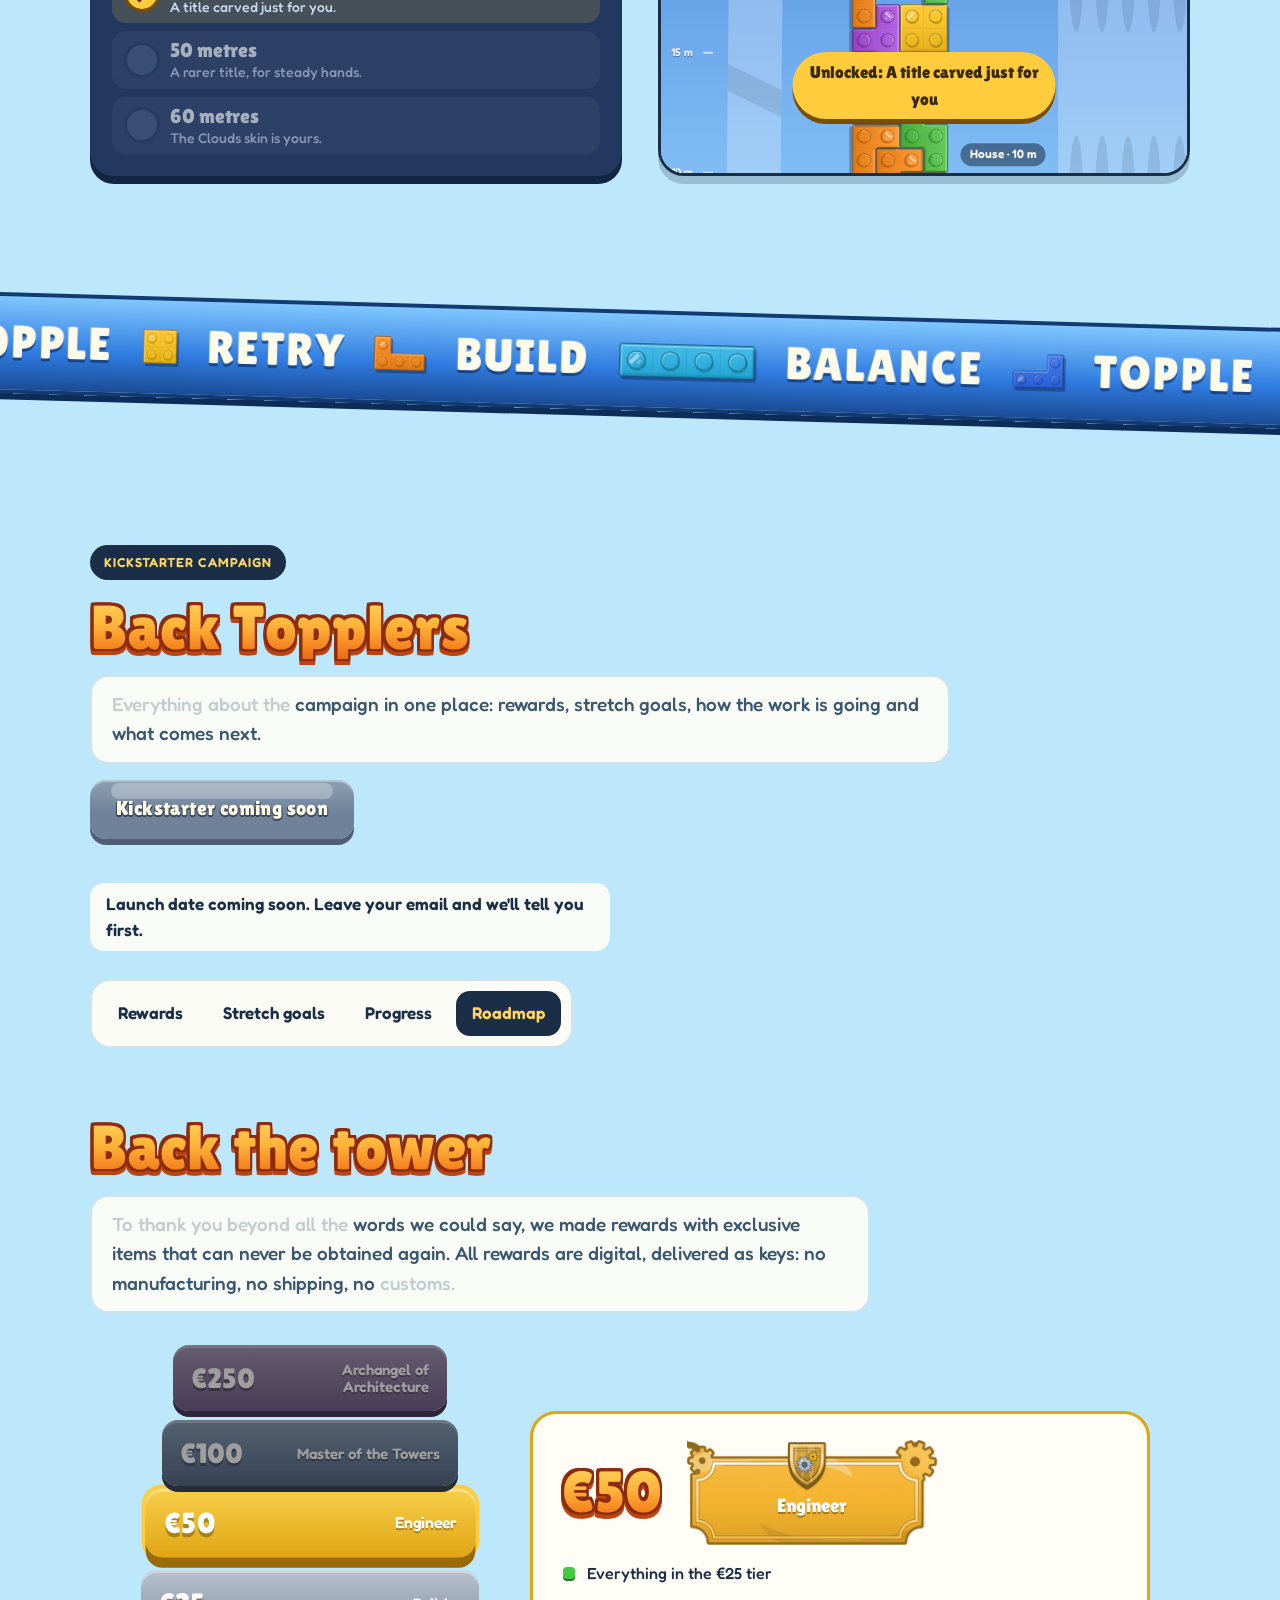
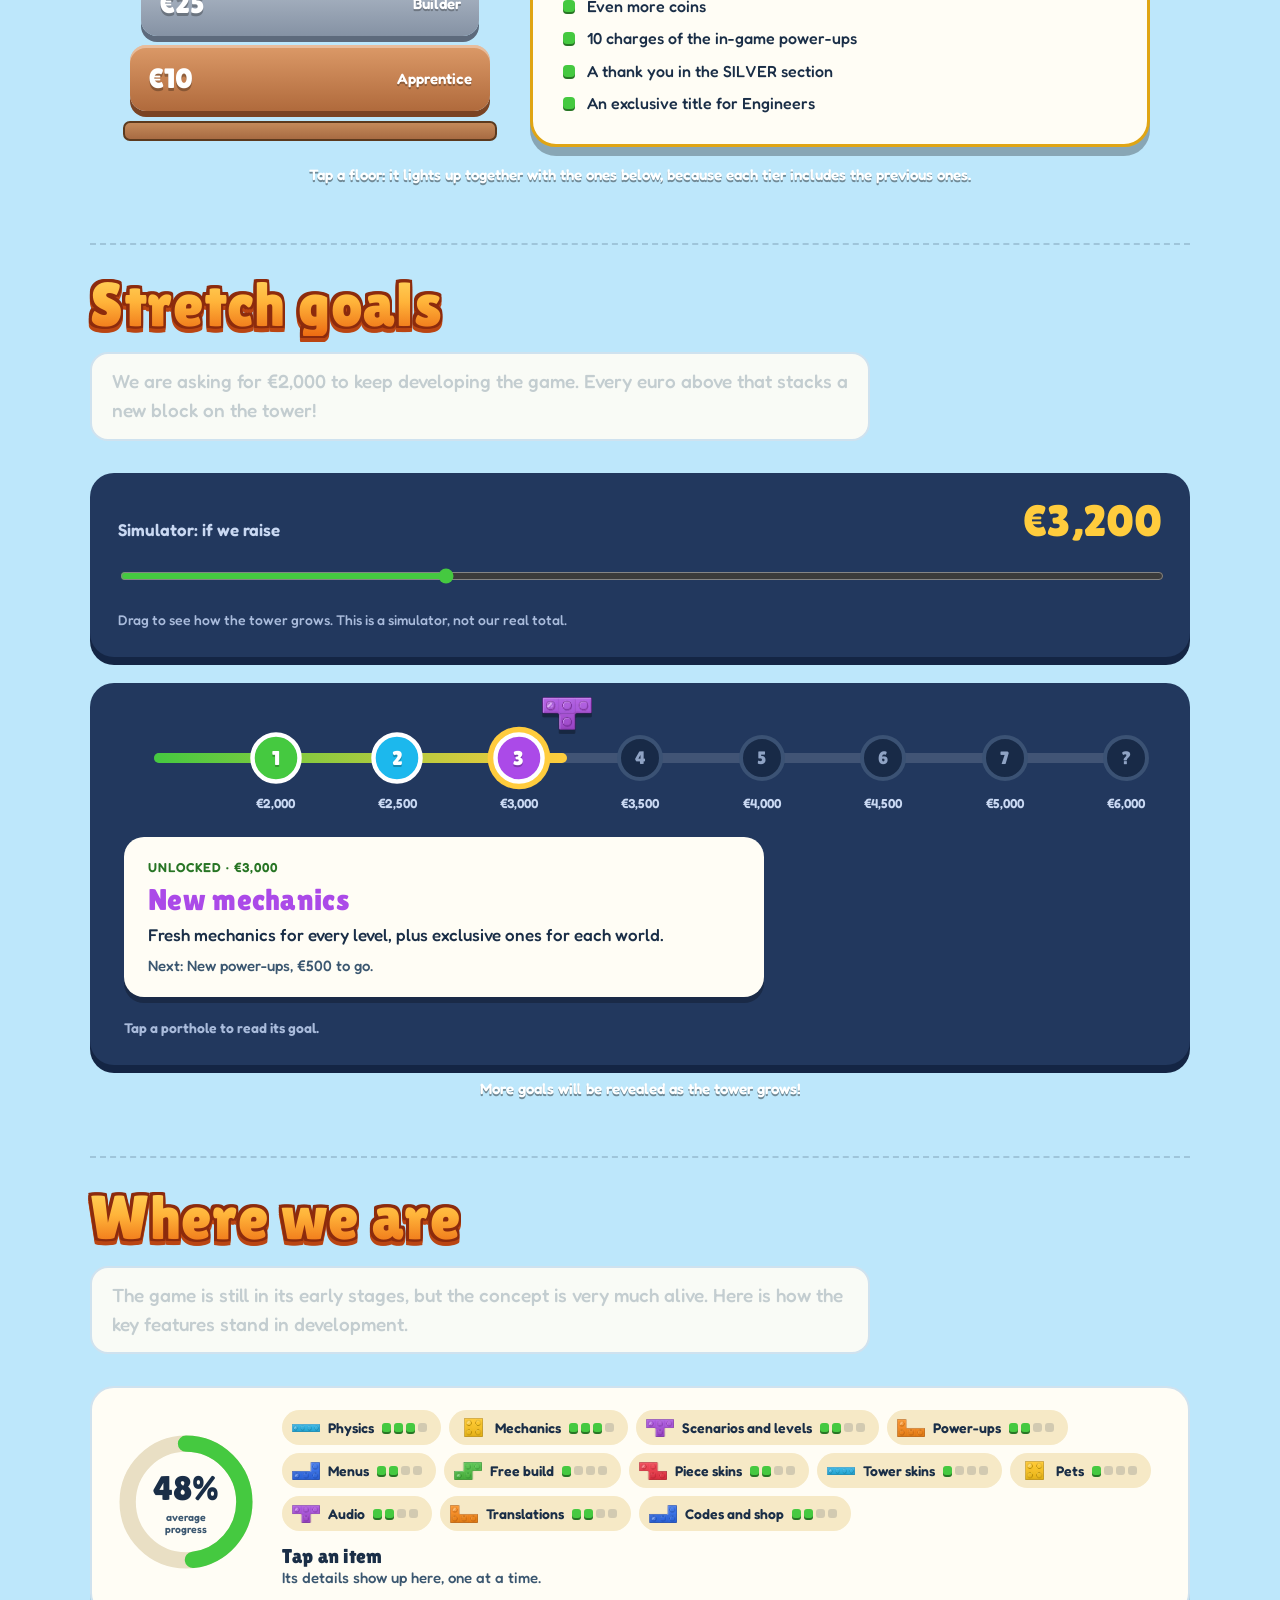
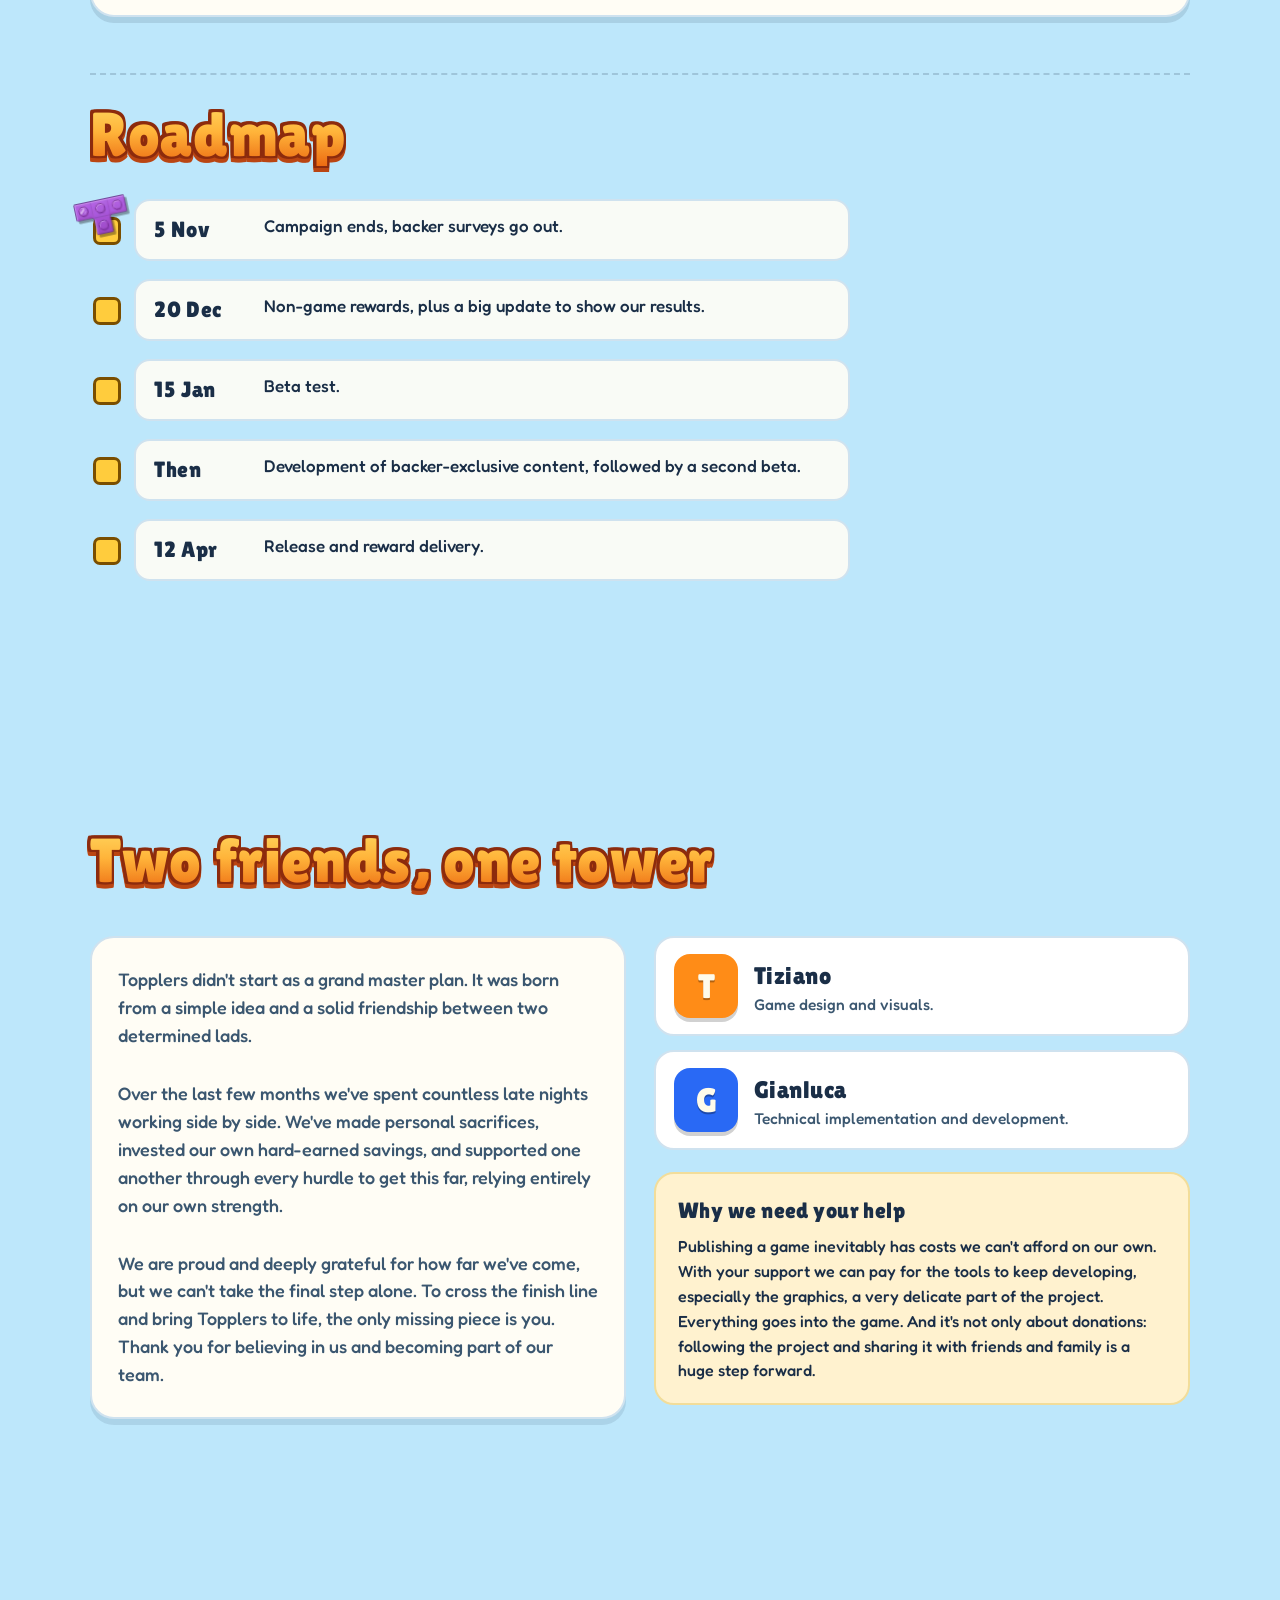
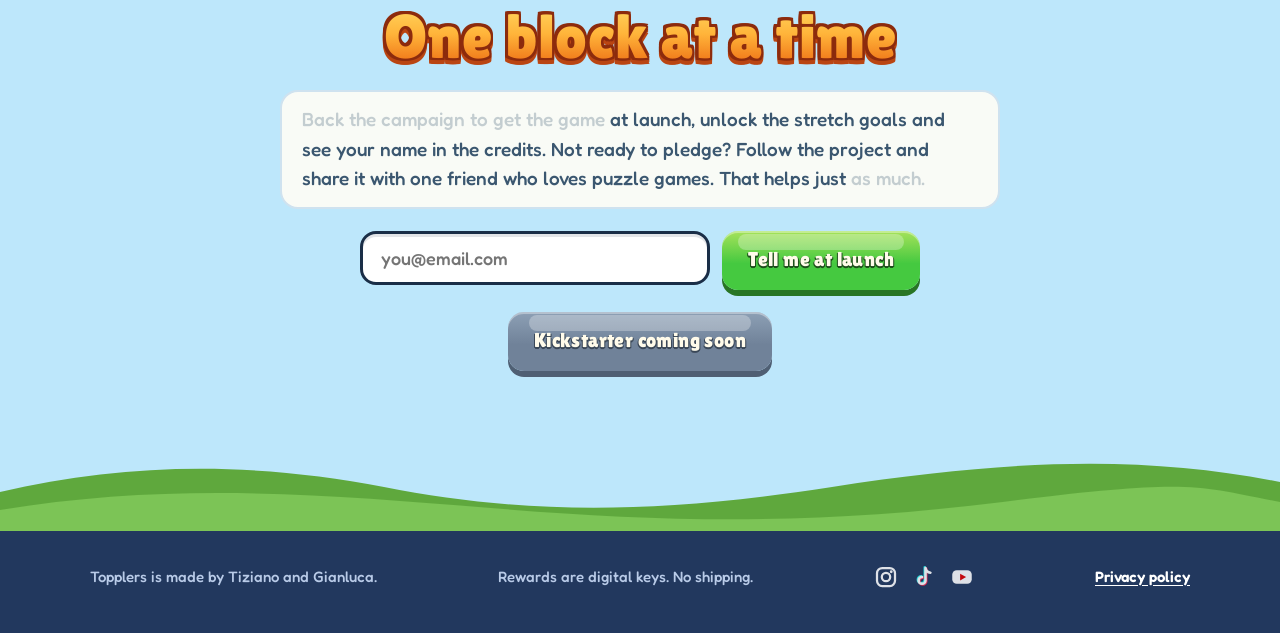
==== commit 9725a6f0: "Social collegati e basamento della prova skin come in partita I tasti Instagram, TikTok e YouTube so" ====
--- a/index.html
+++ b/index.html
@@ -15,13 +15,13 @@
 <link rel="preconnect" href="https://fonts.googleapis.com">
 <link rel="preconnect" href="https://fonts.gstatic.com" crossorigin>
 <link rel="stylesheet" href="https://fonts.googleapis.com/css2?family=Fredoka:wght@400;500;600&family=Lilita+One&display=swap">
-<link rel="stylesheet" href="css/base.css?v=20261017a">
-<link rel="stylesheet" href="css/componenti.css?v=20261017a">
-<link rel="stylesheet" href="css/sezioni.css?v=20261017a">
-<link rel="stylesheet" href="css/fluido.css?v=20261017a">
-<link rel="stylesheet" href="css/vetrine.css?v=20261017a">
-<link rel="stylesheet" href="css/ks.css?v=20261017a">
-<link rel="stylesheet" href="css/trailer.css?v=20261017a">
+<link rel="stylesheet" href="css/base.css?v=20261017b">
+<link rel="stylesheet" href="css/componenti.css?v=20261017b">
+<link rel="stylesheet" href="css/sezioni.css?v=20261017b">
+<link rel="stylesheet" href="css/fluido.css?v=20261017b">
+<link rel="stylesheet" href="css/vetrine.css?v=20261017b">
+<link rel="stylesheet" href="css/ks.css?v=20261017b">
+<link rel="stylesheet" href="css/trailer.css?v=20261017b">
 <script>document.documentElement.className = "js";</script>
 </head>
 <body>
@@ -251,7 +251,7 @@
           <div class="lab-sun" aria-hidden="true"></div>
           <div class="lab-cloud c-a" aria-hidden="true"></div><div class="lab-cloud c-b" aria-hidden="true"></div>
           <div class="lab-far" aria-hidden="true"></div>
-          <img class="lab-base" id="labBase" alt="" width="300" height="784">
+          <div class="lab-base" id="labBase" aria-hidden="true"><span class="col"></span><span class="cap"></span></div>
           <div class="lab-stack" id="labStack"></div>
           <div class="lab-ground" aria-hidden="true"></div>
           <button class="lab-pet" id="labPet" type="button" aria-label="Pet"></button>
@@ -438,26 +438,26 @@
 <script src="vendor/gsap.min.js"></script>
 <script src="vendor/ScrollTrigger.min.js"></script>
 <script src="vendor/matter.min.js"></script>
-<script src="data/config.js?v=20261017a"></script>
-<script src="js/ks-flag.js?v=20261017a"></script>
-<script src="data/testi.js?v=20261017a"></script>
-<script src="js/util.js?v=20261017a"></script>
+<script src="data/config.js?v=20261017b"></script>
+<script src="js/ks-flag.js?v=20261017b"></script>
+<script src="data/testi.js?v=20261017b"></script>
+<script src="js/util.js?v=20261017b"></script>
 <script src="js/i18n.js"></script>
-<script src="js/impila.js?v=20261017a"></script>
-<script src="js/render.js?v=20261017a"></script>
-<script src="js/cielo.js?v=20261017a"></script>
-<script src="js/torre.js?v=20261017a"></script>
-<script src="js/pezzi.js?v=20261017a"></script>
-<script src="js/lab.js?v=20261017a"></script>
-<script src="js/mondi.js?v=20261017a"></script>
-<script src="js/effetti.js?v=20261017a"></script>
-<script src="js/libera.js?v=20261017a"></script>
-<script src="js/trailer.js?v=20261017a"></script>
-<script src="js/countdown.js?v=20261017a"></script>
-<script src="js/form.js?v=20261017a"></script>
-<script src="js/scroll.js?v=20261017a"></script>
-<script src="js/vetrine.js?v=20261017a"></script>
-<script src="js/fluido.js?v=20261017a"></script>
-<script src="js/main.js?v=20261017a"></script>
+<script src="js/impila.js?v=20261017b"></script>
+<script src="js/render.js?v=20261017b"></script>
+<script src="js/cielo.js?v=20261017b"></script>
+<script src="js/torre.js?v=20261017b"></script>
+<script src="js/pezzi.js?v=20261017b"></script>
+<script src="js/lab.js?v=20261017b"></script>
+<script src="js/mondi.js?v=20261017b"></script>
+<script src="js/effetti.js?v=20261017b"></script>
+<script src="js/libera.js?v=20261017b"></script>
+<script src="js/trailer.js?v=20261017b"></script>
+<script src="js/countdown.js?v=20261017b"></script>
+<script src="js/form.js?v=20261017b"></script>
+<script src="js/scroll.js?v=20261017b"></script>
+<script src="js/vetrine.js?v=20261017b"></script>
+<script src="js/fluido.js?v=20261017b"></script>
+<script src="js/main.js?v=20261017b"></script>
 </body>
 </html>
--- a/css/sezioni.css
+++ b/css/sezioni.css
@@ -64,7 +64,7 @@
 
 /* ---------- anteprima della torre (personalizzazione) ---------- */
 .lab { display: grid; grid-template-columns: minmax(0, 1.05fr) minmax(0, 1fr); gap: 26px; background: var(--paper); border: 2px solid var(--line); border-radius: 30px; padding: 22px; box-shadow: 0 8px 0 rgba(26, 46, 71, .12); margin-bottom: 22px; align-items: stretch; }
-.lab-stage { --c: 28px; --ps: 1; position: relative; height: calc(var(--c) * 15.8); border-radius: 22px; overflow: hidden; isolation: isolate; border: 3px solid var(--ink);
+.lab-stage { --c: 28px; --ps: 1; position: relative; height: calc(var(--c) * 17.2); border-radius: 22px; overflow: hidden; isolation: isolate; border: 3px solid var(--ink);
   background: linear-gradient(#2f6fcf 0%, #6fb4ee 55%, #ffd9a6 100%); }
 .lab-sun { position: absolute; z-index: 0; right: 9%; top: calc(var(--c) * 1.4); width: calc(var(--c) * 2.6); height: calc(var(--c) * 2.6); border-radius: 50%; background: radial-gradient(circle, #fff6c2 0 38%, #ffe27a 39% 66%, rgba(255, 226, 122, .3) 67% 100%); animation: pulse 5s ease-in-out infinite; }
 .lab-cloud { position: absolute; width: calc(var(--c) * 3.4); height: calc(var(--c) * 1.1); border-radius: 99px; background: rgba(255, 255, 255, .88); z-index: 0; animation: drift2 40s linear infinite; }
@@ -73,8 +73,16 @@
 .lab-cloud.c-b { top: calc(var(--c) * 5.2); left: -25%; scale: .7; animation-duration: 58s; animation-delay: -22s; }
 @keyframes drift2 { to { translate: calc(var(--c) * 17) 0; } }
 .lab-far { position: absolute; z-index: 0; left: -5%; right: -5%; bottom: calc(var(--c) * 1.3); height: calc(var(--c) * 3.2); background: radial-gradient(ellipse at 20% 100%, #9fd37e 0 40%, transparent 41%), radial-gradient(ellipse at 70% 100%, #8cc86a 0 45%, transparent 46%); opacity: .9; }
-.lab-base { position: absolute; z-index: 1; left: 50%; width: calc(var(--c) * 7.1); margin-left: calc(var(--c) * -3.55); top: calc(var(--c) * 10.1); height: auto; max-width: none; user-select: none; -webkit-user-drag: none; }
-.lab-stack { position: absolute; z-index: 2; left: 50%; margin-left: calc(var(--c) * -3.5); bottom: calc(var(--c) * 5.7); width: calc(var(--c) * 7); height: calc(var(--c) * 9); transform-origin: 50% 100%; animation: oscilla 4.6s ease-in-out infinite; }
+/* basamento: piano largo 7,4 celle (come in partita, un po' piu' largo della torre) su una colonna stretta 2,6 celle.
+   Il piano si schiaccia appena in altezza; la colonna conserva le proporzioni del disegno e sparisce dietro il prato. */
+.lab-base { --pw: calc(var(--c) * 7.4); --ph: calc(var(--c) * 2); --cw: calc(var(--c) * 2.6);
+  position: absolute; z-index: 1; left: 50%; top: calc(var(--c) * 10.1); width: 0; height: 0; }
+.lab-base span { position: absolute; background-repeat: no-repeat; }
+.lab-base .cap { left: calc(var(--pw) / -2); top: 0; width: var(--pw); height: var(--ph); background-size: 100% calc(var(--ph) * var(--sh) / var(--cap)); background-position: 50% 0;
+  filter: drop-shadow(0 calc(var(--c) * .12) 0 rgba(0, 0, 0, .18)); }
+.lab-base .col { left: calc(var(--cw) / -2); top: calc(var(--ph) - 2px); width: var(--cw); height: calc(var(--cw) * (var(--sh) - var(--cap)) / 300);
+  background-size: 100% calc(var(--cw) * var(--sh) / 300); background-position: 50% calc(var(--cw) * var(--cap) / -300); }
+.lab-stack { position: absolute; z-index: 2; left: 50%; margin-left: calc(var(--c) * -3.5); bottom: calc(var(--c) * 7.1); width: calc(var(--c) * 7); height: calc(var(--c) * 9); transform-origin: 50% 100%; animation: oscilla 4.6s ease-in-out infinite; }
 /* la torre respira appena, come in partita: ruota sul basamento (rotate, cosi' non litiga coi transform di gsap) */
 @keyframes oscilla { 0%, 100% { rotate: -.5deg; } 50% { rotate: .5deg; } }
 @media (prefers-reduced-motion: reduce) { .lab-stack { animation: none; } }
--- a/css/trailer.css
+++ b/css/trailer.css
@@ -34,13 +34,13 @@
 .segui { display: grid; grid-template-columns: minmax(0, 1fr) auto; gap: 18px 30px; align-items: center; margin-top: 34px; }
 .segui h3 { font-family: var(--f-display); font-weight: 400; font-size: 26px; line-height: 1.1; color: var(--hero-fg); margin: 0; }
 .segui p { margin: 2px 0 0; color: var(--hero-fg2); font-weight: 600; }
-.socs { display: flex; flex-wrap: wrap; gap: 14px; }
-.soc { --a: #f77737; --b: #c13584; --z: #6b1650; display: inline-flex; align-items: center; gap: 10px; text-decoration: none; color: #fff; font-family: var(--f-display); font-size: 19px; letter-spacing: .02em; line-height: 1.1;
-  padding: 10px 18px 12px 12px; border-radius: 16px; background: linear-gradient(var(--a), var(--b)); box-shadow: 0 6px 0 var(--z), inset 0 2px 0 rgba(255, 255, 255, .35); text-shadow: 0 2px 0 rgba(0, 0, 0, .3); transition: transform .12s, box-shadow .12s; }
+.socs { display: flex; flex-wrap: wrap; gap: 16px; }
+.soc { --a: #f77737; --b: #c13584; --z: #6b1650; display: inline-flex; align-items: center; gap: 10px; text-decoration: none; color: #fff; font-family: var(--f-display); font-size: 22px; letter-spacing: .02em; line-height: 1.1;
+  padding: 13px 22px 15px 15px; border-radius: 18px; background: linear-gradient(var(--a), var(--b)); box-shadow: 0 6px 0 var(--z), inset 0 2px 0 rgba(255, 255, 255, .35); text-shadow: 0 2px 0 rgba(0, 0, 0, .3); transition: transform .12s, box-shadow .12s; }
 a.soc:hover { transform: translateY(-3px) rotate(-1.5deg); box-shadow: 0 9px 0 var(--z), inset 0 2px 0 rgba(255, 255, 255, .35); }
 a.soc:active { transform: translateY(4px); box-shadow: 0 2px 0 var(--z); }
-.soc svg { width: 30px; height: 30px; flex: none; }
-.soc small { display: block; font-family: var(--f-body); font-weight: 600; font-size: 12.5px; letter-spacing: .03em; opacity: .92; text-shadow: none; }
+.soc svg { width: 36px; height: 36px; flex: none; }
+.soc small { display: block; font-family: var(--f-body); font-weight: 600; font-size: 13.5px; letter-spacing: .03em; opacity: .92; text-shadow: none; }
 .soc.tt { --a: #2b2b35; --b: #101015; --z: #000; box-shadow: 0 6px 0 #000, inset 3px 0 0 #25f4ee, inset -3px 0 0 #fe2c55, inset 0 2px 0 rgba(255, 255, 255, .2); }
 .soc.yt { --a: #ff4a4a; --b: #e00000; --z: #7a0000; }
 .soc.off { filter: saturate(.55); cursor: default; }
@@ -70,9 +70,9 @@
 }
 @media (max-width: 520px) {
   .socs { display: grid; grid-template-columns: repeat(3, minmax(0, 1fr)); gap: 10px; }
-  .soc { flex-direction: column; justify-content: center; gap: 4px; font-size: 16px; padding: 10px 6px 12px; text-align: center; }
-  .soc svg { width: 28px; height: 28px; }
-  .soc small { font-size: 11px; }
+  .soc { flex-direction: column; justify-content: center; gap: 4px; font-size: 17px; padding: 12px 6px 14px; text-align: center; }
+  .soc svg { width: 32px; height: 32px; }
+  .soc small { font-size: 10.5px; overflow-wrap: anywhere; }
   .tv-full { margin-left: 0; }
 }
 @media (prefers-reduced-motion: reduce) { .tv-swap { animation: none; } .soc, .tv-bg { transition: none; } }
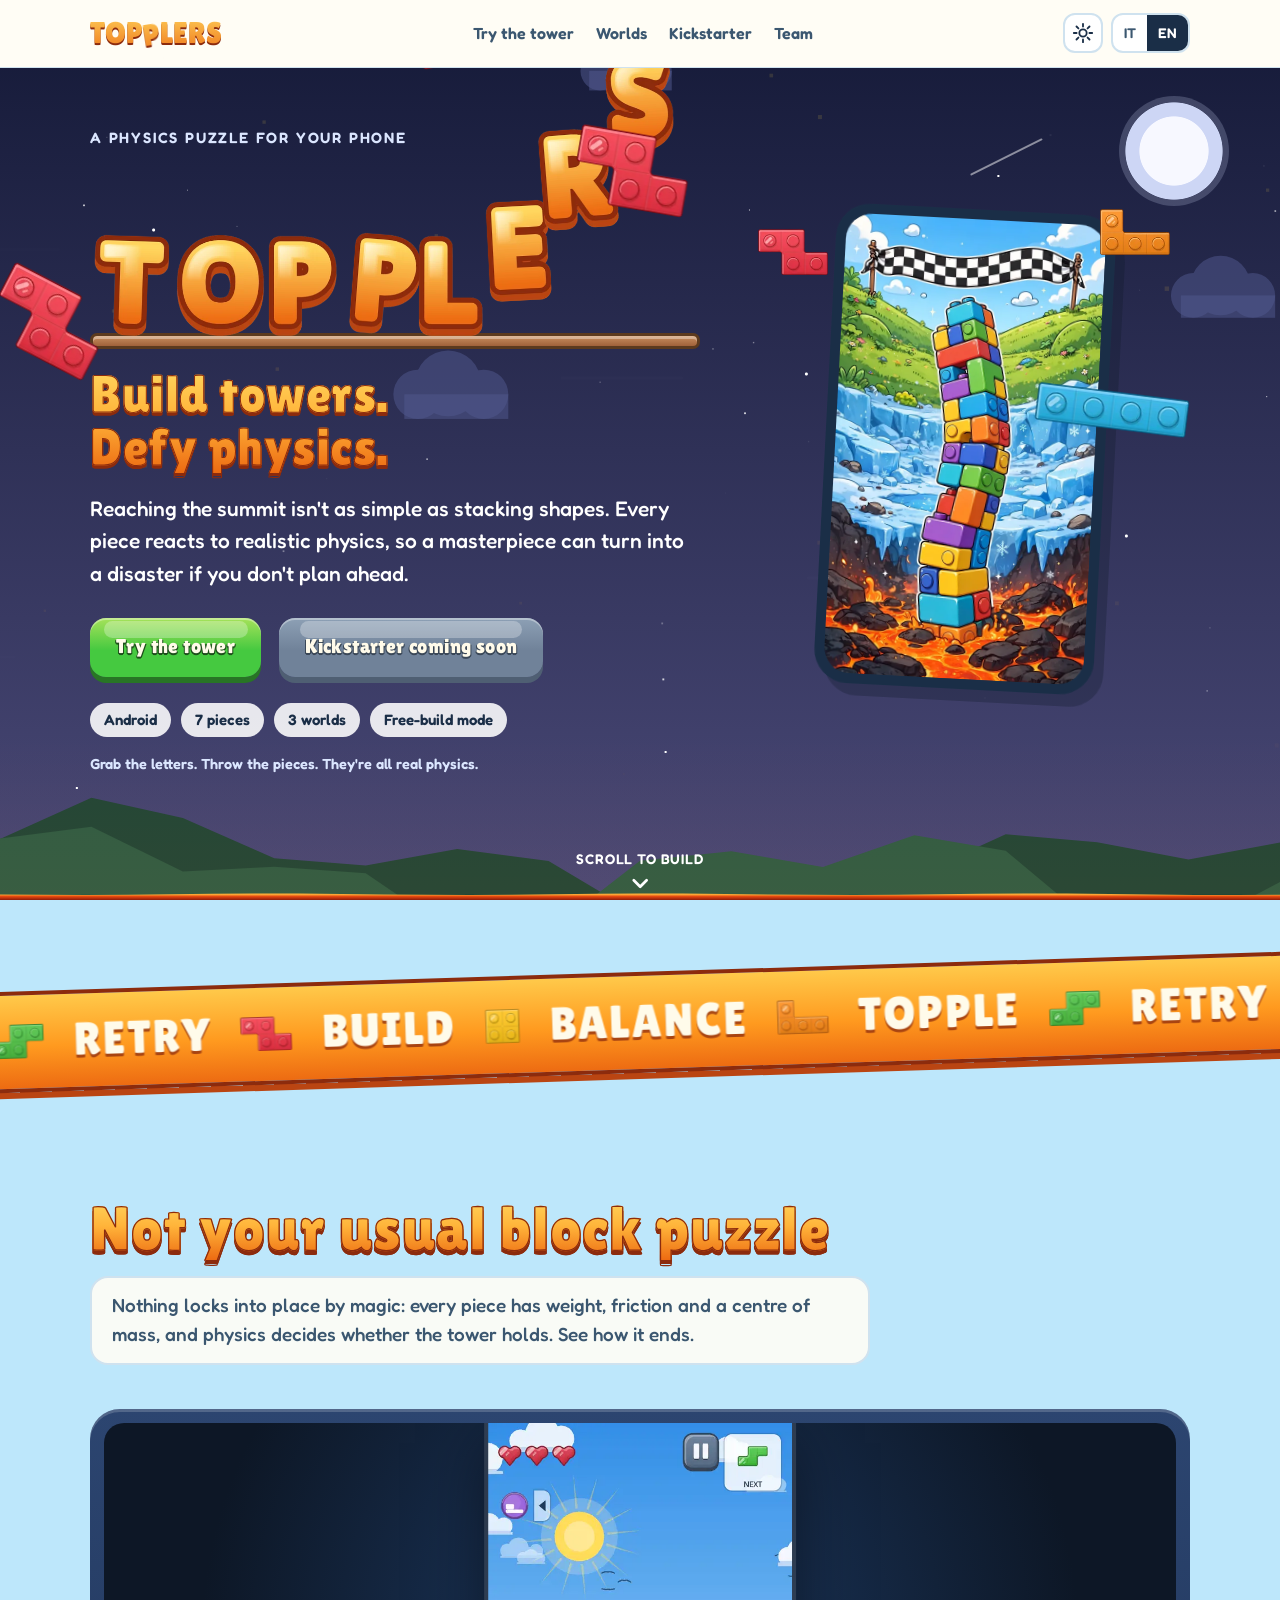
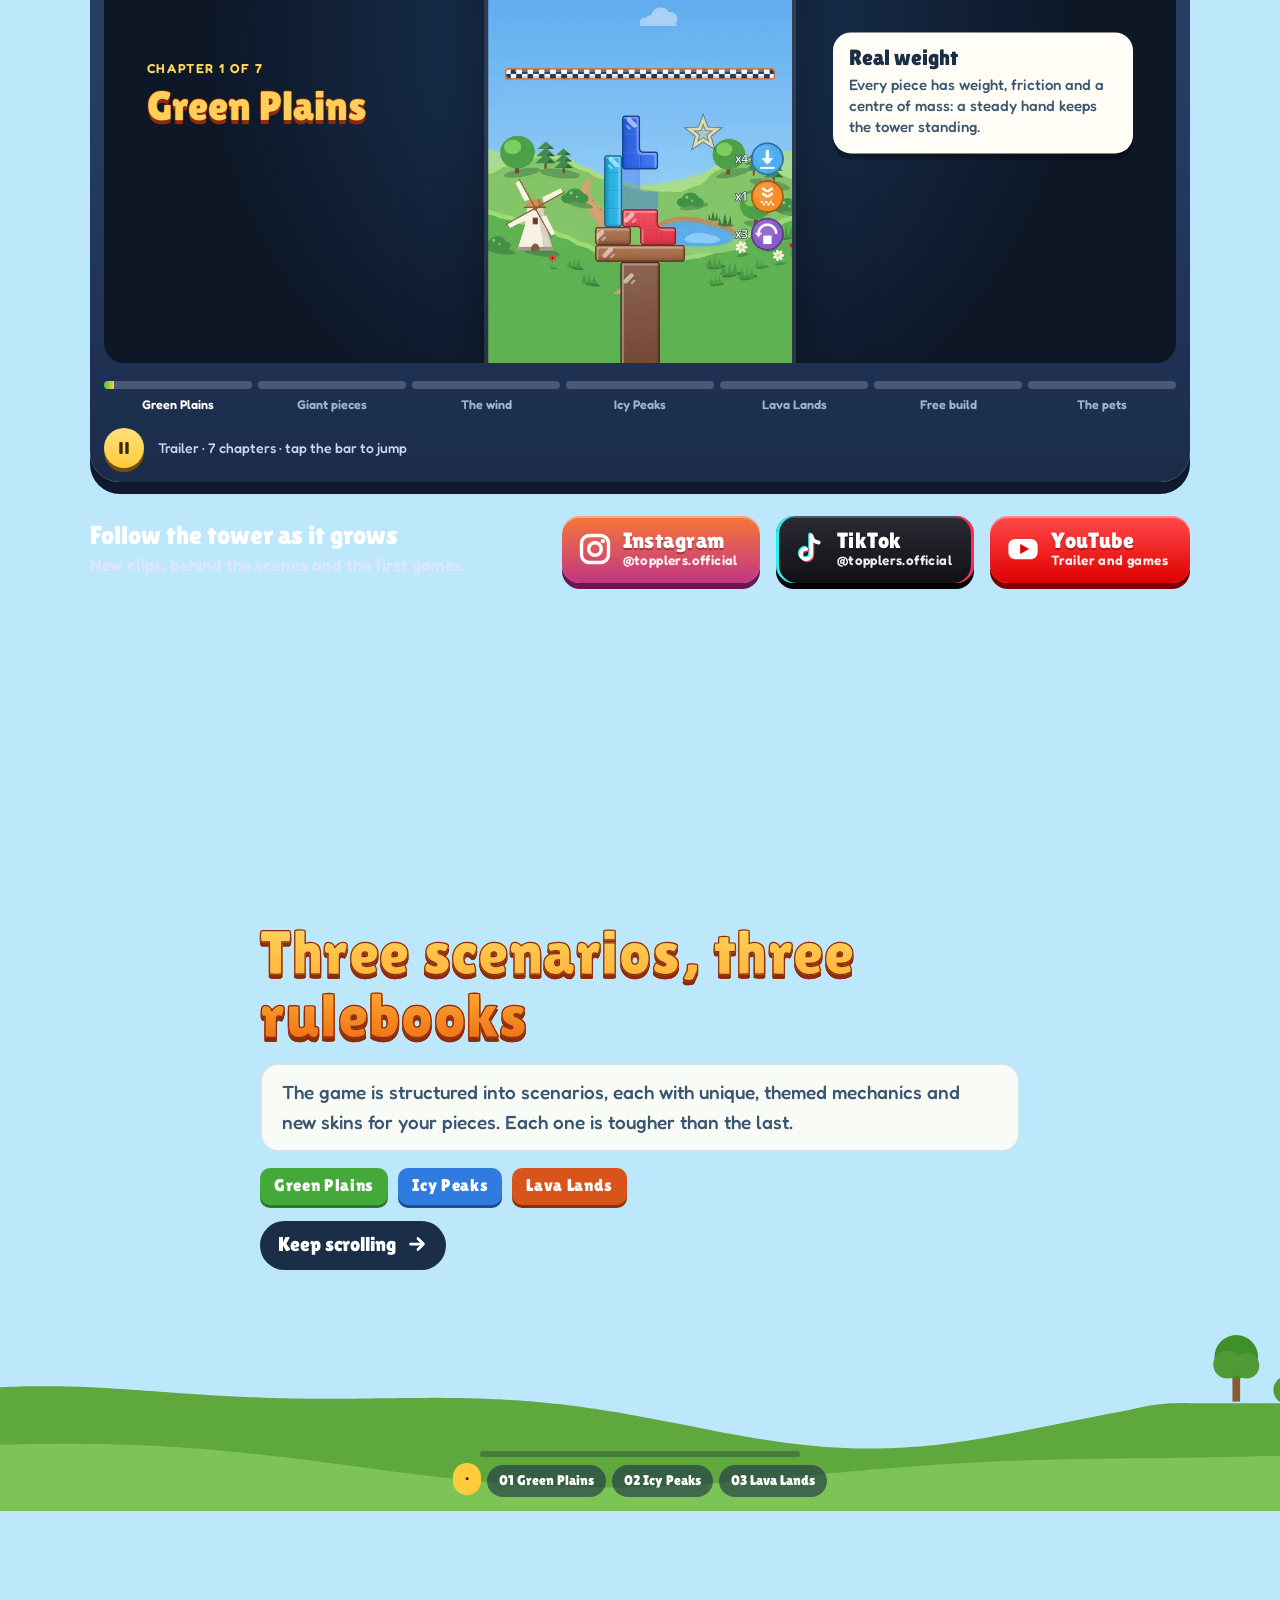
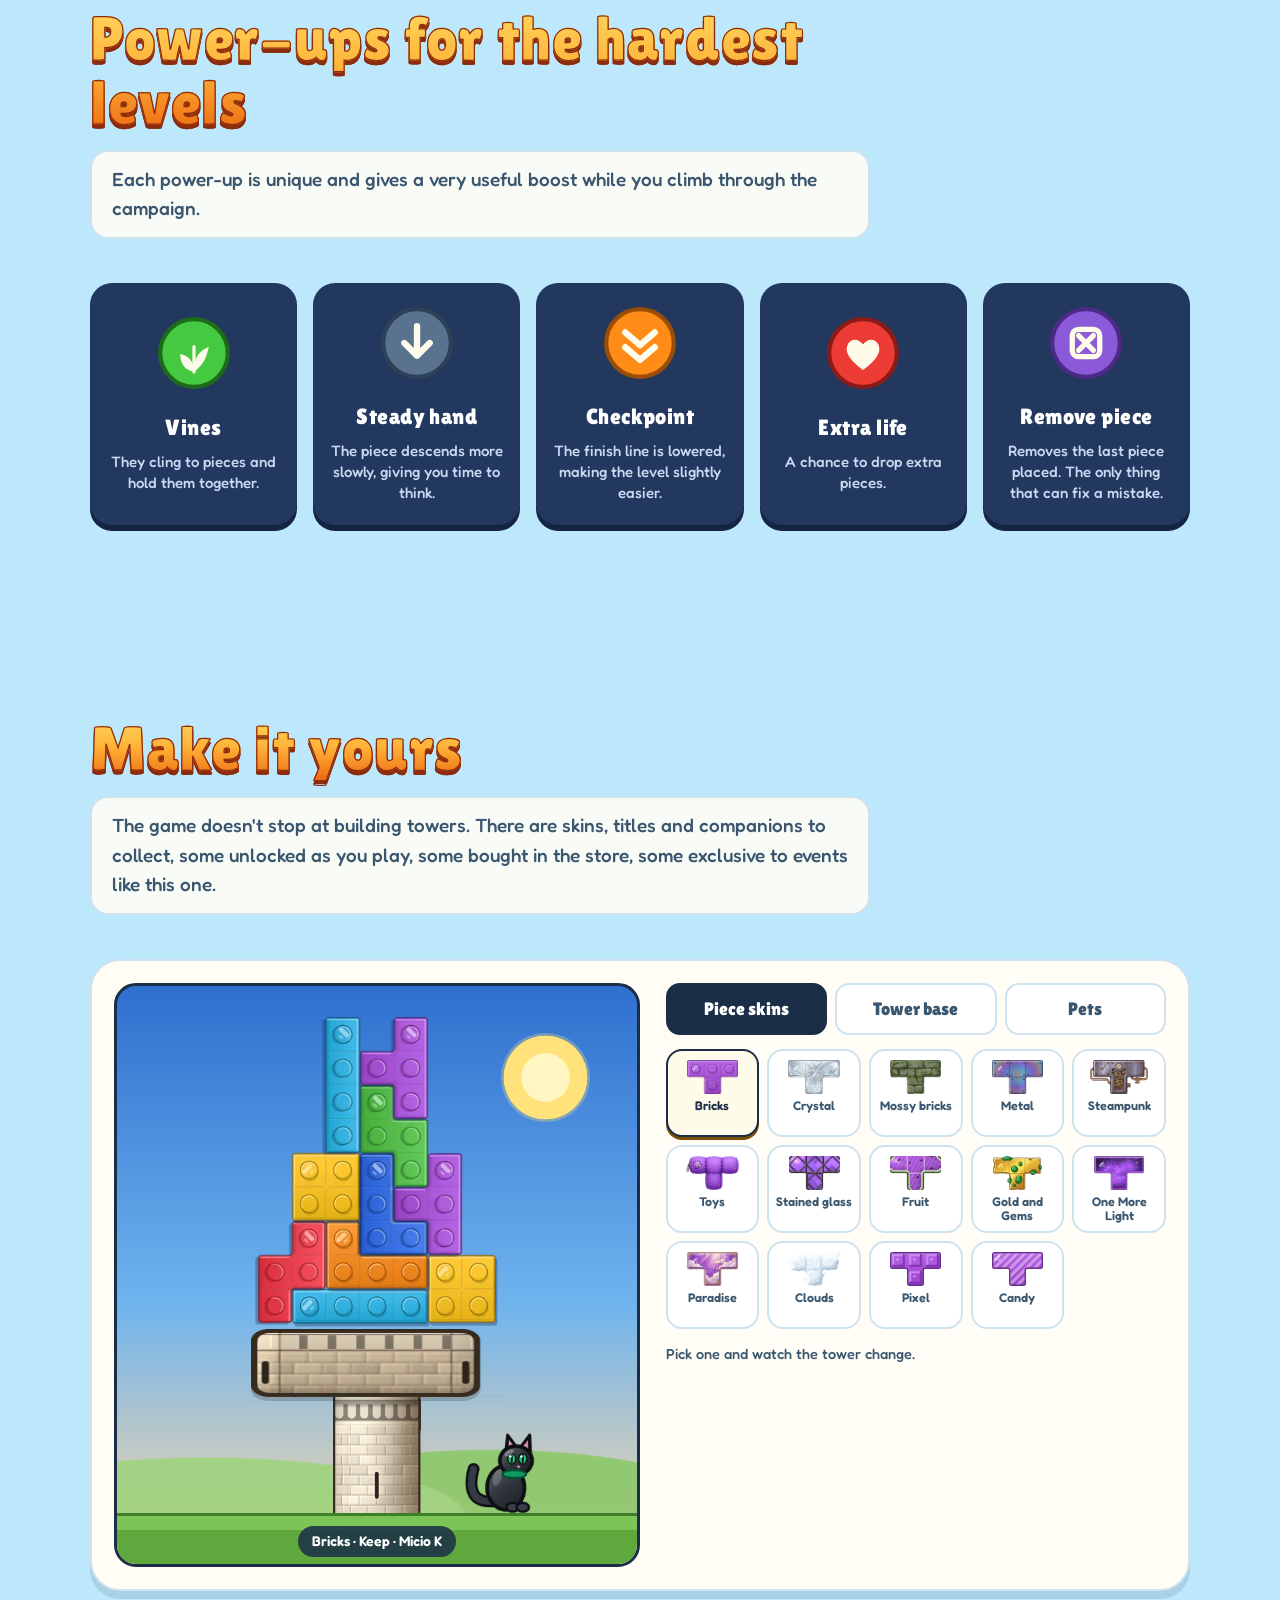
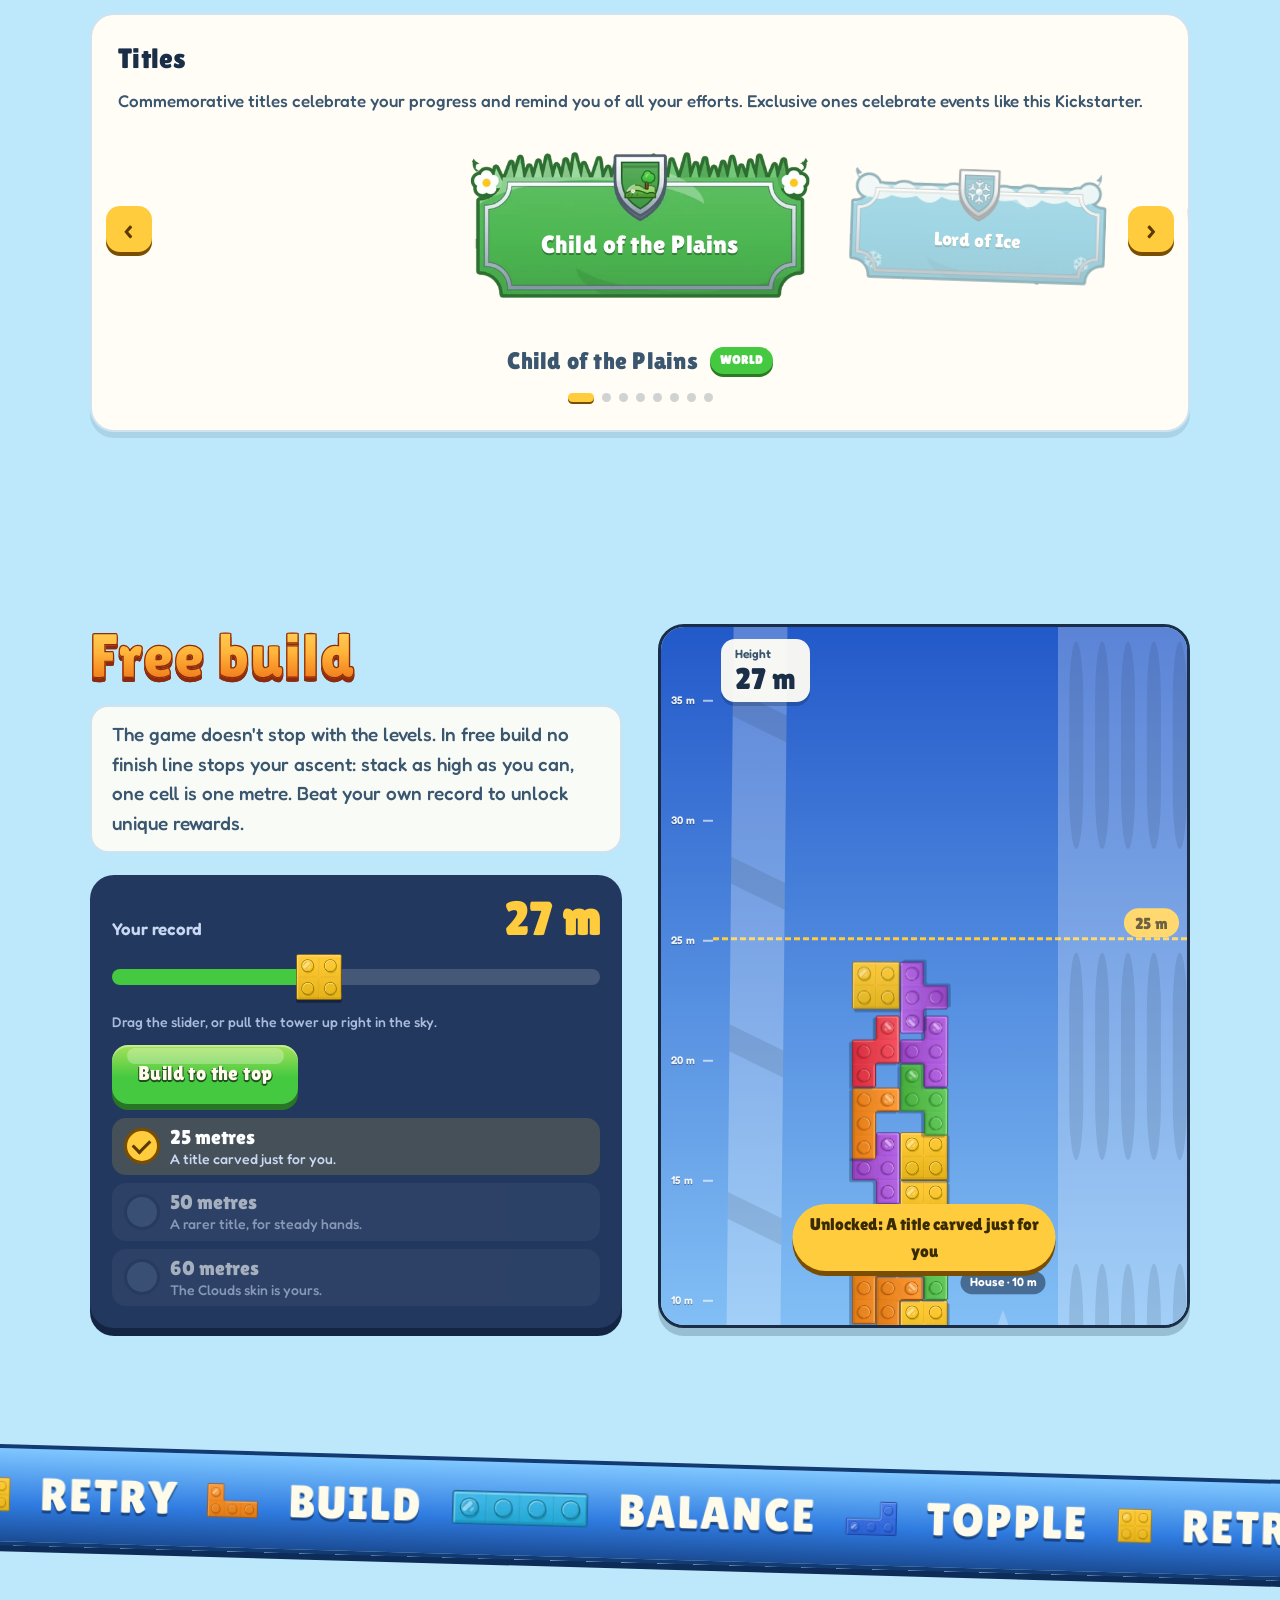
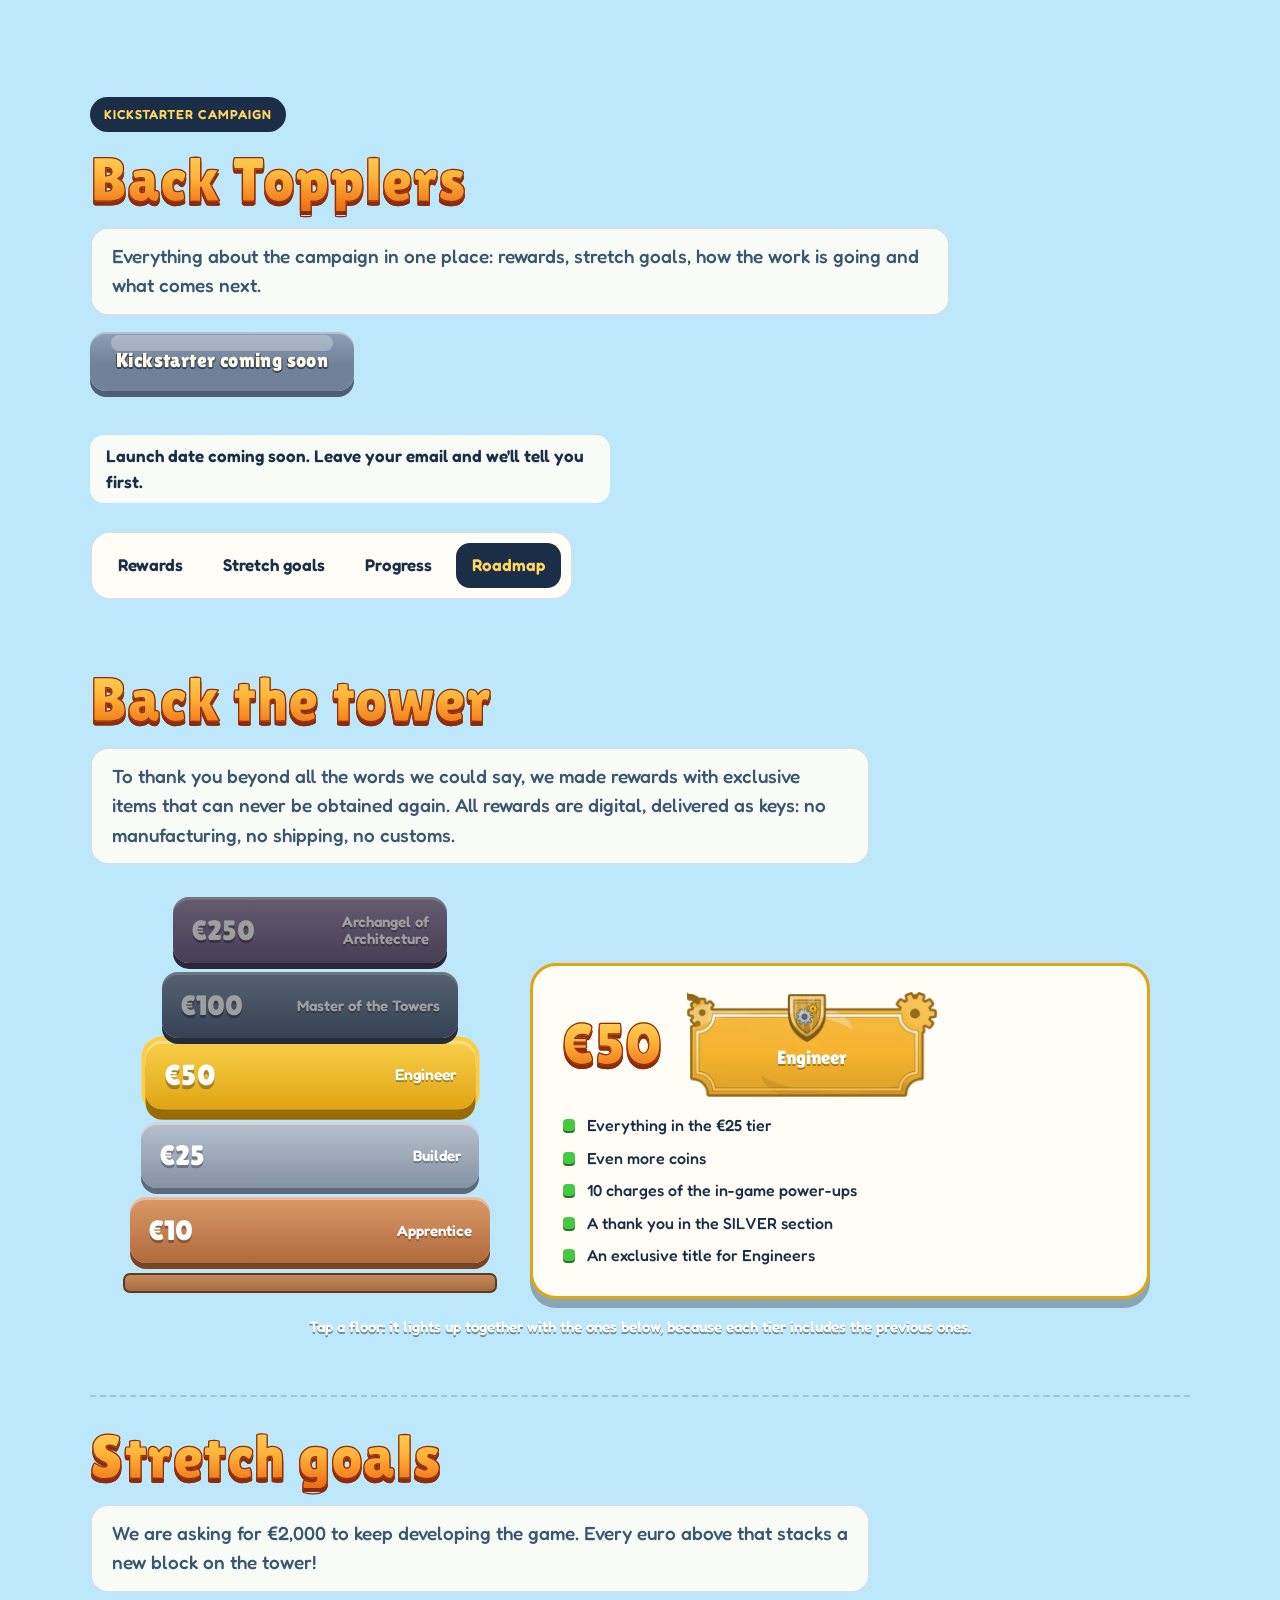
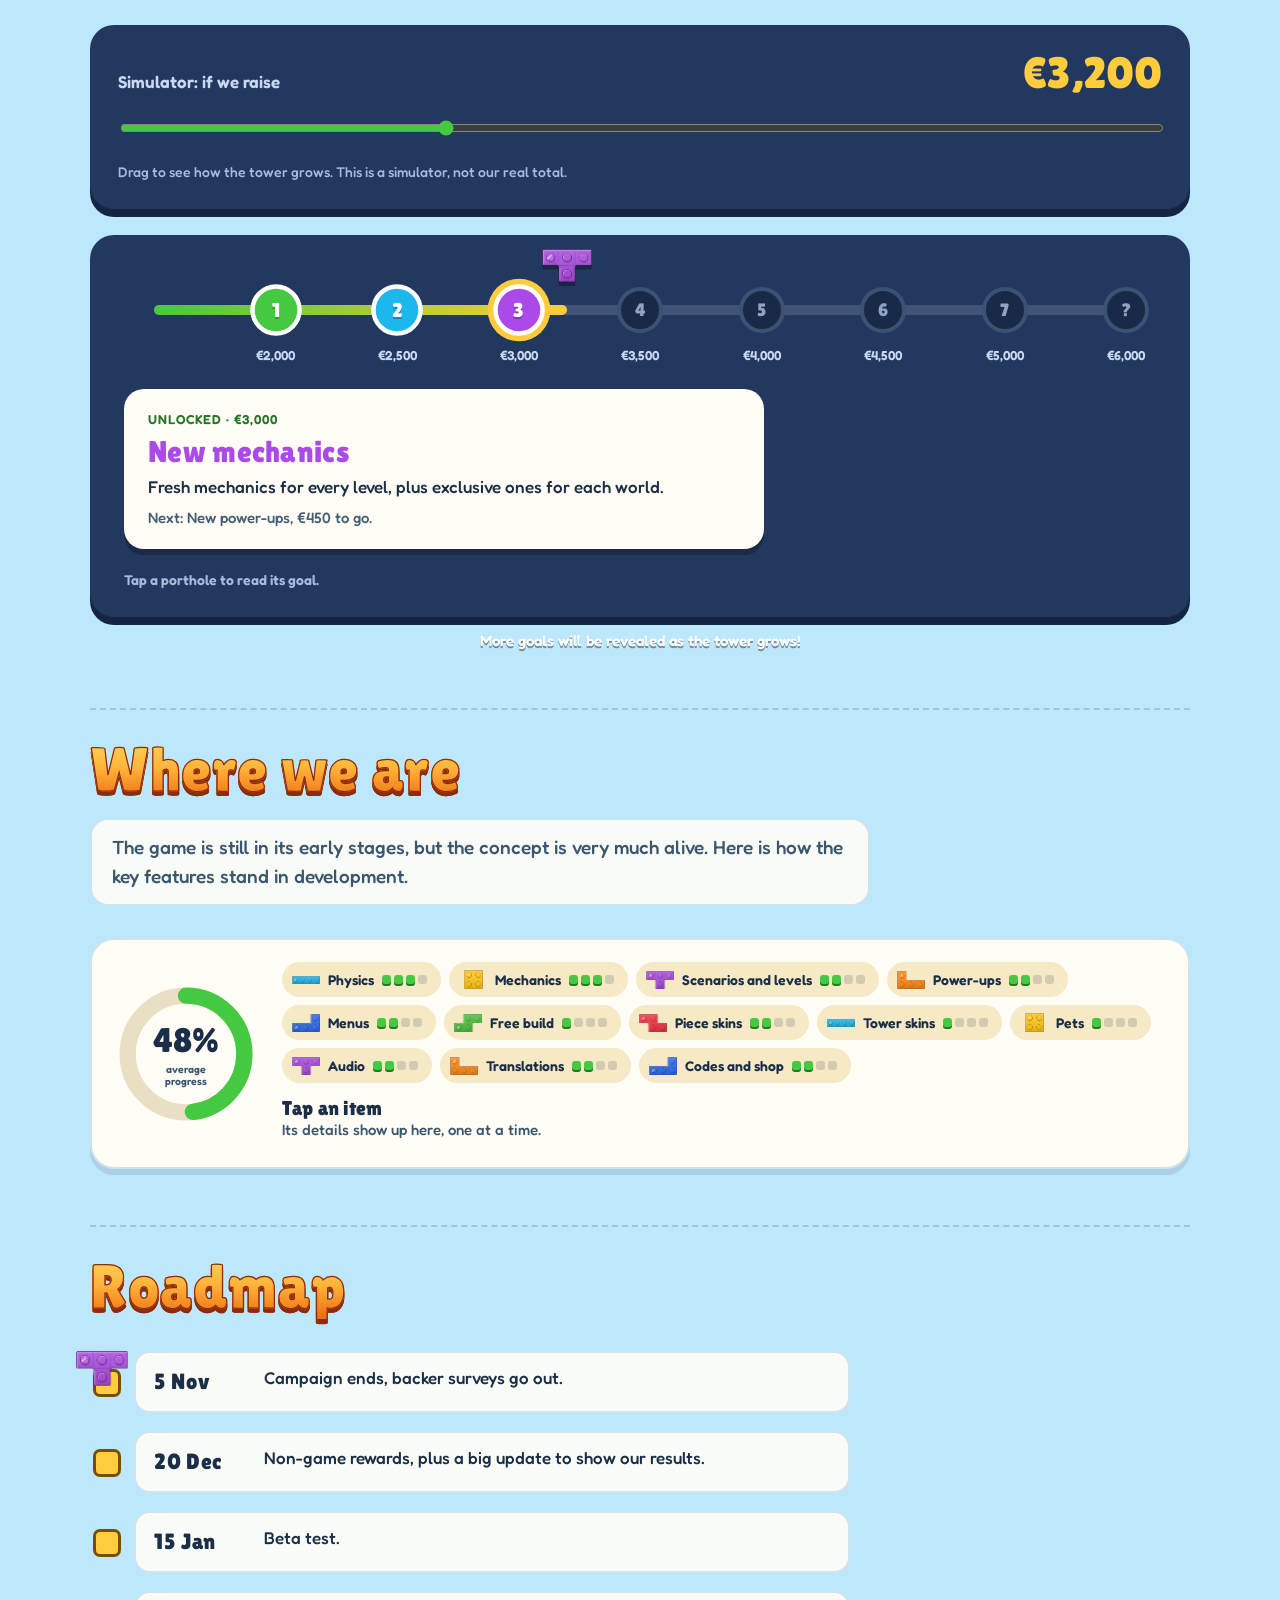
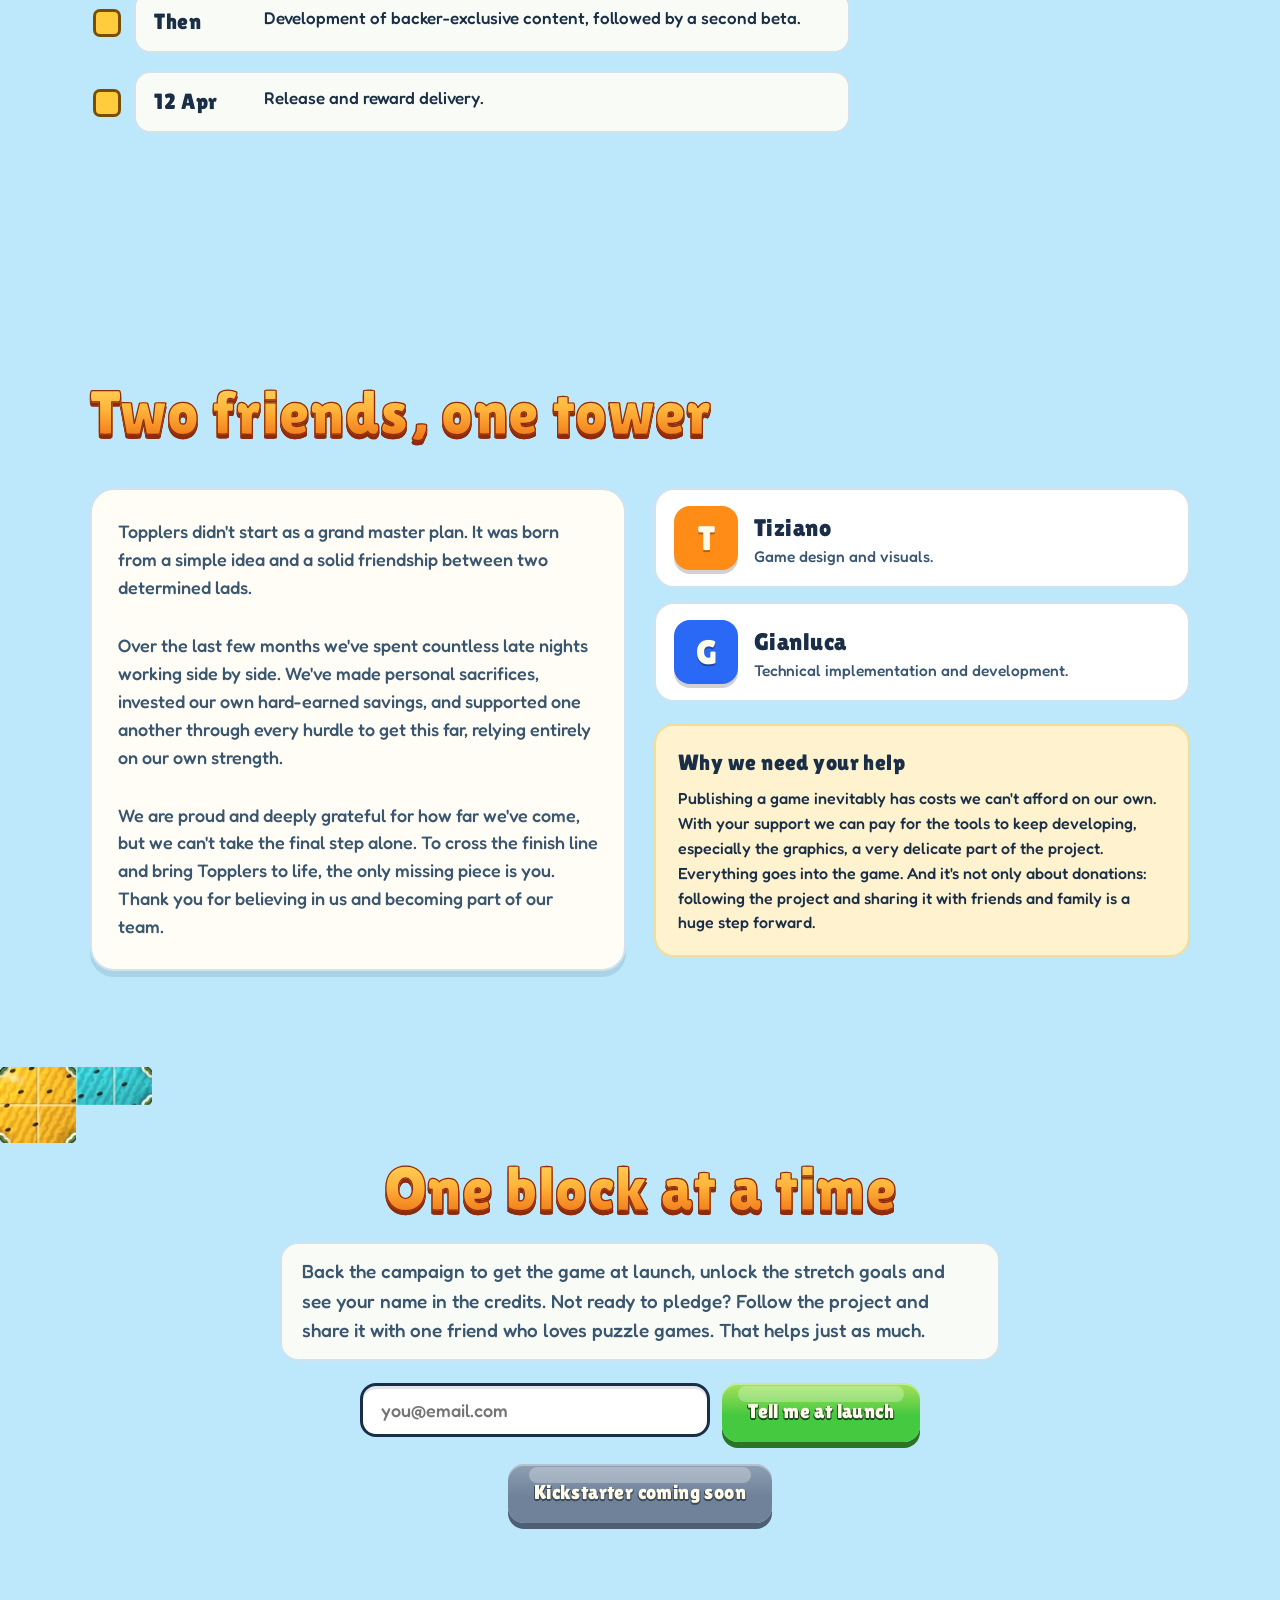
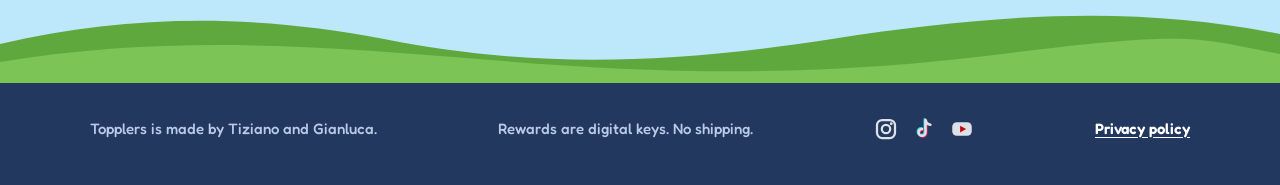
==== commit 0d21a6b0: "Sito fluido da telefono: modalita' leggera, mondi a scorrimento nativo, meno pezzi Co-Authored-By: C" ====
--- a/index.html
+++ b/index.html
@@ -15,13 +15,13 @@
 <link rel="preconnect" href="https://fonts.googleapis.com">
 <link rel="preconnect" href="https://fonts.gstatic.com" crossorigin>
 <link rel="stylesheet" href="https://fonts.googleapis.com/css2?family=Fredoka:wght@400;500;600&family=Lilita+One&display=swap">
-<link rel="stylesheet" href="css/base.css?v=20261017b">
-<link rel="stylesheet" href="css/componenti.css?v=20261017b">
-<link rel="stylesheet" href="css/sezioni.css?v=20261017b">
-<link rel="stylesheet" href="css/fluido.css?v=20261017b">
-<link rel="stylesheet" href="css/vetrine.css?v=20261017b">
-<link rel="stylesheet" href="css/ks.css?v=20261017b">
-<link rel="stylesheet" href="css/trailer.css?v=20261017b">
+<link rel="stylesheet" href="css/base.css?v=20261017c">
+<link rel="stylesheet" href="css/componenti.css?v=20261017c">
+<link rel="stylesheet" href="css/sezioni.css?v=20261017c">
+<link rel="stylesheet" href="css/fluido.css?v=20261017c">
+<link rel="stylesheet" href="css/vetrine.css?v=20261017c">
+<link rel="stylesheet" href="css/ks.css?v=20261017c">
+<link rel="stylesheet" href="css/trailer.css?v=20261017c">
 <script>document.documentElement.className = "js";</script>
 </head>
 <body>
@@ -438,26 +438,26 @@
 <script src="vendor/gsap.min.js"></script>
 <script src="vendor/ScrollTrigger.min.js"></script>
 <script src="vendor/matter.min.js"></script>
-<script src="data/config.js?v=20261017b"></script>
-<script src="js/ks-flag.js?v=20261017b"></script>
-<script src="data/testi.js?v=20261017b"></script>
-<script src="js/util.js?v=20261017b"></script>
+<script src="data/config.js?v=20261017c"></script>
+<script src="js/ks-flag.js?v=20261017c"></script>
+<script src="data/testi.js?v=20261017c"></script>
+<script src="js/util.js?v=20261017c"></script>
 <script src="js/i18n.js"></script>
-<script src="js/impila.js?v=20261017b"></script>
-<script src="js/render.js?v=20261017b"></script>
-<script src="js/cielo.js?v=20261017b"></script>
-<script src="js/torre.js?v=20261017b"></script>
-<script src="js/pezzi.js?v=20261017b"></script>
-<script src="js/lab.js?v=20261017b"></script>
-<script src="js/mondi.js?v=20261017b"></script>
-<script src="js/effetti.js?v=20261017b"></script>
-<script src="js/libera.js?v=20261017b"></script>
-<script src="js/trailer.js?v=20261017b"></script>
-<script src="js/countdown.js?v=20261017b"></script>
-<script src="js/form.js?v=20261017b"></script>
-<script src="js/scroll.js?v=20261017b"></script>
-<script src="js/vetrine.js?v=20261017b"></script>
-<script src="js/fluido.js?v=20261017b"></script>
-<script src="js/main.js?v=20261017b"></script>
+<script src="js/impila.js?v=20261017c"></script>
+<script src="js/render.js?v=20261017c"></script>
+<script src="js/cielo.js?v=20261017c"></script>
+<script src="js/torre.js?v=20261017c"></script>
+<script src="js/pezzi.js?v=20261017c"></script>
+<script src="js/lab.js?v=20261017c"></script>
+<script src="js/mondi.js?v=20261017c"></script>
+<script src="js/effetti.js?v=20261017c"></script>
+<script src="js/libera.js?v=20261017c"></script>
+<script src="js/trailer.js?v=20261017c"></script>
+<script src="js/countdown.js?v=20261017c"></script>
+<script src="js/form.js?v=20261017c"></script>
+<script src="js/scroll.js?v=20261017c"></script>
+<script src="js/vetrine.js?v=20261017c"></script>
+<script src="js/fluido.js?v=20261017c"></script>
+<script src="js/main.js?v=20261017c"></script>
 </body>
 </html>
--- a/css/fluido.css
+++ b/css/fluido.css
@@ -26,3 +26,29 @@
 .ks-block + .ks-block { border-top: 2px dashed rgba(26, 46, 71, .18); }
 .ks-block .sec-head { margin-bottom: 32px; }
 @media (max-width: 700px) { .ks-tabs { top: 58px; width: auto; flex-wrap: nowrap; overflow-x: auto; scrollbar-width: none; } .ks-tabs a { white-space: nowrap; padding: 8px 12px; } }
+
+/* ===== modalita' leggera (telefoni): niente sfocature a schermo intero, niente ombre moltiplicate, scorrimento libero ===== */
+.lite .nav, .lite .ks-tabs { backdrop-filter: none; -webkit-backdrop-filter: none; background: #fffdf5; }
+.lite .tv-bg { display: none; }
+.lite .tv-scr { background: radial-gradient(circle at 50% 40%, #1d3a63, #0d1726 70%); }
+/* i titoli di plastica: un contorno solo invece di cinque filtri per ogni titolo */
+.lite .pl { filter: drop-shadow(0 .07em 0 #8c2b0d); -webkit-text-stroke: .02em #8c2b0d; }
+.lite .pl .c { will-change: auto; }
+.lite .logo span { filter: drop-shadow(0 2px 0 #8c2b0d); }
+.lite .marchio.vivo .lettera, .lite .pila .pz { touch-action: pan-y; }
+.lite .rb-track img, .lite .climber, .lite .car-item img { filter: none; }
+.lite .tier.top::before { animation: none; }
+.lite .hs-fx i:nth-child(n+7) { display: none; }
+.lite .hs-fx.wind i:nth-child(n+4) { display: none; }
+.lite .float:nth-child(n+4) { display: none; }
+.lite .cloud:nth-child(n+4) { display: none; }
+.lite .hs-smoke, .lite .mill-sails { animation-duration: 30s; }
+
+/* mondi sul telefono: una corsia che si scorre col dito (aggancio nativo), niente pannello bloccato dallo scorrimento della pagina */
+.hs-swipe.hs-on .hs-track { position: relative; width: 100%; overflow-x: auto; overflow-y: hidden; scroll-snap-type: x mandatory; overscroll-behavior-x: contain; scrollbar-width: none; will-change: auto; -webkit-overflow-scrolling: touch; }
+.hs-swipe .hs-track::-webkit-scrollbar { display: none; }
+.hs-swipe .hs-panel { scroll-snap-align: start; scroll-snap-stop: always; }
+.hs-swipe .hs-earth { will-change: transform; }
+.hs-swipe .sw-in .hs-text > *, .hs-swipe .sw-in .hs-phone { opacity: 0; translate: 0 22px; transition: opacity .5s ease-out, translate .5s ease-out; }
+.hs-swipe .sw-in.vista .hs-text > *, .hs-swipe .sw-in.vista .hs-phone, .hs-swipe .hs-intro .hs-text > * { opacity: 1; translate: 0 0; }
+.hs-swipe .sw-in.vista .hs-text > :nth-child(2) { transition-delay: .06s } .hs-swipe .sw-in.vista .hs-text > :nth-child(3) { transition-delay: .12s } .hs-swipe .sw-in.vista .hs-text > :nth-child(4) { transition-delay: .18s }
